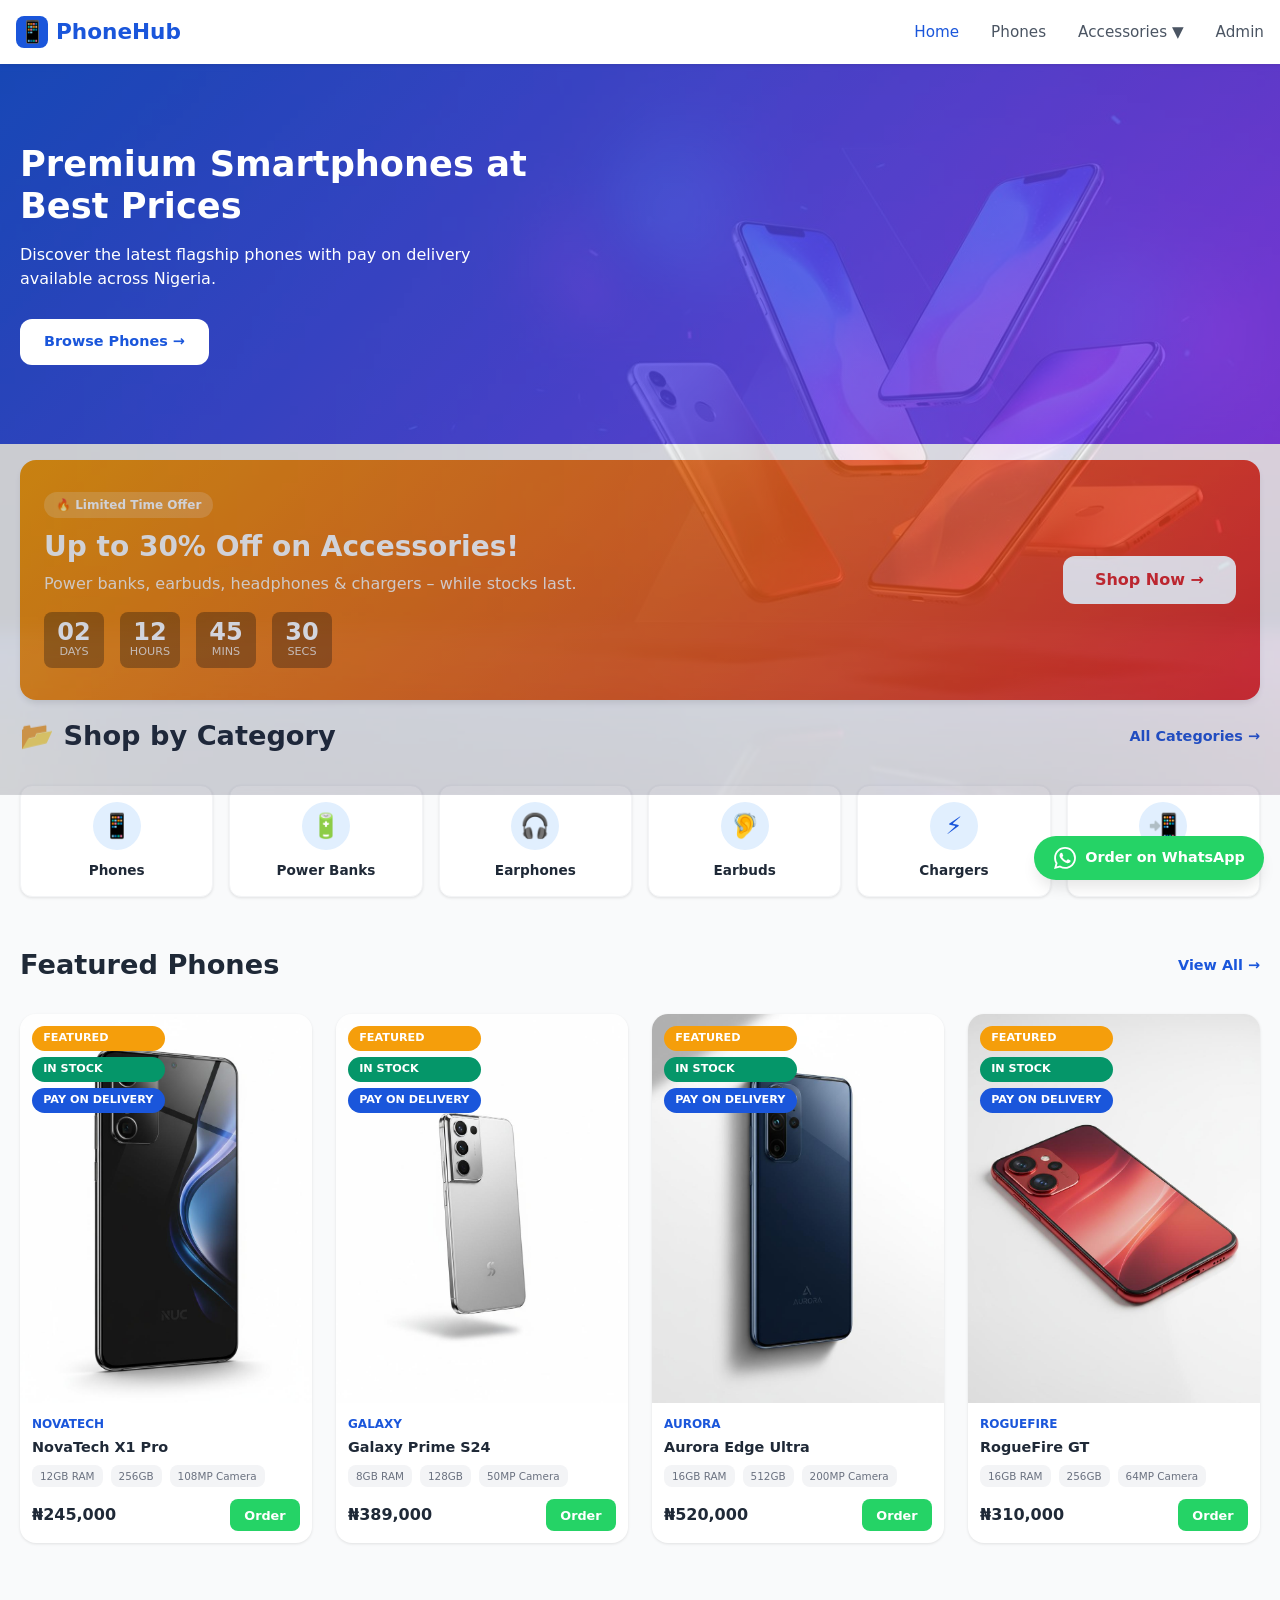
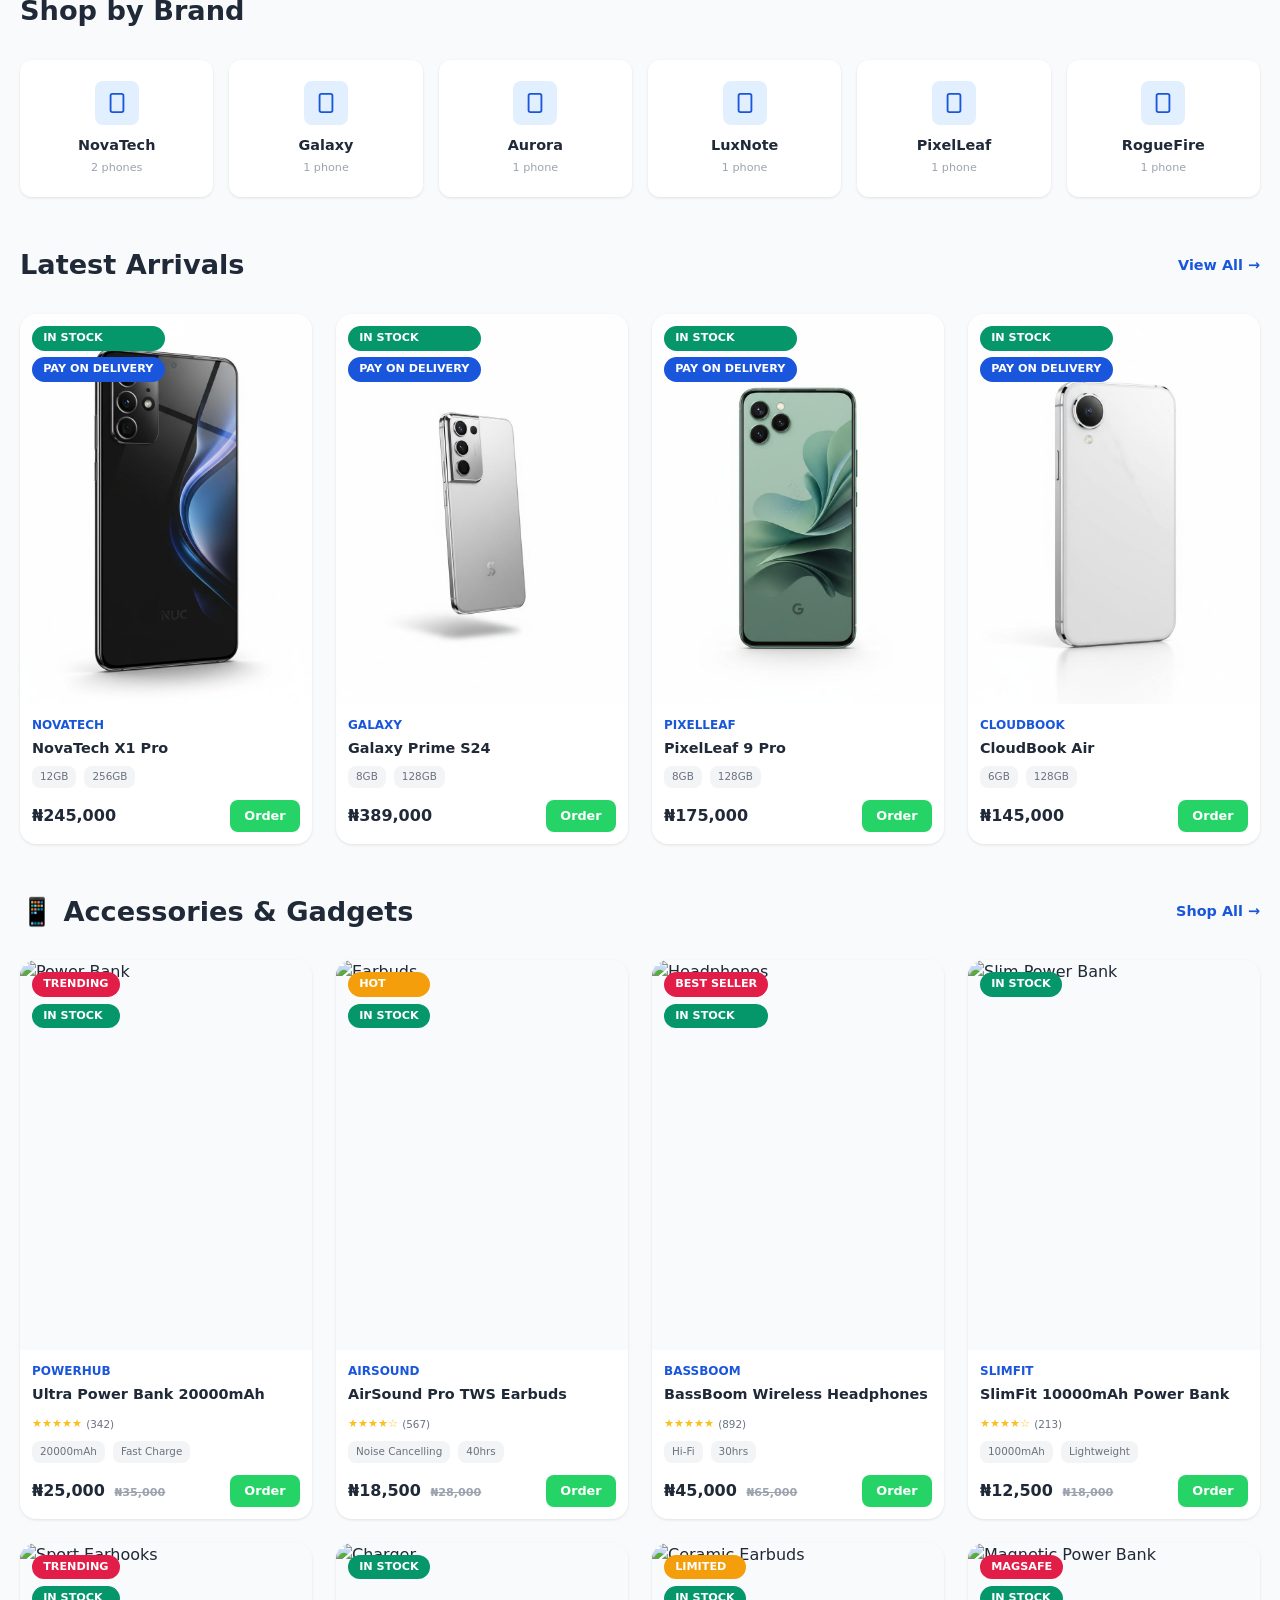
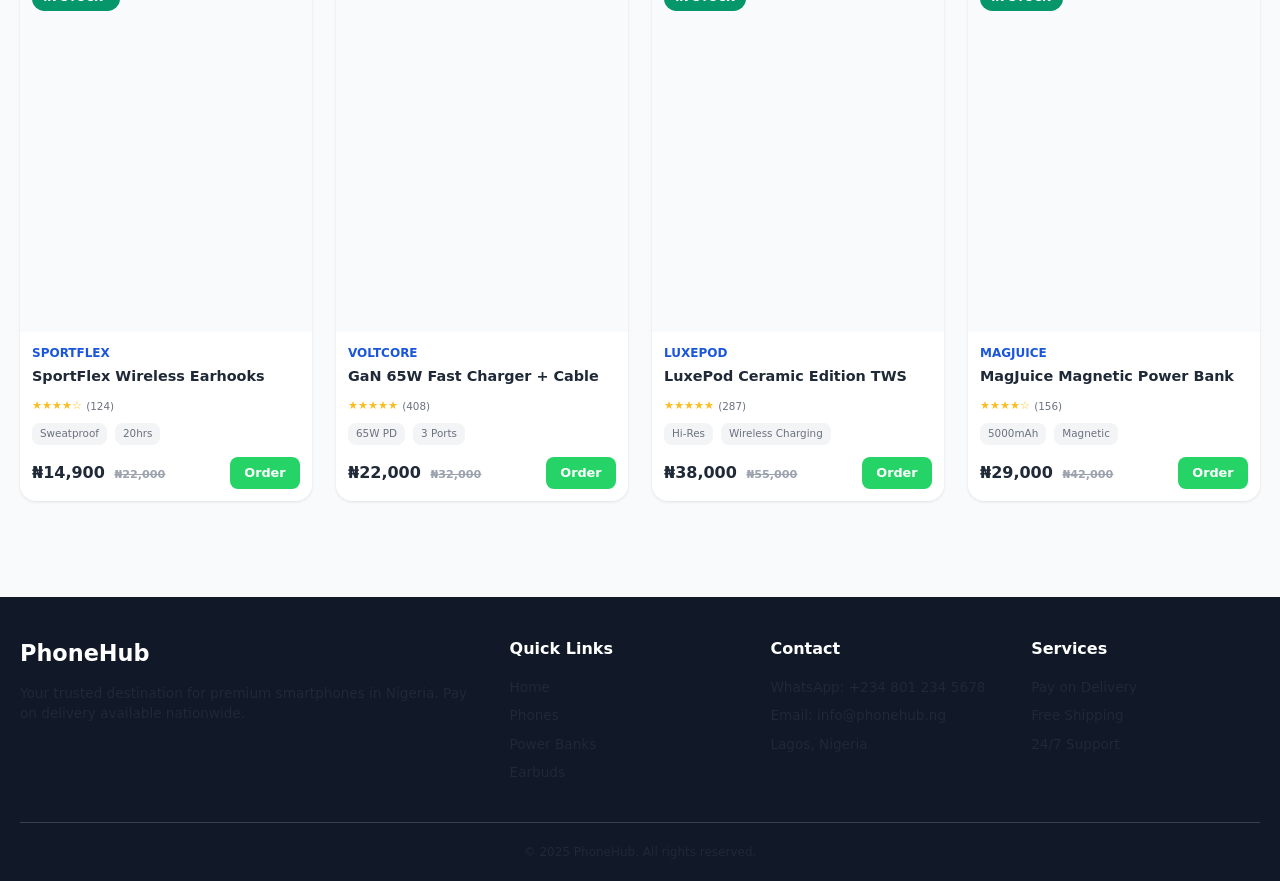
==== index.html @ 666e69ed "Updated index page" ====
<!DOCTYPE html>
<html lang="en">
<head>
  <meta charset="UTF-8">
  <meta name="viewport" content="width=device-width, initial-scale=1.0, viewport-fit=cover">
  <title>PhoneHub - Premium Phones Store</title>
  <style>
    /* ========== GLOBAL RESET & VARIABLES ========== */
    * {
      margin: 0;
      padding: 0;
      box-sizing: border-box;
    }

    :root {
      --primary: #1a56db;
      --primary-light: #e1effe;
      --secondary: #7c3aed;
      --accent: #f59e0b;
      --success: #059669;
      --danger: #dc2626;
      --dark: #111827;
      --gray-900: #1f2937;
      --gray-800: #374151;
      --gray-700: #4b5563;
      --gray-600: #6b7280;
      --gray-500: #9ca3af;
      --gray-200: #f3f4f6;
      --gray-100: #f9fafb;
      --white: #ffffff;
      --shadow: 0 1px 3px rgba(0,0,0,0.1);
      --shadow-md: 0 4px 6px -1px rgba(0,0,0,0.1);
      --shadow-lg: 0 10px 15px -3px rgba(0,0,0,0.1);
      --radius: 0.5rem;
      --radius-lg: 0.75rem;
      --radius-xl: 1rem;
      --transition: all 0.3s ease;
    }

    body {
      font-family: 'Segoe UI', system-ui, sans-serif;
      background: var(--gray-100);
      color: var(--gray-900);
      line-height: 1.5;
      overflow-x: hidden;
    }

    a {
      text-decoration: none;
      color: inherit;
      transition: var(--transition);
    }

    img {
      max-width: 100%;
      display: block;
    }

    /* ========== NAVIGATION (fully responsive) ========== */
    .navbar {
      background: var(--white);
      box-shadow: var(--shadow);
      position: sticky;
      top: 0;
      z-index: 1000;
    }

    .nav-container {
      max-width: 1280px;
      margin: 0 auto;
      padding: 0 1rem;
      display: flex;
      align-items: center;
      justify-content: space-between;
      height: 64px;
    }

    .logo {
      display: flex;
      align-items: center;
      gap: 0.5rem;
      font-size: 1.35rem;
      font-weight: 800;
      color: var(--primary);
    }

    .logo-icon {
      width: 32px;
      height: 32px;
      background: var(--primary);
      border-radius: var(--radius);
      display: flex;
      align-items: center;
      justify-content: center;
      color: white;
    }

    .nav-links {
      display: flex;
      align-items: center;
      gap: 2rem;
      list-style: none;
    }

    .nav-links li {
      position: relative;
    }

    .nav-links a {
      color: var(--gray-700);
      font-weight: 500;
      font-size: 0.95rem;
      white-space: nowrap;
    }

    .nav-links a:hover,
    .nav-links a.active {
      color: var(--primary);
    }

    /* Dropdown (desktop) */
    .dropdown-menu {
      position: absolute;
      top: 100%;
      left: 0;
      background: white;
      box-shadow: var(--shadow-lg);
      border-radius: var(--radius);
      min-width: 200px;
      opacity: 0;
      visibility: hidden;
      transform: translateY(-10px);
      transition: all 0.3s ease;
      z-index: 100;
      padding: 0.5rem 0;
    }

    .nav-links li:hover .dropdown-menu {
      opacity: 1;
      visibility: visible;
      transform: translateY(0);
    }

    .dropdown-menu a {
      display: block;
      padding: 0.5rem 1.5rem;
      white-space: nowrap;
      font-size: 0.85rem;
    }

    .dropdown-menu a:hover {
      background: var(--gray-100);
      color: var(--primary);
    }

    /* Mobile menu button */
    .mobile-menu-btn {
      display: none;
      background: none;
      border: none;
      cursor: pointer;
      padding: 0.5rem;
      color: var(--gray-700);
    }

    /* ========== HERO ========== */
    .hero {
      position: relative;
      min-height: 380px;
      background: linear-gradient(135deg, var(--primary), var(--secondary));
      display: flex;
      align-items: center;
      padding: 3rem 0;
    }

    .hero-bg {
      position: absolute;
      inset: 0;
      opacity: 0.2;
    }

    .hero-content {
      position: relative;
      max-width: 1280px;
      margin: 0 auto;
      padding: 0 1.25rem;
      width: 100%;
      color: white;
    }

    .hero h1 {
      font-size: 2.2rem;
      font-weight: 800;
      line-height: 1.2;
      margin-bottom: 1rem;
      max-width: 600px;
    }

    .hero p {
      font-size: 1rem;
      margin-bottom: 1.75rem;
      max-width: 500px;
    }

    /* Buttons */
    .btn {
      display: inline-flex;
      align-items: center;
      gap: 0.5rem;
      padding: 0.75rem 1.5rem;
      border-radius: var(--radius-lg);
      font-weight: 600;
      font-size: 0.9rem;
      cursor: pointer;
      transition: var(--transition);
    }

    .btn-primary {
      background: white;
      color: var(--primary);
    }

    .btn-whatsapp {
      background: #25d366;
      color: white;
    }

    .btn-sm {
      padding: 0.4rem 0.9rem;
      font-size: 0.8rem;
      border-radius: var(--radius);
    }

    /* ========== PROMO BANNER (mobile‑optimised) ========== */
    .promo-banner {
      background: linear-gradient(135deg, #f59e0b, #dc2626);
      margin: 1rem 1.25rem;
      border-radius: var(--radius-xl);
      box-shadow: var(--shadow-md);
    }

    .promo-banner .container {
      max-width: 1280px;
      margin: 0 auto;
      padding: 2rem 1.5rem;
      display: flex;
      align-items: center;
      justify-content: space-between;
      flex-wrap: wrap;
      gap: 1.5rem;
    }

    .promo-content {
      flex: 1;
    }

    .promo-label {
      background: rgba(255,255,255,0.2);
      display: inline-block;
      padding: 0.25rem 0.75rem;
      border-radius: 999px;
      font-size: 0.75rem;
      font-weight: 600;
      color: white;
      margin-bottom: 0.75rem;
    }

    .promo-title {
      font-size: 1.75rem;
      font-weight: 800;
      color: white;
      line-height: 1.2;
      margin-bottom: 0.5rem;
    }

    .promo-description {
      color: rgba(255,255,255,0.9);
      font-size: 1rem;
      margin-bottom: 1rem;
    }

    .promo-timer {
      display: flex;
      gap: 1rem;
      margin-top: 0.5rem;
      flex-wrap: wrap;
    }

    .timer-box {
      background: rgba(0,0,0,0.3);
      padding: 0.5rem;
      border-radius: var(--radius);
      text-align: center;
      min-width: 60px;
    }

    .timer-number {
      font-size: 1.5rem;
      font-weight: 800;
      color: white;
      line-height: 1;
    }

    .timer-label {
      font-size: 0.7rem;
      color: rgba(255,255,255,0.8);
      text-transform: uppercase;
    }

    .promo-button {
      background: white;
      color: var(--danger);
      padding: 0.75rem 2rem;
      border-radius: var(--radius-lg);
      font-weight: 700;
      transition: var(--transition);
      white-space: nowrap;
    }

    /* ========== SECTIONS & GRIDS ========== */
    .section {
      max-width: 1280px;
      margin: 0 auto;
      padding: 3rem 1.25rem;
    }

    .section-header {
      display: flex;
      align-items: center;
      justify-content: space-between;
      margin-bottom: 1.75rem;
      flex-wrap: wrap;
      gap: 0.5rem;
    }

    .section-title {
      font-size: 1.7rem;
      font-weight: 700;
      color: var(--gray-900);
    }

    .view-all {
      color: var(--primary);
      font-weight: 600;
      display: flex;
      align-items: center;
      gap: 0.25rem;
      font-size: 0.9rem;
    }

    /* Category grid */
    .category-grid {
      display: grid;
      grid-template-columns: repeat(3, 1fr);
      gap: 1rem;
    }

    @media (min-width: 480px) {
      .category-grid { grid-template-columns: repeat(4, 1fr); }
    }
    @media (min-width: 768px) {
      .category-grid { grid-template-columns: repeat(6, 1fr); }
    }

    .category-card {
      background: white;
      border-radius: var(--radius-lg);
      padding: 1rem 0.5rem;
      text-align: center;
      box-shadow: var(--shadow);
      transition: var(--transition);
      border: 1px solid var(--gray-200);
    }

    .category-card:hover {
      transform: translateY(-3px);
      box-shadow: var(--shadow-md);
    }

    .category-icon {
      width: 48px;
      height: 48px;
      background: var(--primary-light);
      border-radius: 50%;
      display: flex;
      align-items: center;
      justify-content: center;
      margin: 0 auto 0.6rem;
      color: var(--primary);
      font-size: 1.5rem;
    }

    .category-name {
      font-weight: 600;
      font-size: 0.85rem;
    }

    /* Product grid – mobile: 2 columns, tiny: 1 column */
    .product-grid {
      display: grid;
      grid-template-columns: repeat(2, 1fr);
      gap: 1rem;
    }

    @media (max-width: 360px) {
      .product-grid {
        grid-template-columns: 1fr;
        gap: 1.25rem;
      }
    }
    @media (min-width: 640px) {
      .product-grid {
        grid-template-columns: repeat(3, 1fr);
        gap: 1.5rem;
      }
    }
    @media (min-width: 1024px) {
      .product-grid {
        grid-template-columns: repeat(4, 1fr);
      }
    }

    .product-card {
      background: white;
      border-radius: var(--radius-xl);
      overflow: hidden;
      box-shadow: var(--shadow);
      transition: var(--transition);
      display: flex;
      flex-direction: column;
      height: 100%;
    }

    .product-card:hover {
      transform: translateY(-4px);
      box-shadow: var(--shadow-lg);
    }

    .product-image {
      position: relative;
      aspect-ratio: 3/4;
      overflow: hidden;
      background: var(--gray-100);
    }

    .product-image img {
      width: 100%;
      height: 100%;
      object-fit: cover;
      transition: transform 0.5s;
    }

    .product-badges {
      position: absolute;
      top: 0.75rem;
      left: 0.75rem;
      display: flex;
      flex-direction: column;
      gap: 0.4rem;
      z-index: 2;
    }

    .badge {
      padding: 0.25rem 0.7rem;
      border-radius: 999px;
      font-size: 0.7rem;
      font-weight: 700;
      text-transform: uppercase;
    }

    .badge-featured { background: var(--accent); color: white; }
    .badge-stock { background: var(--success); color: white; }
    .badge-delivery { background: var(--primary); color: white; }
    .badge-trending { background: #e11d48; color: white; }

    .product-info {
      padding: 0.75rem;
      flex: 1;
      display: flex;
      flex-direction: column;
    }

    .product-brand {
      font-size: 0.75rem;
      color: var(--primary);
      font-weight: 700;
      text-transform: uppercase;
    }

    .product-name {
      font-size: 0.9rem;
      font-weight: 700;
      margin: 0.25rem 0 0.5rem;
      line-height: 1.4;
      display: -webkit-box;
      -webkit-line-clamp: 2;
      -webkit-box-orient: vertical;
      overflow: hidden;
    }

    .product-specs {
      display: flex;
      gap: 0.5rem;
      flex-wrap: wrap;
      margin-bottom: 0.75rem;
    }

    .spec-tag {
      font-size: 0.65rem;
      background: var(--gray-200);
      padding: 0.2rem 0.5rem;
      border-radius: var(--radius);
      color: var(--gray-600);
    }

    .rating {
      display: flex;
      align-items: center;
      gap: 0.25rem;
      margin: 0.25rem 0 0.5rem;
    }
    .stars {
      display: flex;
      gap: 2px;
      color: #fbbf24;
      font-size: 0.7rem;
    }
    .rating-count {
      font-size: 0.65rem;
      color: var(--gray-600);
    }

    .product-footer {
      display: flex;
      align-items: center;
      justify-content: space-between;
      margin-top: auto;
      flex-wrap: wrap;
      gap: 0.5rem;
    }

    .product-price {
      font-size: 1rem;
      font-weight: 800;
    }

    .old-price {
      font-size: 0.7rem;
      text-decoration: line-through;
      color: var(--gray-500);
      margin-left: 0.25rem;
    }

    .brands-grid {
      display: grid;
      grid-template-columns: repeat(2, 1fr);
      gap: 1rem;
    }
    @media (min-width: 480px) { .brands-grid { grid-template-columns: repeat(3, 1fr); } }
    @media (min-width: 768px) { .brands-grid { grid-template-columns: repeat(4, 1fr); } }
    @media (min-width: 1024px) { .brands-grid { grid-template-columns: repeat(6, 1fr); } }

    .brand-card {
      background: white;
      border-radius: var(--radius-lg);
      padding: 1.25rem 0.5rem;
      text-align: center;
      box-shadow: var(--shadow);
      transition: var(--transition);
      border: 1px solid transparent;
    }
    .brand-card:hover {
      box-shadow: var(--shadow-md);
      transform: translateY(-2px);
      border-color: var(--primary-light);
    }
    .brand-icon {
      width: 44px;
      height: 44px;
      background: var(--primary-light);
      border-radius: var(--radius);
      display: flex;
      align-items: center;
      justify-content: center;
      margin: 0 auto 0.6rem;
      color: var(--primary);
    }
    .brand-name { font-weight: 700; font-size: 0.9rem; }
    .brand-count { font-size: 0.7rem; color: var(--gray-500); margin-top: 0.2rem; }

    /* WhatsApp floating */
    .whatsapp-float {
      position: fixed;
      bottom: 1.25rem;
      right: 1rem;
      z-index: 999;
    }
    .whatsapp-btn {
      display: flex;
      align-items: center;
      gap: 0.6rem;
      background: #25d366;
      color: white;
      padding: 0.7rem 1.2rem;
      border-radius: 60px;
      font-weight: 700;
      font-size: 0.9rem;
      box-shadow: var(--shadow-lg);
    }
    .whatsapp-btn svg { width: 22px; height: 22px; }

    /* Footer */
    .footer {
      background: var(--dark);
      color: var(--gray-400);
      padding: 2.5rem 1.25rem 1.25rem;
      margin-top: 3rem;
    }
    .footer-content {
      max-width: 1280px;
      margin: 0 auto;
      display: grid;
      gap: 2rem;
      grid-template-columns: 1fr;
    }
    @media (min-width: 540px) { .footer-content { grid-template-columns: repeat(2, 1fr); } }
    @media (min-width: 900px) { .footer-content { grid-template-columns: 2fr 1fr 1fr 1fr; } }
    .footer-brand { color: white; font-size: 1.4rem; font-weight: 800; margin-bottom: 0.75rem; }
    .footer-desc { font-size: 0.85rem; }
    .footer-title { color: white; font-weight: 700; margin-bottom: 1rem; font-size: 1rem; }
    .footer-links { list-style: none; }
    .footer-links li { margin-bottom: 0.5rem; font-size: 0.85rem; }
    .footer-bottom { max-width: 1280px; margin: 2rem auto 0; padding-top: 1.25rem; border-top: 1px solid var(--gray-800); text-align: center; font-size: 0.75rem; }

    /* ========== RESPONSIVE (MOBILE) ========== */
    @media (max-width: 768px) {
      .mobile-menu-btn { display: block; }
      .nav-links {
        position: fixed;
        top: 64px;
        left: 0;
        right: 0;
        background: white;
        flex-direction: column;
        padding: 1.5rem;
        gap: 1.2rem;
        box-shadow: var(--shadow-lg);
        transform: translateY(-150%);
        opacity: 0;
        visibility: hidden;
        transition: transform 0.3s ease, opacity 0.2s;
        z-index: 999;
        align-items: flex-start;
      }
      .nav-links.active {
        transform: translateY(0);
        opacity: 1;
        visibility: visible;
      }
      .nav-links a { white-space: normal; font-size: 1rem; }
      .dropdown-menu {
        position: static;
        box-shadow: none;
        opacity: 1;
        visibility: visible;
        transform: none;
        display: none;
        background: transparent;
        padding-left: 1rem;
        margin-top: 0.5rem;
        width: 100%;
      }
      .dropdown-menu.active { display: block; }
      .dropdown-menu a { padding: 0.5rem 0; white-space: normal; }
      .nav-links li.has-dropdown > a::after {
        content: " ▼";
        font-size: 0.7rem;
        margin-left: 0.3rem;
      }
      .hero { min-height: 320px; padding: 2rem 0; }
      .hero h1 { font-size: 1.8rem; }
      .hero p { font-size: 0.9rem; }
      .section { padding: 2rem 1rem; }
      .section-title { font-size: 1.5rem; }
      .product-info { padding: 0.65rem; }
      .product-price { font-size: 0.95rem; }
      .btn-sm { padding: 0.35rem 0.7rem; font-size: 0.7rem; }
      .promo-banner { margin: 1rem 0.75rem; }
      .promo-banner .container { flex-direction: column; text-align: center; padding: 1.5rem; }
      .promo-title { font-size: 1.4rem; }
      .promo-description { font-size: 0.9rem; }
      .promo-timer { justify-content: center; }
      .timer-box { min-width: 50px; padding: 0.4rem; }
      .timer-number { font-size: 1.2rem; }
      .promo-button { width: 100%; text-align: center; white-space: normal; }
    }

    @media (max-width: 480px) {
      .nav-container { padding: 0 0.8rem; }
      .logo { font-size: 1.2rem; }
      .hero h1 { font-size: 1.5rem; }
      .hero .btn { padding: 0.6rem 1.2rem; font-size: 0.85rem; }
      .section-title { font-size: 1.3rem; }
      .brand-card { padding: 1rem 0.25rem; }
      .brand-name { font-size: 0.8rem; }
      .brand-icon { width: 38px; height: 38px; }
      .product-name { font-size: 0.85rem; }
      .spec-tag { font-size: 0.6rem; }
      .whatsapp-btn span { display: inline-block; font-size: 0.8rem; }
      .whatsapp-btn { padding: 0.55rem 1rem; gap: 0.4rem; }
      .whatsapp-btn svg { width: 20px; height: 20px; }
      .promo-title { font-size: 1.2rem; }
      .timer-box { min-width: 45px; }
      .timer-number { font-size: 1rem; }
      .timer-label { font-size: 0.6rem; }
    }
  </style>
</head>
<body>
  <!-- Navigation -->
  <nav class="navbar">
    <div class="nav-container">
      <a href="index.html" class="logo">
        <div class="logo-icon">📱</div>
        PhoneHub
      </a>
      <ul class="nav-links" id="navLinks">
        <li><a href="index.html" class="active">Home</a></li>
        <li><a href="phone.html">Phones</a></li>
        <li class="has-dropdown">
          <a href="#">Accessories ▼</a>
          <div class="dropdown-menu" id="accessoriesDropdown">
            <a href="phone.html?cat=powerbanks">Power Bank</a>
            <a href="phone.html?cat=earphones">Earphones</a>
            <a href="phone.html?cat=earbuds">Earbuds</a>
            <a href="phone.html?cat=chargers">Chargers</a>
            <a href="phone.html?cat=cases">Cases & Covers</a>
          </div>
        </li>
        <li><a href="admin/index.html" class="nav-admin-link">Admin</a></li>
      </ul>
      <button class="mobile-menu-btn" id="mobileMenuBtn">☰</button>
    </div>
  </nav>

  <!-- Hero Banner -->
  <section class="hero">
    <div class="hero-bg">
      <img src="images/hero-banner.jpg" alt="Smartphones" onerror="this.style.display='none'">
    </div>
    <div class="hero-content">
      <h1>Premium Smartphones at Best Prices</h1>
      <p>Discover the latest flagship phones with pay on delivery available across Nigeria.</p>
      <a href="phone.html" class="btn btn-primary">Browse Phones →</a>
    </div>
  </section>

  <!-- Promotional Banner -->
  <div class="promo-banner">
    <div class="container">
      <div class="promo-content">
        <div class="promo-label">🔥 Limited Time Offer</div>
        <div class="promo-title">Up to 30% Off on Accessories!</div>
        <div class="promo-description">Power banks, earbuds, headphones & chargers – while stocks last.</div>
        <div class="promo-timer">
          <div class="timer-box"><div class="timer-number">02</div><div class="timer-label">Days</div></div>
          <div class="timer-box"><div class="timer-number">12</div><div class="timer-label">Hours</div></div>
          <div class="timer-box"><div class="timer-number">45</div><div class="timer-label">Mins</div></div>
          <div class="timer-box"><div class="timer-number">30</div><div class="timer-label">Secs</div></div>
        </div>
      </div>
      <a href="phone.html?cat=accessories" class="promo-button">Shop Now →</a>
    </div>
  </div>

  <!-- Category Section -->
  <section class="section" style="padding-top: 0;">
    <div class="section-header">
      <h2 class="section-title">📂 Shop by Category</h2>
      <a href="phone.html" class="view-all">All Categories →</a>
    </div>
    <div class="category-grid">
      <a href="phone.html?cat=phones" class="category-card"><div class="category-icon">📱</div><div class="category-name">Phones</div></a>
      <a href="phone.html?cat=powerbanks" class="category-card"><div class="category-icon">🔋</div><div class="category-name">Power Banks</div></a>
      <a href="phone.html?cat=earphones" class="category-card"><div class="category-icon">🎧</div><div class="category-name">Earphones</div></a>
      <a href="phone.html?cat=earbuds" class="category-card"><div class="category-icon">🦻</div><div class="category-name">Earbuds</div></a>
      <a href="phone.html?cat=chargers" class="category-card"><div class="category-icon">⚡</div><div class="category-name">Chargers</div></a>
      <a href="phone.html?cat=cases" class="category-card"><div class="category-icon">📲</div><div class="category-name">Cases & Covers</div></a>
    </div>
  </section>

  <!-- Featured Phones (all 4 original) -->
  <section class="section" style="padding-top: 0;">
    <div class="section-header">
      <h2 class="section-title">Featured Phones</h2>
      <a href="phone.html" class="view-all">View All →</a>
    </div>
    <div class="product-grid">
      <!-- Product 1 -->
      <div class="product-card">
        <a href="phone-details.html">
          <div class="product-image">
            <div class="product-badges"><span class="badge badge-featured">Featured</span><span class="badge badge-stock">In Stock</span><span class="badge badge-delivery">Pay on Delivery</span></div>
            <img src="images/phone-1.jpg" alt="NovaTech X1 Pro" onerror="this.src='https://placehold.co/400x500?text=NovaTech+X1'">
          </div>
        </a>
        <div class="product-info">
          <div class="product-brand">NovaTech</div>
          <a href="phone-details.html"><h3 class="product-name">NovaTech X1 Pro</h3></a>
          <div class="product-specs"><span class="spec-tag">12GB RAM</span><span class="spec-tag">256GB</span><span class="spec-tag">108MP Camera</span></div>
          <div class="product-footer"><div class="product-price">₦245,000</div><a href="https://wa.me/2348012345678?text=Hello%2C%20I%20want%20to%20order%20NovaTech%20X1%20Pro" target="_blank" class="btn btn-whatsapp btn-sm">Order</a></div>
        </div>
      </div>
      <!-- Product 2 -->
      <div class="product-card">
        <a href="phone-details.html?id=p2">
          <div class="product-image">
            <div class="product-badges"><span class="badge badge-featured">Featured</span><span class="badge badge-stock">In Stock</span><span class="badge badge-delivery">Pay on Delivery</span></div>
            <img src="images/phone-2.jpg" alt="Galaxy Prime S24" onerror="this.src='https://placehold.co/400x500?text=Galaxy+S24'">
          </div>
        </a>
        <div class="product-info">
          <div class="product-brand">Galaxy</div>
          <a href="phone-details.html?id=p2"><h3 class="product-name">Galaxy Prime S24</h3></a>
          <div class="product-specs"><span class="spec-tag">8GB RAM</span><span class="spec-tag">128GB</span><span class="spec-tag">50MP Camera</span></div>
          <div class="product-footer"><div class="product-price">₦389,000</div><a href="https://wa.me/2348012345678?text=Hello%2C%20I%20want%20to%20order%20Galaxy%20Prime%20S24" target="_blank" class="btn btn-whatsapp btn-sm">Order</a></div>
        </div>
      </div>
      <!-- Product 3 -->
      <div class="product-card">
        <a href="phone-details.html?id=p3">
          <div class="product-image">
            <div class="product-badges"><span class="badge badge-featured">Featured</span><span class="badge badge-stock">In Stock</span><span class="badge badge-delivery">Pay on Delivery</span></div>
            <img src="images/phone-3.jpg" alt="Aurora Edge Ultra" onerror="this.src='https://placehold.co/400x500?text=Aurora+Ultra'">
          </div>
        </a>
        <div class="product-info">
          <div class="product-brand">Aurora</div>
          <a href="phone-details.html?id=p3"><h3 class="product-name">Aurora Edge Ultra</h3></a>
          <div class="product-specs"><span class="spec-tag">16GB RAM</span><span class="spec-tag">512GB</span><span class="spec-tag">200MP Camera</span></div>
          <div class="product-footer"><div class="product-price">₦520,000</div><a href="https://wa.me/2348012345678?text=Hello%2C%20I%20want%20to%20order%20Aurora%20Edge%20Ultra" target="_blank" class="btn btn-whatsapp btn-sm">Order</a></div>
        </div>
      </div>
      <!-- Product 4 -->
      <div class="product-card">
        <a href="phone-details.html?id=p6">
          <div class="product-image">
            <div class="product-badges"><span class="badge badge-featured">Featured</span><span class="badge badge-stock">In Stock</span><span class="badge badge-delivery">Pay on Delivery</span></div>
            <img src="images/phone-6.jpg" alt="RogueFire GT" onerror="this.src='https://placehold.co/400x500?text=RogueFire+GT'">
          </div>
        </a>
        <div class="product-info">
          <div class="product-brand">RogueFire</div>
          <a href="phone-details.html?id=p6"><h3 class="product-name">RogueFire GT</h3></a>
          <div class="product-specs"><span class="spec-tag">16GB RAM</span><span class="spec-tag">256GB</span><span class="spec-tag">64MP Camera</span></div>
          <div class="product-footer"><div class="product-price">₦310,000</div><a href="https://wa.me/2348012345678?text=Hello%2C%20I%20want%20to%20order%20RogueFire%20GT" target="_blank" class="btn btn-whatsapp btn-sm">Order</a></div>
        </div>
      </div>
    </div>
  </section>

  <!-- Shop by Brand (all 6 original) -->
  <section class="section" style="padding-top: 0;">
    <div class="section-header"><h2 class="section-title">Shop by Brand</h2></div>
    <div class="brands-grid">
      <a href="phone.html?brand=NovaTech" class="brand-card"><div class="brand-icon"><svg width="22" height="22" viewBox="0 0 24 24" fill="none" stroke="currentColor" stroke-width="2"><rect x="5" y="2" width="14" height="20" rx="2" ry="2"></rect></svg></div><div class="brand-name">NovaTech</div><div class="brand-count">2 phones</div></a>
      <a href="phone.html?brand=Galaxy" class="brand-card"><div class="brand-icon"><svg width="22" height="22" viewBox="0 0 24 24" fill="none" stroke="currentColor" stroke-width="2"><rect x="5" y="2" width="14" height="20" rx="2" ry="2"></rect></svg></div><div class="brand-name">Galaxy</div><div class="brand-count">1 phone</div></a>
      <a href="phone.html?brand=Aurora" class="brand-card"><div class="brand-icon"><svg width="22" height="22" viewBox="0 0 24 24" fill="none" stroke="currentColor" stroke-width="2"><rect x="5" y="2" width="14" height="20" rx="2" ry="2"></rect></svg></div><div class="brand-name">Aurora</div><div class="brand-count">1 phone</div></a>
      <a href="phone.html?brand=LuxNote" class="brand-card"><div class="brand-icon"><svg width="22" height="22" viewBox="0 0 24 24" fill="none" stroke="currentColor" stroke-width="2"><rect x="5" y="2" width="14" height="20" rx="2" ry="2"></rect></svg></div><div class="brand-name">LuxNote</div><div class="brand-count">1 phone</div></a>
      <a href="phone.html?brand=PixelLeaf" class="brand-card"><div class="brand-icon"><svg width="22" height="22" viewBox="0 0 24 24" fill="none" stroke="currentColor" stroke-width="2"><rect x="5" y="2" width="14" height="20" rx="2" ry="2"></rect></svg></div><div class="brand-name">PixelLeaf</div><div class="brand-count">1 phone</div></a>
      <a href="phone.html?brand=RogueFire" class="brand-card"><div class="brand-icon"><svg width="22" height="22" viewBox="0 0 24 24" fill="none" stroke="currentColor" stroke-width="2"><rect x="5" y="2" width="14" height="20" rx="2" ry="2"></rect></svg></div><div class="brand-name">RogueFire</div><div class="brand-count">1 phone</div></a>
    </div>
  </section>

  <!-- Latest Arrivals (all 4 original) -->
  <section class="section" style="padding-top: 0;">
    <div class="section-header"><h2 class="section-title">Latest Arrivals</h2><a href="phone.html" class="view-all">View All →</a></div>
    <div class="product-grid">
      <div class="product-card"><a href="phone-details.html?id=p1"><div class="product-image"><div class="product-badges"><span class="badge badge-stock">In Stock</span><span class="badge badge-delivery">Pay on Delivery</span></div><img src="images/phone-1.jpg" alt="NovaTech X1 Pro" onerror="this.src='https://placehold.co/400x500?text=NovaTech'"></div></a><div class="product-info"><div class="product-brand">NovaTech</div><a href="phone-details.html?id=p1"><h3 class="product-name">NovaTech X1 Pro</h3></a><div class="product-specs"><span class="spec-tag">12GB</span><span class="spec-tag">256GB</span></div><div class="product-footer"><div class="product-price">₦245,000</div><a href="https://wa.me/2348012345678?text=Order+NovaTech+X1+Pro" target="_blank" class="btn btn-whatsapp btn-sm">Order</a></div></div></div>
      <div class="product-card"><a href="phone-details.html?id=p2"><div class="product-image"><div class="product-badges"><span class="badge badge-stock">In Stock</span><span class="badge badge-delivery">Pay on Delivery</span></div><img src="images/phone-2.jpg" alt="Galaxy Prime S24" onerror="this.src='https://placehold.co/400x500?text=Galaxy+S24'"></div></a><div class="product-info"><div class="product-brand">Galaxy</div><a href="phone-details.html?id=p2"><h3 class="product-name">Galaxy Prime S24</h3></a><div class="product-specs"><span class="spec-tag">8GB</span><span class="spec-tag">128GB</span></div><div class="product-footer"><div class="product-price">₦389,000</div><a href="https://wa.me/2348012345678?text=Order+Galaxy+S24" target="_blank" class="btn btn-whatsapp btn-sm">Order</a></div></div></div>
      <div class="product-card"><a href="phone-details.html?id=p5"><div class="product-image"><div class="product-badges"><span class="badge badge-stock">In Stock</span><span class="badge badge-delivery">Pay on Delivery</span></div><img src="images/phone-5.jpg" alt="PixelLeaf 9 Pro" onerror="this.src='https://placehold.co/400x500?text=PixelLeaf+9'"></div></a><div class="product-info"><div class="product-brand">PixelLeaf</div><a href="phone-details.html?id=p5"><h3 class="product-name">PixelLeaf 9 Pro</h3></a><div class="product-specs"><span class="spec-tag">8GB</span><span class="spec-tag">128GB</span></div><div class="product-footer"><div class="product-price">₦175,000</div><a href="https://wa.me/2348012345678?text=Order+PixelLeaf+9+Pro" target="_blank" class="btn btn-whatsapp btn-sm">Order</a></div></div></div>
      <div class="product-card"><a href="phone-details.html?id=p7"><div class="product-image"><div class="product-badges"><span class="badge badge-stock">In Stock</span><span class="badge badge-delivery">Pay on Delivery</span></div><img src="images/phone-7.jpg" alt="CloudBook Air" onerror="this.src='https://placehold.co/400x500?text=CloudBook+Air'"></div></a><div class="product-info"><div class="product-brand">CloudBook</div><a href="phone-details.html?id=p7"><h3 class="product-name">CloudBook Air</h3></a><div class="product-specs"><span class="spec-tag">6GB</span><span class="spec-tag">128GB</span></div><div class="product-footer"><div class="product-price">₦145,000</div><a href="https://wa.me/2348012345678?text=Order+CloudBook+Air" target="_blank" class="btn btn-whatsapp btn-sm">Order</a></div></div></div>
    </div>
  </section>

  <!-- Accessories & Gadgets (all 8 original) -->
  <section class="section" style="padding-top: 0;">
    <div class="section-header"><h2 class="section-title">📱 Accessories & Gadgets</h2><a href="phone.html?cat=accessories" class="view-all">Shop All →</a></div>
    <div class="product-grid">
      <div class="product-card"><div class="product-image"><div class="product-badges"><span class="badge badge-trending">Trending</span><span class="badge badge-stock">In Stock</span></div><img src="https://placehold.co/400x500?text=Power+Bank+20000mAh" alt="Power Bank"></div><div class="product-info"><div class="product-brand">PowerHub</div><h3 class="product-name">Ultra Power Bank 20000mAh</h3><div class="rating"><div class="stars">★★★★★</div><span class="rating-count">(342)</span></div><div class="product-specs"><span class="spec-tag">20000mAh</span><span class="spec-tag">Fast Charge</span></div><div class="product-footer"><div class="product-price">₦25,000 <span class="old-price">₦35,000</span></div><a href="https://wa.me/2348012345678?text=Order+Power+Bank" target="_blank" class="btn btn-whatsapp btn-sm">Order</a></div></div></div>
      <div class="product-card"><div class="product-image"><div class="product-badges"><span class="badge badge-featured">Hot</span><span class="badge badge-stock">In Stock</span></div><img src="https://placehold.co/400x500?text=TWS+Earbuds+Pro" alt="Earbuds"></div><div class="product-info"><div class="product-brand">AirSound</div><h3 class="product-name">AirSound Pro TWS Earbuds</h3><div class="rating"><div class="stars">★★★★☆</div><span class="rating-count">(567)</span></div><div class="product-specs"><span class="spec-tag">Noise Cancelling</span><span class="spec-tag">40hrs</span></div><div class="product-footer"><div class="product-price">₦18,500 <span class="old-price">₦28,000</span></div><a href="https://wa.me/2348012345678?text=Order+Earbuds" target="_blank" class="btn btn-whatsapp btn-sm">Order</a></div></div></div>
      <div class="product-card"><div class="product-image"><div class="product-badges"><span class="badge badge-trending">Best Seller</span><span class="badge badge-stock">In Stock</span></div><img src="https://placehold.co/400x500?text=Wireless+Headphones" alt="Headphones"></div><div class="product-info"><div class="product-brand">BassBoom</div><h3 class="product-name">BassBoom Wireless Headphones</h3><div class="rating"><div class="stars">★★★★★</div><span class="rating-count">(892)</span></div><div class="product-specs"><span class="spec-tag">Hi-Fi</span><span class="spec-tag">30hrs</span></div><div class="product-footer"><div class="product-price">₦45,000 <span class="old-price">₦65,000</span></div><a href="https://wa.me/2348012345678?text=Order+Headphones" target="_blank" class="btn btn-whatsapp btn-sm">Order</a></div></div></div>
      <div class="product-card"><div class="product-image"><div class="product-badges"><span class="badge badge-stock">In Stock</span></div><img src="https://placehold.co/400x500?text=Slim+Power+Bank" alt="Slim Power Bank"></div><div class="product-info"><div class="product-brand">SlimFit</div><h3 class="product-name">SlimFit 10000mAh Power Bank</h3><div class="rating"><div class="stars">★★★★☆</div><span class="rating-count">(213)</span></div><div class="product-specs"><span class="spec-tag">10000mAh</span><span class="spec-tag">Lightweight</span></div><div class="product-footer"><div class="product-price">₦12,500 <span class="old-price">₦18,000</span></div><a href="https://wa.me/2348012345678?text=Order+Slim+Power+Bank" target="_blank" class="btn btn-whatsapp btn-sm">Order</a></div></div></div>
    </div>
    <div class="product-grid" style="margin-top: 1.5rem;">
      <div class="product-card"><div class="product-image"><div class="product-badges"><span class="badge badge-trending">Trending</span><span class="badge badge-stock">In Stock</span></div><img src="https://placehold.co/400x500?text=Sport+Earhooks" alt="Sport Earhooks"></div><div class="product-info"><div class="product-brand">SportFlex</div><h3 class="product-name">SportFlex Wireless Earhooks</h3><div class="rating"><div class="stars">★★★★☆</div><span class="rating-count">(124)</span></div><div class="product-specs"><span class="spec-tag">Sweatproof</span><span class="spec-tag">20hrs</span></div><div class="product-footer"><div class="product-price">₦14,900 <span class="old-price">₦22,000</span></div><a href="https://wa.me/2348012345678?text=Order+Sport+Earhooks" target="_blank" class="btn btn-whatsapp btn-sm">Order</a></div></div></div>
      <div class="product-card"><div class="product-image"><div class="product-badges"><span class="badge badge-stock">In Stock</span></div><img src="https://placehold.co/400x500?text=65W+GaN+Charger" alt="Charger"></div><div class="product-info"><div class="product-brand">VoltCore</div><h3 class="product-name">GaN 65W Fast Charger + Cable</h3><div class="rating"><div class="stars">★★★★★</div><span class="rating-count">(408)</span></div><div class="product-specs"><span class="spec-tag">65W PD</span><span class="spec-tag">3 Ports</span></div><div class="product-footer"><div class="product-price">₦22,000 <span class="old-price">₦32,000</span></div><a href="https://wa.me/2348012345678?text=Order+Charger" target="_blank" class="btn btn-whatsapp btn-sm">Order</a></div></div></div>
      <div class="product-card"><div class="product-image"><div class="product-badges"><span class="badge badge-featured">Limited</span><span class="badge badge-stock">In Stock</span></div><img src="https://placehold.co/400x500?text=Ceramic+Earbuds" alt="Ceramic Earbuds"></div><div class="product-info"><div class="product-brand">LuxePod</div><h3 class="product-name">LuxePod Ceramic Edition TWS</h3><div class="rating"><div class="stars">★★★★★</div><span class="rating-count">(287)</span></div><div class="product-specs"><span class="spec-tag">Hi-Res</span><span class="spec-tag">Wireless Charging</span></div><div class="product-footer"><div class="product-price">₦38,000 <span class="old-price">₦55,000</span></div><a href="https://wa.me/2348012345678?text=Order+Ceramic+Earbuds" target="_blank" class="btn btn-whatsapp btn-sm">Order</a></div></div></div>
      <div class="product-card"><div class="product-image"><div class="product-badges"><span class="badge badge-trending">MagSafe</span><span class="badge badge-stock">In Stock</span></div><img src="https://placehold.co/400x500?text=Magnetic+Power+Bank" alt="Magnetic Power Bank"></div><div class="product-info"><div class="product-brand">MagJuice</div><h3 class="product-name">MagJuice Magnetic Power Bank</h3><div class="rating"><div class="stars">★★★★☆</div><span class="rating-count">(156)</span></div><div class="product-specs"><span class="spec-tag">5000mAh</span><span class="spec-tag">Magnetic</span></div><div class="product-footer"><div class="product-price">₦29,000 <span class="old-price">₦42,000</span></div><a href="https://wa.me/2348012345678?text=Order+Magnetic+Power+Bank" target="_blank" class="btn btn-whatsapp btn-sm">Order</a></div></div></div>
    </div>
  </section>

  <!-- WhatsApp Floating Button -->
  <div class="whatsapp-float">
    <a href="https://wa.me/2348012345678?text=Hello%2C%20I%20want%20to%20order%20a%20phone" target="_blank" class="whatsapp-btn">
      <svg viewBox="0 0 24 24" fill="currentColor"><path d="M17.472 14.382c-.297-.149-1.758-.867-2.03-.967-.273-.099-.471-.148-.67.15-.197.297-.767.966-.94 1.164-.173.199-.347.223-.644.075-.297-.15-1.255-.463-2.39-1.475-.883-.788-1.48-1.761-1.653-2.059-.173-.297-.018-.458.13-.606.134-.133.298-.347.446-.52.149-.174.198-.298.298-.497.099-.198.05-.371-.025-.52-.075-.149-.669-1.612-.916-2.207-.242-.579-.487-.5-.669-.51-.173-.008-.371-.01-.57-.01-.198 0-.52.074-.792.372-.272.297-1.04 1.016-1.04 2.479 0 1.462 1.065 2.875 1.213 3.074.149.198 2.096 3.2 5.077 4.487.709.306 1.262.489 1.694.625.712.227 1.36.195 1.871.118.571-.085 1.758-.719 2.006-1.413.248-.694.248-1.289.173-1.413-.074-.124-.272-.198-.57-.347m-5.421 7.403h-.004a9.87 9.87 0 01-5.031-1.378l-.361-.214-3.741.982.998-3.648-.235-.374a9.86 9.86 0 01-1.51-5.26c.001-5.45 4.436-9.884 9.888-9.884 2.64 0 5.122 1.03 6.988 2.898a9.825 9.825 0 012.893 6.994c-.003 5.45-4.437 9.884-9.885 9.884m8.413-18.297A11.815 11.815 0 0012.05 0C5.495 0 .16 5.335.157 11.892c0 2.096.547 4.142 1.588 5.945L.057 24l6.305-1.654a11.882 11.882 0 005.683 1.448h.005c6.554 0 11.89-5.335 11.893-11.893a11.821 11.821 0 00-3.48-8.413z"/></svg>
      <span>Order on WhatsApp</span>
    </a>
  </div>

  <!-- Footer -->
  <footer class="footer">
    <div class="footer-content">
      <div><div class="footer-brand">PhoneHub</div><p class="footer-desc">Your trusted destination for premium smartphones in Nigeria. Pay on delivery available nationwide.</p></div>
      <div><h4 class="footer-title">Quick Links</h4><ul class="footer-links"><li><a href="index.html">Home</a></li><li><a href="phone.html">Phones</a></li><li><a href="phone.html?cat=powerbanks">Power Banks</a></li><li><a href="phone.html?cat=earbuds">Earbuds</a></li></ul></div>
      <div><h4 class="footer-title">Contact</h4><ul class="footer-links"><li>WhatsApp: +234 801 234 5678</li><li>Email: info@phonehub.ng</li><li>Lagos, Nigeria</li></ul></div>
      <div><h4 class="footer-title">Services</h4><ul class="footer-links"><li>Pay on Delivery</li><li>Free Shipping</li><li>24/7 Support</li></ul></div>
    </div>
    <div class="footer-bottom"><p>&copy; 2025 PhoneHub. All rights reserved.</p></div>
  </footer>

  <script>
    document.addEventListener('DOMContentLoaded', function() {
      const mobileBtn = document.getElementById('mobileMenuBtn');
      const navLinks = document.getElementById('navLinks');
      const dropdownTrigger = document.querySelector('.has-dropdown > a');
      const dropdownMenu = document.getElementById('accessoriesDropdown');

      if (mobileBtn && navLinks) {
        mobileBtn.addEventListener('click', () => navLinks.classList.toggle('active'));
        navLinks.querySelectorAll('a:not(.has-dropdown > a)').forEach(link => {
          link.addEventListener('click', () => navLinks.classList.remove('active'));
        });
      }

      function handleMobileDropdown() {
        if (window.innerWidth <= 768 && dropdownTrigger && dropdownMenu) {
          dropdownTrigger.addEventListener('click', function(e) {
            e.preventDefault();
            dropdownMenu.classList.toggle('active');
          });
          dropdownMenu.querySelectorAll('a').forEach(link => {
            link.addEventListener('click', () => {
              dropdownMenu.classList.remove('active');
              if (navLinks) navLinks.classList.remove('active');
            });
          });
        } else if (dropdownMenu) {
          dropdownMenu.classList.remove('active');
        }
      }
      handleMobileDropdown();
      window.addEventListener('resize', handleMobileDropdown);
    });
  </script>
</body>
</html>
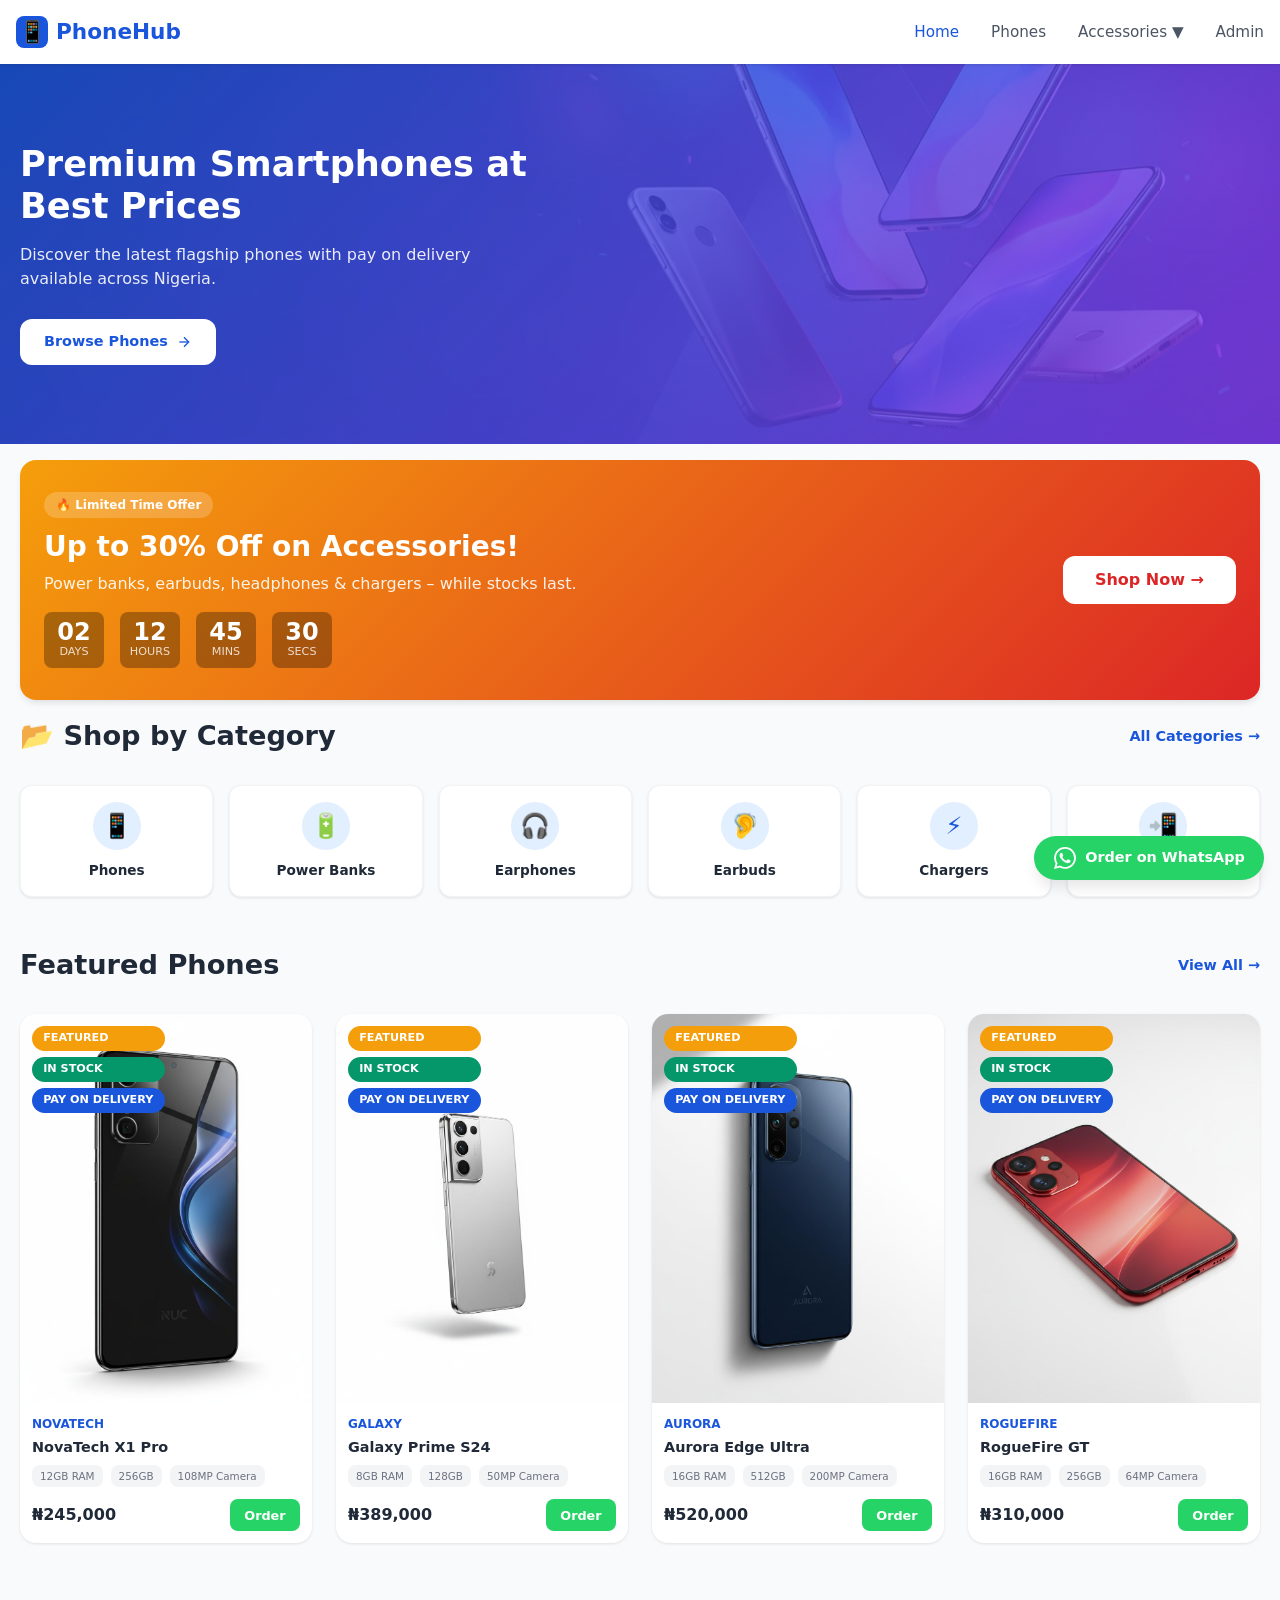
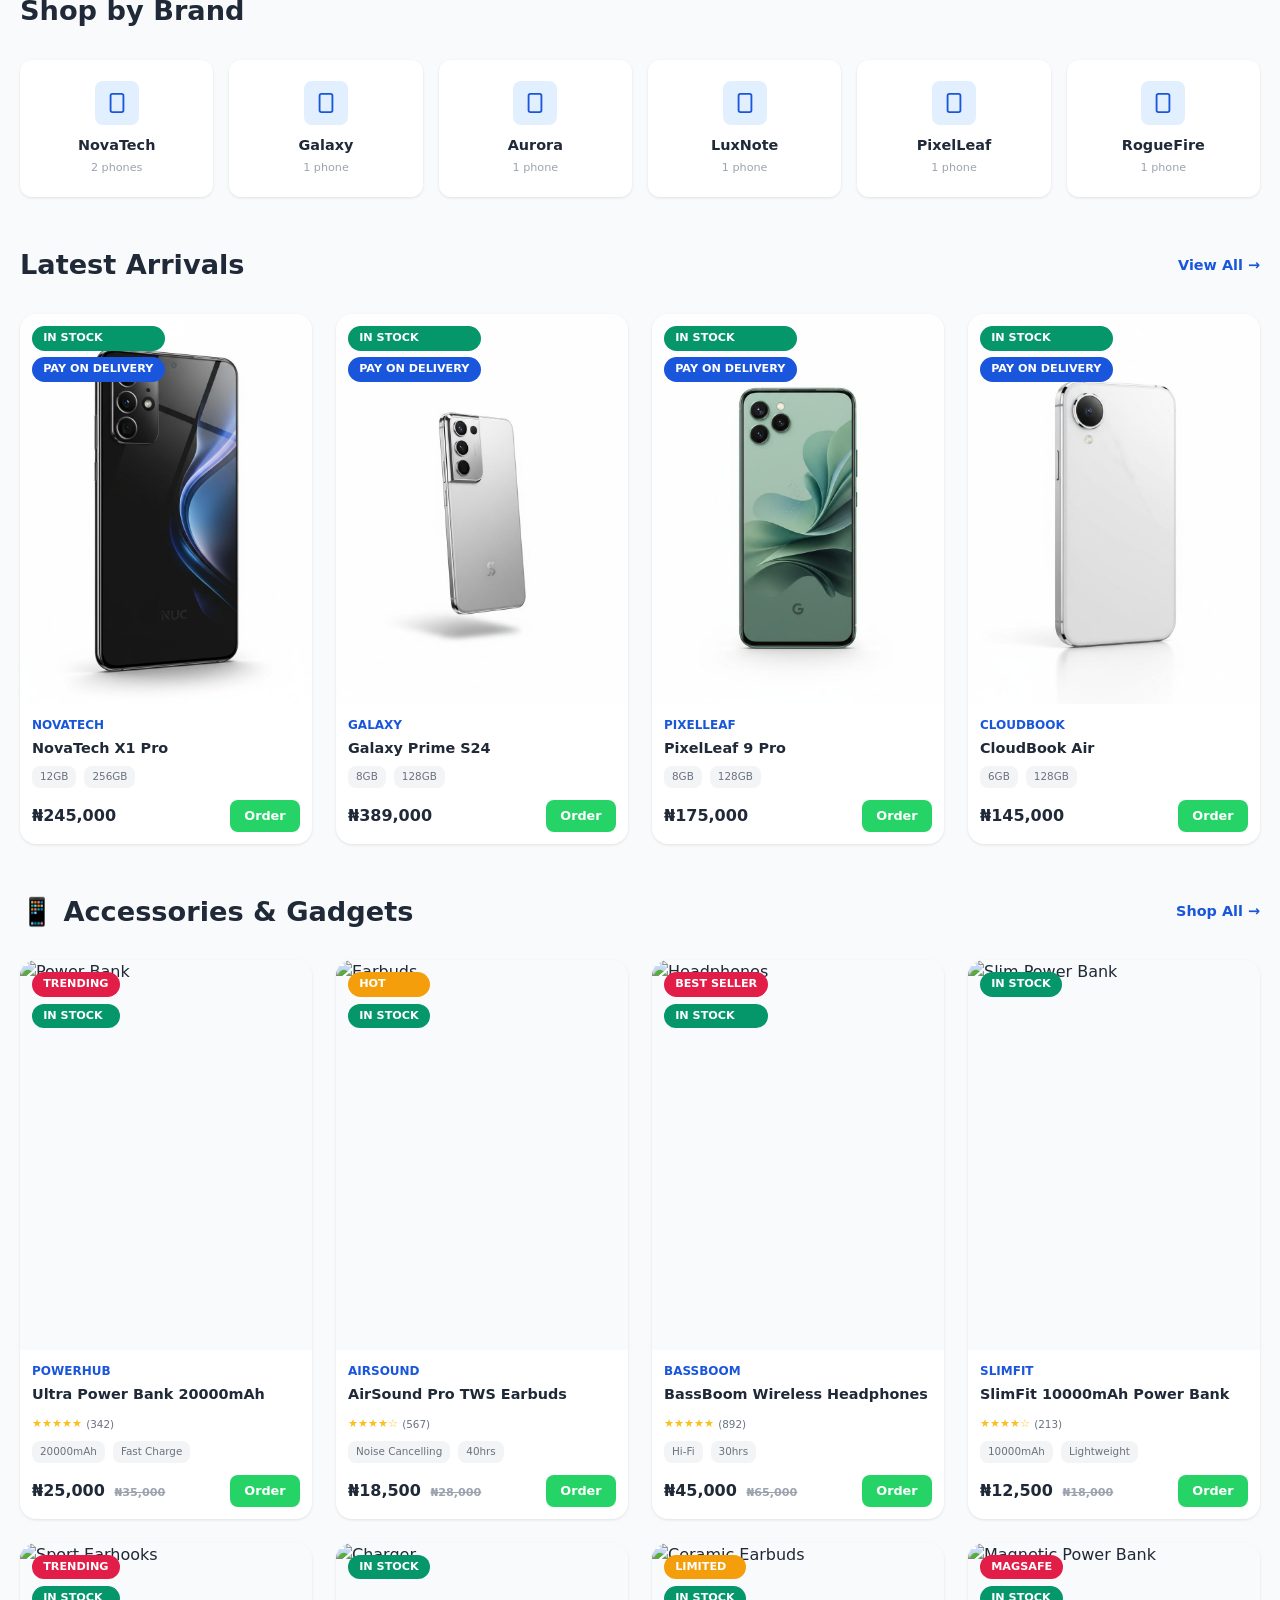
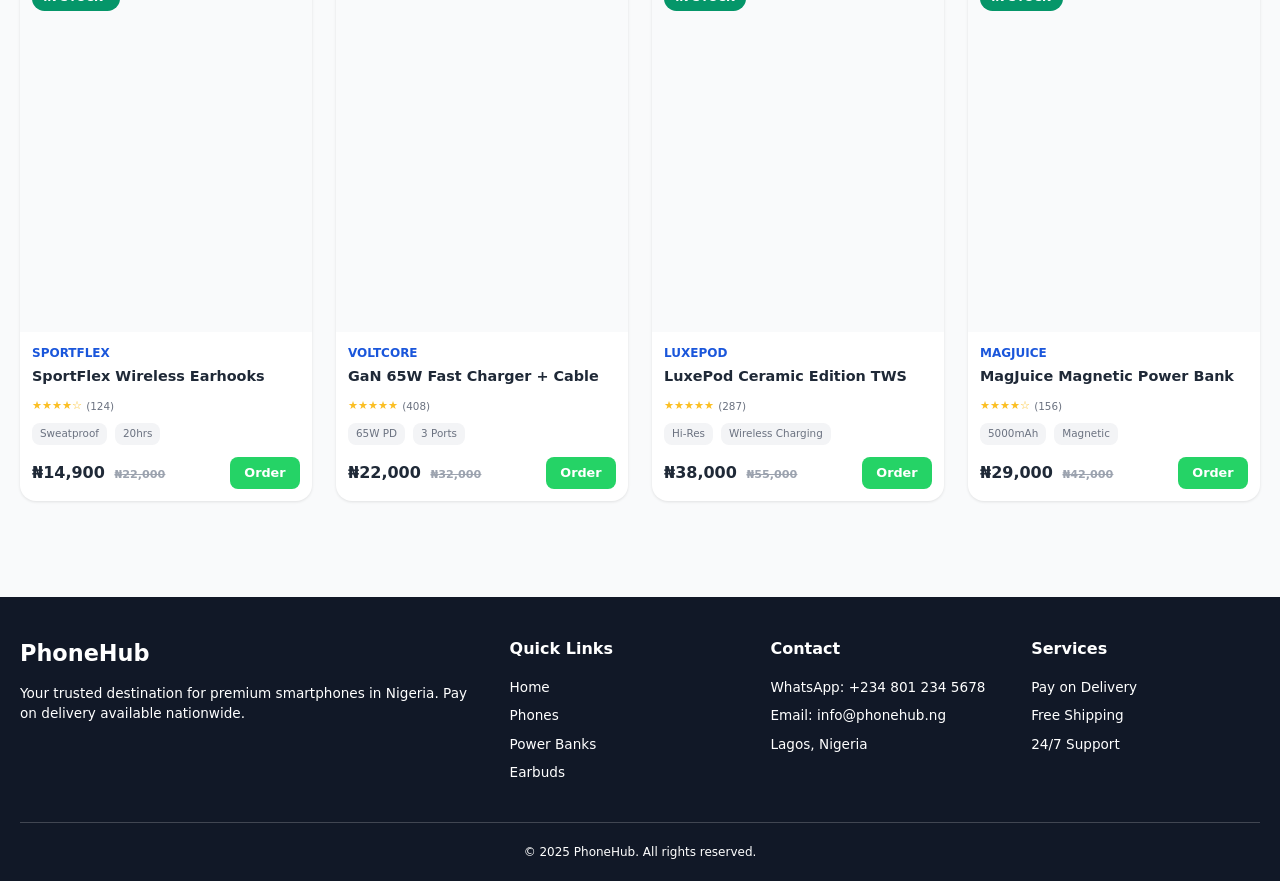
==== commit 40b512fc: "Updated index page" ====
--- a/index.html
+++ b/index.html
@@ -56,7 +56,7 @@
       display: block;
     }
 
-    /* ========== NAVIGATION (fully responsive) ========== */
+    /* ========== NAVIGATION ========== */
     .navbar {
       background: var(--white);
       box-shadow: var(--shadow);
@@ -163,13 +163,15 @@
       color: var(--gray-700);
     }
 
-    /* ========== HERO ========== */
+    /* ========== HERO (restored with original SVG) ========== */
     .hero {
       position: relative;
       min-height: 380px;
-      background: linear-gradient(135deg, var(--primary), var(--secondary));
-      display: flex;
-      align-items: center;
+      height: auto;
+      background: linear-gradient(135deg, var(--primary) 0%, var(--secondary) 100%);
+      display: flex;
+      align-items: center;
+      overflow: hidden;
       padding: 3rem 0;
     }
 
@@ -177,6 +179,12 @@
       position: absolute;
       inset: 0;
       opacity: 0.2;
+    }
+
+    .hero-bg img {
+      width: 100%;
+      height: 100%;
+      object-fit: cover;
     }
 
     .hero-content {
@@ -185,7 +193,7 @@
       margin: 0 auto;
       padding: 0 1.25rem;
       width: 100%;
-      color: white;
+      color: var(--white);
     }
 
     .hero h1 {
@@ -198,6 +206,7 @@
 
     .hero p {
       font-size: 1rem;
+      opacity: 0.9;
       margin-bottom: 1.75rem;
       max-width: 500px;
     }
@@ -211,18 +220,29 @@
       border-radius: var(--radius-lg);
       font-weight: 600;
       font-size: 0.9rem;
+      border: none;
       cursor: pointer;
       transition: var(--transition);
     }
 
     .btn-primary {
-      background: white;
+      background: var(--white);
       color: var(--primary);
+    }
+
+    .btn-primary:hover {
+      transform: translateY(-2px);
+      box-shadow: var(--shadow-lg);
     }
 
     .btn-whatsapp {
       background: #25d366;
-      color: white;
+      color: var(--white);
+    }
+
+    .btn-whatsapp:hover {
+      background: #128c7e;
+      transform: translateY(-2px);
     }
 
     .btn-sm {
@@ -231,7 +251,7 @@
       border-radius: var(--radius);
     }
 
-    /* ========== PROMO BANNER (mobile‑optimised) ========== */
+    /* ========== PROMO BANNER ========== */
     .promo-banner {
       background: linear-gradient(135deg, #f59e0b, #dc2626);
       margin: 1rem 1.25rem;
@@ -317,7 +337,12 @@
       white-space: nowrap;
     }
 
-    /* ========== SECTIONS & GRIDS ========== */
+    .promo-button:hover {
+      transform: translateY(-3px);
+      box-shadow: var(--shadow-lg);
+    }
+
+    /* ========== SECTIONS & GRIDS (unchanged) ========== */
     .section {
       max-width: 1280px;
       margin: 0 auto;
@@ -346,6 +371,10 @@
       align-items: center;
       gap: 0.25rem;
       font-size: 0.9rem;
+    }
+
+    .view-all:hover {
+      gap: 0.5rem;
     }
 
     /* Category grid */
@@ -375,6 +404,7 @@
     .category-card:hover {
       transform: translateY(-3px);
       box-shadow: var(--shadow-md);
+      border-color: var(--primary-light);
     }
 
     .category-icon {
@@ -395,7 +425,7 @@
       font-size: 0.85rem;
     }
 
-    /* Product grid – mobile: 2 columns, tiny: 1 column */
+    /* Product grid – mobile 2 columns */
     .product-grid {
       display: grid;
       grid-template-columns: repeat(2, 1fr);
@@ -448,6 +478,10 @@
       height: 100%;
       object-fit: cover;
       transition: transform 0.5s;
+    }
+
+    .product-card:hover .product-image img {
+      transform: scale(1.03);
     }
 
     .product-badges {
@@ -551,6 +585,7 @@
       margin-left: 0.25rem;
     }
 
+    /* Brand grid */
     .brands-grid {
       display: grid;
       grid-template-columns: repeat(2, 1fr);
@@ -588,7 +623,7 @@
     .brand-name { font-weight: 700; font-size: 0.9rem; }
     .brand-count { font-size: 0.7rem; color: var(--gray-500); margin-top: 0.2rem; }
 
-    /* WhatsApp floating */
+    /* WhatsApp float */
     .whatsapp-float {
       position: fixed;
       bottom: 1.25rem;
@@ -606,13 +641,18 @@
       font-weight: 700;
       font-size: 0.9rem;
       box-shadow: var(--shadow-lg);
+      transition: var(--transition);
+    }
+    .whatsapp-btn:hover {
+      background: #128c7e;
+      transform: scale(1.02);
     }
     .whatsapp-btn svg { width: 22px; height: 22px; }
 
-    /* Footer */
+    /* Footer – all text white */
     .footer {
       background: var(--dark);
-      color: var(--gray-400);
+      color: white;
       padding: 2.5rem 1.25rem 1.25rem;
       margin-top: 3rem;
     }
@@ -625,14 +665,47 @@
     }
     @media (min-width: 540px) { .footer-content { grid-template-columns: repeat(2, 1fr); } }
     @media (min-width: 900px) { .footer-content { grid-template-columns: 2fr 1fr 1fr 1fr; } }
-    .footer-brand { color: white; font-size: 1.4rem; font-weight: 800; margin-bottom: 0.75rem; }
-    .footer-desc { font-size: 0.85rem; }
-    .footer-title { color: white; font-weight: 700; margin-bottom: 1rem; font-size: 1rem; }
-    .footer-links { list-style: none; }
-    .footer-links li { margin-bottom: 0.5rem; font-size: 0.85rem; }
-    .footer-bottom { max-width: 1280px; margin: 2rem auto 0; padding-top: 1.25rem; border-top: 1px solid var(--gray-800); text-align: center; font-size: 0.75rem; }
-
-    /* ========== RESPONSIVE (MOBILE) ========== */
+    .footer-brand {
+      color: white;
+      font-size: 1.4rem;
+      font-weight: 800;
+      margin-bottom: 0.75rem;
+    }
+    .footer-desc {
+      color: white;
+      font-size: 0.85rem;
+    }
+    .footer-title {
+      color: white;
+      font-weight: 700;
+      margin-bottom: 1rem;
+      font-size: 1rem;
+    }
+    .footer-links {
+      list-style: none;
+    }
+    .footer-links li {
+      margin-bottom: 0.5rem;
+      font-size: 0.85rem;
+    }
+    .footer-links a {
+      color: white;
+    }
+    .footer-links a:hover {
+      text-decoration: underline;
+      opacity: 0.9;
+    }
+    .footer-bottom {
+      max-width: 1280px;
+      margin: 2rem auto 0;
+      padding-top: 1.25rem;
+      border-top: 1px solid rgba(255,255,255,0.2);
+      text-align: center;
+      font-size: 0.75rem;
+      color: white;
+    }
+
+    /* ========== RESPONSIVE (MOBILE) – unchanged ========== */
     @media (max-width: 768px) {
       .mobile-menu-btn { display: block; }
       .nav-links {
@@ -677,7 +750,10 @@
         font-size: 0.7rem;
         margin-left: 0.3rem;
       }
-      .hero { min-height: 320px; padding: 2rem 0; }
+      .hero {
+        min-height: 320px;
+        padding: 2rem 0;
+      }
       .hero h1 { font-size: 1.8rem; }
       .hero p { font-size: 0.9rem; }
       .section { padding: 2rem 1rem; }
@@ -743,7 +819,7 @@
     </div>
   </nav>
 
-  <!-- Hero Banner -->
+  <!-- Hero Banner (original SVG arrow restored) -->
   <section class="hero">
     <div class="hero-bg">
       <img src="images/hero-banner.jpg" alt="Smartphones" onerror="this.style.display='none'">
@@ -751,7 +827,13 @@
     <div class="hero-content">
       <h1>Premium Smartphones at Best Prices</h1>
       <p>Discover the latest flagship phones with pay on delivery available across Nigeria.</p>
-      <a href="phone.html" class="btn btn-primary">Browse Phones →</a>
+      <a href="phone.html" class="btn btn-primary">
+        Browse Phones
+        <svg width="16" height="16" viewBox="0 0 24 24" fill="none" stroke="currentColor" stroke-width="2">
+          <line x1="5" y1="12" x2="19" y2="12"></line>
+          <polyline points="12 5 19 12 12 19"></polyline>
+        </svg>
+      </a>
     </div>
   </section>
 
@@ -789,7 +871,7 @@
     </div>
   </section>
 
-  <!-- Featured Phones (all 4 original) -->
+  <!-- Featured Phones (4 items) -->
   <section class="section" style="padding-top: 0;">
     <div class="section-header">
       <h2 class="section-title">Featured Phones</h2>
@@ -859,7 +941,7 @@
     </div>
   </section>
 
-  <!-- Shop by Brand (all 6 original) -->
+  <!-- Shop by Brand -->
   <section class="section" style="padding-top: 0;">
     <div class="section-header"><h2 class="section-title">Shop by Brand</h2></div>
     <div class="brands-grid">
@@ -872,7 +954,7 @@
     </div>
   </section>
 
-  <!-- Latest Arrivals (all 4 original) -->
+  <!-- Latest Arrivals -->
   <section class="section" style="padding-top: 0;">
     <div class="section-header"><h2 class="section-title">Latest Arrivals</h2><a href="phone.html" class="view-all">View All →</a></div>
     <div class="product-grid">
@@ -883,7 +965,7 @@
     </div>
   </section>
 
-  <!-- Accessories & Gadgets (all 8 original) -->
+  <!-- Accessories & Gadgets -->
   <section class="section" style="padding-top: 0;">
     <div class="section-header"><h2 class="section-title">📱 Accessories & Gadgets</h2><a href="phone.html?cat=accessories" class="view-all">Shop All →</a></div>
     <div class="product-grid">
@@ -908,7 +990,7 @@
     </a>
   </div>
 
-  <!-- Footer -->
+  <!-- Footer (all text now white) -->
   <footer class="footer">
     <div class="footer-content">
       <div><div class="footer-brand">PhoneHub</div><p class="footer-desc">Your trusted destination for premium smartphones in Nigeria. Pay on delivery available nationwide.</p></div>
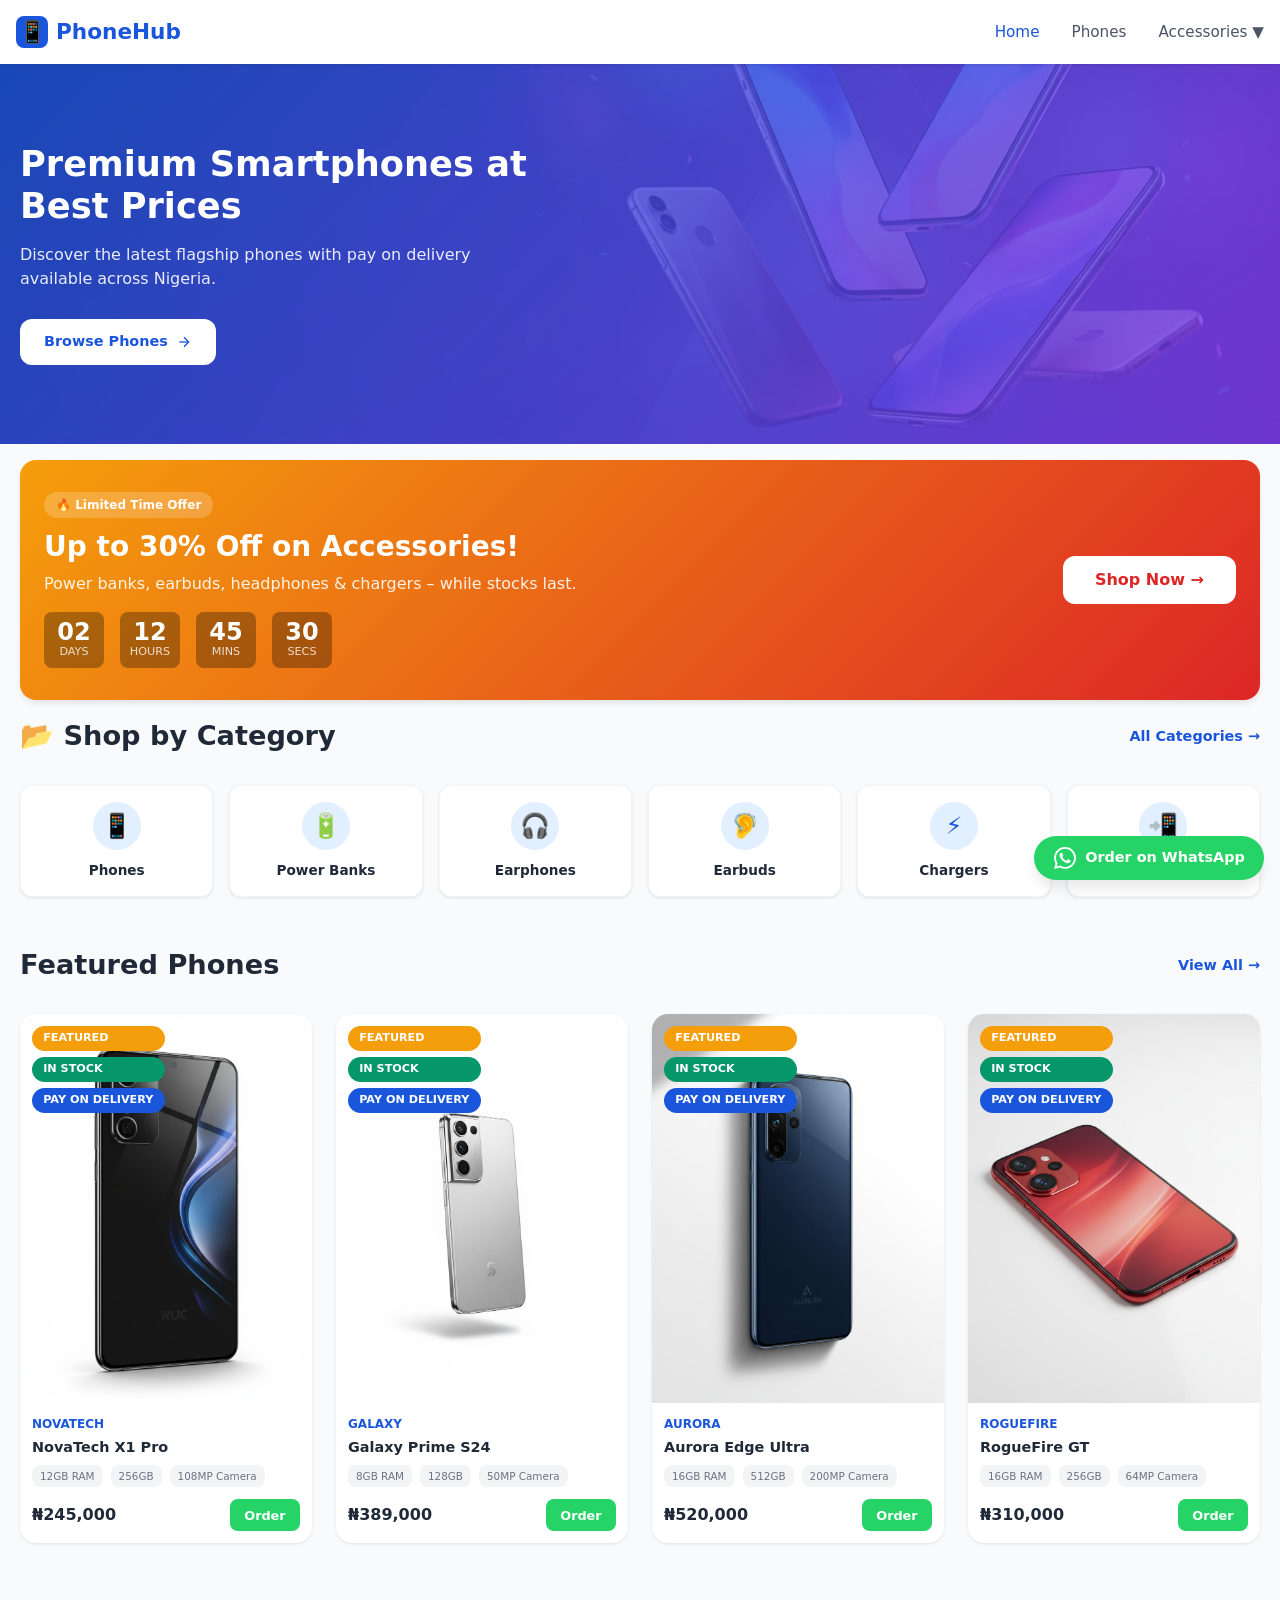
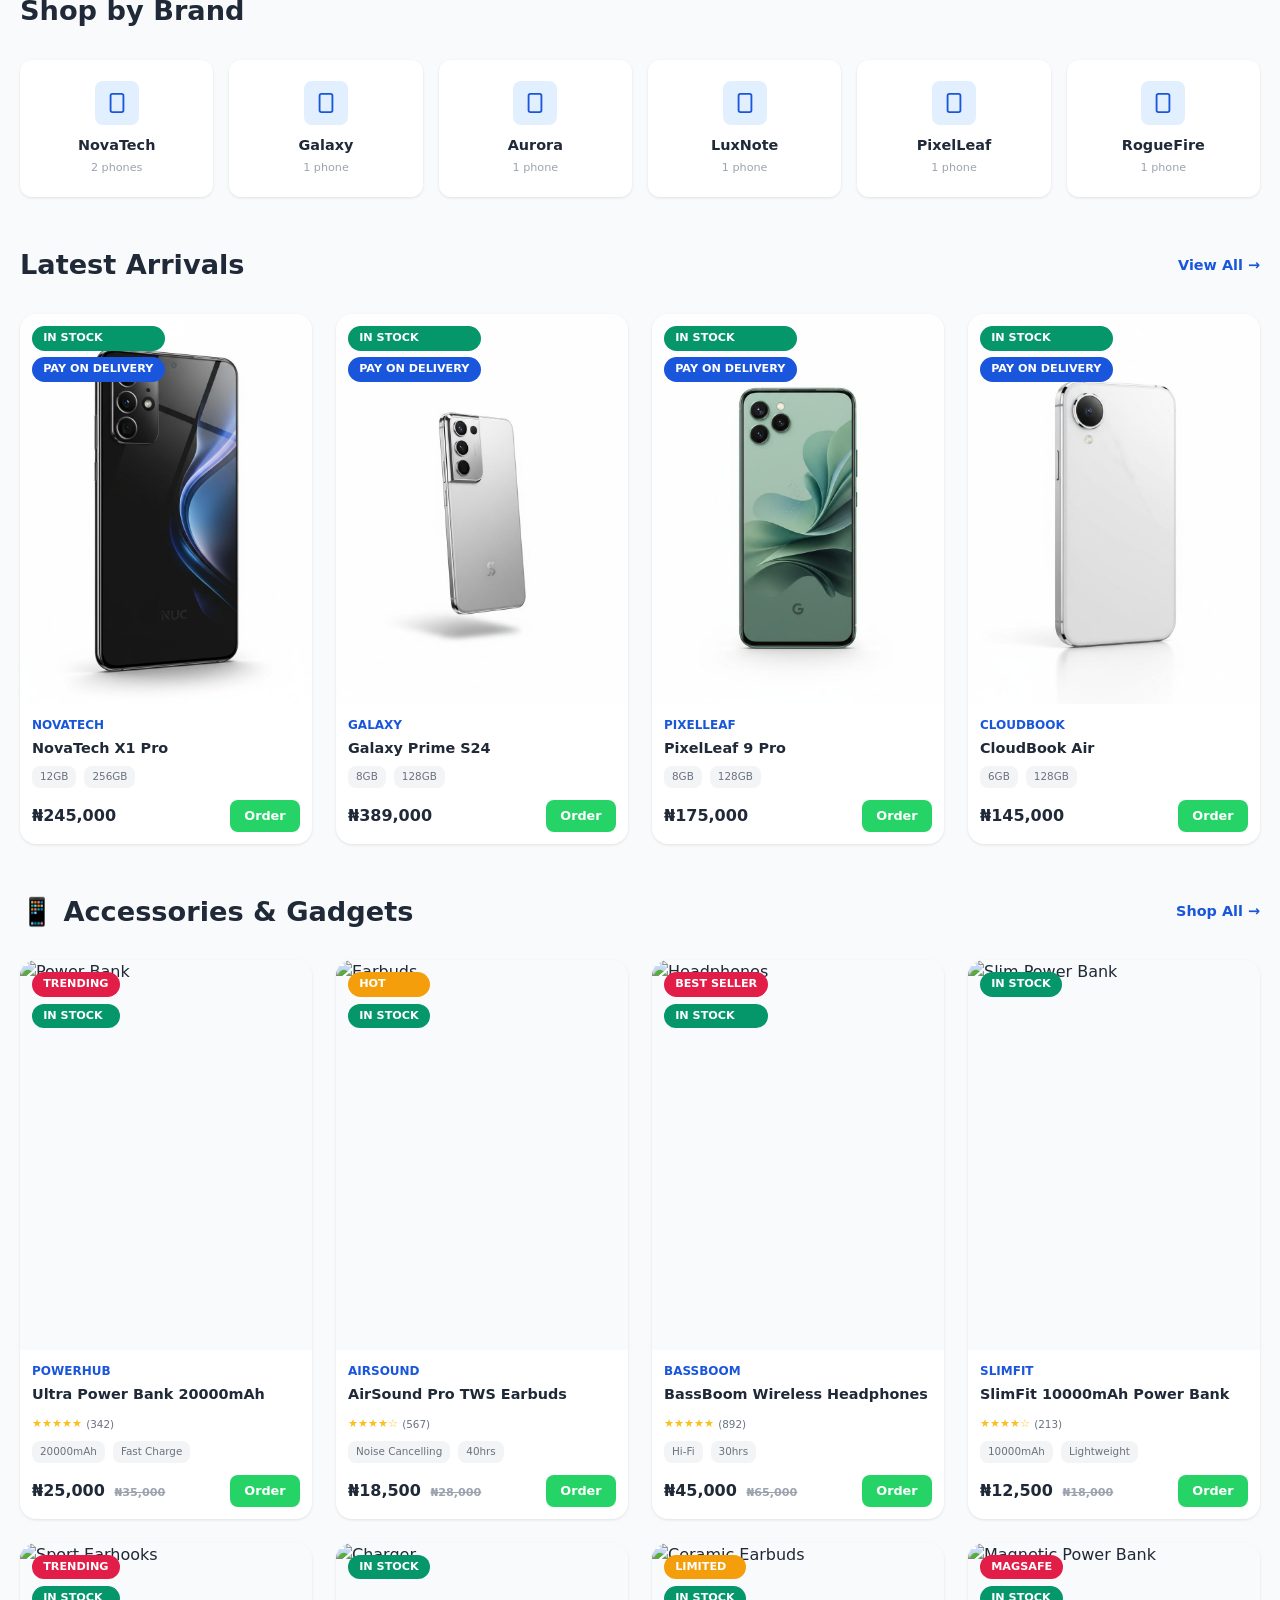
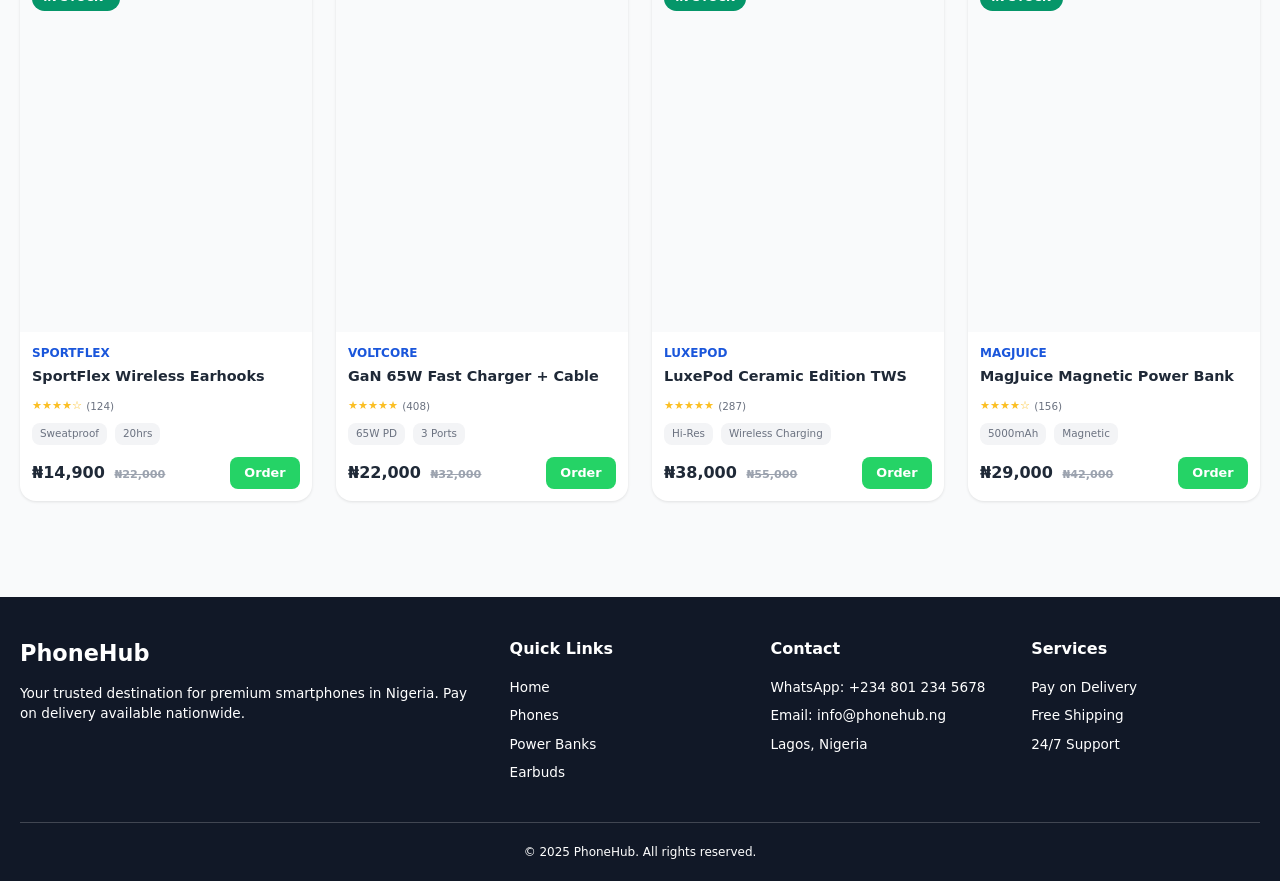
==== commit 21a26161: "Updated index page" ====
--- a/index.html
+++ b/index.html
@@ -163,7 +163,7 @@
       color: var(--gray-700);
     }
 
-    /* ========== HERO (restored with original SVG) ========== */
+    /* ========== HERO ========== */
     .hero {
       position: relative;
       min-height: 380px;
@@ -342,7 +342,7 @@
       box-shadow: var(--shadow-lg);
     }
 
-    /* ========== SECTIONS & GRIDS (unchanged) ========== */
+    /* ========== SECTIONS & GRIDS ========== */
     .section {
       max-width: 1280px;
       margin: 0 auto;
@@ -425,25 +425,22 @@
       font-size: 0.85rem;
     }
 
-    /* Product grid – mobile 2 columns */
+    /* ========== PRODUCT GRID – FIXED: always 2 columns on mobile ========== */
     .product-grid {
       display: grid;
       grid-template-columns: repeat(2, 1fr);
       gap: 1rem;
     }
 
-    @media (max-width: 360px) {
-      .product-grid {
-        grid-template-columns: 1fr;
-        gap: 1.25rem;
-      }
-    }
+    /* Tablet: 3 columns */
     @media (min-width: 640px) {
       .product-grid {
         grid-template-columns: repeat(3, 1fr);
         gap: 1.5rem;
       }
     }
+
+    /* Desktop: 4 columns */
     @media (min-width: 1024px) {
       .product-grid {
         grid-template-columns: repeat(4, 1fr);
@@ -705,7 +702,7 @@
       color: white;
     }
 
-    /* ========== RESPONSIVE (MOBILE) – unchanged ========== */
+    /* ========== RESPONSIVE MOBILE ========== */
     @media (max-width: 768px) {
       .mobile-menu-btn { display: block; }
       .nav-links {
@@ -813,13 +810,12 @@
             <a href="phone.html?cat=cases">Cases & Covers</a>
           </div>
         </li>
-        <li><a href="admin/index.html" class="nav-admin-link">Admin</a></li>
       </ul>
       <button class="mobile-menu-btn" id="mobileMenuBtn">☰</button>
     </div>
   </nav>
 
-  <!-- Hero Banner (original SVG arrow restored) -->
+  <!-- Hero Banner -->
   <section class="hero">
     <div class="hero-bg">
       <img src="images/hero-banner.jpg" alt="Smartphones" onerror="this.style.display='none'">
@@ -878,7 +874,6 @@
       <a href="phone.html" class="view-all">View All →</a>
     </div>
     <div class="product-grid">
-      <!-- Product 1 -->
       <div class="product-card">
         <a href="phone-details.html">
           <div class="product-image">
@@ -893,7 +888,6 @@
           <div class="product-footer"><div class="product-price">₦245,000</div><a href="https://wa.me/2348012345678?text=Hello%2C%20I%20want%20to%20order%20NovaTech%20X1%20Pro" target="_blank" class="btn btn-whatsapp btn-sm">Order</a></div>
         </div>
       </div>
-      <!-- Product 2 -->
       <div class="product-card">
         <a href="phone-details.html?id=p2">
           <div class="product-image">
@@ -908,7 +902,6 @@
           <div class="product-footer"><div class="product-price">₦389,000</div><a href="https://wa.me/2348012345678?text=Hello%2C%20I%20want%20to%20order%20Galaxy%20Prime%20S24" target="_blank" class="btn btn-whatsapp btn-sm">Order</a></div>
         </div>
       </div>
-      <!-- Product 3 -->
       <div class="product-card">
         <a href="phone-details.html?id=p3">
           <div class="product-image">
@@ -923,7 +916,6 @@
           <div class="product-footer"><div class="product-price">₦520,000</div><a href="https://wa.me/2348012345678?text=Hello%2C%20I%20want%20to%20order%20Aurora%20Edge%20Ultra" target="_blank" class="btn btn-whatsapp btn-sm">Order</a></div>
         </div>
       </div>
-      <!-- Product 4 -->
       <div class="product-card">
         <a href="phone-details.html?id=p6">
           <div class="product-image">
@@ -990,7 +982,7 @@
     </a>
   </div>
 
-  <!-- Footer (all text now white) -->
+  <!-- Footer -->
   <footer class="footer">
     <div class="footer-content">
       <div><div class="footer-brand">PhoneHub</div><p class="footer-desc">Your trusted destination for premium smartphones in Nigeria. Pay on delivery available nationwide.</p></div>
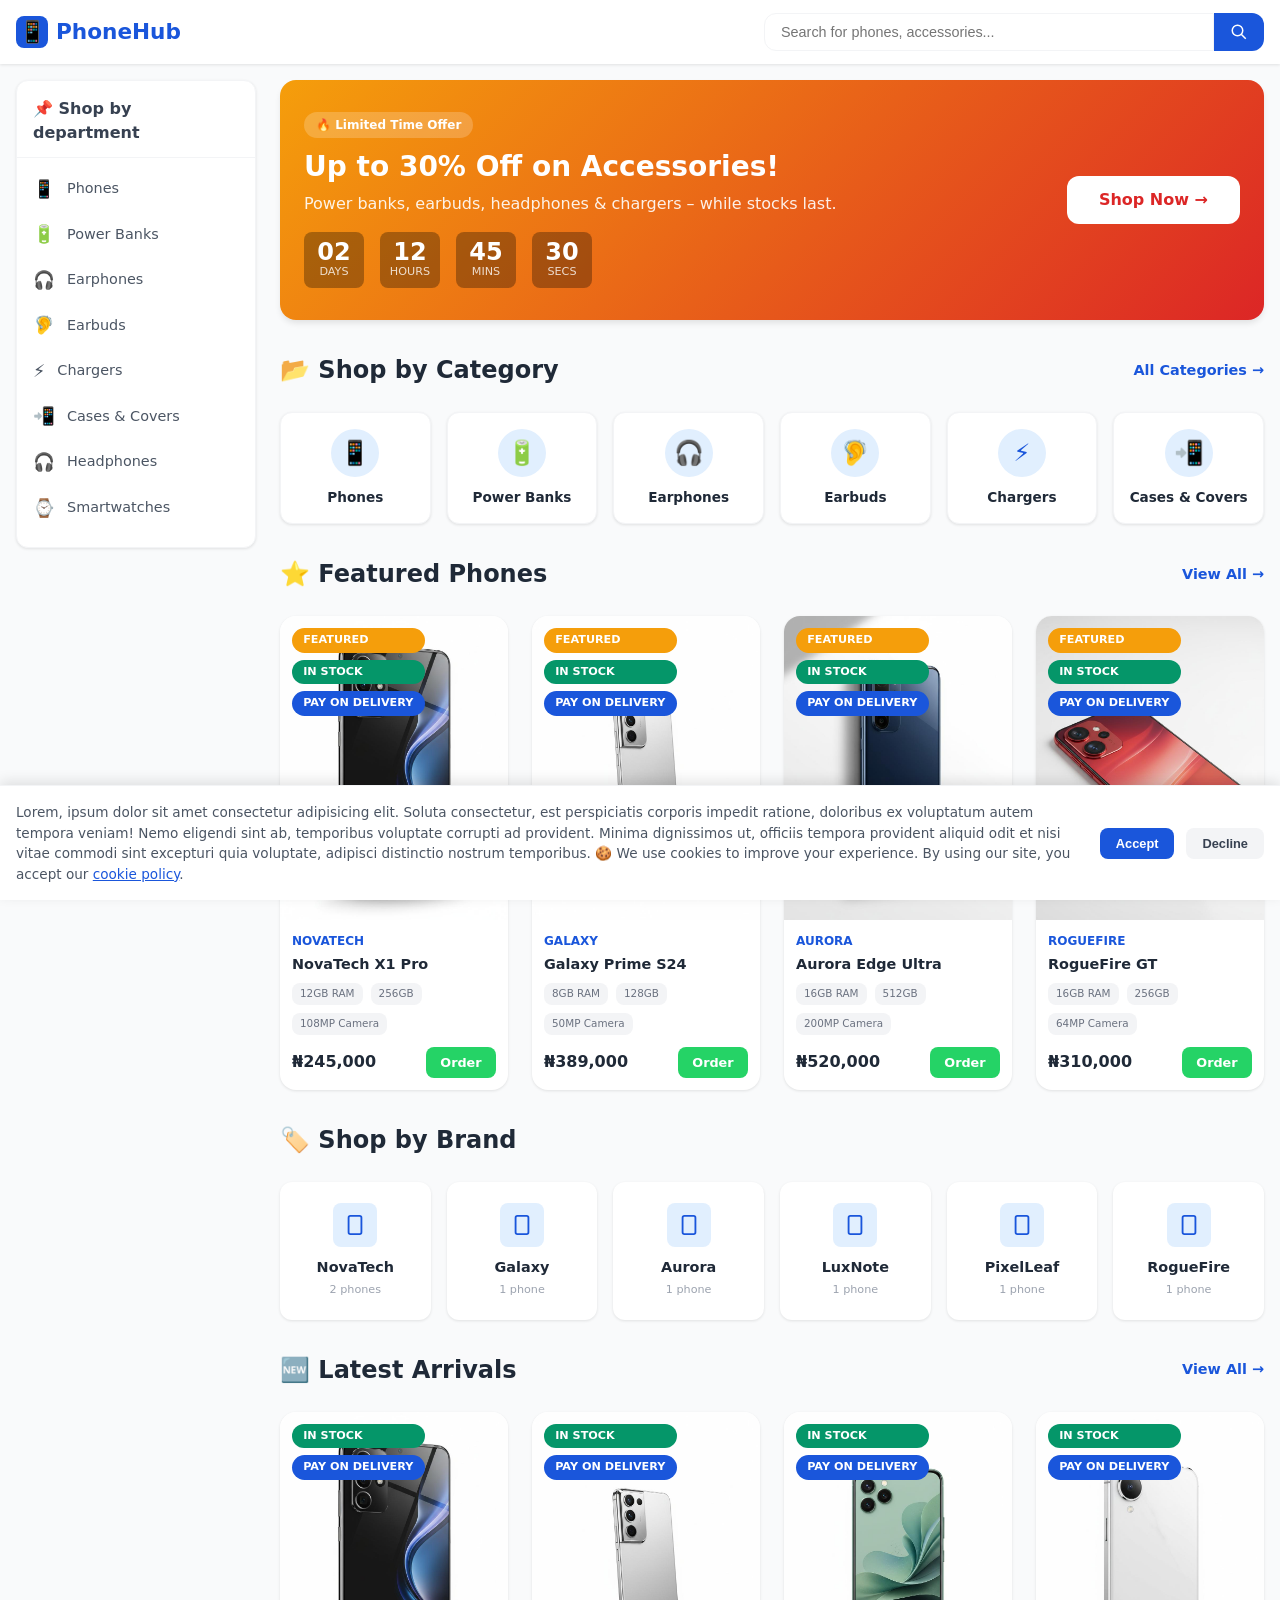
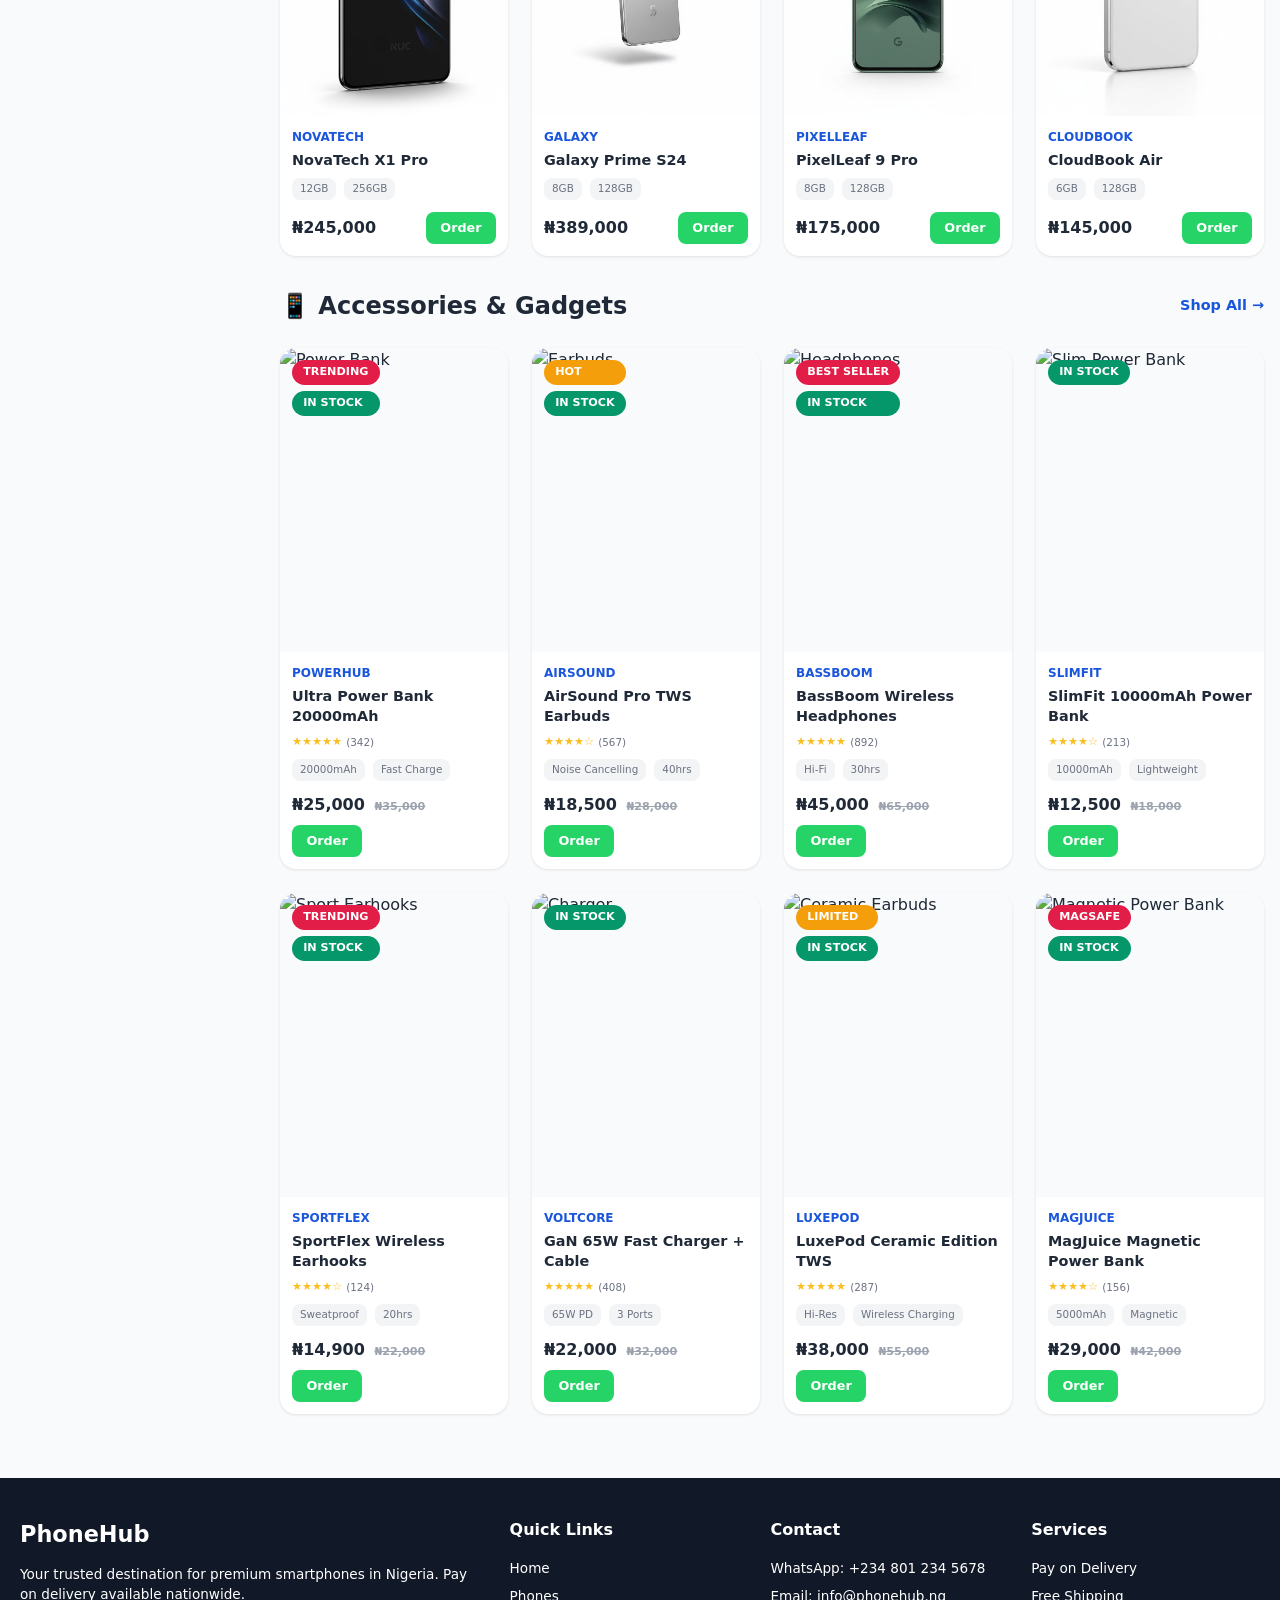
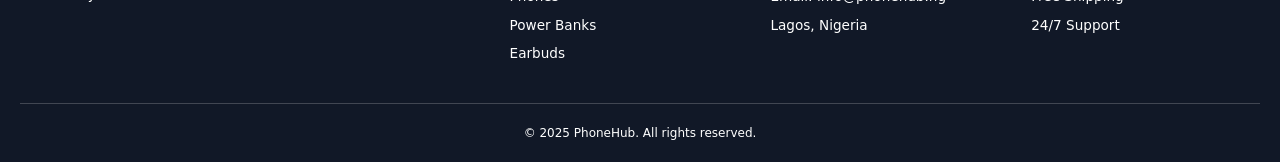
==== commit 24311eef: "Added earphones page, images, and updated phone & power bank pages" ====
--- a/index.html
+++ b/index.html
@@ -56,7 +56,7 @@
       display: block;
     }
 
-    /* ========== NAVIGATION ========== */
+    /* ========== NAVIGATION (simplified: logo + search) ========== */
     .navbar {
       background: var(--white);
       box-shadow: var(--shadow);
@@ -73,6 +73,7 @@
       align-items: center;
       justify-content: space-between;
       height: 64px;
+      gap: 1.5rem;
     }
 
     .logo {
@@ -82,6 +83,7 @@
       font-size: 1.35rem;
       font-weight: 800;
       color: var(--primary);
+      white-space: nowrap;
     }
 
     .logo-icon {
@@ -95,173 +97,183 @@
       color: white;
     }
 
-    .nav-links {
-      display: flex;
-      align-items: center;
-      gap: 2rem;
-      list-style: none;
-    }
-
-    .nav-links li {
-      position: relative;
-    }
-
-    .nav-links a {
-      color: var(--gray-700);
-      font-weight: 500;
-      font-size: 0.95rem;
-      white-space: nowrap;
-    }
-
-    .nav-links a:hover,
-    .nav-links a.active {
-      color: var(--primary);
-    }
-
-    /* Dropdown (desktop) */
-    .dropdown-menu {
-      position: absolute;
-      top: 100%;
-      left: 0;
-      background: white;
-      box-shadow: var(--shadow-lg);
-      border-radius: var(--radius);
-      min-width: 200px;
-      opacity: 0;
-      visibility: hidden;
-      transform: translateY(-10px);
-      transition: all 0.3s ease;
-      z-index: 100;
-      padding: 0.5rem 0;
-    }
-
-    .nav-links li:hover .dropdown-menu {
-      opacity: 1;
-      visibility: visible;
-      transform: translateY(0);
-    }
-
-    .dropdown-menu a {
-      display: block;
-      padding: 0.5rem 1.5rem;
-      white-space: nowrap;
-      font-size: 0.85rem;
-    }
-
-    .dropdown-menu a:hover {
-      background: var(--gray-100);
-      color: var(--primary);
-    }
-
-    /* Mobile menu button */
-    .mobile-menu-btn {
-      display: none;
-      background: none;
+    .search-container {
+      flex: 1;
+      max-width: 500px;
+      margin-left: auto;
+    }
+
+    .search-form {
+      display: flex;
+      width: 100%;
+    }
+
+    .search-input {
+      flex: 1;
+      padding: 0.6rem 1rem;
+      border: 1px solid var(--gray-200);
+      border-radius: var(--radius-lg) 0 0 var(--radius-lg);
+      font-size: 0.9rem;
+      outline: none;
+      transition: var(--transition);
+    }
+
+    .search-input:focus {
+      border-color: var(--primary);
+      box-shadow: 0 0 0 2px var(--primary-light);
+    }
+
+    .search-btn {
+      background: var(--primary);
       border: none;
-      cursor: pointer;
-      padding: 0.5rem;
-      color: var(--gray-700);
-    }
-
-    /* ========== HERO ========== */
-    .hero {
-      position: relative;
-      min-height: 380px;
-      height: auto;
-      background: linear-gradient(135deg, var(--primary) 0%, var(--secondary) 100%);
-      display: flex;
-      align-items: center;
-      overflow: hidden;
-      padding: 3rem 0;
-    }
-
-    .hero-bg {
-      position: absolute;
-      inset: 0;
-      opacity: 0.2;
-    }
-
-    .hero-bg img {
-      width: 100%;
-      height: 100%;
-      object-fit: cover;
-    }
-
-    .hero-content {
-      position: relative;
-      max-width: 1280px;
-      margin: 0 auto;
-      padding: 0 1.25rem;
-      width: 100%;
-      color: var(--white);
-    }
-
-    .hero h1 {
-      font-size: 2.2rem;
-      font-weight: 800;
-      line-height: 1.2;
-      margin-bottom: 1rem;
-      max-width: 600px;
-    }
-
-    .hero p {
-      font-size: 1rem;
-      opacity: 0.9;
-      margin-bottom: 1.75rem;
-      max-width: 500px;
-    }
-
-    /* Buttons */
-    .btn {
-      display: inline-flex;
-      align-items: center;
-      gap: 0.5rem;
-      padding: 0.75rem 1.5rem;
-      border-radius: var(--radius-lg);
-      font-weight: 600;
-      font-size: 0.9rem;
-      border: none;
+      padding: 0 1rem;
+      border-radius: 0 var(--radius-lg) var(--radius-lg) 0;
+      color: white;
       cursor: pointer;
       transition: var(--transition);
-    }
-
-    .btn-primary {
+      display: flex;
+      align-items: center;
+      justify-content: center;
+    }
+
+    .search-btn:hover {
+      background: var(--secondary);
+    }
+
+    /* ========== SIDE NAVBAR (VERTICAL ON ALL DEVICES) ========== */
+    .side-navbar {
       background: var(--white);
+      border-radius: var(--radius-lg);
+      box-shadow: var(--shadow);
+      padding: 1rem 0;
+      border: 1px solid var(--gray-200);
+      width: 100%;
+    }
+
+    .side-navbar-title {
+      font-weight: 700;
+      padding: 0 1rem 0.75rem;
+      font-size: 1rem;
+      border-bottom: 1px solid var(--gray-200);
+      color: var(--gray-800);
+    }
+
+    .side-navbar-list {
+      list-style: none;
+      margin-top: 0.5rem;
+    }
+
+    .side-navbar-list li a {
+      display: flex;
+      align-items: center;
+      gap: 0.75rem;
+      padding: 0.6rem 1rem;
+      font-size: 0.9rem;
+      color: var(--gray-700);
+      transition: var(--transition);
+    }
+
+    .side-navbar-list li a:hover {
+      background: var(--primary-light);
       color: var(--primary);
-    }
-
-    .btn-primary:hover {
-      transform: translateY(-2px);
-      box-shadow: var(--shadow-lg);
-    }
-
-    .btn-whatsapp {
-      background: #25d366;
-      color: var(--white);
-    }
-
-    .btn-whatsapp:hover {
-      background: #128c7e;
-      transform: translateY(-2px);
-    }
-
-    .btn-sm {
-      padding: 0.4rem 0.9rem;
-      font-size: 0.8rem;
-      border-radius: var(--radius);
+      padding-left: 1.25rem;
+    }
+
+    .side-navbar-list li a .emoji {
+      font-size: 1.1rem;
+    }
+
+    /* Main content wrapper (flex layout for sidebar + content) */
+    .main-wrapper {
+      max-width: 1280px;
+      margin: 1rem auto 0;
+      padding: 0 1rem;
+      display: flex;
+      gap: 1.5rem;
+    }
+
+    .content-area {
+      flex: 1;
+      min-width: 0;
+    }
+
+    /* Desktop: sidebar fixed width & sticky */
+    @media (min-width: 769px) {
+      .side-navbar {
+        position: sticky;
+        top: 80px;
+        width: 240px;
+        margin-right: 0;
+        flex-shrink: 0;
+        align-self: flex-start;
+      }
+    }
+
+    /* Mobile: side navbar stays vertical, full width, above content */
+    @media (max-width: 768px) {
+      .main-wrapper {
+        flex-direction: column;
+        gap: 1rem;
+      }
+      .side-navbar {
+        width: 100%;
+        position: static;
+        margin-bottom: 0;
+      }
+      .side-navbar-list li a {
+        padding: 0.75rem 1rem;
+      }
+      .nav-container {
+        flex-wrap: wrap;
+        height: auto;
+        padding: 0.75rem 1rem;
+        gap: 0.8rem;
+      }
+      .logo {
+        font-size: 1.2rem;
+      }
+      .search-container {
+        max-width: 100%;
+        margin-left: 0;
+        width: 100%;
+      }
+      .promo-banner .container {
+        flex-direction: column;
+        text-align: center;
+        padding: 1.5rem;
+      }
+      .promo-title {
+        font-size: 1.4rem;
+      }
+      .promo-timer {
+        justify-content: center;
+      }
+      .timer-box {
+        min-width: 50px;
+        padding: 0.4rem;
+      }
+      .timer-number {
+        font-size: 1.2rem;
+      }
+      .promo-button {
+        width: 100%;
+        text-align: center;
+        white-space: normal;
+      }
+      .section-title {
+        font-size: 1.3rem;
+      }
     }
 
     /* ========== PROMO BANNER ========== */
     .promo-banner {
       background: linear-gradient(135deg, #f59e0b, #dc2626);
-      margin: 1rem 1.25rem;
       border-radius: var(--radius-xl);
       box-shadow: var(--shadow-md);
+      margin-bottom: 2rem;
     }
 
     .promo-banner .container {
-      max-width: 1280px;
-      margin: 0 auto;
       padding: 2rem 1.5rem;
       display: flex;
       align-items: center;
@@ -344,22 +356,20 @@
 
     /* ========== SECTIONS & GRIDS ========== */
     .section {
-      max-width: 1280px;
-      margin: 0 auto;
-      padding: 3rem 1.25rem;
+      margin-bottom: 2rem;
     }
 
     .section-header {
       display: flex;
       align-items: center;
       justify-content: space-between;
-      margin-bottom: 1.75rem;
+      margin-bottom: 1.5rem;
       flex-wrap: wrap;
       gap: 0.5rem;
     }
 
     .section-title {
-      font-size: 1.7rem;
+      font-size: 1.5rem;
       font-weight: 700;
       color: var(--gray-900);
     }
@@ -425,14 +435,13 @@
       font-size: 0.85rem;
     }
 
-    /* ========== PRODUCT GRID – FIXED: always 2 columns on mobile ========== */
+    /* Product grid */
     .product-grid {
       display: grid;
       grid-template-columns: repeat(2, 1fr);
       gap: 1rem;
     }
 
-    /* Tablet: 3 columns */
     @media (min-width: 640px) {
       .product-grid {
         grid-template-columns: repeat(3, 1fr);
@@ -440,7 +449,6 @@
       }
     }
 
-    /* Desktop: 4 columns */
     @media (min-width: 1024px) {
       .product-grid {
         grid-template-columns: repeat(4, 1fr);
@@ -582,6 +590,25 @@
       margin-left: 0.25rem;
     }
 
+    .btn-whatsapp {
+      background: #25d366;
+      color: white;
+      border: none;
+      padding: 0.4rem 0.9rem;
+      border-radius: var(--radius);
+      font-size: 0.8rem;
+      font-weight: 600;
+      cursor: pointer;
+      transition: var(--transition);
+      display: inline-flex;
+      align-items: center;
+      gap: 0.25rem;
+    }
+
+    .btn-whatsapp:hover {
+      background: #128c7e;
+    }
+
     /* Brand grid */
     .brands-grid {
       display: grid;
@@ -646,12 +673,96 @@
     }
     .whatsapp-btn svg { width: 22px; height: 22px; }
 
-    /* Footer – all text white */
+    /* Cookie Consent Banner */
+    .cookie-banner {
+      position: fixed;
+      bottom: 0;
+      left: 0;
+      right: 0;
+      background: var(--white);
+      box-shadow: 0 -4px 12px rgba(0,0,0,0.1);
+      padding: 1rem;
+      z-index: 1000;
+      border-top: 1px solid var(--gray-200);
+      display: flex;
+      flex-wrap: wrap;
+      align-items: center;
+      justify-content: space-between;
+      gap: 1rem;
+      transform: translateY(100%);
+      transition: transform 0.3s ease;
+    }
+
+    .cookie-banner.show {
+      transform: translateY(0);
+    }
+
+    .cookie-text {
+      font-size: 0.85rem;
+      color: var(--gray-700);
+      flex: 1;
+    }
+
+    .cookie-text a {
+      color: var(--primary);
+      text-decoration: underline;
+    }
+
+    .cookie-buttons {
+      display: flex;
+      gap: 0.75rem;
+    }
+
+    .cookie-btn {
+      padding: 0.5rem 1rem;
+      border-radius: var(--radius);
+      font-size: 0.8rem;
+      font-weight: 600;
+      cursor: pointer;
+      border: none;
+      transition: var(--transition);
+    }
+
+    .cookie-accept {
+      background: var(--primary);
+      color: white;
+    }
+
+    .cookie-accept:hover {
+      background: var(--secondary);
+    }
+
+    .cookie-decline {
+      background: var(--gray-200);
+      color: var(--gray-800);
+    }
+
+    .cookie-decline:hover {
+      background: var(--gray-300);
+    }
+
+    @media (max-width: 640px) {
+      .cookie-banner {
+        flex-direction: column;
+        text-align: center;
+        padding: 1rem;
+      }
+      .cookie-buttons {
+        width: 100%;
+        justify-content: center;
+      }
+      .cookie-btn {
+        flex: 1;
+        text-align: center;
+      }
+    }
+
+    /* Footer */
     .footer {
       background: var(--dark);
       color: white;
       padding: 2.5rem 1.25rem 1.25rem;
-      margin-top: 3rem;
+      margin-top: 2rem;
     }
     .footer-content {
       max-width: 1280px;
@@ -702,277 +813,226 @@
       color: white;
     }
 
-    /* ========== RESPONSIVE MOBILE ========== */
-    @media (max-width: 768px) {
-      .mobile-menu-btn { display: block; }
-      .nav-links {
-        position: fixed;
-        top: 64px;
-        left: 0;
-        right: 0;
-        background: white;
-        flex-direction: column;
-        padding: 1.5rem;
-        gap: 1.2rem;
-        box-shadow: var(--shadow-lg);
-        transform: translateY(-150%);
-        opacity: 0;
-        visibility: hidden;
-        transition: transform 0.3s ease, opacity 0.2s;
-        z-index: 999;
-        align-items: flex-start;
-      }
-      .nav-links.active {
-        transform: translateY(0);
-        opacity: 1;
-        visibility: visible;
-      }
-      .nav-links a { white-space: normal; font-size: 1rem; }
-      .dropdown-menu {
-        position: static;
-        box-shadow: none;
-        opacity: 1;
-        visibility: visible;
-        transform: none;
-        display: none;
-        background: transparent;
-        padding-left: 1rem;
-        margin-top: 0.5rem;
-        width: 100%;
-      }
-      .dropdown-menu.active { display: block; }
-      .dropdown-menu a { padding: 0.5rem 0; white-space: normal; }
-      .nav-links li.has-dropdown > a::after {
-        content: " ▼";
-        font-size: 0.7rem;
-        margin-left: 0.3rem;
-      }
-      .hero {
-        min-height: 320px;
-        padding: 2rem 0;
-      }
-      .hero h1 { font-size: 1.8rem; }
-      .hero p { font-size: 0.9rem; }
-      .section { padding: 2rem 1rem; }
-      .section-title { font-size: 1.5rem; }
-      .product-info { padding: 0.65rem; }
-      .product-price { font-size: 0.95rem; }
-      .btn-sm { padding: 0.35rem 0.7rem; font-size: 0.7rem; }
-      .promo-banner { margin: 1rem 0.75rem; }
-      .promo-banner .container { flex-direction: column; text-align: center; padding: 1.5rem; }
-      .promo-title { font-size: 1.4rem; }
-      .promo-description { font-size: 0.9rem; }
-      .promo-timer { justify-content: center; }
-      .timer-box { min-width: 50px; padding: 0.4rem; }
-      .timer-number { font-size: 1.2rem; }
-      .promo-button { width: 100%; text-align: center; white-space: normal; }
-    }
-
     @media (max-width: 480px) {
-      .nav-container { padding: 0 0.8rem; }
-      .logo { font-size: 1.2rem; }
-      .hero h1 { font-size: 1.5rem; }
-      .hero .btn { padding: 0.6rem 1.2rem; font-size: 0.85rem; }
-      .section-title { font-size: 1.3rem; }
-      .brand-card { padding: 1rem 0.25rem; }
-      .brand-name { font-size: 0.8rem; }
-      .brand-icon { width: 38px; height: 38px; }
-      .product-name { font-size: 0.85rem; }
-      .spec-tag { font-size: 0.6rem; }
-      .whatsapp-btn span { display: inline-block; font-size: 0.8rem; }
-      .whatsapp-btn { padding: 0.55rem 1rem; gap: 0.4rem; }
-      .whatsapp-btn svg { width: 20px; height: 20px; }
-      .promo-title { font-size: 1.2rem; }
-      .timer-box { min-width: 45px; }
-      .timer-number { font-size: 1rem; }
-      .timer-label { font-size: 0.6rem; }
+      .product-name {
+        font-size: 0.85rem;
+      }
+      .spec-tag {
+        font-size: 0.6rem;
+      }
+      .whatsapp-btn span {
+        display: inline-block;
+        font-size: 0.8rem;
+      }
+      .whatsapp-btn {
+        padding: 0.55rem 1rem;
+        gap: 0.4rem;
+      }
+      .brand-card {
+        padding: 1rem 0.25rem;
+      }
+      .brand-name {
+        font-size: 0.8rem;
+      }
     }
   </style>
 </head>
 <body>
-  <!-- Navigation -->
+  <!-- Main Navigation -->
   <nav class="navbar">
     <div class="nav-container">
       <a href="index.html" class="logo">
         <div class="logo-icon">📱</div>
         PhoneHub
       </a>
-      <ul class="nav-links" id="navLinks">
-        <li><a href="index.html" class="active">Home</a></li>
-        <li><a href="phone.html">Phones</a></li>
-        <li class="has-dropdown">
-          <a href="#">Accessories ▼</a>
-          <div class="dropdown-menu" id="accessoriesDropdown">
-            <a href="phone.html?cat=powerbanks">Power Bank</a>
-            <a href="phone.html?cat=earphones">Earphones</a>
-            <a href="phone.html?cat=earbuds">Earbuds</a>
-            <a href="phone.html?cat=chargers">Chargers</a>
-            <a href="phone.html?cat=cases">Cases & Covers</a>
-          </div>
-        </li>
-      </ul>
-      <button class="mobile-menu-btn" id="mobileMenuBtn">☰</button>
+      <div class="search-container">
+        <form class="search-form" action="phone.html" method="get">
+          <input class="search-input" type="text" name="q" placeholder="Search for phones, accessories..." aria-label="Search">
+          <button class="search-btn" type="submit">
+            <svg width="18" height="18" viewBox="0 0 24 24" fill="none" stroke="currentColor" stroke-width="2">
+              <circle cx="10" cy="10" r="7"></circle>
+              <line x1="21" y1="21" x2="15" y2="15"></line>
+            </svg>
+          </button>
+        </form>
+      </div>
     </div>
   </nav>
 
-  <!-- Hero Banner -->
-  <section class="hero">
-    <div class="hero-bg">
-      <img src="images/hero-banner.jpg" alt="Smartphones" onerror="this.style.display='none'">
-    </div>
-    <div class="hero-content">
-      <h1>Premium Smartphones at Best Prices</h1>
-      <p>Discover the latest flagship phones with pay on delivery available across Nigeria.</p>
-      <a href="phone.html" class="btn btn-primary">
-        Browse Phones
-        <svg width="16" height="16" viewBox="0 0 24 24" fill="none" stroke="currentColor" stroke-width="2">
-          <line x1="5" y1="12" x2="19" y2="12"></line>
-          <polyline points="12 5 19 12 12 19"></polyline>
-        </svg>
-      </a>
-    </div>
-  </section>
-
-  <!-- Promotional Banner -->
-  <div class="promo-banner">
-    <div class="container">
-      <div class="promo-content">
-        <div class="promo-label">🔥 Limited Time Offer</div>
-        <div class="promo-title">Up to 30% Off on Accessories!</div>
-        <div class="promo-description">Power banks, earbuds, headphones & chargers – while stocks last.</div>
-        <div class="promo-timer">
-          <div class="timer-box"><div class="timer-number">02</div><div class="timer-label">Days</div></div>
-          <div class="timer-box"><div class="timer-number">12</div><div class="timer-label">Hours</div></div>
-          <div class="timer-box"><div class="timer-number">45</div><div class="timer-label">Mins</div></div>
-          <div class="timer-box"><div class="timer-number">30</div><div class="timer-label">Secs</div></div>
+  <!-- Main Wrapper: Sidebar + Content -->
+  <div class="main-wrapper">
+    <!-- Side Navbar (vertical on all devices) -->
+    <aside class="side-navbar">
+      <div class="side-navbar-title">📌 Shop by department</div>
+      <ul class="side-navbar-list">
+        <li><a href="phone.html?cat=phones"><span class="emoji">📱</span> Phones</a></li>
+        <li><a href="phone.html?cat=powerbanks"><span class="emoji">🔋</span> Power Banks</a></li>
+        <li><a href="phone.html?cat=earphones"><span class="emoji">🎧</span> Earphones</a></li>
+        <li><a href="phone.html?cat=earbuds"><span class="emoji">🦻</span> Earbuds</a></li>
+        <li><a href="phone.html?cat=chargers"><span class="emoji">⚡</span> Chargers</a></li>
+        <li><a href="phone.html?cat=cases"><span class="emoji">📲</span> Cases & Covers</a></li>
+        <li><a href="phone.html?cat=headphones"><span class="emoji">🎧</span> Headphones</a></li>
+        <li><a href="phone.html?cat=smartwatches"><span class="emoji">⌚</span> Smartwatches</a></li>
+      </ul>
+    </aside>
+
+    <!-- Main Content Area -->
+    <div class="content-area">
+      <!-- Promotional Banner -->
+      <div class="promo-banner">
+        <div class="container">
+          <div class="promo-content">
+            <div class="promo-label">🔥 Limited Time Offer</div>
+            <div class="promo-title">Up to 30% Off on Accessories!</div>
+            <div class="promo-description">Power banks, earbuds, headphones & chargers – while stocks last.</div>
+            <div class="promo-timer">
+              <div class="timer-box"><div class="timer-number">02</div><div class="timer-label">Days</div></div>
+              <div class="timer-box"><div class="timer-number">12</div><div class="timer-label">Hours</div></div>
+              <div class="timer-box"><div class="timer-number">45</div><div class="timer-label">Mins</div></div>
+              <div class="timer-box"><div class="timer-number">30</div><div class="timer-label">Secs</div></div>
+            </div>
+          </div>
+          <a href="phone.html?cat=accessories" class="promo-button">Shop Now →</a>
         </div>
       </div>
-      <a href="phone.html?cat=accessories" class="promo-button">Shop Now →</a>
+
+      <!-- Category Section -->
+      <section class="section">
+        <div class="section-header">
+          <h2 class="section-title">📂 Shop by Category</h2>
+          <a href="phone.html" class="view-all">All Categories →</a>
+        </div>
+        <div class="category-grid">
+          <a href="phone.html?cat=phones" class="category-card"><div class="category-icon">📱</div><div class="category-name">Phones</div></a>
+          <a href="phone.html?cat=powerbanks" class="category-card"><div class="category-icon">🔋</div><div class="category-name">Power Banks</div></a>
+          <a href="phone.html?cat=earphones" class="category-card"><div class="category-icon">🎧</div><div class="category-name">Earphones</div></a>
+          <a href="phone.html?cat=earbuds" class="category-card"><div class="category-icon">🦻</div><div class="category-name">Earbuds</div></a>
+          <a href="phone.html?cat=chargers" class="category-card"><div class="category-icon">⚡</div><div class="category-name">Chargers</div></a>
+          <a href="phone.html?cat=cases" class="category-card"><div class="category-icon">📲</div><div class="category-name">Cases & Covers</div></a>
+        </div>
+      </section>
+
+      <!-- Featured Phones -->
+      <section class="section">
+        <div class="section-header">
+          <h2 class="section-title">⭐ Featured Phones</h2>
+          <a href="phone.html" class="view-all">View All →</a>
+        </div>
+        <div class="product-grid">
+          <div class="product-card">
+            <a href="phone-details.html">
+              <div class="product-image">
+                <div class="product-badges"><span class="badge badge-featured">Featured</span><span class="badge badge-stock">In Stock</span><span class="badge badge-delivery">Pay on Delivery</span></div>
+                <img src="images/phone-1.jpg" alt="NovaTech X1 Pro" onerror="this.src='https://placehold.co/400x500?text=NovaTech+X1'">
+              </div>
+            </a>
+            <div class="product-info">
+              <div class="product-brand">NovaTech</div>
+              <a href="phone-details.html"><h3 class="product-name">NovaTech X1 Pro</h3></a>
+              <div class="product-specs"><span class="spec-tag">12GB RAM</span><span class="spec-tag">256GB</span><span class="spec-tag">108MP Camera</span></div>
+              <div class="product-footer"><div class="product-price">₦245,000</div><a href="https://wa.me/2348012345678?text=Hello%2C%20I%20want%20to%20order%20NovaTech%20X1%20Pro" target="_blank" class="btn-whatsapp">Order</a></div>
+            </div>
+          </div>
+          <div class="product-card">
+            <a href="phone-details.html?id=p2">
+              <div class="product-image">
+                <div class="product-badges"><span class="badge badge-featured">Featured</span><span class="badge badge-stock">In Stock</span><span class="badge badge-delivery">Pay on Delivery</span></div>
+                <img src="images/phone-2.jpg" alt="Galaxy Prime S24" onerror="this.src='https://placehold.co/400x500?text=Galaxy+S24'">
+              </div>
+            </a>
+            <div class="product-info">
+              <div class="product-brand">Galaxy</div>
+              <a href="phone-details.html?id=p2"><h3 class="product-name">Galaxy Prime S24</h3></a>
+              <div class="product-specs"><span class="spec-tag">8GB RAM</span><span class="spec-tag">128GB</span><span class="spec-tag">50MP Camera</span></div>
+              <div class="product-footer"><div class="product-price">₦389,000</div><a href="https://wa.me/2348012345678?text=Hello%2C%20I%20want%20to%20order%20Galaxy%20Prime%20S24" target="_blank" class="btn-whatsapp">Order</a></div>
+            </div>
+          </div>
+          <div class="product-card">
+            <a href="phone-details.html?id=p3">
+              <div class="product-image">
+                <div class="product-badges"><span class="badge badge-featured">Featured</span><span class="badge badge-stock">In Stock</span><span class="badge badge-delivery">Pay on Delivery</span></div>
+                <img src="images/phone-3.jpg" alt="Aurora Edge Ultra" onerror="this.src='https://placehold.co/400x500?text=Aurora+Ultra'">
+              </div>
+            </a>
+            <div class="product-info">
+              <div class="product-brand">Aurora</div>
+              <a href="phone-details.html?id=p3"><h3 class="product-name">Aurora Edge Ultra</h3></a>
+              <div class="product-specs"><span class="spec-tag">16GB RAM</span><span class="spec-tag">512GB</span><span class="spec-tag">200MP Camera</span></div>
+              <div class="product-footer"><div class="product-price">₦520,000</div><a href="https://wa.me/2348012345678?text=Hello%2C%20I%20want%20to%20order%20Aurora%20Edge%20Ultra" target="_blank" class="btn-whatsapp">Order</a></div>
+            </div>
+          </div>
+          <div class="product-card">
+            <a href="phone-details.html?id=p6">
+              <div class="product-image">
+                <div class="product-badges"><span class="badge badge-featured">Featured</span><span class="badge badge-stock">In Stock</span><span class="badge badge-delivery">Pay on Delivery</span></div>
+                <img src="images/phone-6.jpg" alt="RogueFire GT" onerror="this.src='https://placehold.co/400x500?text=RogueFire+GT'">
+              </div>
+            </a>
+            <div class="product-info">
+              <div class="product-brand">RogueFire</div>
+              <a href="phone-details.html?id=p6"><h3 class="product-name">RogueFire GT</h3></a>
+              <div class="product-specs"><span class="spec-tag">16GB RAM</span><span class="spec-tag">256GB</span><span class="spec-tag">64MP Camera</span></div>
+              <div class="product-footer"><div class="product-price">₦310,000</div><a href="https://wa.me/2348012345678?text=Hello%2C%20I%20want%20to%20order%20RogueFire%20GT" target="_blank" class="btn-whatsapp">Order</a></div>
+            </div>
+          </div>
+        </div>
+      </section>
+
+      <!-- Shop by Brand -->
+      <section class="section">
+        <div class="section-header"><h2 class="section-title">🏷️ Shop by Brand</h2></div>
+        <div class="brands-grid">
+          <a href="phone.html?brand=NovaTech" class="brand-card"><div class="brand-icon"><svg width="22" height="22" viewBox="0 0 24 24" fill="none" stroke="currentColor" stroke-width="2"><rect x="5" y="2" width="14" height="20" rx="2" ry="2"></rect></svg></div><div class="brand-name">NovaTech</div><div class="brand-count">2 phones</div></a>
+          <a href="phone.html?brand=Galaxy" class="brand-card"><div class="brand-icon"><svg width="22" height="22" viewBox="0 0 24 24" fill="none" stroke="currentColor" stroke-width="2"><rect x="5" y="2" width="14" height="20" rx="2" ry="2"></rect></svg></div><div class="brand-name">Galaxy</div><div class="brand-count">1 phone</div></a>
+          <a href="phone.html?brand=Aurora" class="brand-card"><div class="brand-icon"><svg width="22" height="22" viewBox="0 0 24 24" fill="none" stroke="currentColor" stroke-width="2"><rect x="5" y="2" width="14" height="20" rx="2" ry="2"></rect></svg></div><div class="brand-name">Aurora</div><div class="brand-count">1 phone</div></a>
+          <a href="phone.html?brand=LuxNote" class="brand-card"><div class="brand-icon"><svg width="22" height="22" viewBox="0 0 24 24" fill="none" stroke="currentColor" stroke-width="2"><rect x="5" y="2" width="14" height="20" rx="2" ry="2"></rect></svg></div><div class="brand-name">LuxNote</div><div class="brand-count">1 phone</div></a>
+          <a href="phone.html?brand=PixelLeaf" class="brand-card"><div class="brand-icon"><svg width="22" height="22" viewBox="0 0 24 24" fill="none" stroke="currentColor" stroke-width="2"><rect x="5" y="2" width="14" height="20" rx="2" ry="2"></rect></svg></div><div class="brand-name">PixelLeaf</div><div class="brand-count">1 phone</div></a>
+          <a href="phone.html?brand=RogueFire" class="brand-card"><div class="brand-icon"><svg width="22" height="22" viewBox="0 0 24 24" fill="none" stroke="currentColor" stroke-width="2"><rect x="5" y="2" width="14" height="20" rx="2" ry="2"></rect></svg></div><div class="brand-name">RogueFire</div><div class="brand-count">1 phone</div></a>
+        </div>
+      </section>
+
+      <!-- Latest Arrivals -->
+      <section class="section">
+        <div class="section-header"><h2 class="section-title">🆕 Latest Arrivals</h2><a href="phone.html" class="view-all">View All →</a></div>
+        <div class="product-grid">
+          <div class="product-card"><a href="phone-details.html?id=p1"><div class="product-image"><div class="product-badges"><span class="badge badge-stock">In Stock</span><span class="badge badge-delivery">Pay on Delivery</span></div><img src="images/phone-1.jpg" alt="NovaTech X1 Pro" onerror="this.src='https://placehold.co/400x500?text=NovaTech'"></div></a><div class="product-info"><div class="product-brand">NovaTech</div><a href="phone-details.html?id=p1"><h3 class="product-name">NovaTech X1 Pro</h3></a><div class="product-specs"><span class="spec-tag">12GB</span><span class="spec-tag">256GB</span></div><div class="product-footer"><div class="product-price">₦245,000</div><a href="https://wa.me/2348012345678?text=Order+NovaTech+X1+Pro" target="_blank" class="btn-whatsapp">Order</a></div></div></div>
+          <div class="product-card"><a href="phone-details.html?id=p2"><div class="product-image"><div class="product-badges"><span class="badge badge-stock">In Stock</span><span class="badge badge-delivery">Pay on Delivery</span></div><img src="images/phone-2.jpg" alt="Galaxy Prime S24" onerror="this.src='https://placehold.co/400x500?text=Galaxy+S24'"></div></a><div class="product-info"><div class="product-brand">Galaxy</div><a href="phone-details.html?id=p2"><h3 class="product-name">Galaxy Prime S24</h3></a><div class="product-specs"><span class="spec-tag">8GB</span><span class="spec-tag">128GB</span></div><div class="product-footer"><div class="product-price">₦389,000</div><a href="https://wa.me/2348012345678?text=Order+Galaxy+S24" target="_blank" class="btn-whatsapp">Order</a></div></div></div>
+          <div class="product-card"><a href="phone-details.html?id=p5"><div class="product-image"><div class="product-badges"><span class="badge badge-stock">In Stock</span><span class="badge badge-delivery">Pay on Delivery</span></div><img src="images/phone-5.jpg" alt="PixelLeaf 9 Pro" onerror="this.src='https://placehold.co/400x500?text=PixelLeaf+9'"></div></a><div class="product-info"><div class="product-brand">PixelLeaf</div><a href="phone-details.html?id=p5"><h3 class="product-name">PixelLeaf 9 Pro</h3></a><div class="product-specs"><span class="spec-tag">8GB</span><span class="spec-tag">128GB</span></div><div class="product-footer"><div class="product-price">₦175,000</div><a href="https://wa.me/2348012345678?text=Order+PixelLeaf+9+Pro" target="_blank" class="btn-whatsapp">Order</a></div></div></div>
+          <div class="product-card"><a href="phone-details.html?id=p7"><div class="product-image"><div class="product-badges"><span class="badge badge-stock">In Stock</span><span class="badge badge-delivery">Pay on Delivery</span></div><img src="images/phone-7.jpg" alt="CloudBook Air" onerror="this.src='https://placehold.co/400x500?text=CloudBook+Air'"></div></a><div class="product-info"><div class="product-brand">CloudBook</div><a href="phone-details.html?id=p7"><h3 class="product-name">CloudBook Air</h3></a><div class="product-specs"><span class="spec-tag">6GB</span><span class="spec-tag">128GB</span></div><div class="product-footer"><div class="product-price">₦145,000</div><a href="https://wa.me/2348012345678?text=Order+CloudBook+Air" target="_blank" class="btn-whatsapp">Order</a></div></div></div>
+        </div>
+      </section>
+
+      <!-- Accessories & Gadgets -->
+      <section class="section">
+        <div class="section-header"><h2 class="section-title">📱 Accessories & Gadgets</h2><a href="phone.html?cat=accessories" class="view-all">Shop All →</a></div>
+        <div class="product-grid">
+          <div class="product-card"><a href=""><div class="product-image"><div class="product-badges"><span class="badge badge-trending">Trending</span><span class="badge badge-stock">In Stock</span></div><img src="https://placehold.co/400x500?text=Power+Bank+20000mAh" alt="Power Bank"></div><div class="product-info"><div class="product-brand">PowerHub</div><h3 class="product-name">Ultra Power Bank 20000mAh</h3><div class="rating"><div class="stars">★★★★★</div><span class="rating-count">(342)</span></div><div class="product-specs"><span class="spec-tag">20000mAh</span><span class="spec-tag">Fast Charge</span></div><div class="product-footer"><div class="product-price">₦25,000 <span class="old-price">₦35,000</span></div><a href="https://wa.me/2348012345678?text=Order+Power+Bank" target="_blank" class="btn-whatsapp">Order</a></div></div></a></div>
+          <div class="product-card"><a href=""><div class="product-image"><div class="product-badges"><span class="badge badge-featured">Hot</span><span class="badge badge-stock">In Stock</span></div><img src="https://placehold.co/400x500?text=TWS+Earbuds+Pro" alt="Earbuds"></div><div class="product-info"><div class="product-brand">AirSound</div><h3 class="product-name">AirSound Pro TWS Earbuds</h3><div class="rating"><div class="stars">★★★★☆</div><span class="rating-count">(567)</span></div><div class="product-specs"><span class="spec-tag">Noise Cancelling</span><span class="spec-tag">40hrs</span></div><div class="product-footer"><div class="product-price">₦18,500 <span class="old-price">₦28,000</span></div><a href="https://wa.me/2348012345678?text=Order+Earbuds" target="_blank" class="btn-whatsapp">Order</a></div></div></a></div>
+          <div class="product-card"><a href=""><div class="product-image"><div class="product-badges"><span class="badge badge-trending">Best Seller</span><span class="badge badge-stock">In Stock</span></div><img src="https://placehold.co/400x500?text=Wireless+Headphones" alt="Headphones"></div><div class="product-info"><div class="product-brand">BassBoom</div><h3 class="product-name">BassBoom Wireless Headphones</h3><div class="rating"><div class="stars">★★★★★</div><span class="rating-count">(892)</span></div><div class="product-specs"><span class="spec-tag">Hi-Fi</span><span class="spec-tag">30hrs</span></div><div class="product-footer"><div class="product-price">₦45,000 <span class="old-price">₦65,000</span></div><a href="https://wa.me/2348012345678?text=Order+Headphones" target="_blank" class="btn-whatsapp">Order</a></div></div></a></div>
+          <div class="product-card"><a href=""><div class="product-image"><div class="product-badges"><span class="badge badge-stock">In Stock</span></div><img src="https://placehold.co/400x500?text=Slim+Power+Bank" alt="Slim Power Bank"></div><div class="product-info"><div class="product-brand">SlimFit</div><h3 class="product-name">SlimFit 10000mAh Power Bank</h3><div class="rating"><div class="stars">★★★★☆</div><span class="rating-count">(213)</span></div><div class="product-specs"><span class="spec-tag">10000mAh</span><span class="spec-tag">Lightweight</span></div><div class="product-footer"><div class="product-price">₦12,500 <span class="old-price">₦18,000</span></div><a href="https://wa.me/2348012345678?text=Order+Slim+Power+Bank" target="_blank" class="btn-whatsapp">Order</a></div></div></a></div>
+        </div>
+        <div class="product-grid" style="margin-top: 1.5rem;">
+          <div class="product-card"><a href=""><div class="product-image"><div class="product-badges"><span class="badge badge-trending">Trending</span><span class="badge badge-stock">In Stock</span></div><img src="https://placehold.co/400x500?text=Sport+Earhooks" alt="Sport Earhooks"></div><div class="product-info"><div class="product-brand">SportFlex</div><h3 class="product-name">SportFlex Wireless Earhooks</h3><div class="rating"><div class="stars">★★★★☆</div><span class="rating-count">(124)</span></div><div class="product-specs"><span class="spec-tag">Sweatproof</span><span class="spec-tag">20hrs</span></div><div class="product-footer"><div class="product-price">₦14,900 <span class="old-price">₦22,000</span></div><a href="https://wa.me/2348012345678?text=Order+Sport+Earhooks" target="_blank" class="btn-whatsapp">Order</a></div></div></a></div>
+          <div class="product-card"><a href=""><div class="product-image"><div class="product-badges"><span class="badge badge-stock">In Stock</span></div><img src="https://placehold.co/400x500?text=65W+GaN+Charger" alt="Charger"></div><div class="product-info"><div class="product-brand">VoltCore</div><h3 class="product-name">GaN 65W Fast Charger + Cable</h3><div class="rating"><div class="stars">★★★★★</div><span class="rating-count">(408)</span></div><div class="product-specs"><span class="spec-tag">65W PD</span><span class="spec-tag">3 Ports</span></div><div class="product-footer"><div class="product-price">₦22,000 <span class="old-price">₦32,000</span></div><a href="https://wa.me/2348012345678?text=Order+Charger" target="_blank" class="btn-whatsapp">Order</a></div></div></a></div>
+          <div class="product-card"><a href=""><div class="product-image"><div class="product-badges"><span class="badge badge-featured">Limited</span><span class="badge badge-stock">In Stock</span></div><img src="https://placehold.co/400x500?text=Ceramic+Earbuds" alt="Ceramic Earbuds"></div><div class="product-info"><div class="product-brand">LuxePod</div><h3 class="product-name">LuxePod Ceramic Edition TWS</h3><div class="rating"><div class="stars">★★★★★</div><span class="rating-count">(287)</span></div><div class="product-specs"><span class="spec-tag">Hi-Res</span><span class="spec-tag">Wireless Charging</span></div><div class="product-footer"><div class="product-price">₦38,000 <span class="old-price">₦55,000</span></div><a href="https://wa.me/2348012345678?text=Order+Ceramic+Earbuds" target="_blank" class="btn-whatsapp">Order</a></div></div></a></div>
+          <div class="product-card"><a href=""><div class="product-image"><div class="product-badges"><span class="badge badge-trending">MagSafe</span><span class="badge badge-stock">In Stock</span></div><img src="https://placehold.co/400x500?text=Magnetic+Power+Bank" alt="Magnetic Power Bank"></div><div class="product-info"><div class="product-brand">MagJuice</div><h3 class="product-name">MagJuice Magnetic Power Bank</h3><div class="rating"><div class="stars">★★★★☆</div><span class="rating-count">(156)</span></div><div class="product-specs"><span class="spec-tag">5000mAh</span><span class="spec-tag">Magnetic</span></div><div class="product-footer"><div class="product-price">₦29,000 <span class="old-price">₦42,000</span></div><a href="https://wa.me/2348012345678?text=Order+Magnetic+Power+Bank" target="_blank" class="btn-whatsapp">Order</a></div></div></a></div>
+        </div>
+      </section>
     </div>
   </div>
 
-  <!-- Category Section -->
-  <section class="section" style="padding-top: 0;">
-    <div class="section-header">
-      <h2 class="section-title">📂 Shop by Category</h2>
-      <a href="phone.html" class="view-all">All Categories →</a>
+  <!-- Cookie Consent Banner -->
+  <div id="cookieBanner" class="cookie-banner">
+    <div class="cookie-text">
+      Lorem, ipsum dolor sit amet consectetur adipisicing elit. Soluta consectetur, est perspiciatis corporis impedit ratione, doloribus ex voluptatum autem tempora veniam! Nemo eligendi sint ab, temporibus voluptate corrupti ad provident. Minima dignissimos ut, officiis tempora provident aliquid odit et nisi vitae commodi sint excepturi quia voluptate, adipisci distinctio nostrum temporibus.
+      🍪 We use cookies to improve your experience. By using our site, you accept our 
+      <a href="#">cookie policy</a>.
     </div>
-    <div class="category-grid">
-      <a href="phone.html?cat=phones" class="category-card"><div class="category-icon">📱</div><div class="category-name">Phones</div></a>
-      <a href="phone.html?cat=powerbanks" class="category-card"><div class="category-icon">🔋</div><div class="category-name">Power Banks</div></a>
-      <a href="phone.html?cat=earphones" class="category-card"><div class="category-icon">🎧</div><div class="category-name">Earphones</div></a>
-      <a href="phone.html?cat=earbuds" class="category-card"><div class="category-icon">🦻</div><div class="category-name">Earbuds</div></a>
-      <a href="phone.html?cat=chargers" class="category-card"><div class="category-icon">⚡</div><div class="category-name">Chargers</div></a>
-      <a href="phone.html?cat=cases" class="category-card"><div class="category-icon">📲</div><div class="category-name">Cases & Covers</div></a>
+    <div class="cookie-buttons">
+      <button id="acceptCookies" class="cookie-btn cookie-accept">Accept</button>
+      <button id="declineCookies" class="cookie-btn cookie-decline">Decline</button>
     </div>
-  </section>
-
-  <!-- Featured Phones (4 items) -->
-  <section class="section" style="padding-top: 0;">
-    <div class="section-header">
-      <h2 class="section-title">Featured Phones</h2>
-      <a href="phone.html" class="view-all">View All →</a>
-    </div>
-    <div class="product-grid">
-      <div class="product-card">
-        <a href="phone-details.html">
-          <div class="product-image">
-            <div class="product-badges"><span class="badge badge-featured">Featured</span><span class="badge badge-stock">In Stock</span><span class="badge badge-delivery">Pay on Delivery</span></div>
-            <img src="images/phone-1.jpg" alt="NovaTech X1 Pro" onerror="this.src='https://placehold.co/400x500?text=NovaTech+X1'">
-          </div>
-        </a>
-        <div class="product-info">
-          <div class="product-brand">NovaTech</div>
-          <a href="phone-details.html"><h3 class="product-name">NovaTech X1 Pro</h3></a>
-          <div class="product-specs"><span class="spec-tag">12GB RAM</span><span class="spec-tag">256GB</span><span class="spec-tag">108MP Camera</span></div>
-          <div class="product-footer"><div class="product-price">₦245,000</div><a href="https://wa.me/2348012345678?text=Hello%2C%20I%20want%20to%20order%20NovaTech%20X1%20Pro" target="_blank" class="btn btn-whatsapp btn-sm">Order</a></div>
-        </div>
-      </div>
-      <div class="product-card">
-        <a href="phone-details.html?id=p2">
-          <div class="product-image">
-            <div class="product-badges"><span class="badge badge-featured">Featured</span><span class="badge badge-stock">In Stock</span><span class="badge badge-delivery">Pay on Delivery</span></div>
-            <img src="images/phone-2.jpg" alt="Galaxy Prime S24" onerror="this.src='https://placehold.co/400x500?text=Galaxy+S24'">
-          </div>
-        </a>
-        <div class="product-info">
-          <div class="product-brand">Galaxy</div>
-          <a href="phone-details.html?id=p2"><h3 class="product-name">Galaxy Prime S24</h3></a>
-          <div class="product-specs"><span class="spec-tag">8GB RAM</span><span class="spec-tag">128GB</span><span class="spec-tag">50MP Camera</span></div>
-          <div class="product-footer"><div class="product-price">₦389,000</div><a href="https://wa.me/2348012345678?text=Hello%2C%20I%20want%20to%20order%20Galaxy%20Prime%20S24" target="_blank" class="btn btn-whatsapp btn-sm">Order</a></div>
-        </div>
-      </div>
-      <div class="product-card">
-        <a href="phone-details.html?id=p3">
-          <div class="product-image">
-            <div class="product-badges"><span class="badge badge-featured">Featured</span><span class="badge badge-stock">In Stock</span><span class="badge badge-delivery">Pay on Delivery</span></div>
-            <img src="images/phone-3.jpg" alt="Aurora Edge Ultra" onerror="this.src='https://placehold.co/400x500?text=Aurora+Ultra'">
-          </div>
-        </a>
-        <div class="product-info">
-          <div class="product-brand">Aurora</div>
-          <a href="phone-details.html?id=p3"><h3 class="product-name">Aurora Edge Ultra</h3></a>
-          <div class="product-specs"><span class="spec-tag">16GB RAM</span><span class="spec-tag">512GB</span><span class="spec-tag">200MP Camera</span></div>
-          <div class="product-footer"><div class="product-price">₦520,000</div><a href="https://wa.me/2348012345678?text=Hello%2C%20I%20want%20to%20order%20Aurora%20Edge%20Ultra" target="_blank" class="btn btn-whatsapp btn-sm">Order</a></div>
-        </div>
-      </div>
-      <div class="product-card">
-        <a href="phone-details.html?id=p6">
-          <div class="product-image">
-            <div class="product-badges"><span class="badge badge-featured">Featured</span><span class="badge badge-stock">In Stock</span><span class="badge badge-delivery">Pay on Delivery</span></div>
-            <img src="images/phone-6.jpg" alt="RogueFire GT" onerror="this.src='https://placehold.co/400x500?text=RogueFire+GT'">
-          </div>
-        </a>
-        <div class="product-info">
-          <div class="product-brand">RogueFire</div>
-          <a href="phone-details.html?id=p6"><h3 class="product-name">RogueFire GT</h3></a>
-          <div class="product-specs"><span class="spec-tag">16GB RAM</span><span class="spec-tag">256GB</span><span class="spec-tag">64MP Camera</span></div>
-          <div class="product-footer"><div class="product-price">₦310,000</div><a href="https://wa.me/2348012345678?text=Hello%2C%20I%20want%20to%20order%20RogueFire%20GT" target="_blank" class="btn btn-whatsapp btn-sm">Order</a></div>
-        </div>
-      </div>
-    </div>
-  </section>
-
-  <!-- Shop by Brand -->
-  <section class="section" style="padding-top: 0;">
-    <div class="section-header"><h2 class="section-title">Shop by Brand</h2></div>
-    <div class="brands-grid">
-      <a href="phone.html?brand=NovaTech" class="brand-card"><div class="brand-icon"><svg width="22" height="22" viewBox="0 0 24 24" fill="none" stroke="currentColor" stroke-width="2"><rect x="5" y="2" width="14" height="20" rx="2" ry="2"></rect></svg></div><div class="brand-name">NovaTech</div><div class="brand-count">2 phones</div></a>
-      <a href="phone.html?brand=Galaxy" class="brand-card"><div class="brand-icon"><svg width="22" height="22" viewBox="0 0 24 24" fill="none" stroke="currentColor" stroke-width="2"><rect x="5" y="2" width="14" height="20" rx="2" ry="2"></rect></svg></div><div class="brand-name">Galaxy</div><div class="brand-count">1 phone</div></a>
-      <a href="phone.html?brand=Aurora" class="brand-card"><div class="brand-icon"><svg width="22" height="22" viewBox="0 0 24 24" fill="none" stroke="currentColor" stroke-width="2"><rect x="5" y="2" width="14" height="20" rx="2" ry="2"></rect></svg></div><div class="brand-name">Aurora</div><div class="brand-count">1 phone</div></a>
-      <a href="phone.html?brand=LuxNote" class="brand-card"><div class="brand-icon"><svg width="22" height="22" viewBox="0 0 24 24" fill="none" stroke="currentColor" stroke-width="2"><rect x="5" y="2" width="14" height="20" rx="2" ry="2"></rect></svg></div><div class="brand-name">LuxNote</div><div class="brand-count">1 phone</div></a>
-      <a href="phone.html?brand=PixelLeaf" class="brand-card"><div class="brand-icon"><svg width="22" height="22" viewBox="0 0 24 24" fill="none" stroke="currentColor" stroke-width="2"><rect x="5" y="2" width="14" height="20" rx="2" ry="2"></rect></svg></div><div class="brand-name">PixelLeaf</div><div class="brand-count">1 phone</div></a>
-      <a href="phone.html?brand=RogueFire" class="brand-card"><div class="brand-icon"><svg width="22" height="22" viewBox="0 0 24 24" fill="none" stroke="currentColor" stroke-width="2"><rect x="5" y="2" width="14" height="20" rx="2" ry="2"></rect></svg></div><div class="brand-name">RogueFire</div><div class="brand-count">1 phone</div></a>
-    </div>
-  </section>
-
-  <!-- Latest Arrivals -->
-  <section class="section" style="padding-top: 0;">
-    <div class="section-header"><h2 class="section-title">Latest Arrivals</h2><a href="phone.html" class="view-all">View All →</a></div>
-    <div class="product-grid">
-      <div class="product-card"><a href="phone-details.html?id=p1"><div class="product-image"><div class="product-badges"><span class="badge badge-stock">In Stock</span><span class="badge badge-delivery">Pay on Delivery</span></div><img src="images/phone-1.jpg" alt="NovaTech X1 Pro" onerror="this.src='https://placehold.co/400x500?text=NovaTech'"></div></a><div class="product-info"><div class="product-brand">NovaTech</div><a href="phone-details.html?id=p1"><h3 class="product-name">NovaTech X1 Pro</h3></a><div class="product-specs"><span class="spec-tag">12GB</span><span class="spec-tag">256GB</span></div><div class="product-footer"><div class="product-price">₦245,000</div><a href="https://wa.me/2348012345678?text=Order+NovaTech+X1+Pro" target="_blank" class="btn btn-whatsapp btn-sm">Order</a></div></div></div>
-      <div class="product-card"><a href="phone-details.html?id=p2"><div class="product-image"><div class="product-badges"><span class="badge badge-stock">In Stock</span><span class="badge badge-delivery">Pay on Delivery</span></div><img src="images/phone-2.jpg" alt="Galaxy Prime S24" onerror="this.src='https://placehold.co/400x500?text=Galaxy+S24'"></div></a><div class="product-info"><div class="product-brand">Galaxy</div><a href="phone-details.html?id=p2"><h3 class="product-name">Galaxy Prime S24</h3></a><div class="product-specs"><span class="spec-tag">8GB</span><span class="spec-tag">128GB</span></div><div class="product-footer"><div class="product-price">₦389,000</div><a href="https://wa.me/2348012345678?text=Order+Galaxy+S24" target="_blank" class="btn btn-whatsapp btn-sm">Order</a></div></div></div>
-      <div class="product-card"><a href="phone-details.html?id=p5"><div class="product-image"><div class="product-badges"><span class="badge badge-stock">In Stock</span><span class="badge badge-delivery">Pay on Delivery</span></div><img src="images/phone-5.jpg" alt="PixelLeaf 9 Pro" onerror="this.src='https://placehold.co/400x500?text=PixelLeaf+9'"></div></a><div class="product-info"><div class="product-brand">PixelLeaf</div><a href="phone-details.html?id=p5"><h3 class="product-name">PixelLeaf 9 Pro</h3></a><div class="product-specs"><span class="spec-tag">8GB</span><span class="spec-tag">128GB</span></div><div class="product-footer"><div class="product-price">₦175,000</div><a href="https://wa.me/2348012345678?text=Order+PixelLeaf+9+Pro" target="_blank" class="btn btn-whatsapp btn-sm">Order</a></div></div></div>
-      <div class="product-card"><a href="phone-details.html?id=p7"><div class="product-image"><div class="product-badges"><span class="badge badge-stock">In Stock</span><span class="badge badge-delivery">Pay on Delivery</span></div><img src="images/phone-7.jpg" alt="CloudBook Air" onerror="this.src='https://placehold.co/400x500?text=CloudBook+Air'"></div></a><div class="product-info"><div class="product-brand">CloudBook</div><a href="phone-details.html?id=p7"><h3 class="product-name">CloudBook Air</h3></a><div class="product-specs"><span class="spec-tag">6GB</span><span class="spec-tag">128GB</span></div><div class="product-footer"><div class="product-price">₦145,000</div><a href="https://wa.me/2348012345678?text=Order+CloudBook+Air" target="_blank" class="btn btn-whatsapp btn-sm">Order</a></div></div></div>
-    </div>
-  </section>
-
-  <!-- Accessories & Gadgets -->
-  <section class="section" style="padding-top: 0;">
-    <div class="section-header"><h2 class="section-title">📱 Accessories & Gadgets</h2><a href="phone.html?cat=accessories" class="view-all">Shop All →</a></div>
-    <div class="product-grid">
-      <div class="product-card"><div class="product-image"><div class="product-badges"><span class="badge badge-trending">Trending</span><span class="badge badge-stock">In Stock</span></div><img src="https://placehold.co/400x500?text=Power+Bank+20000mAh" alt="Power Bank"></div><div class="product-info"><div class="product-brand">PowerHub</div><h3 class="product-name">Ultra Power Bank 20000mAh</h3><div class="rating"><div class="stars">★★★★★</div><span class="rating-count">(342)</span></div><div class="product-specs"><span class="spec-tag">20000mAh</span><span class="spec-tag">Fast Charge</span></div><div class="product-footer"><div class="product-price">₦25,000 <span class="old-price">₦35,000</span></div><a href="https://wa.me/2348012345678?text=Order+Power+Bank" target="_blank" class="btn btn-whatsapp btn-sm">Order</a></div></div></div>
-      <div class="product-card"><div class="product-image"><div class="product-badges"><span class="badge badge-featured">Hot</span><span class="badge badge-stock">In Stock</span></div><img src="https://placehold.co/400x500?text=TWS+Earbuds+Pro" alt="Earbuds"></div><div class="product-info"><div class="product-brand">AirSound</div><h3 class="product-name">AirSound Pro TWS Earbuds</h3><div class="rating"><div class="stars">★★★★☆</div><span class="rating-count">(567)</span></div><div class="product-specs"><span class="spec-tag">Noise Cancelling</span><span class="spec-tag">40hrs</span></div><div class="product-footer"><div class="product-price">₦18,500 <span class="old-price">₦28,000</span></div><a href="https://wa.me/2348012345678?text=Order+Earbuds" target="_blank" class="btn btn-whatsapp btn-sm">Order</a></div></div></div>
-      <div class="product-card"><div class="product-image"><div class="product-badges"><span class="badge badge-trending">Best Seller</span><span class="badge badge-stock">In Stock</span></div><img src="https://placehold.co/400x500?text=Wireless+Headphones" alt="Headphones"></div><div class="product-info"><div class="product-brand">BassBoom</div><h3 class="product-name">BassBoom Wireless Headphones</h3><div class="rating"><div class="stars">★★★★★</div><span class="rating-count">(892)</span></div><div class="product-specs"><span class="spec-tag">Hi-Fi</span><span class="spec-tag">30hrs</span></div><div class="product-footer"><div class="product-price">₦45,000 <span class="old-price">₦65,000</span></div><a href="https://wa.me/2348012345678?text=Order+Headphones" target="_blank" class="btn btn-whatsapp btn-sm">Order</a></div></div></div>
-      <div class="product-card"><div class="product-image"><div class="product-badges"><span class="badge badge-stock">In Stock</span></div><img src="https://placehold.co/400x500?text=Slim+Power+Bank" alt="Slim Power Bank"></div><div class="product-info"><div class="product-brand">SlimFit</div><h3 class="product-name">SlimFit 10000mAh Power Bank</h3><div class="rating"><div class="stars">★★★★☆</div><span class="rating-count">(213)</span></div><div class="product-specs"><span class="spec-tag">10000mAh</span><span class="spec-tag">Lightweight</span></div><div class="product-footer"><div class="product-price">₦12,500 <span class="old-price">₦18,000</span></div><a href="https://wa.me/2348012345678?text=Order+Slim+Power+Bank" target="_blank" class="btn btn-whatsapp btn-sm">Order</a></div></div></div>
-    </div>
-    <div class="product-grid" style="margin-top: 1.5rem;">
-      <div class="product-card"><div class="product-image"><div class="product-badges"><span class="badge badge-trending">Trending</span><span class="badge badge-stock">In Stock</span></div><img src="https://placehold.co/400x500?text=Sport+Earhooks" alt="Sport Earhooks"></div><div class="product-info"><div class="product-brand">SportFlex</div><h3 class="product-name">SportFlex Wireless Earhooks</h3><div class="rating"><div class="stars">★★★★☆</div><span class="rating-count">(124)</span></div><div class="product-specs"><span class="spec-tag">Sweatproof</span><span class="spec-tag">20hrs</span></div><div class="product-footer"><div class="product-price">₦14,900 <span class="old-price">₦22,000</span></div><a href="https://wa.me/2348012345678?text=Order+Sport+Earhooks" target="_blank" class="btn btn-whatsapp btn-sm">Order</a></div></div></div>
-      <div class="product-card"><div class="product-image"><div class="product-badges"><span class="badge badge-stock">In Stock</span></div><img src="https://placehold.co/400x500?text=65W+GaN+Charger" alt="Charger"></div><div class="product-info"><div class="product-brand">VoltCore</div><h3 class="product-name">GaN 65W Fast Charger + Cable</h3><div class="rating"><div class="stars">★★★★★</div><span class="rating-count">(408)</span></div><div class="product-specs"><span class="spec-tag">65W PD</span><span class="spec-tag">3 Ports</span></div><div class="product-footer"><div class="product-price">₦22,000 <span class="old-price">₦32,000</span></div><a href="https://wa.me/2348012345678?text=Order+Charger" target="_blank" class="btn btn-whatsapp btn-sm">Order</a></div></div></div>
-      <div class="product-card"><div class="product-image"><div class="product-badges"><span class="badge badge-featured">Limited</span><span class="badge badge-stock">In Stock</span></div><img src="https://placehold.co/400x500?text=Ceramic+Earbuds" alt="Ceramic Earbuds"></div><div class="product-info"><div class="product-brand">LuxePod</div><h3 class="product-name">LuxePod Ceramic Edition TWS</h3><div class="rating"><div class="stars">★★★★★</div><span class="rating-count">(287)</span></div><div class="product-specs"><span class="spec-tag">Hi-Res</span><span class="spec-tag">Wireless Charging</span></div><div class="product-footer"><div class="product-price">₦38,000 <span class="old-price">₦55,000</span></div><a href="https://wa.me/2348012345678?text=Order+Ceramic+Earbuds" target="_blank" class="btn btn-whatsapp btn-sm">Order</a></div></div></div>
-      <div class="product-card"><div class="product-image"><div class="product-badges"><span class="badge badge-trending">MagSafe</span><span class="badge badge-stock">In Stock</span></div><img src="https://placehold.co/400x500?text=Magnetic+Power+Bank" alt="Magnetic Power Bank"></div><div class="product-info"><div class="product-brand">MagJuice</div><h3 class="product-name">MagJuice Magnetic Power Bank</h3><div class="rating"><div class="stars">★★★★☆</div><span class="rating-count">(156)</span></div><div class="product-specs"><span class="spec-tag">5000mAh</span><span class="spec-tag">Magnetic</span></div><div class="product-footer"><div class="product-price">₦29,000 <span class="old-price">₦42,000</span></div><a href="https://wa.me/2348012345678?text=Order+Magnetic+Power+Bank" target="_blank" class="btn btn-whatsapp btn-sm">Order</a></div></div></div>
-    </div>
-  </section>
+  </div>
 
   <!-- WhatsApp Floating Button -->
   <div class="whatsapp-float">
@@ -994,37 +1054,37 @@
   </footer>
 
   <script>
+    // Cookie consent logic
     document.addEventListener('DOMContentLoaded', function() {
-      const mobileBtn = document.getElementById('mobileMenuBtn');
-      const navLinks = document.getElementById('navLinks');
-      const dropdownTrigger = document.querySelector('.has-dropdown > a');
-      const dropdownMenu = document.getElementById('accessoriesDropdown');
-
-      if (mobileBtn && navLinks) {
-        mobileBtn.addEventListener('click', () => navLinks.classList.toggle('active'));
-        navLinks.querySelectorAll('a:not(.has-dropdown > a)').forEach(link => {
-          link.addEventListener('click', () => navLinks.classList.remove('active'));
-        });
-      }
-
-      function handleMobileDropdown() {
-        if (window.innerWidth <= 768 && dropdownTrigger && dropdownMenu) {
-          dropdownTrigger.addEventListener('click', function(e) {
-            e.preventDefault();
-            dropdownMenu.classList.toggle('active');
-          });
-          dropdownMenu.querySelectorAll('a').forEach(link => {
-            link.addEventListener('click', () => {
-              dropdownMenu.classList.remove('active');
-              if (navLinks) navLinks.classList.remove('active');
-            });
-          });
-        } else if (dropdownMenu) {
-          dropdownMenu.classList.remove('active');
-        }
-      }
-      handleMobileDropdown();
-      window.addEventListener('resize', handleMobileDropdown);
+      const cookieBanner = document.getElementById('cookieBanner');
+      const acceptBtn = document.getElementById('acceptCookies');
+      const declineBtn = document.getElementById('declineCookies');
+
+      // Check if user has already chosen
+      const cookieChoice = localStorage.getItem('cookieConsent');
+      if (cookieChoice === null) {
+        // Show banner with animation
+        setTimeout(() => {
+          cookieBanner.classList.add('show');
+        }, 500);
+      }
+
+      function handleAccept() {
+        localStorage.setItem('cookieConsent', 'accepted');
+        cookieBanner.classList.remove('show');
+        // Optionally, you can enable analytics/tracking here
+        console.log('Cookies accepted');
+      }
+
+      function handleDecline() {
+        localStorage.setItem('cookieConsent', 'declined');
+        cookieBanner.classList.remove('show');
+        // Optionally, disable non-essential cookies
+        console.log('Cookies declined');
+      }
+
+      acceptBtn.addEventListener('click', handleAccept);
+      declineBtn.addEventListener('click', handleDecline);
     });
   </script>
 </body>
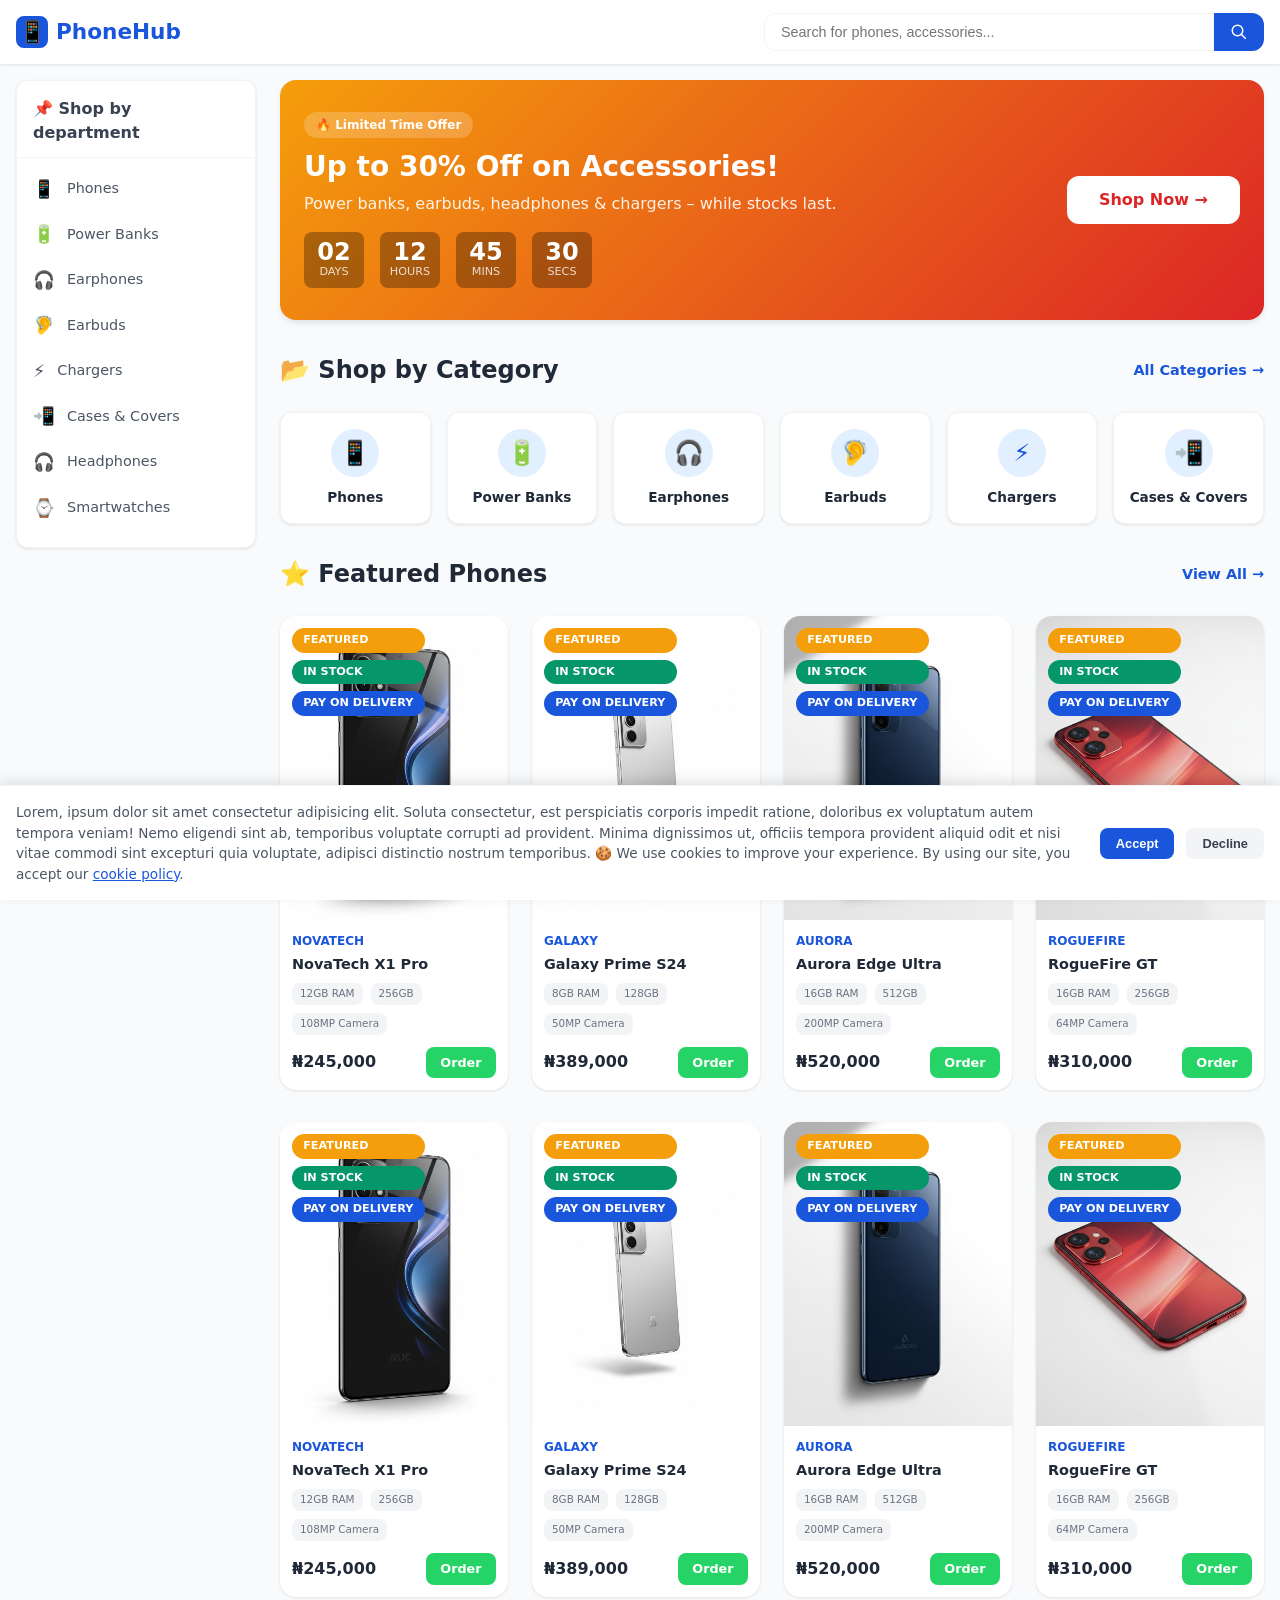
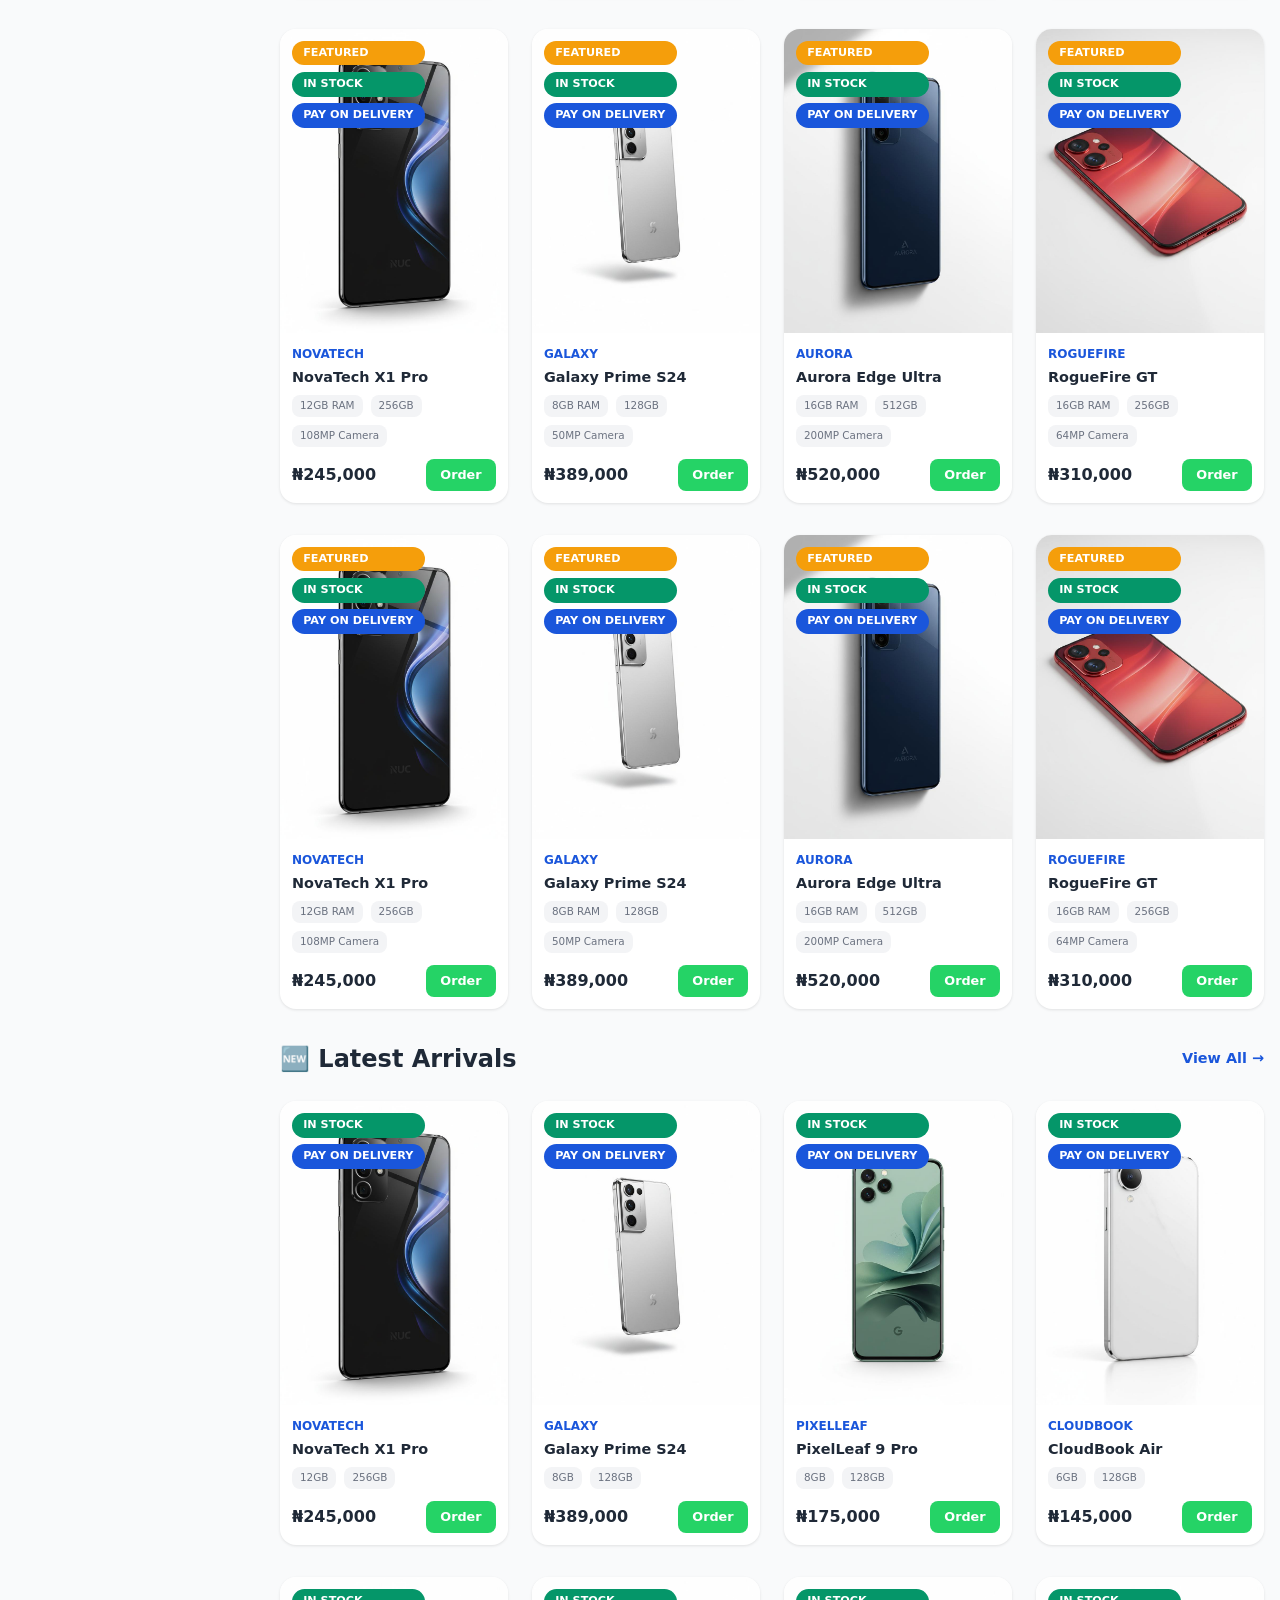
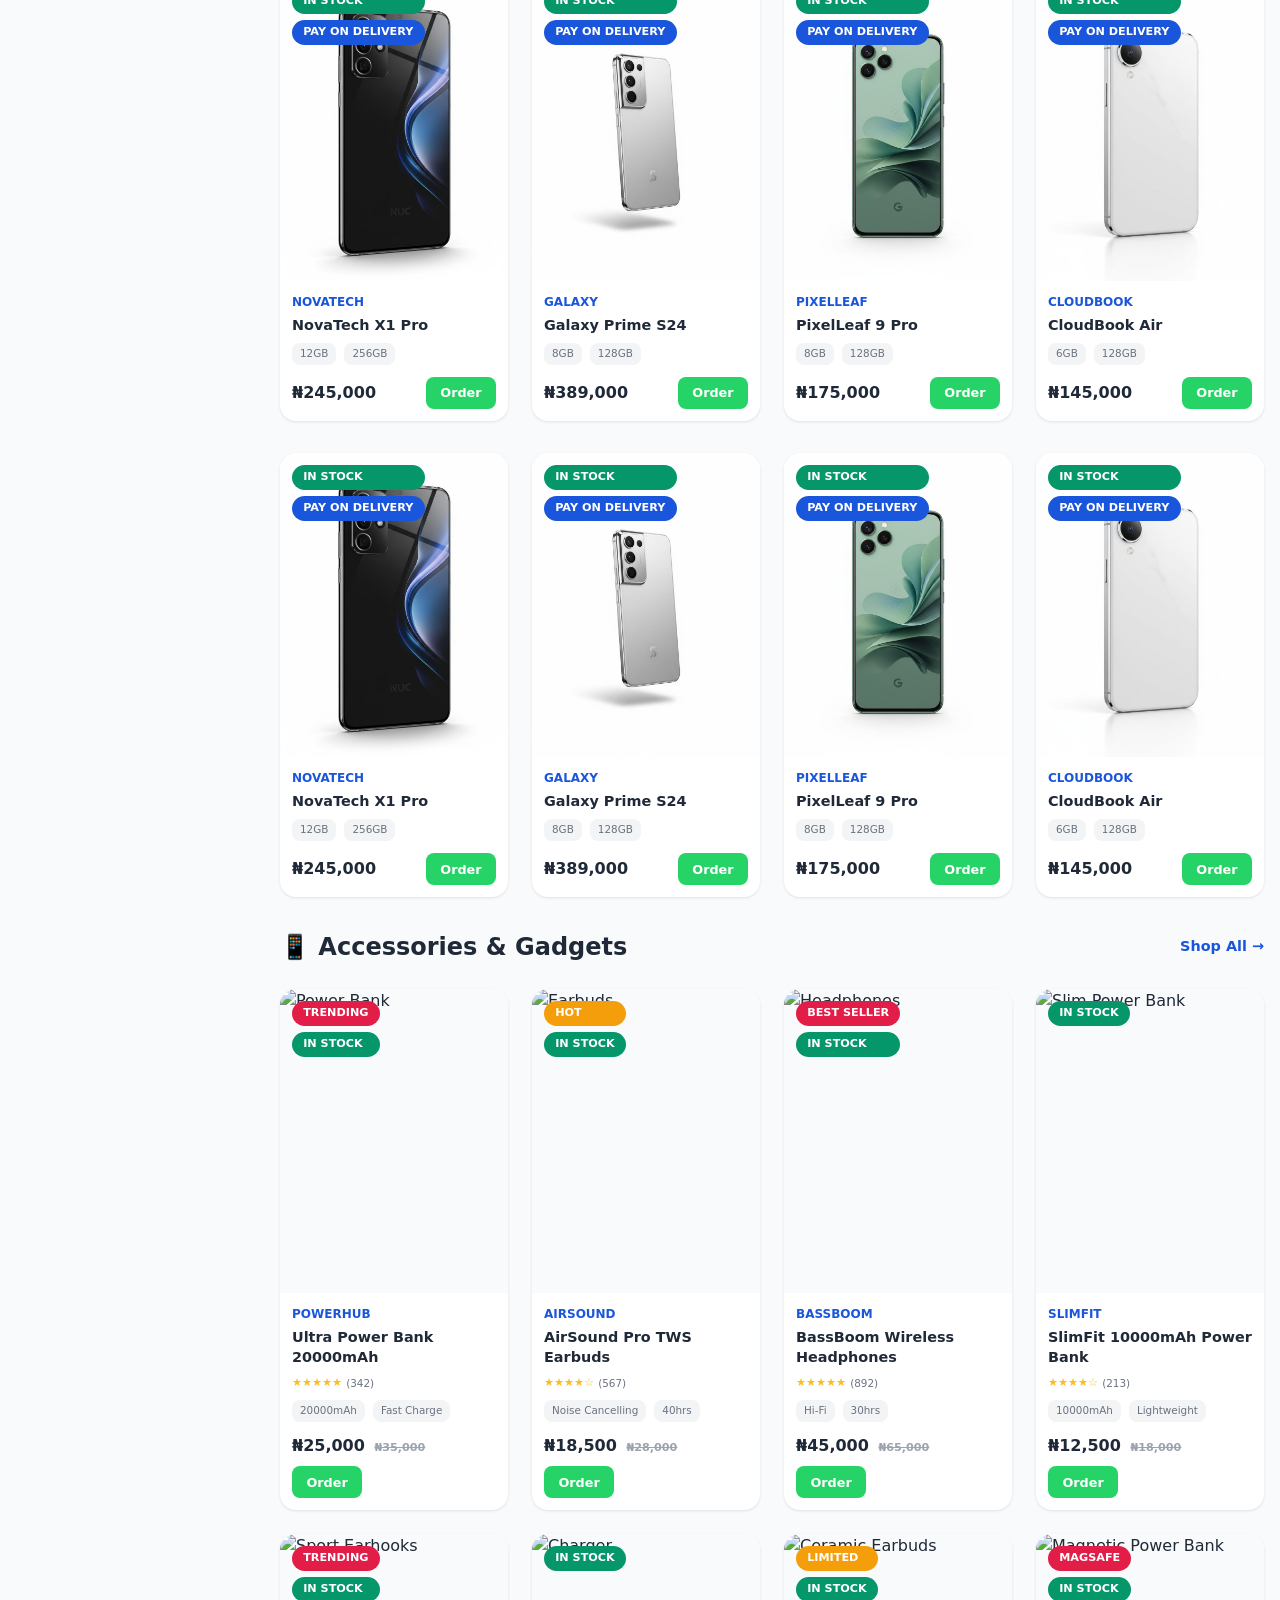
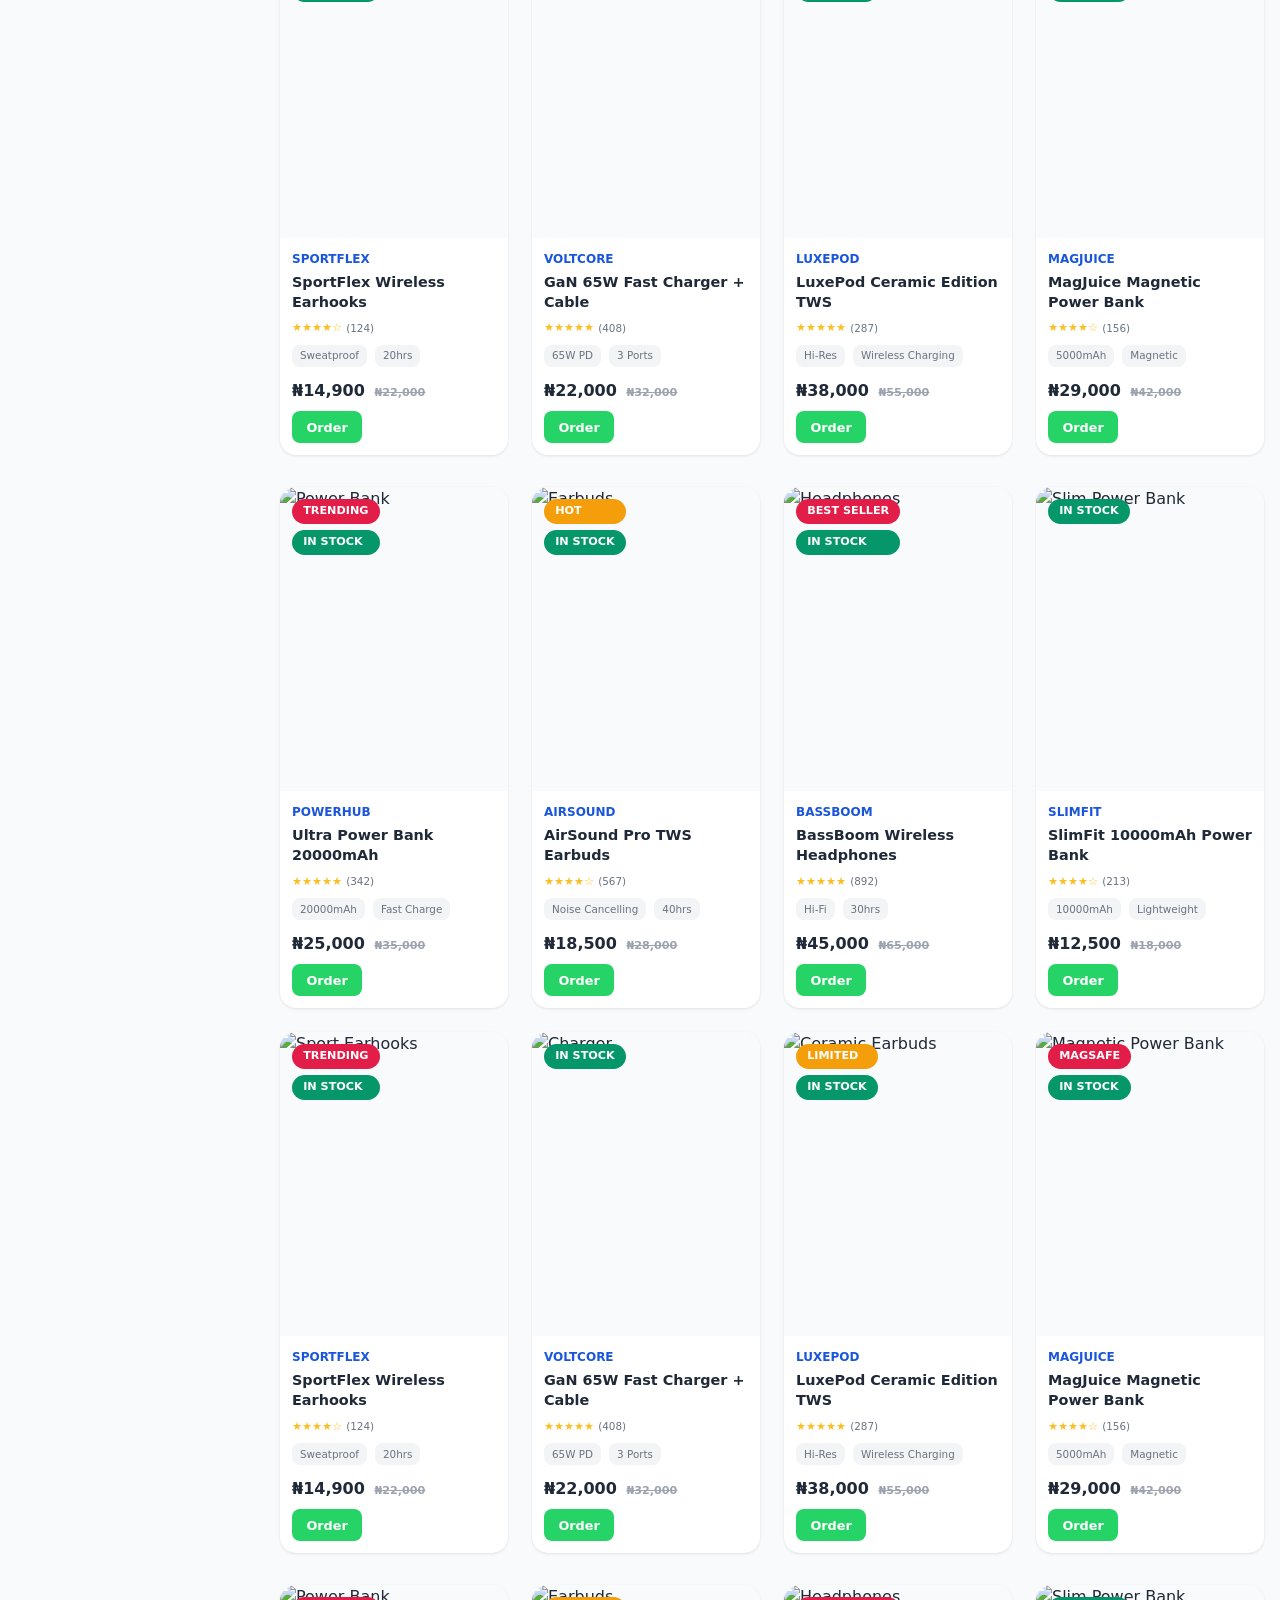
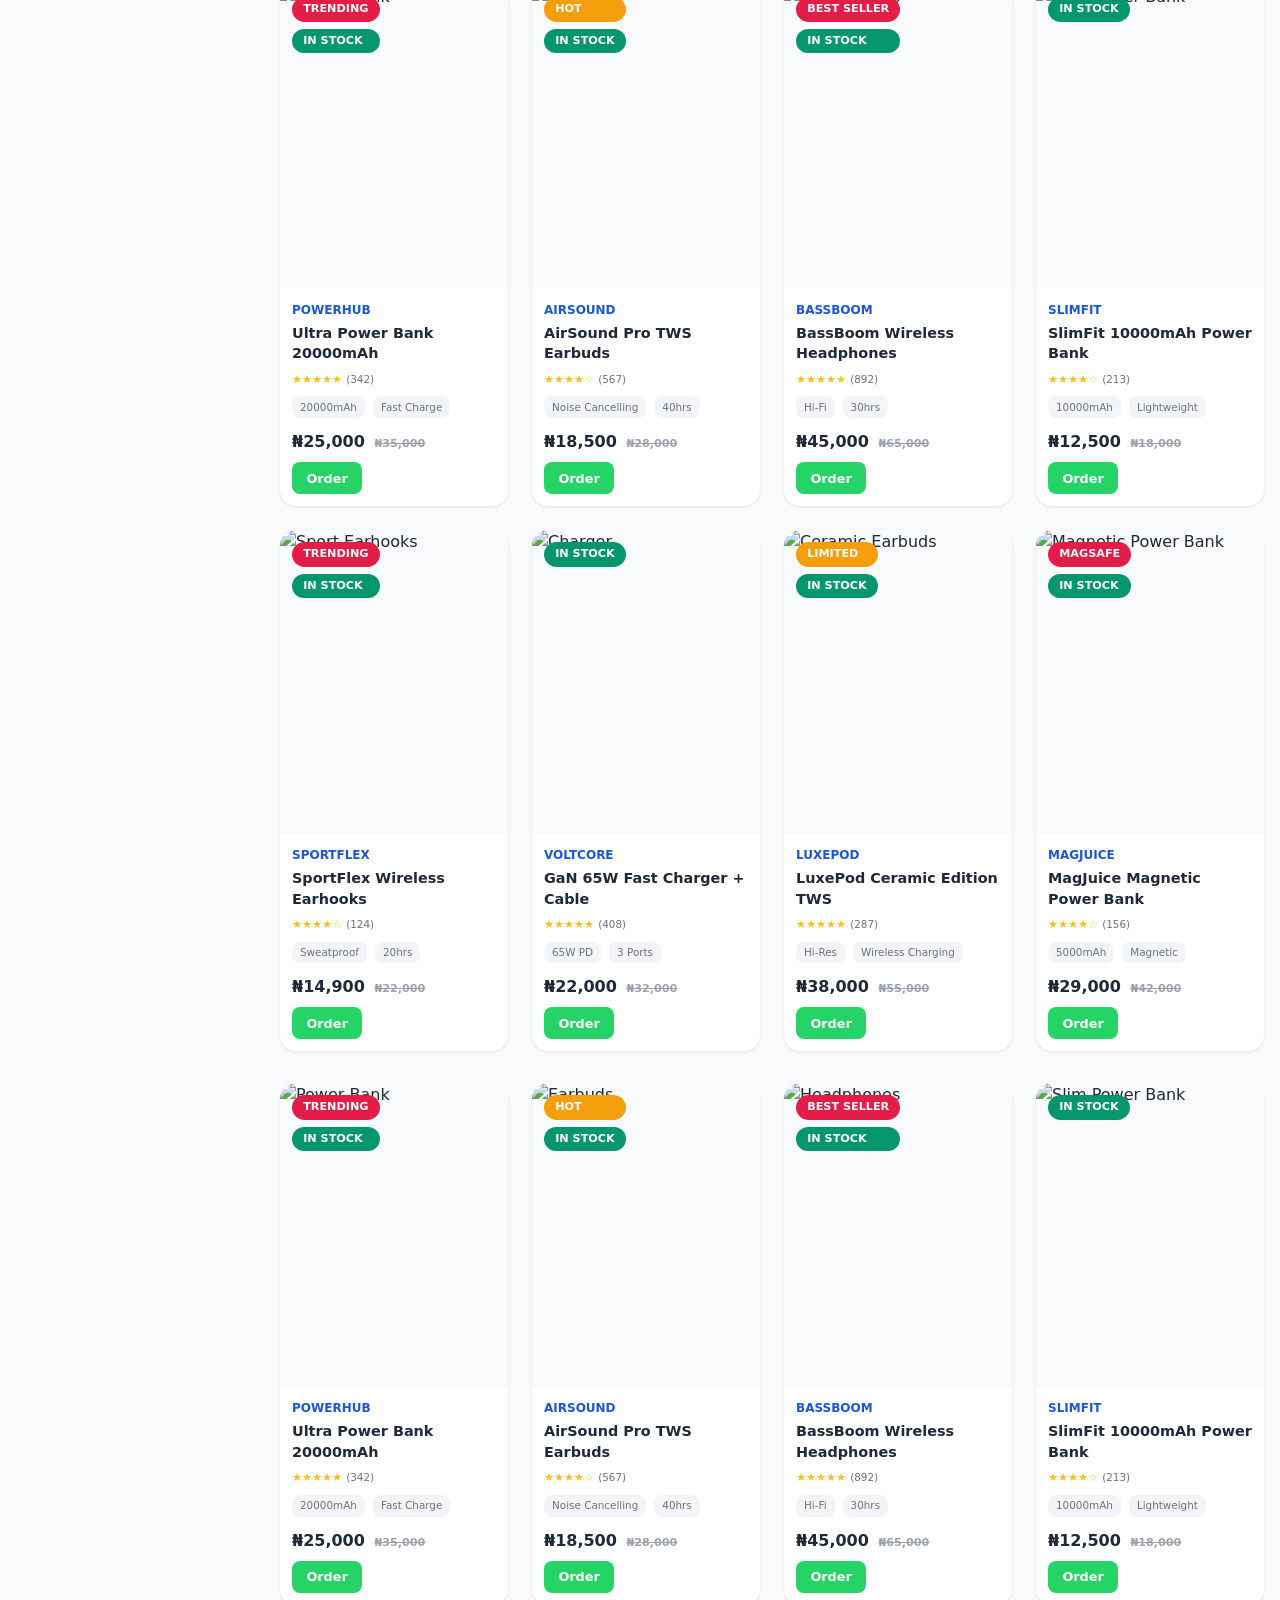
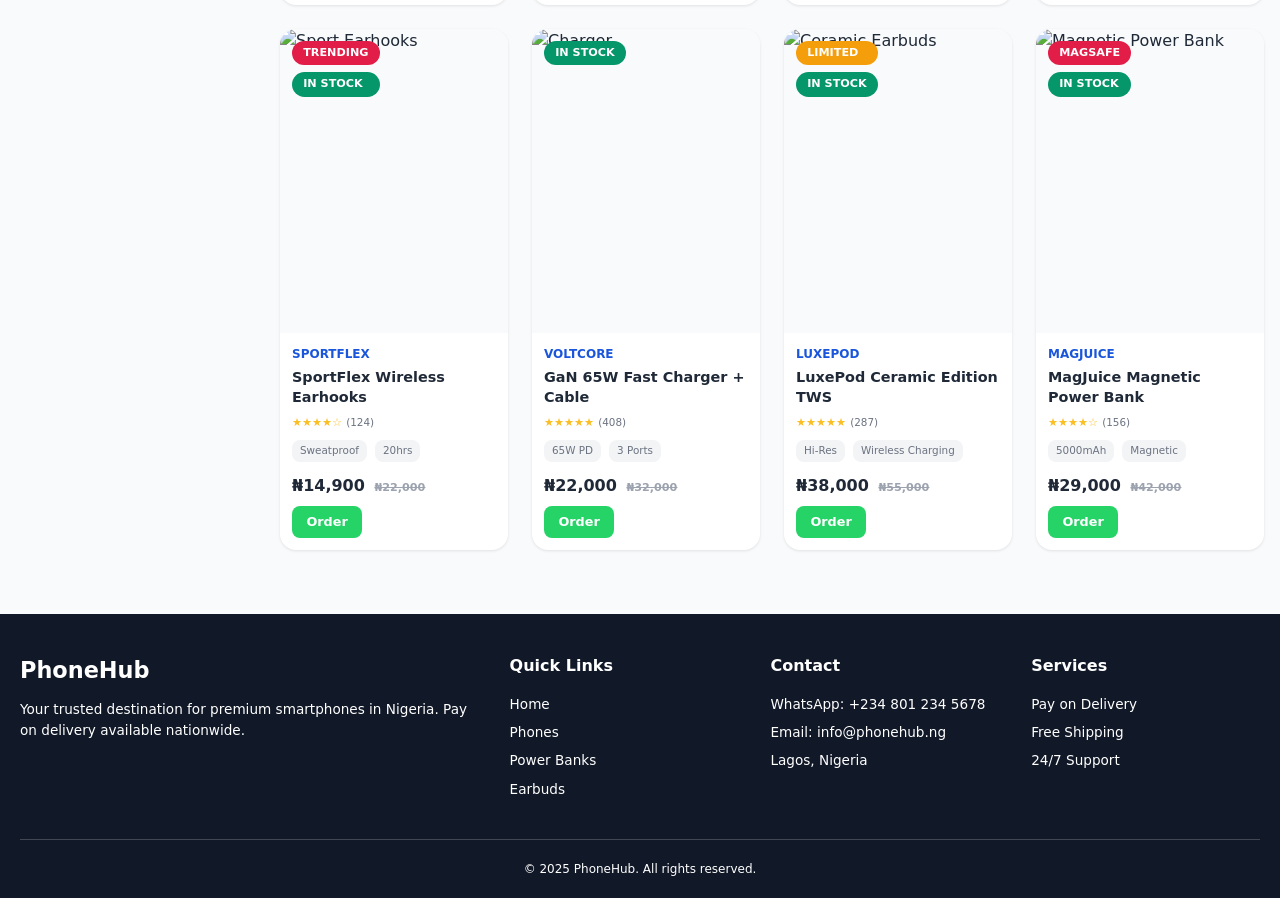
==== commit a0eb8fa6: "Updated index page" ====
--- a/index.html
+++ b/index.html
@@ -1,5 +1,6 @@
 <!DOCTYPE html>
 <html lang="en">
+
 <head>
   <meta charset="UTF-8">
   <meta name="viewport" content="width=device-width, initial-scale=1.0, viewport-fit=cover">
@@ -28,9 +29,9 @@
       --gray-200: #f3f4f6;
       --gray-100: #f9fafb;
       --white: #ffffff;
-      --shadow: 0 1px 3px rgba(0,0,0,0.1);
-      --shadow-md: 0 4px 6px -1px rgba(0,0,0,0.1);
-      --shadow-lg: 0 10px 15px -3px rgba(0,0,0,0.1);
+      --shadow: 0 1px 3px rgba(0, 0, 0, 0.1);
+      --shadow-md: 0 4px 6px -1px rgba(0, 0, 0, 0.1);
+      --shadow-lg: 0 10px 15px -3px rgba(0, 0, 0, 0.1);
       --radius: 0.5rem;
       --radius-lg: 0.75rem;
       --radius-xl: 1rem;
@@ -215,51 +216,63 @@
         flex-direction: column;
         gap: 1rem;
       }
+
       .side-navbar {
         width: 100%;
         position: static;
         margin-bottom: 0;
       }
+
       .side-navbar-list li a {
         padding: 0.75rem 1rem;
       }
+
       .nav-container {
         flex-wrap: wrap;
         height: auto;
         padding: 0.75rem 1rem;
         gap: 0.8rem;
       }
+
       .logo {
         font-size: 1.2rem;
       }
+
       .search-container {
         max-width: 100%;
         margin-left: 0;
         width: 100%;
       }
+
       .promo-banner .container {
         flex-direction: column;
         text-align: center;
         padding: 1.5rem;
       }
+
       .promo-title {
         font-size: 1.4rem;
       }
+
       .promo-timer {
         justify-content: center;
       }
+
       .timer-box {
         min-width: 50px;
         padding: 0.4rem;
       }
+
       .timer-number {
         font-size: 1.2rem;
       }
+
       .promo-button {
         width: 100%;
         text-align: center;
         white-space: normal;
       }
+
       .section-title {
         font-size: 1.3rem;
       }
@@ -287,7 +300,7 @@
     }
 
     .promo-label {
-      background: rgba(255,255,255,0.2);
+      background: rgba(255, 255, 255, 0.2);
       display: inline-block;
       padding: 0.25rem 0.75rem;
       border-radius: 999px;
@@ -306,7 +319,7 @@
     }
 
     .promo-description {
-      color: rgba(255,255,255,0.9);
+      color: rgba(255, 255, 255, 0.9);
       font-size: 1rem;
       margin-bottom: 1rem;
     }
@@ -319,7 +332,7 @@
     }
 
     .timer-box {
-      background: rgba(0,0,0,0.3);
+      background: rgba(0, 0, 0, 0.3);
       padding: 0.5rem;
       border-radius: var(--radius);
       text-align: center;
@@ -335,7 +348,7 @@
 
     .timer-label {
       font-size: 0.7rem;
-      color: rgba(255,255,255,0.8);
+      color: rgba(255, 255, 255, 0.8);
       text-transform: uppercase;
     }
 
@@ -395,10 +408,15 @@
     }
 
     @media (min-width: 480px) {
-      .category-grid { grid-template-columns: repeat(4, 1fr); }
-    }
+      .category-grid {
+        grid-template-columns: repeat(4, 1fr);
+      }
+    }
+
     @media (min-width: 768px) {
-      .category-grid { grid-template-columns: repeat(6, 1fr); }
+      .category-grid {
+        grid-template-columns: repeat(6, 1fr);
+      }
     }
 
     .category-card {
@@ -507,10 +525,25 @@
       text-transform: uppercase;
     }
 
-    .badge-featured { background: var(--accent); color: white; }
-    .badge-stock { background: var(--success); color: white; }
-    .badge-delivery { background: var(--primary); color: white; }
-    .badge-trending { background: #e11d48; color: white; }
+    .badge-featured {
+      background: var(--accent);
+      color: white;
+    }
+
+    .badge-stock {
+      background: var(--success);
+      color: white;
+    }
+
+    .badge-delivery {
+      background: var(--primary);
+      color: white;
+    }
+
+    .badge-trending {
+      background: #e11d48;
+      color: white;
+    }
 
     .product-info {
       padding: 0.75rem;
@@ -558,12 +591,14 @@
       gap: 0.25rem;
       margin: 0.25rem 0 0.5rem;
     }
+
     .stars {
       display: flex;
       gap: 2px;
       color: #fbbf24;
       font-size: 0.7rem;
     }
+
     .rating-count {
       font-size: 0.65rem;
       color: var(--gray-600);
@@ -615,9 +650,24 @@
       grid-template-columns: repeat(2, 1fr);
       gap: 1rem;
     }
-    @media (min-width: 480px) { .brands-grid { grid-template-columns: repeat(3, 1fr); } }
-    @media (min-width: 768px) { .brands-grid { grid-template-columns: repeat(4, 1fr); } }
-    @media (min-width: 1024px) { .brands-grid { grid-template-columns: repeat(6, 1fr); } }
+
+    @media (min-width: 480px) {
+      .brands-grid {
+        grid-template-columns: repeat(3, 1fr);
+      }
+    }
+
+    @media (min-width: 768px) {
+      .brands-grid {
+        grid-template-columns: repeat(4, 1fr);
+      }
+    }
+
+    @media (min-width: 1024px) {
+      .brands-grid {
+        grid-template-columns: repeat(6, 1fr);
+      }
+    }
 
     .brand-card {
       background: white;
@@ -628,11 +678,13 @@
       transition: var(--transition);
       border: 1px solid transparent;
     }
+
     .brand-card:hover {
       box-shadow: var(--shadow-md);
       transform: translateY(-2px);
       border-color: var(--primary-light);
     }
+
     .brand-icon {
       width: 44px;
       height: 44px;
@@ -644,8 +696,17 @@
       margin: 0 auto 0.6rem;
       color: var(--primary);
     }
-    .brand-name { font-weight: 700; font-size: 0.9rem; }
-    .brand-count { font-size: 0.7rem; color: var(--gray-500); margin-top: 0.2rem; }
+
+    .brand-name {
+      font-weight: 700;
+      font-size: 0.9rem;
+    }
+
+    .brand-count {
+      font-size: 0.7rem;
+      color: var(--gray-500);
+      margin-top: 0.2rem;
+    }
 
     /* WhatsApp float */
     .whatsapp-float {
@@ -654,6 +715,7 @@
       right: 1rem;
       z-index: 999;
     }
+
     .whatsapp-btn {
       display: flex;
       align-items: center;
@@ -667,11 +729,16 @@
       box-shadow: var(--shadow-lg);
       transition: var(--transition);
     }
+
     .whatsapp-btn:hover {
       background: #128c7e;
       transform: scale(1.02);
     }
-    .whatsapp-btn svg { width: 22px; height: 22px; }
+
+    .whatsapp-btn svg {
+      width: 22px;
+      height: 22px;
+    }
 
     /* Cookie Consent Banner */
     .cookie-banner {
@@ -680,7 +747,7 @@
       left: 0;
       right: 0;
       background: var(--white);
-      box-shadow: 0 -4px 12px rgba(0,0,0,0.1);
+      box-shadow: 0 -4px 12px rgba(0, 0, 0, 0.1);
       padding: 1rem;
       z-index: 1000;
       border-top: 1px solid var(--gray-200);
@@ -747,10 +814,12 @@
         text-align: center;
         padding: 1rem;
       }
+
       .cookie-buttons {
         width: 100%;
         justify-content: center;
       }
+
       .cookie-btn {
         flex: 1;
         text-align: center;
@@ -764,6 +833,7 @@
       padding: 2.5rem 1.25rem 1.25rem;
       margin-top: 2rem;
     }
+
     .footer-content {
       max-width: 1280px;
       margin: 0 auto;
@@ -771,43 +841,61 @@
       gap: 2rem;
       grid-template-columns: 1fr;
     }
-    @media (min-width: 540px) { .footer-content { grid-template-columns: repeat(2, 1fr); } }
-    @media (min-width: 900px) { .footer-content { grid-template-columns: 2fr 1fr 1fr 1fr; } }
+
+    @media (min-width: 540px) {
+      .footer-content {
+        grid-template-columns: repeat(2, 1fr);
+      }
+    }
+
+    @media (min-width: 900px) {
+      .footer-content {
+        grid-template-columns: 2fr 1fr 1fr 1fr;
+      }
+    }
+
     .footer-brand {
       color: white;
       font-size: 1.4rem;
       font-weight: 800;
       margin-bottom: 0.75rem;
     }
+
     .footer-desc {
       color: white;
       font-size: 0.85rem;
     }
+
     .footer-title {
       color: white;
       font-weight: 700;
       margin-bottom: 1rem;
       font-size: 1rem;
     }
+
     .footer-links {
       list-style: none;
     }
+
     .footer-links li {
       margin-bottom: 0.5rem;
       font-size: 0.85rem;
     }
+
     .footer-links a {
       color: white;
     }
+
     .footer-links a:hover {
       text-decoration: underline;
       opacity: 0.9;
     }
+
     .footer-bottom {
       max-width: 1280px;
       margin: 2rem auto 0;
       padding-top: 1.25rem;
-      border-top: 1px solid rgba(255,255,255,0.2);
+      border-top: 1px solid rgba(255, 255, 255, 0.2);
       text-align: center;
       font-size: 0.75rem;
       color: white;
@@ -817,26 +905,32 @@
       .product-name {
         font-size: 0.85rem;
       }
+
       .spec-tag {
         font-size: 0.6rem;
       }
+
       .whatsapp-btn span {
         display: inline-block;
         font-size: 0.8rem;
       }
+
       .whatsapp-btn {
         padding: 0.55rem 1rem;
         gap: 0.4rem;
       }
+
       .brand-card {
         padding: 1rem 0.25rem;
       }
+
       .brand-name {
         font-size: 0.8rem;
       }
     }
   </style>
 </head>
+
 <body>
   <!-- Main Navigation -->
   <nav class="navbar">
@@ -847,7 +941,8 @@
       </a>
       <div class="search-container">
         <form class="search-form" action="phone.html" method="get">
-          <input class="search-input" type="text" name="q" placeholder="Search for phones, accessories..." aria-label="Search">
+          <input class="search-input" type="text" name="q" placeholder="Search for phones, accessories..."
+            aria-label="Search">
           <button class="search-btn" type="submit">
             <svg width="18" height="18" viewBox="0 0 24 24" fill="none" stroke="currentColor" stroke-width="2">
               <circle cx="10" cy="10" r="7"></circle>
@@ -886,10 +981,22 @@
             <div class="promo-title">Up to 30% Off on Accessories!</div>
             <div class="promo-description">Power banks, earbuds, headphones & chargers – while stocks last.</div>
             <div class="promo-timer">
-              <div class="timer-box"><div class="timer-number">02</div><div class="timer-label">Days</div></div>
-              <div class="timer-box"><div class="timer-number">12</div><div class="timer-label">Hours</div></div>
-              <div class="timer-box"><div class="timer-number">45</div><div class="timer-label">Mins</div></div>
-              <div class="timer-box"><div class="timer-number">30</div><div class="timer-label">Secs</div></div>
+              <div class="timer-box">
+                <div class="timer-number">02</div>
+                <div class="timer-label">Days</div>
+              </div>
+              <div class="timer-box">
+                <div class="timer-number">12</div>
+                <div class="timer-label">Hours</div>
+              </div>
+              <div class="timer-box">
+                <div class="timer-number">45</div>
+                <div class="timer-label">Mins</div>
+              </div>
+              <div class="timer-box">
+                <div class="timer-number">30</div>
+                <div class="timer-label">Secs</div>
+              </div>
             </div>
           </div>
           <a href="phone.html?cat=accessories" class="promo-button">Shop Now →</a>
@@ -903,12 +1010,30 @@
           <a href="phone.html" class="view-all">All Categories →</a>
         </div>
         <div class="category-grid">
-          <a href="phone.html?cat=phones" class="category-card"><div class="category-icon">📱</div><div class="category-name">Phones</div></a>
-          <a href="phone.html?cat=powerbanks" class="category-card"><div class="category-icon">🔋</div><div class="category-name">Power Banks</div></a>
-          <a href="phone.html?cat=earphones" class="category-card"><div class="category-icon">🎧</div><div class="category-name">Earphones</div></a>
-          <a href="phone.html?cat=earbuds" class="category-card"><div class="category-icon">🦻</div><div class="category-name">Earbuds</div></a>
-          <a href="phone.html?cat=chargers" class="category-card"><div class="category-icon">⚡</div><div class="category-name">Chargers</div></a>
-          <a href="phone.html?cat=cases" class="category-card"><div class="category-icon">📲</div><div class="category-name">Cases & Covers</div></a>
+          <a href="phone.html?cat=phones" class="category-card">
+            <div class="category-icon">📱</div>
+            <div class="category-name">Phones</div>
+          </a>
+          <a href="phone.html?cat=powerbanks" class="category-card">
+            <div class="category-icon">🔋</div>
+            <div class="category-name">Power Banks</div>
+          </a>
+          <a href="phone.html?cat=earphones" class="category-card">
+            <div class="category-icon">🎧</div>
+            <div class="category-name">Earphones</div>
+          </a>
+          <a href="phone.html?cat=earbuds" class="category-card">
+            <div class="category-icon">🦻</div>
+            <div class="category-name">Earbuds</div>
+          </a>
+          <a href="phone.html?cat=chargers" class="category-card">
+            <div class="category-icon">⚡</div>
+            <div class="category-name">Chargers</div>
+          </a>
+          <a href="phone.html?cat=cases" class="category-card">
+            <div class="category-icon">📲</div>
+            <div class="category-name">Cases & Covers</div>
+          </a>
         </div>
       </section>
 
@@ -922,64 +1047,405 @@
           <div class="product-card">
             <a href="phone-details.html">
               <div class="product-image">
-                <div class="product-badges"><span class="badge badge-featured">Featured</span><span class="badge badge-stock">In Stock</span><span class="badge badge-delivery">Pay on Delivery</span></div>
-                <img src="images/phone-1.jpg" alt="NovaTech X1 Pro" onerror="this.src='https://placehold.co/400x500?text=NovaTech+X1'">
+                <div class="product-badges"><span class="badge badge-featured">Featured</span><span
+                    class="badge badge-stock">In Stock</span><span class="badge badge-delivery">Pay on Delivery</span>
+                </div>
+                <img src="images/phone-1.jpg" alt="NovaTech X1 Pro"
+                  onerror="this.src='https://placehold.co/400x500?text=NovaTech+X1'">
               </div>
             </a>
             <div class="product-info">
               <div class="product-brand">NovaTech</div>
-              <a href="phone-details.html"><h3 class="product-name">NovaTech X1 Pro</h3></a>
-              <div class="product-specs"><span class="spec-tag">12GB RAM</span><span class="spec-tag">256GB</span><span class="spec-tag">108MP Camera</span></div>
-              <div class="product-footer"><div class="product-price">₦245,000</div><a href="https://wa.me/2348012345678?text=Hello%2C%20I%20want%20to%20order%20NovaTech%20X1%20Pro" target="_blank" class="btn-whatsapp">Order</a></div>
+              <a href="phone-details.html">
+                <h3 class="product-name">NovaTech X1 Pro</h3>
+              </a>
+              <div class="product-specs"><span class="spec-tag">12GB RAM</span><span class="spec-tag">256GB</span><span
+                  class="spec-tag">108MP Camera</span></div>
+              <div class="product-footer">
+                <div class="product-price">₦245,000</div><a
+                  href="https://wa.me/2348012345678?text=Hello%2C%20I%20want%20to%20order%20NovaTech%20X1%20Pro"
+                  target="_blank" class="btn-whatsapp">Order</a>
+              </div>
             </div>
           </div>
           <div class="product-card">
             <a href="phone-details.html?id=p2">
               <div class="product-image">
-                <div class="product-badges"><span class="badge badge-featured">Featured</span><span class="badge badge-stock">In Stock</span><span class="badge badge-delivery">Pay on Delivery</span></div>
-                <img src="images/phone-2.jpg" alt="Galaxy Prime S24" onerror="this.src='https://placehold.co/400x500?text=Galaxy+S24'">
+                <div class="product-badges"><span class="badge badge-featured">Featured</span><span
+                    class="badge badge-stock">In Stock</span><span class="badge badge-delivery">Pay on Delivery</span>
+                </div>
+                <img src="images/phone-2.jpg" alt="Galaxy Prime S24"
+                  onerror="this.src='https://placehold.co/400x500?text=Galaxy+S24'">
               </div>
             </a>
             <div class="product-info">
               <div class="product-brand">Galaxy</div>
-              <a href="phone-details.html?id=p2"><h3 class="product-name">Galaxy Prime S24</h3></a>
-              <div class="product-specs"><span class="spec-tag">8GB RAM</span><span class="spec-tag">128GB</span><span class="spec-tag">50MP Camera</span></div>
-              <div class="product-footer"><div class="product-price">₦389,000</div><a href="https://wa.me/2348012345678?text=Hello%2C%20I%20want%20to%20order%20Galaxy%20Prime%20S24" target="_blank" class="btn-whatsapp">Order</a></div>
+              <a href="phone-details.html?id=p2">
+                <h3 class="product-name">Galaxy Prime S24</h3>
+              </a>
+              <div class="product-specs"><span class="spec-tag">8GB RAM</span><span class="spec-tag">128GB</span><span
+                  class="spec-tag">50MP Camera</span></div>
+              <div class="product-footer">
+                <div class="product-price">₦389,000</div><a
+                  href="https://wa.me/2348012345678?text=Hello%2C%20I%20want%20to%20order%20Galaxy%20Prime%20S24"
+                  target="_blank" class="btn-whatsapp">Order</a>
+              </div>
             </div>
           </div>
           <div class="product-card">
             <a href="phone-details.html?id=p3">
               <div class="product-image">
-                <div class="product-badges"><span class="badge badge-featured">Featured</span><span class="badge badge-stock">In Stock</span><span class="badge badge-delivery">Pay on Delivery</span></div>
-                <img src="images/phone-3.jpg" alt="Aurora Edge Ultra" onerror="this.src='https://placehold.co/400x500?text=Aurora+Ultra'">
+                <div class="product-badges"><span class="badge badge-featured">Featured</span><span
+                    class="badge badge-stock">In Stock</span><span class="badge badge-delivery">Pay on Delivery</span>
+                </div>
+                <img src="images/phone-3.jpg" alt="Aurora Edge Ultra"
+                  onerror="this.src='https://placehold.co/400x500?text=Aurora+Ultra'">
               </div>
             </a>
             <div class="product-info">
               <div class="product-brand">Aurora</div>
-              <a href="phone-details.html?id=p3"><h3 class="product-name">Aurora Edge Ultra</h3></a>
-              <div class="product-specs"><span class="spec-tag">16GB RAM</span><span class="spec-tag">512GB</span><span class="spec-tag">200MP Camera</span></div>
-              <div class="product-footer"><div class="product-price">₦520,000</div><a href="https://wa.me/2348012345678?text=Hello%2C%20I%20want%20to%20order%20Aurora%20Edge%20Ultra" target="_blank" class="btn-whatsapp">Order</a></div>
+              <a href="phone-details.html?id=p3">
+                <h3 class="product-name">Aurora Edge Ultra</h3>
+              </a>
+              <div class="product-specs"><span class="spec-tag">16GB RAM</span><span class="spec-tag">512GB</span><span
+                  class="spec-tag">200MP Camera</span></div>
+              <div class="product-footer">
+                <div class="product-price">₦520,000</div><a
+                  href="https://wa.me/2348012345678?text=Hello%2C%20I%20want%20to%20order%20Aurora%20Edge%20Ultra"
+                  target="_blank" class="btn-whatsapp">Order</a>
+              </div>
             </div>
           </div>
           <div class="product-card">
             <a href="phone-details.html?id=p6">
               <div class="product-image">
-                <div class="product-badges"><span class="badge badge-featured">Featured</span><span class="badge badge-stock">In Stock</span><span class="badge badge-delivery">Pay on Delivery</span></div>
-                <img src="images/phone-6.jpg" alt="RogueFire GT" onerror="this.src='https://placehold.co/400x500?text=RogueFire+GT'">
+                <div class="product-badges"><span class="badge badge-featured">Featured</span><span
+                    class="badge badge-stock">In Stock</span><span class="badge badge-delivery">Pay on Delivery</span>
+                </div>
+                <img src="images/phone-6.jpg" alt="RogueFire GT"
+                  onerror="this.src='https://placehold.co/400x500?text=RogueFire+GT'">
               </div>
             </a>
             <div class="product-info">
               <div class="product-brand">RogueFire</div>
-              <a href="phone-details.html?id=p6"><h3 class="product-name">RogueFire GT</h3></a>
-              <div class="product-specs"><span class="spec-tag">16GB RAM</span><span class="spec-tag">256GB</span><span class="spec-tag">64MP Camera</span></div>
-              <div class="product-footer"><div class="product-price">₦310,000</div><a href="https://wa.me/2348012345678?text=Hello%2C%20I%20want%20to%20order%20RogueFire%20GT" target="_blank" class="btn-whatsapp">Order</a></div>
+              <a href="phone-details.html?id=p6">
+                <h3 class="product-name">RogueFire GT</h3>
+              </a>
+              <div class="product-specs"><span class="spec-tag">16GB RAM</span><span class="spec-tag">256GB</span><span
+                  class="spec-tag">64MP Camera</span></div>
+              <div class="product-footer">
+                <div class="product-price">₦310,000</div><a
+                  href="https://wa.me/2348012345678?text=Hello%2C%20I%20want%20to%20order%20RogueFire%20GT"
+                  target="_blank" class="btn-whatsapp">Order</a>
+              </div>
             </div>
           </div>
         </div>
       </section>
+      <section class="section">
+        <div class="product-grid">
+          <div class="product-card">
+            <a href="phone-details.html">
+              <div class="product-image">
+                <div class="product-badges"><span class="badge badge-featured">Featured</span><span
+                    class="badge badge-stock">In Stock</span><span class="badge badge-delivery">Pay on Delivery</span>
+                </div>
+                <img src="images/phone-1.jpg" alt="NovaTech X1 Pro"
+                  onerror="this.src='https://placehold.co/400x500?text=NovaTech+X1'">
+              </div>
+            </a>
+            <div class="product-info">
+              <div class="product-brand">NovaTech</div>
+              <a href="phone-details.html">
+                <h3 class="product-name">NovaTech X1 Pro</h3>
+              </a>
+              <div class="product-specs"><span class="spec-tag">12GB RAM</span><span class="spec-tag">256GB</span><span
+                  class="spec-tag">108MP Camera</span></div>
+              <div class="product-footer">
+                <div class="product-price">₦245,000</div><a
+                  href="https://wa.me/2348012345678?text=Hello%2C%20I%20want%20to%20order%20NovaTech%20X1%20Pro"
+                  target="_blank" class="btn-whatsapp">Order</a>
+              </div>
+            </div>
+          </div>
+          <div class="product-card">
+            <a href="phone-details.html?id=p2">
+              <div class="product-image">
+                <div class="product-badges"><span class="badge badge-featured">Featured</span><span
+                    class="badge badge-stock">In Stock</span><span class="badge badge-delivery">Pay on Delivery</span>
+                </div>
+                <img src="images/phone-2.jpg" alt="Galaxy Prime S24"
+                  onerror="this.src='https://placehold.co/400x500?text=Galaxy+S24'">
+              </div>
+            </a>
+            <div class="product-info">
+              <div class="product-brand">Galaxy</div>
+              <a href="phone-details.html?id=p2">
+                <h3 class="product-name">Galaxy Prime S24</h3>
+              </a>
+              <div class="product-specs"><span class="spec-tag">8GB RAM</span><span class="spec-tag">128GB</span><span
+                  class="spec-tag">50MP Camera</span></div>
+              <div class="product-footer">
+                <div class="product-price">₦389,000</div><a
+                  href="https://wa.me/2348012345678?text=Hello%2C%20I%20want%20to%20order%20Galaxy%20Prime%20S24"
+                  target="_blank" class="btn-whatsapp">Order</a>
+              </div>
+            </div>
+          </div>
+          <div class="product-card">
+            <a href="phone-details.html?id=p3">
+              <div class="product-image">
+                <div class="product-badges"><span class="badge badge-featured">Featured</span><span
+                    class="badge badge-stock">In Stock</span><span class="badge badge-delivery">Pay on Delivery</span>
+                </div>
+                <img src="images/phone-3.jpg" alt="Aurora Edge Ultra"
+                  onerror="this.src='https://placehold.co/400x500?text=Aurora+Ultra'">
+              </div>
+            </a>
+            <div class="product-info">
+              <div class="product-brand">Aurora</div>
+              <a href="phone-details.html?id=p3">
+                <h3 class="product-name">Aurora Edge Ultra</h3>
+              </a>
+              <div class="product-specs"><span class="spec-tag">16GB RAM</span><span class="spec-tag">512GB</span><span
+                  class="spec-tag">200MP Camera</span></div>
+              <div class="product-footer">
+                <div class="product-price">₦520,000</div><a
+                  href="https://wa.me/2348012345678?text=Hello%2C%20I%20want%20to%20order%20Aurora%20Edge%20Ultra"
+                  target="_blank" class="btn-whatsapp">Order</a>
+              </div>
+            </div>
+          </div>
+          <div class="product-card">
+            <a href="phone-details.html?id=p6">
+              <div class="product-image">
+                <div class="product-badges"><span class="badge badge-featured">Featured</span><span
+                    class="badge badge-stock">In Stock</span><span class="badge badge-delivery">Pay on Delivery</span>
+                </div>
+                <img src="images/phone-6.jpg" alt="RogueFire GT"
+                  onerror="this.src='https://placehold.co/400x500?text=RogueFire+GT'">
+              </div>
+            </a>
+            <div class="product-info">
+              <div class="product-brand">RogueFire</div>
+              <a href="phone-details.html?id=p6">
+                <h3 class="product-name">RogueFire GT</h3>
+              </a>
+              <div class="product-specs"><span class="spec-tag">16GB RAM</span><span class="spec-tag">256GB</span><span
+                  class="spec-tag">64MP Camera</span></div>
+              <div class="product-footer">
+                <div class="product-price">₦310,000</div><a
+                  href="https://wa.me/2348012345678?text=Hello%2C%20I%20want%20to%20order%20RogueFire%20GT"
+                  target="_blank" class="btn-whatsapp">Order</a>
+              </div>
+            </div>
+          </div>
+        </div>
+      </section>
+      <section class="section">
+        <div class="product-grid">
+          <div class="product-card">
+            <a href="phone-details.html">
+              <div class="product-image">
+                <div class="product-badges"><span class="badge badge-featured">Featured</span><span
+                    class="badge badge-stock">In Stock</span><span class="badge badge-delivery">Pay on Delivery</span>
+                </div>
+                <img src="images/phone-1.jpg" alt="NovaTech X1 Pro"
+                  onerror="this.src='https://placehold.co/400x500?text=NovaTech+X1'">
+              </div>
+            </a>
+            <div class="product-info">
+              <div class="product-brand">NovaTech</div>
+              <a href="phone-details.html">
+                <h3 class="product-name">NovaTech X1 Pro</h3>
+              </a>
+              <div class="product-specs"><span class="spec-tag">12GB RAM</span><span class="spec-tag">256GB</span><span
+                  class="spec-tag">108MP Camera</span></div>
+              <div class="product-footer">
+                <div class="product-price">₦245,000</div><a
+                  href="https://wa.me/2348012345678?text=Hello%2C%20I%20want%20to%20order%20NovaTech%20X1%20Pro"
+                  target="_blank" class="btn-whatsapp">Order</a>
+              </div>
+            </div>
+          </div>
+          <div class="product-card">
+            <a href="phone-details.html?id=p2">
+              <div class="product-image">
+                <div class="product-badges"><span class="badge badge-featured">Featured</span><span
+                    class="badge badge-stock">In Stock</span><span class="badge badge-delivery">Pay on Delivery</span>
+                </div>
+                <img src="images/phone-2.jpg" alt="Galaxy Prime S24"
+                  onerror="this.src='https://placehold.co/400x500?text=Galaxy+S24'">
+              </div>
+            </a>
+            <div class="product-info">
+              <div class="product-brand">Galaxy</div>
+              <a href="phone-details.html?id=p2">
+                <h3 class="product-name">Galaxy Prime S24</h3>
+              </a>
+              <div class="product-specs"><span class="spec-tag">8GB RAM</span><span class="spec-tag">128GB</span><span
+                  class="spec-tag">50MP Camera</span></div>
+              <div class="product-footer">
+                <div class="product-price">₦389,000</div><a
+                  href="https://wa.me/2348012345678?text=Hello%2C%20I%20want%20to%20order%20Galaxy%20Prime%20S24"
+                  target="_blank" class="btn-whatsapp">Order</a>
+              </div>
+            </div>
+          </div>
+          <div class="product-card">
+            <a href="phone-details.html?id=p3">
+              <div class="product-image">
+                <div class="product-badges"><span class="badge badge-featured">Featured</span><span
+                    class="badge badge-stock">In Stock</span><span class="badge badge-delivery">Pay on Delivery</span>
+                </div>
+                <img src="images/phone-3.jpg" alt="Aurora Edge Ultra"
+                  onerror="this.src='https://placehold.co/400x500?text=Aurora+Ultra'">
+              </div>
+            </a>
+            <div class="product-info">
+              <div class="product-brand">Aurora</div>
+              <a href="phone-details.html?id=p3">
+                <h3 class="product-name">Aurora Edge Ultra</h3>
+              </a>
+              <div class="product-specs"><span class="spec-tag">16GB RAM</span><span class="spec-tag">512GB</span><span
+                  class="spec-tag">200MP Camera</span></div>
+              <div class="product-footer">
+                <div class="product-price">₦520,000</div><a
+                  href="https://wa.me/2348012345678?text=Hello%2C%20I%20want%20to%20order%20Aurora%20Edge%20Ultra"
+                  target="_blank" class="btn-whatsapp">Order</a>
+              </div>
+            </div>
+          </div>
+          <div class="product-card">
+            <a href="phone-details.html?id=p6">
+              <div class="product-image">
+                <div class="product-badges"><span class="badge badge-featured">Featured</span><span
+                    class="badge badge-stock">In Stock</span><span class="badge badge-delivery">Pay on Delivery</span>
+                </div>
+                <img src="images/phone-6.jpg" alt="RogueFire GT"
+                  onerror="this.src='https://placehold.co/400x500?text=RogueFire+GT'">
+              </div>
+            </a>
+            <div class="product-info">
+              <div class="product-brand">RogueFire</div>
+              <a href="phone-details.html?id=p6">
+                <h3 class="product-name">RogueFire GT</h3>
+              </a>
+              <div class="product-specs"><span class="spec-tag">16GB RAM</span><span class="spec-tag">256GB</span><span
+                  class="spec-tag">64MP Camera</span></div>
+              <div class="product-footer">
+                <div class="product-price">₦310,000</div><a
+                  href="https://wa.me/2348012345678?text=Hello%2C%20I%20want%20to%20order%20RogueFire%20GT"
+                  target="_blank" class="btn-whatsapp">Order</a>
+              </div>
+            </div>
+          </div>
+        </div>
+      </section>
+      <section class="section">
+        <div class="product-grid">
+          <div class="product-card">
+            <a href="phone-details.html">
+              <div class="product-image">
+                <div class="product-badges"><span class="badge badge-featured">Featured</span><span
+                    class="badge badge-stock">In Stock</span><span class="badge badge-delivery">Pay on Delivery</span>
+                </div>
+                <img src="images/phone-1.jpg" alt="NovaTech X1 Pro"
+                  onerror="this.src='https://placehold.co/400x500?text=NovaTech+X1'">
+              </div>
+            </a>
+            <div class="product-info">
+              <div class="product-brand">NovaTech</div>
+              <a href="phone-details.html">
+                <h3 class="product-name">NovaTech X1 Pro</h3>
+              </a>
+              <div class="product-specs"><span class="spec-tag">12GB RAM</span><span class="spec-tag">256GB</span><span
+                  class="spec-tag">108MP Camera</span></div>
+              <div class="product-footer">
+                <div class="product-price">₦245,000</div><a
+                  href="https://wa.me/2348012345678?text=Hello%2C%20I%20want%20to%20order%20NovaTech%20X1%20Pro"
+                  target="_blank" class="btn-whatsapp">Order</a>
+              </div>
+            </div>
+          </div>
+          <div class="product-card">
+            <a href="phone-details.html?id=p2">
+              <div class="product-image">
+                <div class="product-badges"><span class="badge badge-featured">Featured</span><span
+                    class="badge badge-stock">In Stock</span><span class="badge badge-delivery">Pay on Delivery</span>
+                </div>
+                <img src="images/phone-2.jpg" alt="Galaxy Prime S24"
+                  onerror="this.src='https://placehold.co/400x500?text=Galaxy+S24'">
+              </div>
+            </a>
+            <div class="product-info">
+              <div class="product-brand">Galaxy</div>
+              <a href="phone-details.html?id=p2">
+                <h3 class="product-name">Galaxy Prime S24</h3>
+              </a>
+              <div class="product-specs"><span class="spec-tag">8GB RAM</span><span class="spec-tag">128GB</span><span
+                  class="spec-tag">50MP Camera</span></div>
+              <div class="product-footer">
+                <div class="product-price">₦389,000</div><a
+                  href="https://wa.me/2348012345678?text=Hello%2C%20I%20want%20to%20order%20Galaxy%20Prime%20S24"
+                  target="_blank" class="btn-whatsapp">Order</a>
+              </div>
+            </div>
+          </div>
+          <div class="product-card">
+            <a href="phone-details.html?id=p3">
+              <div class="product-image">
+                <div class="product-badges"><span class="badge badge-featured">Featured</span><span
+                    class="badge badge-stock">In Stock</span><span class="badge badge-delivery">Pay on Delivery</span>
+                </div>
+                <img src="images/phone-3.jpg" alt="Aurora Edge Ultra"
+                  onerror="this.src='https://placehold.co/400x500?text=Aurora+Ultra'">
+              </div>
+            </a>
+            <div class="product-info">
+              <div class="product-brand">Aurora</div>
+              <a href="phone-details.html?id=p3">
+                <h3 class="product-name">Aurora Edge Ultra</h3>
+              </a>
+              <div class="product-specs"><span class="spec-tag">16GB RAM</span><span class="spec-tag">512GB</span><span
+                  class="spec-tag">200MP Camera</span></div>
+              <div class="product-footer">
+                <div class="product-price">₦520,000</div><a
+                  href="https://wa.me/2348012345678?text=Hello%2C%20I%20want%20to%20order%20Aurora%20Edge%20Ultra"
+                  target="_blank" class="btn-whatsapp">Order</a>
+              </div>
+            </div>
+          </div>
+          <div class="product-card">
+            <a href="phone-details.html?id=p6">
+              <div class="product-image">
+                <div class="product-badges"><span class="badge badge-featured">Featured</span><span
+                    class="badge badge-stock">In Stock</span><span class="badge badge-delivery">Pay on Delivery</span>
+                </div>
+                <img src="images/phone-6.jpg" alt="RogueFire GT"
+                  onerror="this.src='https://placehold.co/400x500?text=RogueFire+GT'">
+              </div>
+            </a>
+            <div class="product-info">
+              <div class="product-brand">RogueFire</div>
+              <a href="phone-details.html?id=p6">
+                <h3 class="product-name">RogueFire GT</h3>
+              </a>
+              <div class="product-specs"><span class="spec-tag">16GB RAM</span><span class="spec-tag">256GB</span><span
+                  class="spec-tag">64MP Camera</span></div>
+              <div class="product-footer">
+                <div class="product-price">₦310,000</div><a
+                  href="https://wa.me/2348012345678?text=Hello%2C%20I%20want%20to%20order%20RogueFire%20GT"
+                  target="_blank" class="btn-whatsapp">Order</a>
+              </div>
+            </div>
+          </div>
+        </div>
+      </section>
+
 
       <!-- Shop by Brand -->
-      <section class="section">
+      <!-- <section class="section">
         <div class="section-header"><h2 class="section-title">🏷️ Shop by Brand</h2></div>
         <div class="brands-grid">
           <a href="phone.html?brand=NovaTech" class="brand-card"><div class="brand-icon"><svg width="22" height="22" viewBox="0 0 24 24" fill="none" stroke="currentColor" stroke-width="2"><rect x="5" y="2" width="14" height="20" rx="2" ry="2"></rect></svg></div><div class="brand-name">NovaTech</div><div class="brand-count">2 phones</div></a>
@@ -989,33 +1455,926 @@
           <a href="phone.html?brand=PixelLeaf" class="brand-card"><div class="brand-icon"><svg width="22" height="22" viewBox="0 0 24 24" fill="none" stroke="currentColor" stroke-width="2"><rect x="5" y="2" width="14" height="20" rx="2" ry="2"></rect></svg></div><div class="brand-name">PixelLeaf</div><div class="brand-count">1 phone</div></a>
           <a href="phone.html?brand=RogueFire" class="brand-card"><div class="brand-icon"><svg width="22" height="22" viewBox="0 0 24 24" fill="none" stroke="currentColor" stroke-width="2"><rect x="5" y="2" width="14" height="20" rx="2" ry="2"></rect></svg></div><div class="brand-name">RogueFire</div><div class="brand-count">1 phone</div></a>
         </div>
-      </section>
+      </section> -->
 
       <!-- Latest Arrivals -->
       <section class="section">
-        <div class="section-header"><h2 class="section-title">🆕 Latest Arrivals</h2><a href="phone.html" class="view-all">View All →</a></div>
+        <div class="section-header">
+          <h2 class="section-title">🆕 Latest Arrivals</h2><a href="phone.html" class="view-all">View All →</a>
+        </div>
         <div class="product-grid">
-          <div class="product-card"><a href="phone-details.html?id=p1"><div class="product-image"><div class="product-badges"><span class="badge badge-stock">In Stock</span><span class="badge badge-delivery">Pay on Delivery</span></div><img src="images/phone-1.jpg" alt="NovaTech X1 Pro" onerror="this.src='https://placehold.co/400x500?text=NovaTech'"></div></a><div class="product-info"><div class="product-brand">NovaTech</div><a href="phone-details.html?id=p1"><h3 class="product-name">NovaTech X1 Pro</h3></a><div class="product-specs"><span class="spec-tag">12GB</span><span class="spec-tag">256GB</span></div><div class="product-footer"><div class="product-price">₦245,000</div><a href="https://wa.me/2348012345678?text=Order+NovaTech+X1+Pro" target="_blank" class="btn-whatsapp">Order</a></div></div></div>
-          <div class="product-card"><a href="phone-details.html?id=p2"><div class="product-image"><div class="product-badges"><span class="badge badge-stock">In Stock</span><span class="badge badge-delivery">Pay on Delivery</span></div><img src="images/phone-2.jpg" alt="Galaxy Prime S24" onerror="this.src='https://placehold.co/400x500?text=Galaxy+S24'"></div></a><div class="product-info"><div class="product-brand">Galaxy</div><a href="phone-details.html?id=p2"><h3 class="product-name">Galaxy Prime S24</h3></a><div class="product-specs"><span class="spec-tag">8GB</span><span class="spec-tag">128GB</span></div><div class="product-footer"><div class="product-price">₦389,000</div><a href="https://wa.me/2348012345678?text=Order+Galaxy+S24" target="_blank" class="btn-whatsapp">Order</a></div></div></div>
-          <div class="product-card"><a href="phone-details.html?id=p5"><div class="product-image"><div class="product-badges"><span class="badge badge-stock">In Stock</span><span class="badge badge-delivery">Pay on Delivery</span></div><img src="images/phone-5.jpg" alt="PixelLeaf 9 Pro" onerror="this.src='https://placehold.co/400x500?text=PixelLeaf+9'"></div></a><div class="product-info"><div class="product-brand">PixelLeaf</div><a href="phone-details.html?id=p5"><h3 class="product-name">PixelLeaf 9 Pro</h3></a><div class="product-specs"><span class="spec-tag">8GB</span><span class="spec-tag">128GB</span></div><div class="product-footer"><div class="product-price">₦175,000</div><a href="https://wa.me/2348012345678?text=Order+PixelLeaf+9+Pro" target="_blank" class="btn-whatsapp">Order</a></div></div></div>
-          <div class="product-card"><a href="phone-details.html?id=p7"><div class="product-image"><div class="product-badges"><span class="badge badge-stock">In Stock</span><span class="badge badge-delivery">Pay on Delivery</span></div><img src="images/phone-7.jpg" alt="CloudBook Air" onerror="this.src='https://placehold.co/400x500?text=CloudBook+Air'"></div></a><div class="product-info"><div class="product-brand">CloudBook</div><a href="phone-details.html?id=p7"><h3 class="product-name">CloudBook Air</h3></a><div class="product-specs"><span class="spec-tag">6GB</span><span class="spec-tag">128GB</span></div><div class="product-footer"><div class="product-price">₦145,000</div><a href="https://wa.me/2348012345678?text=Order+CloudBook+Air" target="_blank" class="btn-whatsapp">Order</a></div></div></div>
+          <div class="product-card"><a href="phone-details.html?id=p1">
+              <div class="product-image">
+                <div class="product-badges"><span class="badge badge-stock">In Stock</span><span
+                    class="badge badge-delivery">Pay on Delivery</span></div><img src="images/phone-1.jpg"
+                  alt="NovaTech X1 Pro" onerror="this.src='https://placehold.co/400x500?text=NovaTech'">
+              </div>
+            </a>
+            <div class="product-info">
+              <div class="product-brand">NovaTech</div><a href="phone-details.html?id=p1">
+                <h3 class="product-name">NovaTech X1 Pro</h3>
+              </a>
+              <div class="product-specs"><span class="spec-tag">12GB</span><span class="spec-tag">256GB</span></div>
+              <div class="product-footer">
+                <div class="product-price">₦245,000</div><a
+                  href="https://wa.me/2348012345678?text=Order+NovaTech+X1+Pro" target="_blank"
+                  class="btn-whatsapp">Order</a>
+              </div>
+            </div>
+          </div>
+          <div class="product-card"><a href="phone-details.html?id=p2">
+              <div class="product-image">
+                <div class="product-badges"><span class="badge badge-stock">In Stock</span><span
+                    class="badge badge-delivery">Pay on Delivery</span></div><img src="images/phone-2.jpg"
+                  alt="Galaxy Prime S24" onerror="this.src='https://placehold.co/400x500?text=Galaxy+S24'">
+              </div>
+            </a>
+            <div class="product-info">
+              <div class="product-brand">Galaxy</div><a href="phone-details.html?id=p2">
+                <h3 class="product-name">Galaxy Prime S24</h3>
+              </a>
+              <div class="product-specs"><span class="spec-tag">8GB</span><span class="spec-tag">128GB</span></div>
+              <div class="product-footer">
+                <div class="product-price">₦389,000</div><a href="https://wa.me/2348012345678?text=Order+Galaxy+S24"
+                  target="_blank" class="btn-whatsapp">Order</a>
+              </div>
+            </div>
+          </div>
+          <div class="product-card"><a href="phone-details.html?id=p5">
+              <div class="product-image">
+                <div class="product-badges"><span class="badge badge-stock">In Stock</span><span
+                    class="badge badge-delivery">Pay on Delivery</span></div><img src="images/phone-5.jpg"
+                  alt="PixelLeaf 9 Pro" onerror="this.src='https://placehold.co/400x500?text=PixelLeaf+9'">
+              </div>
+            </a>
+            <div class="product-info">
+              <div class="product-brand">PixelLeaf</div><a href="phone-details.html?id=p5">
+                <h3 class="product-name">PixelLeaf 9 Pro</h3>
+              </a>
+              <div class="product-specs"><span class="spec-tag">8GB</span><span class="spec-tag">128GB</span></div>
+              <div class="product-footer">
+                <div class="product-price">₦175,000</div><a
+                  href="https://wa.me/2348012345678?text=Order+PixelLeaf+9+Pro" target="_blank"
+                  class="btn-whatsapp">Order</a>
+              </div>
+            </div>
+          </div>
+          <div class="product-card"><a href="phone-details.html?id=p7">
+              <div class="product-image">
+                <div class="product-badges"><span class="badge badge-stock">In Stock</span><span
+                    class="badge badge-delivery">Pay on Delivery</span></div><img src="images/phone-7.jpg"
+                  alt="CloudBook Air" onerror="this.src='https://placehold.co/400x500?text=CloudBook+Air'">
+              </div>
+            </a>
+            <div class="product-info">
+              <div class="product-brand">CloudBook</div><a href="phone-details.html?id=p7">
+                <h3 class="product-name">CloudBook Air</h3>
+              </a>
+              <div class="product-specs"><span class="spec-tag">6GB</span><span class="spec-tag">128GB</span></div>
+              <div class="product-footer">
+                <div class="product-price">₦145,000</div><a href="https://wa.me/2348012345678?text=Order+CloudBook+Air"
+                  target="_blank" class="btn-whatsapp">Order</a>
+              </div>
+            </div>
+          </div>
         </div>
       </section>
+      <section class="section">
+        <div class="product-grid">
+          <div class="product-card"><a href="phone-details.html?id=p1">
+              <div class="product-image">
+                <div class="product-badges"><span class="badge badge-stock">In Stock</span><span
+                    class="badge badge-delivery">Pay on Delivery</span></div><img src="images/phone-1.jpg"
+                  alt="NovaTech X1 Pro" onerror="this.src='https://placehold.co/400x500?text=NovaTech'">
+              </div>
+            </a>
+            <div class="product-info">
+              <div class="product-brand">NovaTech</div><a href="phone-details.html?id=p1">
+                <h3 class="product-name">NovaTech X1 Pro</h3>
+              </a>
+              <div class="product-specs"><span class="spec-tag">12GB</span><span class="spec-tag">256GB</span></div>
+              <div class="product-footer">
+                <div class="product-price">₦245,000</div><a
+                  href="https://wa.me/2348012345678?text=Order+NovaTech+X1+Pro" target="_blank"
+                  class="btn-whatsapp">Order</a>
+              </div>
+            </div>
+          </div>
+          <div class="product-card"><a href="phone-details.html?id=p2">
+              <div class="product-image">
+                <div class="product-badges"><span class="badge badge-stock">In Stock</span><span
+                    class="badge badge-delivery">Pay on Delivery</span></div><img src="images/phone-2.jpg"
+                  alt="Galaxy Prime S24" onerror="this.src='https://placehold.co/400x500?text=Galaxy+S24'">
+              </div>
+            </a>
+            <div class="product-info">
+              <div class="product-brand">Galaxy</div><a href="phone-details.html?id=p2">
+                <h3 class="product-name">Galaxy Prime S24</h3>
+              </a>
+              <div class="product-specs"><span class="spec-tag">8GB</span><span class="spec-tag">128GB</span></div>
+              <div class="product-footer">
+                <div class="product-price">₦389,000</div><a href="https://wa.me/2348012345678?text=Order+Galaxy+S24"
+                  target="_blank" class="btn-whatsapp">Order</a>
+              </div>
+            </div>
+          </div>
+          <div class="product-card"><a href="phone-details.html?id=p5">
+              <div class="product-image">
+                <div class="product-badges"><span class="badge badge-stock">In Stock</span><span
+                    class="badge badge-delivery">Pay on Delivery</span></div><img src="images/phone-5.jpg"
+                  alt="PixelLeaf 9 Pro" onerror="this.src='https://placehold.co/400x500?text=PixelLeaf+9'">
+              </div>
+            </a>
+            <div class="product-info">
+              <div class="product-brand">PixelLeaf</div><a href="phone-details.html?id=p5">
+                <h3 class="product-name">PixelLeaf 9 Pro</h3>
+              </a>
+              <div class="product-specs"><span class="spec-tag">8GB</span><span class="spec-tag">128GB</span></div>
+              <div class="product-footer">
+                <div class="product-price">₦175,000</div><a
+                  href="https://wa.me/2348012345678?text=Order+PixelLeaf+9+Pro" target="_blank"
+                  class="btn-whatsapp">Order</a>
+              </div>
+            </div>
+          </div>
+          <div class="product-card"><a href="phone-details.html?id=p7">
+              <div class="product-image">
+                <div class="product-badges"><span class="badge badge-stock">In Stock</span><span
+                    class="badge badge-delivery">Pay on Delivery</span></div><img src="images/phone-7.jpg"
+                  alt="CloudBook Air" onerror="this.src='https://placehold.co/400x500?text=CloudBook+Air'">
+              </div>
+            </a>
+            <div class="product-info">
+              <div class="product-brand">CloudBook</div><a href="phone-details.html?id=p7">
+                <h3 class="product-name">CloudBook Air</h3>
+              </a>
+              <div class="product-specs"><span class="spec-tag">6GB</span><span class="spec-tag">128GB</span></div>
+              <div class="product-footer">
+                <div class="product-price">₦145,000</div><a href="https://wa.me/2348012345678?text=Order+CloudBook+Air"
+                  target="_blank" class="btn-whatsapp">Order</a>
+              </div>
+            </div>
+          </div>
+        </div>
+      </section>
+      <section class="section">
+        <div class="product-grid">
+          <div class="product-card"><a href="phone-details.html?id=p1">
+              <div class="product-image">
+                <div class="product-badges"><span class="badge badge-stock">In Stock</span><span
+                    class="badge badge-delivery">Pay on Delivery</span></div><img src="images/phone-1.jpg"
+                  alt="NovaTech X1 Pro" onerror="this.src='https://placehold.co/400x500?text=NovaTech'">
+              </div>
+            </a>
+            <div class="product-info">
+              <div class="product-brand">NovaTech</div><a href="phone-details.html?id=p1">
+                <h3 class="product-name">NovaTech X1 Pro</h3>
+              </a>
+              <div class="product-specs"><span class="spec-tag">12GB</span><span class="spec-tag">256GB</span></div>
+              <div class="product-footer">
+                <div class="product-price">₦245,000</div><a
+                  href="https://wa.me/2348012345678?text=Order+NovaTech+X1+Pro" target="_blank"
+                  class="btn-whatsapp">Order</a>
+              </div>
+            </div>
+          </div>
+          <div class="product-card"><a href="phone-details.html?id=p2">
+              <div class="product-image">
+                <div class="product-badges"><span class="badge badge-stock">In Stock</span><span
+                    class="badge badge-delivery">Pay on Delivery</span></div><img src="images/phone-2.jpg"
+                  alt="Galaxy Prime S24" onerror="this.src='https://placehold.co/400x500?text=Galaxy+S24'">
+              </div>
+            </a>
+            <div class="product-info">
+              <div class="product-brand">Galaxy</div><a href="phone-details.html?id=p2">
+                <h3 class="product-name">Galaxy Prime S24</h3>
+              </a>
+              <div class="product-specs"><span class="spec-tag">8GB</span><span class="spec-tag">128GB</span></div>
+              <div class="product-footer">
+                <div class="product-price">₦389,000</div><a href="https://wa.me/2348012345678?text=Order+Galaxy+S24"
+                  target="_blank" class="btn-whatsapp">Order</a>
+              </div>
+            </div>
+          </div>
+          <div class="product-card"><a href="phone-details.html?id=p5">
+              <div class="product-image">
+                <div class="product-badges"><span class="badge badge-stock">In Stock</span><span
+                    class="badge badge-delivery">Pay on Delivery</span></div><img src="images/phone-5.jpg"
+                  alt="PixelLeaf 9 Pro" onerror="this.src='https://placehold.co/400x500?text=PixelLeaf+9'">
+              </div>
+            </a>
+            <div class="product-info">
+              <div class="product-brand">PixelLeaf</div><a href="phone-details.html?id=p5">
+                <h3 class="product-name">PixelLeaf 9 Pro</h3>
+              </a>
+              <div class="product-specs"><span class="spec-tag">8GB</span><span class="spec-tag">128GB</span></div>
+              <div class="product-footer">
+                <div class="product-price">₦175,000</div><a
+                  href="https://wa.me/2348012345678?text=Order+PixelLeaf+9+Pro" target="_blank"
+                  class="btn-whatsapp">Order</a>
+              </div>
+            </div>
+          </div>
+          <div class="product-card"><a href="phone-details.html?id=p7">
+              <div class="product-image">
+                <div class="product-badges"><span class="badge badge-stock">In Stock</span><span
+                    class="badge badge-delivery">Pay on Delivery</span></div><img src="images/phone-7.jpg"
+                  alt="CloudBook Air" onerror="this.src='https://placehold.co/400x500?text=CloudBook+Air'">
+              </div>
+            </a>
+            <div class="product-info">
+              <div class="product-brand">CloudBook</div><a href="phone-details.html?id=p7">
+                <h3 class="product-name">CloudBook Air</h3>
+              </a>
+              <div class="product-specs"><span class="spec-tag">6GB</span><span class="spec-tag">128GB</span></div>
+              <div class="product-footer">
+                <div class="product-price">₦145,000</div><a href="https://wa.me/2348012345678?text=Order+CloudBook+Air"
+                  target="_blank" class="btn-whatsapp">Order</a>
+              </div>
+            </div>
+          </div>
+        </div>
+      </section>
 
       <!-- Accessories & Gadgets -->
       <section class="section">
-        <div class="section-header"><h2 class="section-title">📱 Accessories & Gadgets</h2><a href="phone.html?cat=accessories" class="view-all">Shop All →</a></div>
+        <div class="section-header">
+          <h2 class="section-title">📱 Accessories & Gadgets</h2><a href="phone.html?cat=accessories"
+            class="view-all">Shop All →</a>
+        </div>
         <div class="product-grid">
-          <div class="product-card"><a href=""><div class="product-image"><div class="product-badges"><span class="badge badge-trending">Trending</span><span class="badge badge-stock">In Stock</span></div><img src="https://placehold.co/400x500?text=Power+Bank+20000mAh" alt="Power Bank"></div><div class="product-info"><div class="product-brand">PowerHub</div><h3 class="product-name">Ultra Power Bank 20000mAh</h3><div class="rating"><div class="stars">★★★★★</div><span class="rating-count">(342)</span></div><div class="product-specs"><span class="spec-tag">20000mAh</span><span class="spec-tag">Fast Charge</span></div><div class="product-footer"><div class="product-price">₦25,000 <span class="old-price">₦35,000</span></div><a href="https://wa.me/2348012345678?text=Order+Power+Bank" target="_blank" class="btn-whatsapp">Order</a></div></div></a></div>
-          <div class="product-card"><a href=""><div class="product-image"><div class="product-badges"><span class="badge badge-featured">Hot</span><span class="badge badge-stock">In Stock</span></div><img src="https://placehold.co/400x500?text=TWS+Earbuds+Pro" alt="Earbuds"></div><div class="product-info"><div class="product-brand">AirSound</div><h3 class="product-name">AirSound Pro TWS Earbuds</h3><div class="rating"><div class="stars">★★★★☆</div><span class="rating-count">(567)</span></div><div class="product-specs"><span class="spec-tag">Noise Cancelling</span><span class="spec-tag">40hrs</span></div><div class="product-footer"><div class="product-price">₦18,500 <span class="old-price">₦28,000</span></div><a href="https://wa.me/2348012345678?text=Order+Earbuds" target="_blank" class="btn-whatsapp">Order</a></div></div></a></div>
-          <div class="product-card"><a href=""><div class="product-image"><div class="product-badges"><span class="badge badge-trending">Best Seller</span><span class="badge badge-stock">In Stock</span></div><img src="https://placehold.co/400x500?text=Wireless+Headphones" alt="Headphones"></div><div class="product-info"><div class="product-brand">BassBoom</div><h3 class="product-name">BassBoom Wireless Headphones</h3><div class="rating"><div class="stars">★★★★★</div><span class="rating-count">(892)</span></div><div class="product-specs"><span class="spec-tag">Hi-Fi</span><span class="spec-tag">30hrs</span></div><div class="product-footer"><div class="product-price">₦45,000 <span class="old-price">₦65,000</span></div><a href="https://wa.me/2348012345678?text=Order+Headphones" target="_blank" class="btn-whatsapp">Order</a></div></div></a></div>
-          <div class="product-card"><a href=""><div class="product-image"><div class="product-badges"><span class="badge badge-stock">In Stock</span></div><img src="https://placehold.co/400x500?text=Slim+Power+Bank" alt="Slim Power Bank"></div><div class="product-info"><div class="product-brand">SlimFit</div><h3 class="product-name">SlimFit 10000mAh Power Bank</h3><div class="rating"><div class="stars">★★★★☆</div><span class="rating-count">(213)</span></div><div class="product-specs"><span class="spec-tag">10000mAh</span><span class="spec-tag">Lightweight</span></div><div class="product-footer"><div class="product-price">₦12,500 <span class="old-price">₦18,000</span></div><a href="https://wa.me/2348012345678?text=Order+Slim+Power+Bank" target="_blank" class="btn-whatsapp">Order</a></div></div></a></div>
+          <div class="product-card"><a href="">
+              <div class="product-image">
+                <div class="product-badges"><span class="badge badge-trending">Trending</span><span
+                    class="badge badge-stock">In Stock</span></div><img
+                  src="https://placehold.co/400x500?text=Power+Bank+20000mAh" alt="Power Bank">
+              </div>
+              <div class="product-info">
+                <div class="product-brand">PowerHub</div>
+                <h3 class="product-name">Ultra Power Bank 20000mAh</h3>
+                <div class="rating">
+                  <div class="stars">★★★★★</div><span class="rating-count">(342)</span>
+                </div>
+                <div class="product-specs"><span class="spec-tag">20000mAh</span><span class="spec-tag">Fast
+                    Charge</span></div>
+                <div class="product-footer">
+                  <div class="product-price">₦25,000 <span class="old-price">₦35,000</span></div><a
+                    href="https://wa.me/2348012345678?text=Order+Power+Bank" target="_blank"
+                    class="btn-whatsapp">Order</a>
+                </div>
+              </div>
+            </a></div>
+          <div class="product-card"><a href="">
+              <div class="product-image">
+                <div class="product-badges"><span class="badge badge-featured">Hot</span><span
+                    class="badge badge-stock">In Stock</span></div><img
+                  src="https://placehold.co/400x500?text=TWS+Earbuds+Pro" alt="Earbuds">
+              </div>
+              <div class="product-info">
+                <div class="product-brand">AirSound</div>
+                <h3 class="product-name">AirSound Pro TWS Earbuds</h3>
+                <div class="rating">
+                  <div class="stars">★★★★☆</div><span class="rating-count">(567)</span>
+                </div>
+                <div class="product-specs"><span class="spec-tag">Noise Cancelling</span><span
+                    class="spec-tag">40hrs</span></div>
+                <div class="product-footer">
+                  <div class="product-price">₦18,500 <span class="old-price">₦28,000</span></div><a
+                    href="https://wa.me/2348012345678?text=Order+Earbuds" target="_blank" class="btn-whatsapp">Order</a>
+                </div>
+              </div>
+            </a></div>
+          <div class="product-card"><a href="">
+              <div class="product-image">
+                <div class="product-badges"><span class="badge badge-trending">Best Seller</span><span
+                    class="badge badge-stock">In Stock</span></div><img
+                  src="https://placehold.co/400x500?text=Wireless+Headphones" alt="Headphones">
+              </div>
+              <div class="product-info">
+                <div class="product-brand">BassBoom</div>
+                <h3 class="product-name">BassBoom Wireless Headphones</h3>
+                <div class="rating">
+                  <div class="stars">★★★★★</div><span class="rating-count">(892)</span>
+                </div>
+                <div class="product-specs"><span class="spec-tag">Hi-Fi</span><span class="spec-tag">30hrs</span></div>
+                <div class="product-footer">
+                  <div class="product-price">₦45,000 <span class="old-price">₦65,000</span></div><a
+                    href="https://wa.me/2348012345678?text=Order+Headphones" target="_blank"
+                    class="btn-whatsapp">Order</a>
+                </div>
+              </div>
+            </a></div>
+          <div class="product-card"><a href="">
+              <div class="product-image">
+                <div class="product-badges"><span class="badge badge-stock">In Stock</span></div><img
+                  src="https://placehold.co/400x500?text=Slim+Power+Bank" alt="Slim Power Bank">
+              </div>
+              <div class="product-info">
+                <div class="product-brand">SlimFit</div>
+                <h3 class="product-name">SlimFit 10000mAh Power Bank</h3>
+                <div class="rating">
+                  <div class="stars">★★★★☆</div><span class="rating-count">(213)</span>
+                </div>
+                <div class="product-specs"><span class="spec-tag">10000mAh</span><span
+                    class="spec-tag">Lightweight</span></div>
+                <div class="product-footer">
+                  <div class="product-price">₦12,500 <span class="old-price">₦18,000</span></div><a
+                    href="https://wa.me/2348012345678?text=Order+Slim+Power+Bank" target="_blank"
+                    class="btn-whatsapp">Order</a>
+                </div>
+              </div>
+            </a></div>
         </div>
         <div class="product-grid" style="margin-top: 1.5rem;">
-          <div class="product-card"><a href=""><div class="product-image"><div class="product-badges"><span class="badge badge-trending">Trending</span><span class="badge badge-stock">In Stock</span></div><img src="https://placehold.co/400x500?text=Sport+Earhooks" alt="Sport Earhooks"></div><div class="product-info"><div class="product-brand">SportFlex</div><h3 class="product-name">SportFlex Wireless Earhooks</h3><div class="rating"><div class="stars">★★★★☆</div><span class="rating-count">(124)</span></div><div class="product-specs"><span class="spec-tag">Sweatproof</span><span class="spec-tag">20hrs</span></div><div class="product-footer"><div class="product-price">₦14,900 <span class="old-price">₦22,000</span></div><a href="https://wa.me/2348012345678?text=Order+Sport+Earhooks" target="_blank" class="btn-whatsapp">Order</a></div></div></a></div>
-          <div class="product-card"><a href=""><div class="product-image"><div class="product-badges"><span class="badge badge-stock">In Stock</span></div><img src="https://placehold.co/400x500?text=65W+GaN+Charger" alt="Charger"></div><div class="product-info"><div class="product-brand">VoltCore</div><h3 class="product-name">GaN 65W Fast Charger + Cable</h3><div class="rating"><div class="stars">★★★★★</div><span class="rating-count">(408)</span></div><div class="product-specs"><span class="spec-tag">65W PD</span><span class="spec-tag">3 Ports</span></div><div class="product-footer"><div class="product-price">₦22,000 <span class="old-price">₦32,000</span></div><a href="https://wa.me/2348012345678?text=Order+Charger" target="_blank" class="btn-whatsapp">Order</a></div></div></a></div>
-          <div class="product-card"><a href=""><div class="product-image"><div class="product-badges"><span class="badge badge-featured">Limited</span><span class="badge badge-stock">In Stock</span></div><img src="https://placehold.co/400x500?text=Ceramic+Earbuds" alt="Ceramic Earbuds"></div><div class="product-info"><div class="product-brand">LuxePod</div><h3 class="product-name">LuxePod Ceramic Edition TWS</h3><div class="rating"><div class="stars">★★★★★</div><span class="rating-count">(287)</span></div><div class="product-specs"><span class="spec-tag">Hi-Res</span><span class="spec-tag">Wireless Charging</span></div><div class="product-footer"><div class="product-price">₦38,000 <span class="old-price">₦55,000</span></div><a href="https://wa.me/2348012345678?text=Order+Ceramic+Earbuds" target="_blank" class="btn-whatsapp">Order</a></div></div></a></div>
-          <div class="product-card"><a href=""><div class="product-image"><div class="product-badges"><span class="badge badge-trending">MagSafe</span><span class="badge badge-stock">In Stock</span></div><img src="https://placehold.co/400x500?text=Magnetic+Power+Bank" alt="Magnetic Power Bank"></div><div class="product-info"><div class="product-brand">MagJuice</div><h3 class="product-name">MagJuice Magnetic Power Bank</h3><div class="rating"><div class="stars">★★★★☆</div><span class="rating-count">(156)</span></div><div class="product-specs"><span class="spec-tag">5000mAh</span><span class="spec-tag">Magnetic</span></div><div class="product-footer"><div class="product-price">₦29,000 <span class="old-price">₦42,000</span></div><a href="https://wa.me/2348012345678?text=Order+Magnetic+Power+Bank" target="_blank" class="btn-whatsapp">Order</a></div></div></a></div>
+          <div class="product-card"><a href="">
+              <div class="product-image">
+                <div class="product-badges"><span class="badge badge-trending">Trending</span><span
+                    class="badge badge-stock">In Stock</span></div><img
+                  src="https://placehold.co/400x500?text=Sport+Earhooks" alt="Sport Earhooks">
+              </div>
+              <div class="product-info">
+                <div class="product-brand">SportFlex</div>
+                <h3 class="product-name">SportFlex Wireless Earhooks</h3>
+                <div class="rating">
+                  <div class="stars">★★★★☆</div><span class="rating-count">(124)</span>
+                </div>
+                <div class="product-specs"><span class="spec-tag">Sweatproof</span><span class="spec-tag">20hrs</span>
+                </div>
+                <div class="product-footer">
+                  <div class="product-price">₦14,900 <span class="old-price">₦22,000</span></div><a
+                    href="https://wa.me/2348012345678?text=Order+Sport+Earhooks" target="_blank"
+                    class="btn-whatsapp">Order</a>
+                </div>
+              </div>
+            </a></div>
+          <div class="product-card"><a href="">
+              <div class="product-image">
+                <div class="product-badges"><span class="badge badge-stock">In Stock</span></div><img
+                  src="https://placehold.co/400x500?text=65W+GaN+Charger" alt="Charger">
+              </div>
+              <div class="product-info">
+                <div class="product-brand">VoltCore</div>
+                <h3 class="product-name">GaN 65W Fast Charger + Cable</h3>
+                <div class="rating">
+                  <div class="stars">★★★★★</div><span class="rating-count">(408)</span>
+                </div>
+                <div class="product-specs"><span class="spec-tag">65W PD</span><span class="spec-tag">3 Ports</span>
+                </div>
+                <div class="product-footer">
+                  <div class="product-price">₦22,000 <span class="old-price">₦32,000</span></div><a
+                    href="https://wa.me/2348012345678?text=Order+Charger" target="_blank" class="btn-whatsapp">Order</a>
+                </div>
+              </div>
+            </a></div>
+          <div class="product-card"><a href="">
+              <div class="product-image">
+                <div class="product-badges"><span class="badge badge-featured">Limited</span><span
+                    class="badge badge-stock">In Stock</span></div><img
+                  src="https://placehold.co/400x500?text=Ceramic+Earbuds" alt="Ceramic Earbuds">
+              </div>
+              <div class="product-info">
+                <div class="product-brand">LuxePod</div>
+                <h3 class="product-name">LuxePod Ceramic Edition TWS</h3>
+                <div class="rating">
+                  <div class="stars">★★★★★</div><span class="rating-count">(287)</span>
+                </div>
+                <div class="product-specs"><span class="spec-tag">Hi-Res</span><span class="spec-tag">Wireless
+                    Charging</span></div>
+                <div class="product-footer">
+                  <div class="product-price">₦38,000 <span class="old-price">₦55,000</span></div><a
+                    href="https://wa.me/2348012345678?text=Order+Ceramic+Earbuds" target="_blank"
+                    class="btn-whatsapp">Order</a>
+                </div>
+              </div>
+            </a></div>
+          <div class="product-card"><a href="">
+              <div class="product-image">
+                <div class="product-badges"><span class="badge badge-trending">MagSafe</span><span
+                    class="badge badge-stock">In Stock</span></div><img
+                  src="https://placehold.co/400x500?text=Magnetic+Power+Bank" alt="Magnetic Power Bank">
+              </div>
+              <div class="product-info">
+                <div class="product-brand">MagJuice</div>
+                <h3 class="product-name">MagJuice Magnetic Power Bank</h3>
+                <div class="rating">
+                  <div class="stars">★★★★☆</div><span class="rating-count">(156)</span>
+                </div>
+                <div class="product-specs"><span class="spec-tag">5000mAh</span><span class="spec-tag">Magnetic</span>
+                </div>
+                <div class="product-footer">
+                  <div class="product-price">₦29,000 <span class="old-price">₦42,000</span></div><a
+                    href="https://wa.me/2348012345678?text=Order+Magnetic+Power+Bank" target="_blank"
+                    class="btn-whatsapp">Order</a>
+                </div>
+              </div>
+            </a></div>
+        </div>
+      </section>
+      <section class="section">
+        <div class="product-grid">
+          <div class="product-card"><a href="">
+              <div class="product-image">
+                <div class="product-badges"><span class="badge badge-trending">Trending</span><span
+                    class="badge badge-stock">In Stock</span></div><img
+                  src="https://placehold.co/400x500?text=Power+Bank+20000mAh" alt="Power Bank">
+              </div>
+              <div class="product-info">
+                <div class="product-brand">PowerHub</div>
+                <h3 class="product-name">Ultra Power Bank 20000mAh</h3>
+                <div class="rating">
+                  <div class="stars">★★★★★</div><span class="rating-count">(342)</span>
+                </div>
+                <div class="product-specs"><span class="spec-tag">20000mAh</span><span class="spec-tag">Fast
+                    Charge</span></div>
+                <div class="product-footer">
+                  <div class="product-price">₦25,000 <span class="old-price">₦35,000</span></div><a
+                    href="https://wa.me/2348012345678?text=Order+Power+Bank" target="_blank"
+                    class="btn-whatsapp">Order</a>
+                </div>
+              </div>
+            </a></div>
+          <div class="product-card"><a href="">
+              <div class="product-image">
+                <div class="product-badges"><span class="badge badge-featured">Hot</span><span
+                    class="badge badge-stock">In Stock</span></div><img
+                  src="https://placehold.co/400x500?text=TWS+Earbuds+Pro" alt="Earbuds">
+              </div>
+              <div class="product-info">
+                <div class="product-brand">AirSound</div>
+                <h3 class="product-name">AirSound Pro TWS Earbuds</h3>
+                <div class="rating">
+                  <div class="stars">★★★★☆</div><span class="rating-count">(567)</span>
+                </div>
+                <div class="product-specs"><span class="spec-tag">Noise Cancelling</span><span
+                    class="spec-tag">40hrs</span></div>
+                <div class="product-footer">
+                  <div class="product-price">₦18,500 <span class="old-price">₦28,000</span></div><a
+                    href="https://wa.me/2348012345678?text=Order+Earbuds" target="_blank" class="btn-whatsapp">Order</a>
+                </div>
+              </div>
+            </a></div>
+          <div class="product-card"><a href="">
+              <div class="product-image">
+                <div class="product-badges"><span class="badge badge-trending">Best Seller</span><span
+                    class="badge badge-stock">In Stock</span></div><img
+                  src="https://placehold.co/400x500?text=Wireless+Headphones" alt="Headphones">
+              </div>
+              <div class="product-info">
+                <div class="product-brand">BassBoom</div>
+                <h3 class="product-name">BassBoom Wireless Headphones</h3>
+                <div class="rating">
+                  <div class="stars">★★★★★</div><span class="rating-count">(892)</span>
+                </div>
+                <div class="product-specs"><span class="spec-tag">Hi-Fi</span><span class="spec-tag">30hrs</span></div>
+                <div class="product-footer">
+                  <div class="product-price">₦45,000 <span class="old-price">₦65,000</span></div><a
+                    href="https://wa.me/2348012345678?text=Order+Headphones" target="_blank"
+                    class="btn-whatsapp">Order</a>
+                </div>
+              </div>
+            </a></div>
+          <div class="product-card"><a href="">
+              <div class="product-image">
+                <div class="product-badges"><span class="badge badge-stock">In Stock</span></div><img
+                  src="https://placehold.co/400x500?text=Slim+Power+Bank" alt="Slim Power Bank">
+              </div>
+              <div class="product-info">
+                <div class="product-brand">SlimFit</div>
+                <h3 class="product-name">SlimFit 10000mAh Power Bank</h3>
+                <div class="rating">
+                  <div class="stars">★★★★☆</div><span class="rating-count">(213)</span>
+                </div>
+                <div class="product-specs"><span class="spec-tag">10000mAh</span><span
+                    class="spec-tag">Lightweight</span></div>
+                <div class="product-footer">
+                  <div class="product-price">₦12,500 <span class="old-price">₦18,000</span></div><a
+                    href="https://wa.me/2348012345678?text=Order+Slim+Power+Bank" target="_blank"
+                    class="btn-whatsapp">Order</a>
+                </div>
+              </div>
+            </a></div>
+        </div>
+        <div class="product-grid" style="margin-top: 1.5rem;">
+          <div class="product-card"><a href="">
+              <div class="product-image">
+                <div class="product-badges"><span class="badge badge-trending">Trending</span><span
+                    class="badge badge-stock">In Stock</span></div><img
+                  src="https://placehold.co/400x500?text=Sport+Earhooks" alt="Sport Earhooks">
+              </div>
+              <div class="product-info">
+                <div class="product-brand">SportFlex</div>
+                <h3 class="product-name">SportFlex Wireless Earhooks</h3>
+                <div class="rating">
+                  <div class="stars">★★★★☆</div><span class="rating-count">(124)</span>
+                </div>
+                <div class="product-specs"><span class="spec-tag">Sweatproof</span><span class="spec-tag">20hrs</span>
+                </div>
+                <div class="product-footer">
+                  <div class="product-price">₦14,900 <span class="old-price">₦22,000</span></div><a
+                    href="https://wa.me/2348012345678?text=Order+Sport+Earhooks" target="_blank"
+                    class="btn-whatsapp">Order</a>
+                </div>
+              </div>
+            </a></div>
+          <div class="product-card"><a href="">
+              <div class="product-image">
+                <div class="product-badges"><span class="badge badge-stock">In Stock</span></div><img
+                  src="https://placehold.co/400x500?text=65W+GaN+Charger" alt="Charger">
+              </div>
+              <div class="product-info">
+                <div class="product-brand">VoltCore</div>
+                <h3 class="product-name">GaN 65W Fast Charger + Cable</h3>
+                <div class="rating">
+                  <div class="stars">★★★★★</div><span class="rating-count">(408)</span>
+                </div>
+                <div class="product-specs"><span class="spec-tag">65W PD</span><span class="spec-tag">3 Ports</span>
+                </div>
+                <div class="product-footer">
+                  <div class="product-price">₦22,000 <span class="old-price">₦32,000</span></div><a
+                    href="https://wa.me/2348012345678?text=Order+Charger" target="_blank" class="btn-whatsapp">Order</a>
+                </div>
+              </div>
+            </a></div>
+          <div class="product-card"><a href="">
+              <div class="product-image">
+                <div class="product-badges"><span class="badge badge-featured">Limited</span><span
+                    class="badge badge-stock">In Stock</span></div><img
+                  src="https://placehold.co/400x500?text=Ceramic+Earbuds" alt="Ceramic Earbuds">
+              </div>
+              <div class="product-info">
+                <div class="product-brand">LuxePod</div>
+                <h3 class="product-name">LuxePod Ceramic Edition TWS</h3>
+                <div class="rating">
+                  <div class="stars">★★★★★</div><span class="rating-count">(287)</span>
+                </div>
+                <div class="product-specs"><span class="spec-tag">Hi-Res</span><span class="spec-tag">Wireless
+                    Charging</span></div>
+                <div class="product-footer">
+                  <div class="product-price">₦38,000 <span class="old-price">₦55,000</span></div><a
+                    href="https://wa.me/2348012345678?text=Order+Ceramic+Earbuds" target="_blank"
+                    class="btn-whatsapp">Order</a>
+                </div>
+              </div>
+            </a></div>
+          <div class="product-card"><a href="">
+              <div class="product-image">
+                <div class="product-badges"><span class="badge badge-trending">MagSafe</span><span
+                    class="badge badge-stock">In Stock</span></div><img
+                  src="https://placehold.co/400x500?text=Magnetic+Power+Bank" alt="Magnetic Power Bank">
+              </div>
+              <div class="product-info">
+                <div class="product-brand">MagJuice</div>
+                <h3 class="product-name">MagJuice Magnetic Power Bank</h3>
+                <div class="rating">
+                  <div class="stars">★★★★☆</div><span class="rating-count">(156)</span>
+                </div>
+                <div class="product-specs"><span class="spec-tag">5000mAh</span><span class="spec-tag">Magnetic</span>
+                </div>
+                <div class="product-footer">
+                  <div class="product-price">₦29,000 <span class="old-price">₦42,000</span></div><a
+                    href="https://wa.me/2348012345678?text=Order+Magnetic+Power+Bank" target="_blank"
+                    class="btn-whatsapp">Order</a>
+                </div>
+              </div>
+            </a></div>
+        </div>
+      </section>
+      <section class="section">
+        <div class="product-grid">
+          <div class="product-card"><a href="">
+              <div class="product-image">
+                <div class="product-badges"><span class="badge badge-trending">Trending</span><span
+                    class="badge badge-stock">In Stock</span></div><img
+                  src="https://placehold.co/400x500?text=Power+Bank+20000mAh" alt="Power Bank">
+              </div>
+              <div class="product-info">
+                <div class="product-brand">PowerHub</div>
+                <h3 class="product-name">Ultra Power Bank 20000mAh</h3>
+                <div class="rating">
+                  <div class="stars">★★★★★</div><span class="rating-count">(342)</span>
+                </div>
+                <div class="product-specs"><span class="spec-tag">20000mAh</span><span class="spec-tag">Fast
+                    Charge</span></div>
+                <div class="product-footer">
+                  <div class="product-price">₦25,000 <span class="old-price">₦35,000</span></div><a
+                    href="https://wa.me/2348012345678?text=Order+Power+Bank" target="_blank"
+                    class="btn-whatsapp">Order</a>
+                </div>
+              </div>
+            </a></div>
+          <div class="product-card"><a href="">
+              <div class="product-image">
+                <div class="product-badges"><span class="badge badge-featured">Hot</span><span
+                    class="badge badge-stock">In Stock</span></div><img
+                  src="https://placehold.co/400x500?text=TWS+Earbuds+Pro" alt="Earbuds">
+              </div>
+              <div class="product-info">
+                <div class="product-brand">AirSound</div>
+                <h3 class="product-name">AirSound Pro TWS Earbuds</h3>
+                <div class="rating">
+                  <div class="stars">★★★★☆</div><span class="rating-count">(567)</span>
+                </div>
+                <div class="product-specs"><span class="spec-tag">Noise Cancelling</span><span
+                    class="spec-tag">40hrs</span></div>
+                <div class="product-footer">
+                  <div class="product-price">₦18,500 <span class="old-price">₦28,000</span></div><a
+                    href="https://wa.me/2348012345678?text=Order+Earbuds" target="_blank" class="btn-whatsapp">Order</a>
+                </div>
+              </div>
+            </a></div>
+          <div class="product-card"><a href="">
+              <div class="product-image">
+                <div class="product-badges"><span class="badge badge-trending">Best Seller</span><span
+                    class="badge badge-stock">In Stock</span></div><img
+                  src="https://placehold.co/400x500?text=Wireless+Headphones" alt="Headphones">
+              </div>
+              <div class="product-info">
+                <div class="product-brand">BassBoom</div>
+                <h3 class="product-name">BassBoom Wireless Headphones</h3>
+                <div class="rating">
+                  <div class="stars">★★★★★</div><span class="rating-count">(892)</span>
+                </div>
+                <div class="product-specs"><span class="spec-tag">Hi-Fi</span><span class="spec-tag">30hrs</span></div>
+                <div class="product-footer">
+                  <div class="product-price">₦45,000 <span class="old-price">₦65,000</span></div><a
+                    href="https://wa.me/2348012345678?text=Order+Headphones" target="_blank"
+                    class="btn-whatsapp">Order</a>
+                </div>
+              </div>
+            </a></div>
+          <div class="product-card"><a href="">
+              <div class="product-image">
+                <div class="product-badges"><span class="badge badge-stock">In Stock</span></div><img
+                  src="https://placehold.co/400x500?text=Slim+Power+Bank" alt="Slim Power Bank">
+              </div>
+              <div class="product-info">
+                <div class="product-brand">SlimFit</div>
+                <h3 class="product-name">SlimFit 10000mAh Power Bank</h3>
+                <div class="rating">
+                  <div class="stars">★★★★☆</div><span class="rating-count">(213)</span>
+                </div>
+                <div class="product-specs"><span class="spec-tag">10000mAh</span><span
+                    class="spec-tag">Lightweight</span></div>
+                <div class="product-footer">
+                  <div class="product-price">₦12,500 <span class="old-price">₦18,000</span></div><a
+                    href="https://wa.me/2348012345678?text=Order+Slim+Power+Bank" target="_blank"
+                    class="btn-whatsapp">Order</a>
+                </div>
+              </div>
+            </a></div>
+        </div>
+        <div class="product-grid" style="margin-top: 1.5rem;">
+          <div class="product-card"><a href="">
+              <div class="product-image">
+                <div class="product-badges"><span class="badge badge-trending">Trending</span><span
+                    class="badge badge-stock">In Stock</span></div><img
+                  src="https://placehold.co/400x500?text=Sport+Earhooks" alt="Sport Earhooks">
+              </div>
+              <div class="product-info">
+                <div class="product-brand">SportFlex</div>
+                <h3 class="product-name">SportFlex Wireless Earhooks</h3>
+                <div class="rating">
+                  <div class="stars">★★★★☆</div><span class="rating-count">(124)</span>
+                </div>
+                <div class="product-specs"><span class="spec-tag">Sweatproof</span><span class="spec-tag">20hrs</span>
+                </div>
+                <div class="product-footer">
+                  <div class="product-price">₦14,900 <span class="old-price">₦22,000</span></div><a
+                    href="https://wa.me/2348012345678?text=Order+Sport+Earhooks" target="_blank"
+                    class="btn-whatsapp">Order</a>
+                </div>
+              </div>
+            </a></div>
+          <div class="product-card"><a href="">
+              <div class="product-image">
+                <div class="product-badges"><span class="badge badge-stock">In Stock</span></div><img
+                  src="https://placehold.co/400x500?text=65W+GaN+Charger" alt="Charger">
+              </div>
+              <div class="product-info">
+                <div class="product-brand">VoltCore</div>
+                <h3 class="product-name">GaN 65W Fast Charger + Cable</h3>
+                <div class="rating">
+                  <div class="stars">★★★★★</div><span class="rating-count">(408)</span>
+                </div>
+                <div class="product-specs"><span class="spec-tag">65W PD</span><span class="spec-tag">3 Ports</span>
+                </div>
+                <div class="product-footer">
+                  <div class="product-price">₦22,000 <span class="old-price">₦32,000</span></div><a
+                    href="https://wa.me/2348012345678?text=Order+Charger" target="_blank" class="btn-whatsapp">Order</a>
+                </div>
+              </div>
+            </a></div>
+          <div class="product-card"><a href="">
+              <div class="product-image">
+                <div class="product-badges"><span class="badge badge-featured">Limited</span><span
+                    class="badge badge-stock">In Stock</span></div><img
+                  src="https://placehold.co/400x500?text=Ceramic+Earbuds" alt="Ceramic Earbuds">
+              </div>
+              <div class="product-info">
+                <div class="product-brand">LuxePod</div>
+                <h3 class="product-name">LuxePod Ceramic Edition TWS</h3>
+                <div class="rating">
+                  <div class="stars">★★★★★</div><span class="rating-count">(287)</span>
+                </div>
+                <div class="product-specs"><span class="spec-tag">Hi-Res</span><span class="spec-tag">Wireless
+                    Charging</span></div>
+                <div class="product-footer">
+                  <div class="product-price">₦38,000 <span class="old-price">₦55,000</span></div><a
+                    href="https://wa.me/2348012345678?text=Order+Ceramic+Earbuds" target="_blank"
+                    class="btn-whatsapp">Order</a>
+                </div>
+              </div>
+            </a></div>
+          <div class="product-card"><a href="">
+              <div class="product-image">
+                <div class="product-badges"><span class="badge badge-trending">MagSafe</span><span
+                    class="badge badge-stock">In Stock</span></div><img
+                  src="https://placehold.co/400x500?text=Magnetic+Power+Bank" alt="Magnetic Power Bank">
+              </div>
+              <div class="product-info">
+                <div class="product-brand">MagJuice</div>
+                <h3 class="product-name">MagJuice Magnetic Power Bank</h3>
+                <div class="rating">
+                  <div class="stars">★★★★☆</div><span class="rating-count">(156)</span>
+                </div>
+                <div class="product-specs"><span class="spec-tag">5000mAh</span><span class="spec-tag">Magnetic</span>
+                </div>
+                <div class="product-footer">
+                  <div class="product-price">₦29,000 <span class="old-price">₦42,000</span></div><a
+                    href="https://wa.me/2348012345678?text=Order+Magnetic+Power+Bank" target="_blank"
+                    class="btn-whatsapp">Order</a>
+                </div>
+              </div>
+            </a></div>
+        </div>
+      </section>
+      <section class="section">
+        <div class="product-grid">
+          <div class="product-card"><a href="">
+              <div class="product-image">
+                <div class="product-badges"><span class="badge badge-trending">Trending</span><span
+                    class="badge badge-stock">In Stock</span></div><img
+                  src="https://placehold.co/400x500?text=Power+Bank+20000mAh" alt="Power Bank">
+              </div>
+              <div class="product-info">
+                <div class="product-brand">PowerHub</div>
+                <h3 class="product-name">Ultra Power Bank 20000mAh</h3>
+                <div class="rating">
+                  <div class="stars">★★★★★</div><span class="rating-count">(342)</span>
+                </div>
+                <div class="product-specs"><span class="spec-tag">20000mAh</span><span class="spec-tag">Fast
+                    Charge</span></div>
+                <div class="product-footer">
+                  <div class="product-price">₦25,000 <span class="old-price">₦35,000</span></div><a
+                    href="https://wa.me/2348012345678?text=Order+Power+Bank" target="_blank"
+                    class="btn-whatsapp">Order</a>
+                </div>
+              </div>
+            </a></div>
+          <div class="product-card"><a href="">
+              <div class="product-image">
+                <div class="product-badges"><span class="badge badge-featured">Hot</span><span
+                    class="badge badge-stock">In Stock</span></div><img
+                  src="https://placehold.co/400x500?text=TWS+Earbuds+Pro" alt="Earbuds">
+              </div>
+              <div class="product-info">
+                <div class="product-brand">AirSound</div>
+                <h3 class="product-name">AirSound Pro TWS Earbuds</h3>
+                <div class="rating">
+                  <div class="stars">★★★★☆</div><span class="rating-count">(567)</span>
+                </div>
+                <div class="product-specs"><span class="spec-tag">Noise Cancelling</span><span
+                    class="spec-tag">40hrs</span></div>
+                <div class="product-footer">
+                  <div class="product-price">₦18,500 <span class="old-price">₦28,000</span></div><a
+                    href="https://wa.me/2348012345678?text=Order+Earbuds" target="_blank" class="btn-whatsapp">Order</a>
+                </div>
+              </div>
+            </a></div>
+          <div class="product-card"><a href="">
+              <div class="product-image">
+                <div class="product-badges"><span class="badge badge-trending">Best Seller</span><span
+                    class="badge badge-stock">In Stock</span></div><img
+                  src="https://placehold.co/400x500?text=Wireless+Headphones" alt="Headphones">
+              </div>
+              <div class="product-info">
+                <div class="product-brand">BassBoom</div>
+                <h3 class="product-name">BassBoom Wireless Headphones</h3>
+                <div class="rating">
+                  <div class="stars">★★★★★</div><span class="rating-count">(892)</span>
+                </div>
+                <div class="product-specs"><span class="spec-tag">Hi-Fi</span><span class="spec-tag">30hrs</span></div>
+                <div class="product-footer">
+                  <div class="product-price">₦45,000 <span class="old-price">₦65,000</span></div><a
+                    href="https://wa.me/2348012345678?text=Order+Headphones" target="_blank"
+                    class="btn-whatsapp">Order</a>
+                </div>
+              </div>
+            </a></div>
+          <div class="product-card"><a href="">
+              <div class="product-image">
+                <div class="product-badges"><span class="badge badge-stock">In Stock</span></div><img
+                  src="https://placehold.co/400x500?text=Slim+Power+Bank" alt="Slim Power Bank">
+              </div>
+              <div class="product-info">
+                <div class="product-brand">SlimFit</div>
+                <h3 class="product-name">SlimFit 10000mAh Power Bank</h3>
+                <div class="rating">
+                  <div class="stars">★★★★☆</div><span class="rating-count">(213)</span>
+                </div>
+                <div class="product-specs"><span class="spec-tag">10000mAh</span><span
+                    class="spec-tag">Lightweight</span></div>
+                <div class="product-footer">
+                  <div class="product-price">₦12,500 <span class="old-price">₦18,000</span></div><a
+                    href="https://wa.me/2348012345678?text=Order+Slim+Power+Bank" target="_blank"
+                    class="btn-whatsapp">Order</a>
+                </div>
+              </div>
+            </a></div>
+        </div>
+        <div class="product-grid" style="margin-top: 1.5rem;">
+          <div class="product-card"><a href="">
+              <div class="product-image">
+                <div class="product-badges"><span class="badge badge-trending">Trending</span><span
+                    class="badge badge-stock">In Stock</span></div><img
+                  src="https://placehold.co/400x500?text=Sport+Earhooks" alt="Sport Earhooks">
+              </div>
+              <div class="product-info">
+                <div class="product-brand">SportFlex</div>
+                <h3 class="product-name">SportFlex Wireless Earhooks</h3>
+                <div class="rating">
+                  <div class="stars">★★★★☆</div><span class="rating-count">(124)</span>
+                </div>
+                <div class="product-specs"><span class="spec-tag">Sweatproof</span><span class="spec-tag">20hrs</span>
+                </div>
+                <div class="product-footer">
+                  <div class="product-price">₦14,900 <span class="old-price">₦22,000</span></div><a
+                    href="https://wa.me/2348012345678?text=Order+Sport+Earhooks" target="_blank"
+                    class="btn-whatsapp">Order</a>
+                </div>
+              </div>
+            </a></div>
+          <div class="product-card"><a href="">
+              <div class="product-image">
+                <div class="product-badges"><span class="badge badge-stock">In Stock</span></div><img
+                  src="https://placehold.co/400x500?text=65W+GaN+Charger" alt="Charger">
+              </div>
+              <div class="product-info">
+                <div class="product-brand">VoltCore</div>
+                <h3 class="product-name">GaN 65W Fast Charger + Cable</h3>
+                <div class="rating">
+                  <div class="stars">★★★★★</div><span class="rating-count">(408)</span>
+                </div>
+                <div class="product-specs"><span class="spec-tag">65W PD</span><span class="spec-tag">3 Ports</span>
+                </div>
+                <div class="product-footer">
+                  <div class="product-price">₦22,000 <span class="old-price">₦32,000</span></div><a
+                    href="https://wa.me/2348012345678?text=Order+Charger" target="_blank" class="btn-whatsapp">Order</a>
+                </div>
+              </div>
+            </a></div>
+          <div class="product-card"><a href="">
+              <div class="product-image">
+                <div class="product-badges"><span class="badge badge-featured">Limited</span><span
+                    class="badge badge-stock">In Stock</span></div><img
+                  src="https://placehold.co/400x500?text=Ceramic+Earbuds" alt="Ceramic Earbuds">
+              </div>
+              <div class="product-info">
+                <div class="product-brand">LuxePod</div>
+                <h3 class="product-name">LuxePod Ceramic Edition TWS</h3>
+                <div class="rating">
+                  <div class="stars">★★★★★</div><span class="rating-count">(287)</span>
+                </div>
+                <div class="product-specs"><span class="spec-tag">Hi-Res</span><span class="spec-tag">Wireless
+                    Charging</span></div>
+                <div class="product-footer">
+                  <div class="product-price">₦38,000 <span class="old-price">₦55,000</span></div><a
+                    href="https://wa.me/2348012345678?text=Order+Ceramic+Earbuds" target="_blank"
+                    class="btn-whatsapp">Order</a>
+                </div>
+              </div>
+            </a></div>
+          <div class="product-card"><a href="">
+              <div class="product-image">
+                <div class="product-badges"><span class="badge badge-trending">MagSafe</span><span
+                    class="badge badge-stock">In Stock</span></div><img
+                  src="https://placehold.co/400x500?text=Magnetic+Power+Bank" alt="Magnetic Power Bank">
+              </div>
+              <div class="product-info">
+                <div class="product-brand">MagJuice</div>
+                <h3 class="product-name">MagJuice Magnetic Power Bank</h3>
+                <div class="rating">
+                  <div class="stars">★★★★☆</div><span class="rating-count">(156)</span>
+                </div>
+                <div class="product-specs"><span class="spec-tag">5000mAh</span><span class="spec-tag">Magnetic</span>
+                </div>
+                <div class="product-footer">
+                  <div class="product-price">₦29,000 <span class="old-price">₦42,000</span></div><a
+                    href="https://wa.me/2348012345678?text=Order+Magnetic+Power+Bank" target="_blank"
+                    class="btn-whatsapp">Order</a>
+                </div>
+              </div>
+            </a></div>
         </div>
       </section>
     </div>
@@ -1024,8 +2383,11 @@
   <!-- Cookie Consent Banner -->
   <div id="cookieBanner" class="cookie-banner">
     <div class="cookie-text">
-      Lorem, ipsum dolor sit amet consectetur adipisicing elit. Soluta consectetur, est perspiciatis corporis impedit ratione, doloribus ex voluptatum autem tempora veniam! Nemo eligendi sint ab, temporibus voluptate corrupti ad provident. Minima dignissimos ut, officiis tempora provident aliquid odit et nisi vitae commodi sint excepturi quia voluptate, adipisci distinctio nostrum temporibus.
-      🍪 We use cookies to improve your experience. By using our site, you accept our 
+      Lorem, ipsum dolor sit amet consectetur adipisicing elit. Soluta consectetur, est perspiciatis corporis impedit
+      ratione, doloribus ex voluptatum autem tempora veniam! Nemo eligendi sint ab, temporibus voluptate corrupti ad
+      provident. Minima dignissimos ut, officiis tempora provident aliquid odit et nisi vitae commodi sint excepturi
+      quia voluptate, adipisci distinctio nostrum temporibus.
+      🍪 We use cookies to improve your experience. By using our site, you accept our
       <a href="#">cookie policy</a>.
     </div>
     <div class="cookie-buttons">
@@ -1036,8 +2398,12 @@
 
   <!-- WhatsApp Floating Button -->
   <div class="whatsapp-float">
-    <a href="https://wa.me/2348012345678?text=Hello%2C%20I%20want%20to%20order%20a%20phone" target="_blank" class="whatsapp-btn">
-      <svg viewBox="0 0 24 24" fill="currentColor"><path d="M17.472 14.382c-.297-.149-1.758-.867-2.03-.967-.273-.099-.471-.148-.67.15-.197.297-.767.966-.94 1.164-.173.199-.347.223-.644.075-.297-.15-1.255-.463-2.39-1.475-.883-.788-1.48-1.761-1.653-2.059-.173-.297-.018-.458.13-.606.134-.133.298-.347.446-.52.149-.174.198-.298.298-.497.099-.198.05-.371-.025-.52-.075-.149-.669-1.612-.916-2.207-.242-.579-.487-.5-.669-.51-.173-.008-.371-.01-.57-.01-.198 0-.52.074-.792.372-.272.297-1.04 1.016-1.04 2.479 0 1.462 1.065 2.875 1.213 3.074.149.198 2.096 3.2 5.077 4.487.709.306 1.262.489 1.694.625.712.227 1.36.195 1.871.118.571-.085 1.758-.719 2.006-1.413.248-.694.248-1.289.173-1.413-.074-.124-.272-.198-.57-.347m-5.421 7.403h-.004a9.87 9.87 0 01-5.031-1.378l-.361-.214-3.741.982.998-3.648-.235-.374a9.86 9.86 0 01-1.51-5.26c.001-5.45 4.436-9.884 9.888-9.884 2.64 0 5.122 1.03 6.988 2.898a9.825 9.825 0 012.893 6.994c-.003 5.45-4.437 9.884-9.885 9.884m8.413-18.297A11.815 11.815 0 0012.05 0C5.495 0 .16 5.335.157 11.892c0 2.096.547 4.142 1.588 5.945L.057 24l6.305-1.654a11.882 11.882 0 005.683 1.448h.005c6.554 0 11.89-5.335 11.893-11.893a11.821 11.821 0 00-3.48-8.413z"/></svg>
+    <a href="https://wa.me/2348012345678?text=Hello%2C%20I%20want%20to%20order%20a%20phone" target="_blank"
+      class="whatsapp-btn">
+      <svg viewBox="0 0 24 24" fill="currentColor">
+        <path
+          d="M17.472 14.382c-.297-.149-1.758-.867-2.03-.967-.273-.099-.471-.148-.67.15-.197.297-.767.966-.94 1.164-.173.199-.347.223-.644.075-.297-.15-1.255-.463-2.39-1.475-.883-.788-1.48-1.761-1.653-2.059-.173-.297-.018-.458.13-.606.134-.133.298-.347.446-.52.149-.174.198-.298.298-.497.099-.198.05-.371-.025-.52-.075-.149-.669-1.612-.916-2.207-.242-.579-.487-.5-.669-.51-.173-.008-.371-.01-.57-.01-.198 0-.52.074-.792.372-.272.297-1.04 1.016-1.04 2.479 0 1.462 1.065 2.875 1.213 3.074.149.198 2.096 3.2 5.077 4.487.709.306 1.262.489 1.694.625.712.227 1.36.195 1.871.118.571-.085 1.758-.719 2.006-1.413.248-.694.248-1.289.173-1.413-.074-.124-.272-.198-.57-.347m-5.421 7.403h-.004a9.87 9.87 0 01-5.031-1.378l-.361-.214-3.741.982.998-3.648-.235-.374a9.86 9.86 0 01-1.51-5.26c.001-5.45 4.436-9.884 9.888-9.884 2.64 0 5.122 1.03 6.988 2.898a9.825 9.825 0 012.893 6.994c-.003 5.45-4.437 9.884-9.885 9.884m8.413-18.297A11.815 11.815 0 0012.05 0C5.495 0 .16 5.335.157 11.892c0 2.096.547 4.142 1.588 5.945L.057 24l6.305-1.654a11.882 11.882 0 005.683 1.448h.005c6.554 0 11.89-5.335 11.893-11.893a11.821 11.821 0 00-3.48-8.413z" />
+      </svg>
       <span>Order on WhatsApp</span>
     </a>
   </div>
@@ -1045,17 +2411,45 @@
   <!-- Footer -->
   <footer class="footer">
     <div class="footer-content">
-      <div><div class="footer-brand">PhoneHub</div><p class="footer-desc">Your trusted destination for premium smartphones in Nigeria. Pay on delivery available nationwide.</p></div>
-      <div><h4 class="footer-title">Quick Links</h4><ul class="footer-links"><li><a href="index.html">Home</a></li><li><a href="phone.html">Phones</a></li><li><a href="phone.html?cat=powerbanks">Power Banks</a></li><li><a href="phone.html?cat=earbuds">Earbuds</a></li></ul></div>
-      <div><h4 class="footer-title">Contact</h4><ul class="footer-links"><li>WhatsApp: +234 801 234 5678</li><li>Email: info@phonehub.ng</li><li>Lagos, Nigeria</li></ul></div>
-      <div><h4 class="footer-title">Services</h4><ul class="footer-links"><li>Pay on Delivery</li><li>Free Shipping</li><li>24/7 Support</li></ul></div>
+      <div>
+        <div class="footer-brand">PhoneHub</div>
+        <p class="footer-desc">Your trusted destination for premium smartphones in Nigeria. Pay on delivery available
+          nationwide.</p>
+      </div>
+      <div>
+        <h4 class="footer-title">Quick Links</h4>
+        <ul class="footer-links">
+          <li><a href="index.html">Home</a></li>
+          <li><a href="phone.html">Phones</a></li>
+          <li><a href="phone.html?cat=powerbanks">Power Banks</a></li>
+          <li><a href="phone.html?cat=earbuds">Earbuds</a></li>
+        </ul>
+      </div>
+      <div>
+        <h4 class="footer-title">Contact</h4>
+        <ul class="footer-links">
+          <li>WhatsApp: +234 801 234 5678</li>
+          <li>Email: info@phonehub.ng</li>
+          <li>Lagos, Nigeria</li>
+        </ul>
+      </div>
+      <div>
+        <h4 class="footer-title">Services</h4>
+        <ul class="footer-links">
+          <li>Pay on Delivery</li>
+          <li>Free Shipping</li>
+          <li>24/7 Support</li>
+        </ul>
+      </div>
     </div>
-    <div class="footer-bottom"><p>&copy; 2025 PhoneHub. All rights reserved.</p></div>
+    <div class="footer-bottom">
+      <p>&copy; 2025 PhoneHub. All rights reserved.</p>
+    </div>
   </footer>
 
   <script>
     // Cookie consent logic
-    document.addEventListener('DOMContentLoaded', function() {
+    document.addEventListener('DOMContentLoaded', function () {
       const cookieBanner = document.getElementById('cookieBanner');
       const acceptBtn = document.getElementById('acceptCookies');
       const declineBtn = document.getElementById('declineCookies');
@@ -1088,4 +2482,5 @@
     });
   </script>
 </body>
+
 </html>
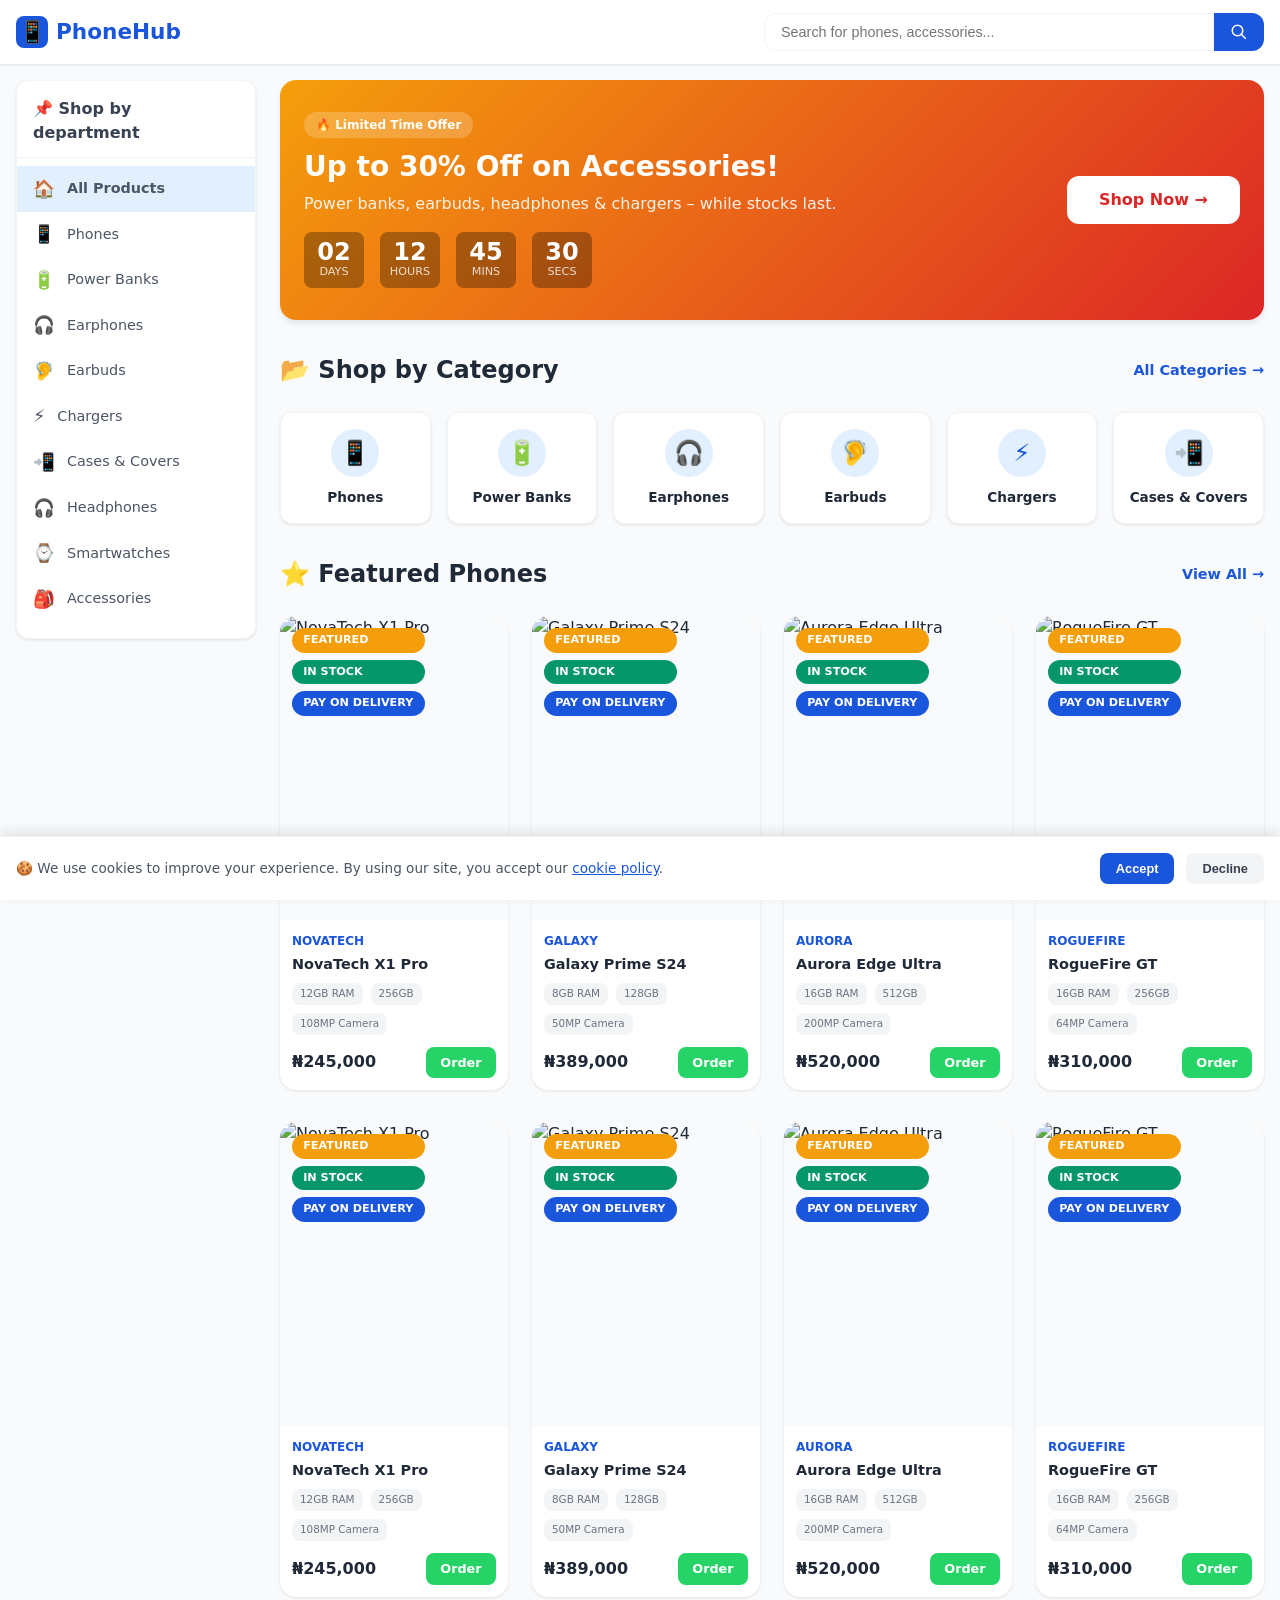
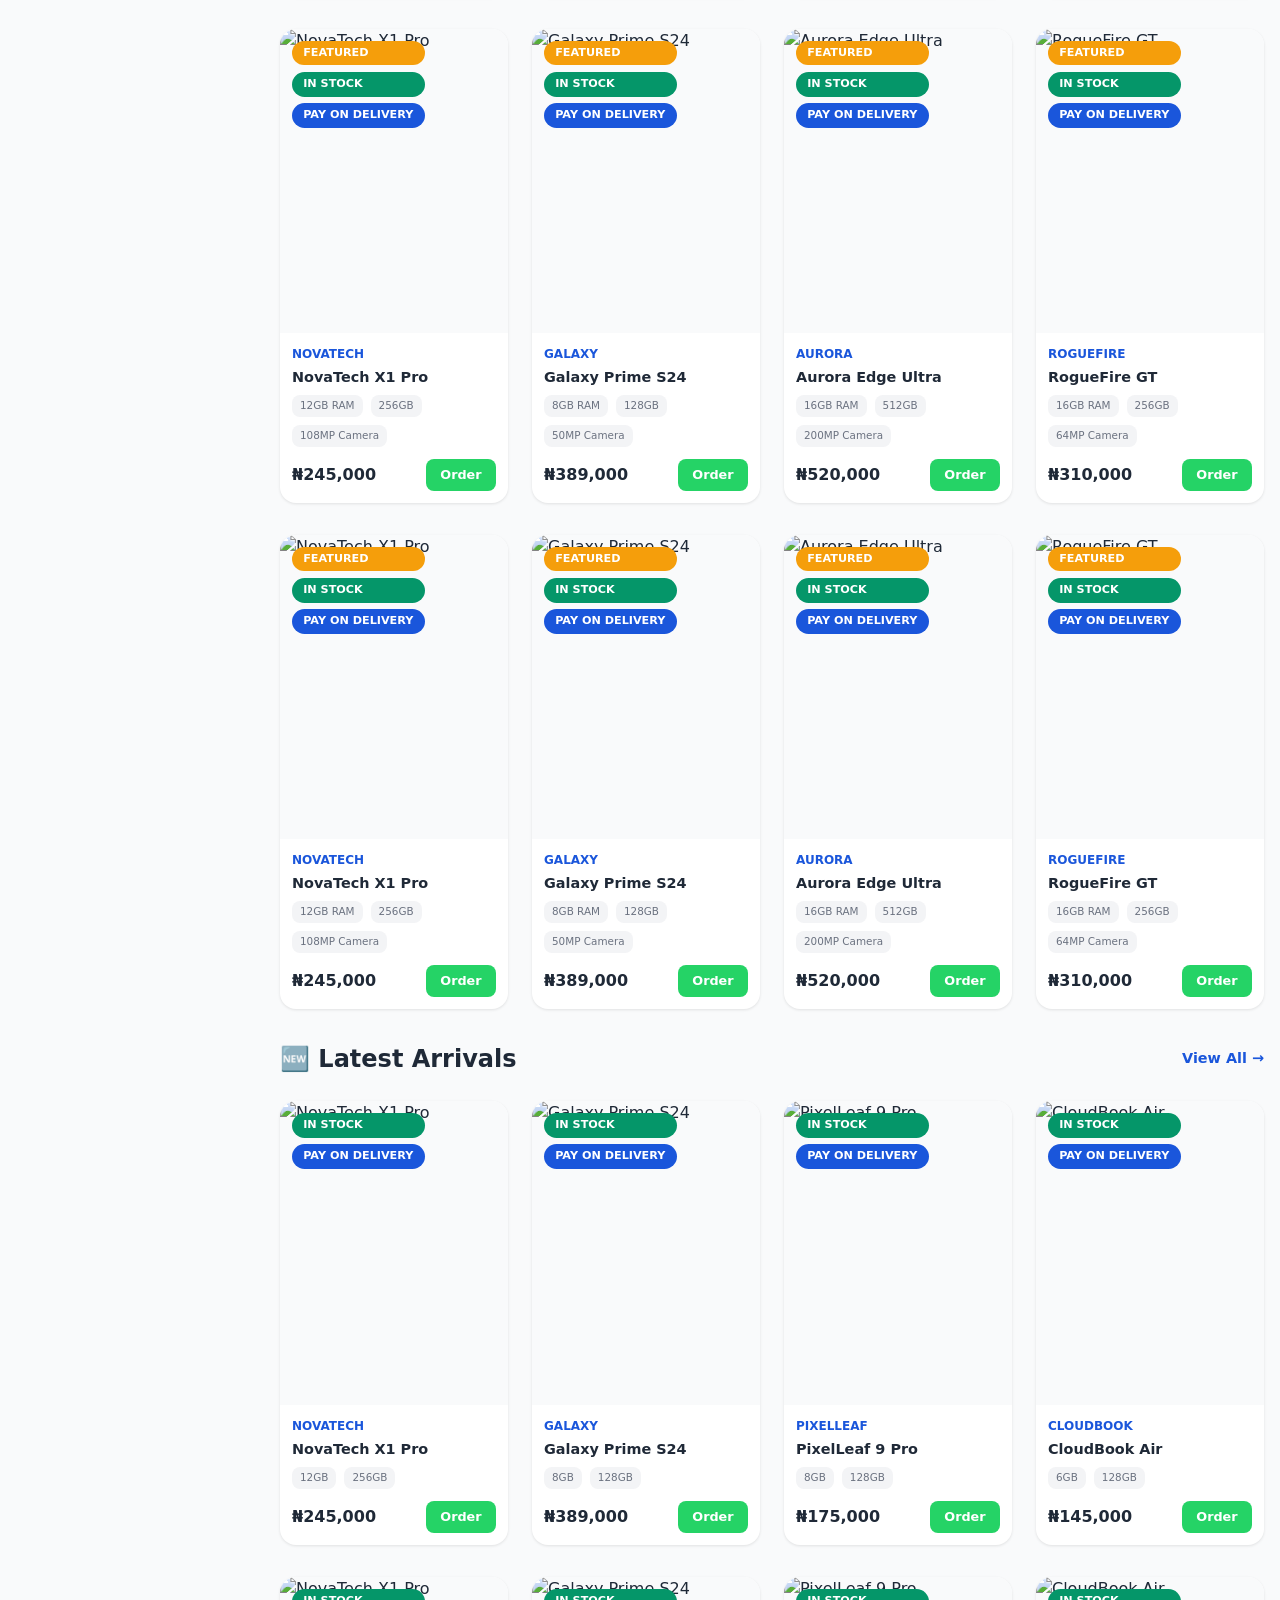
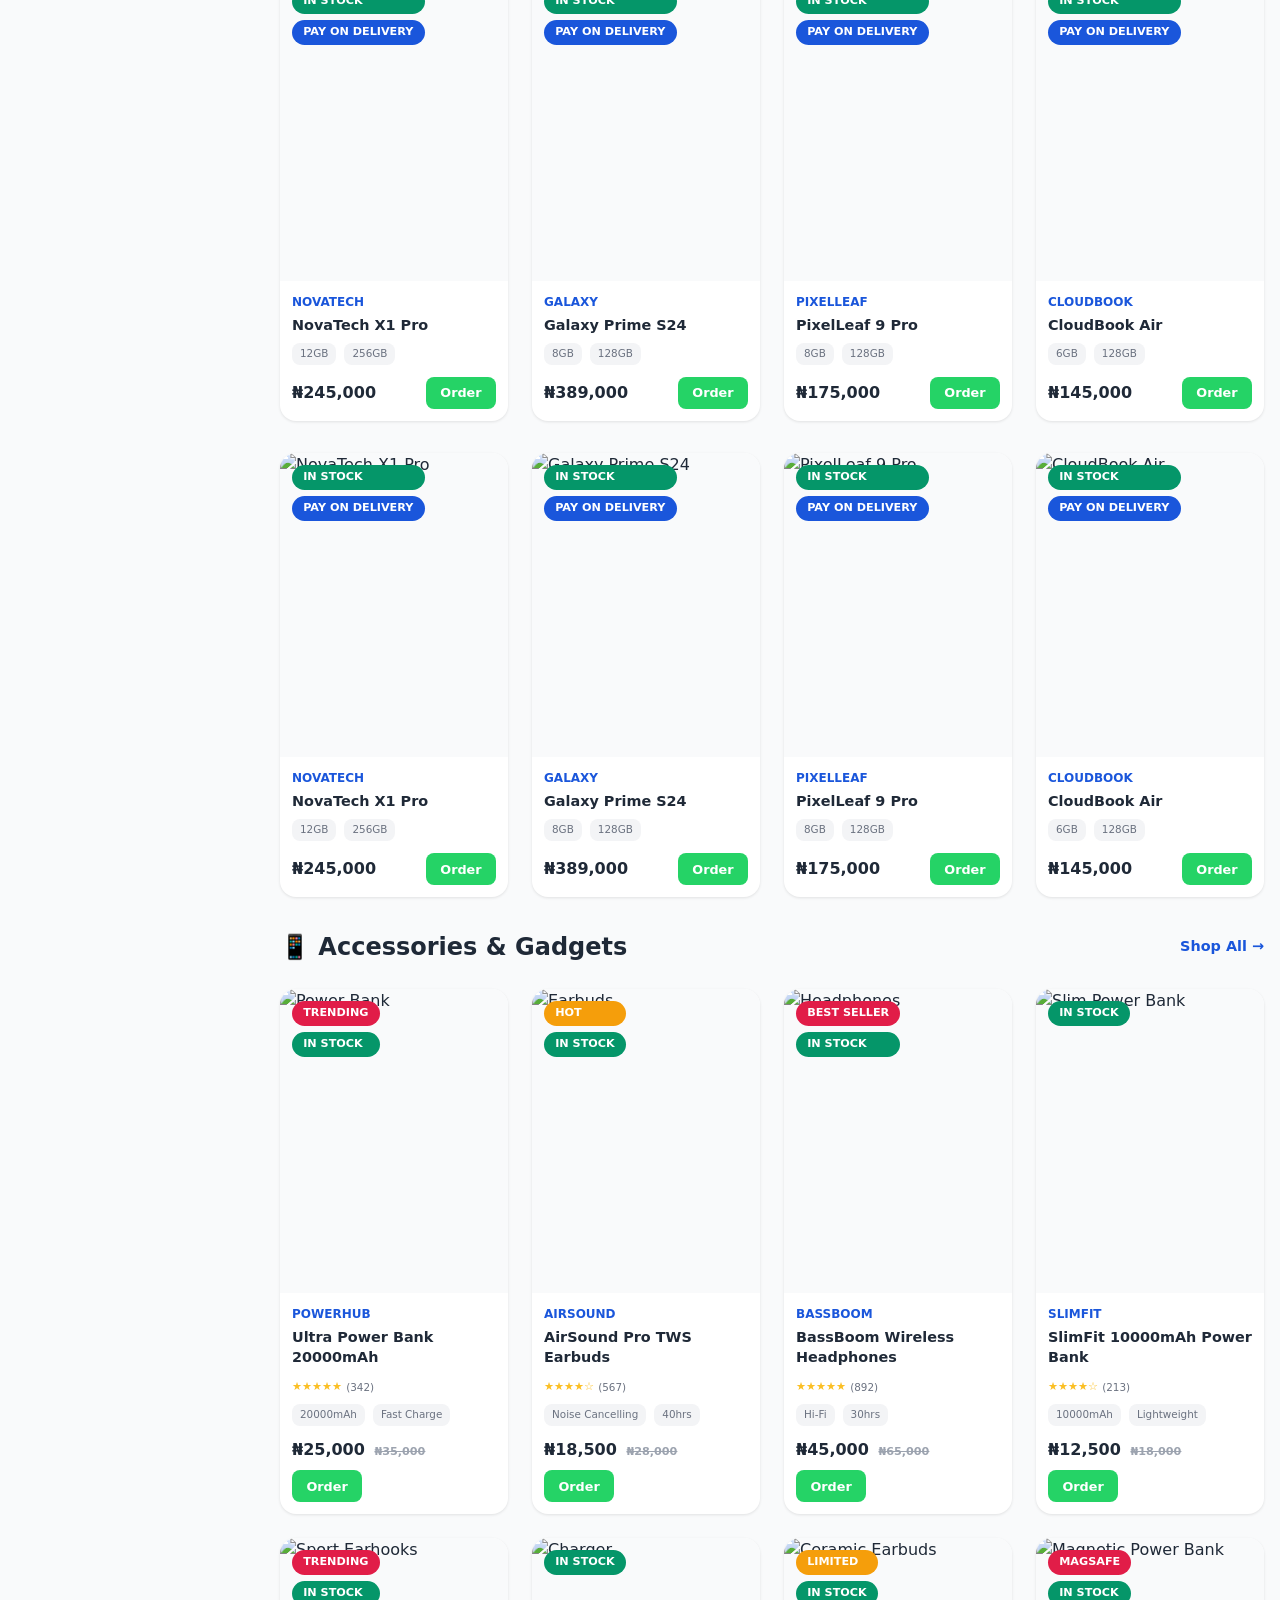
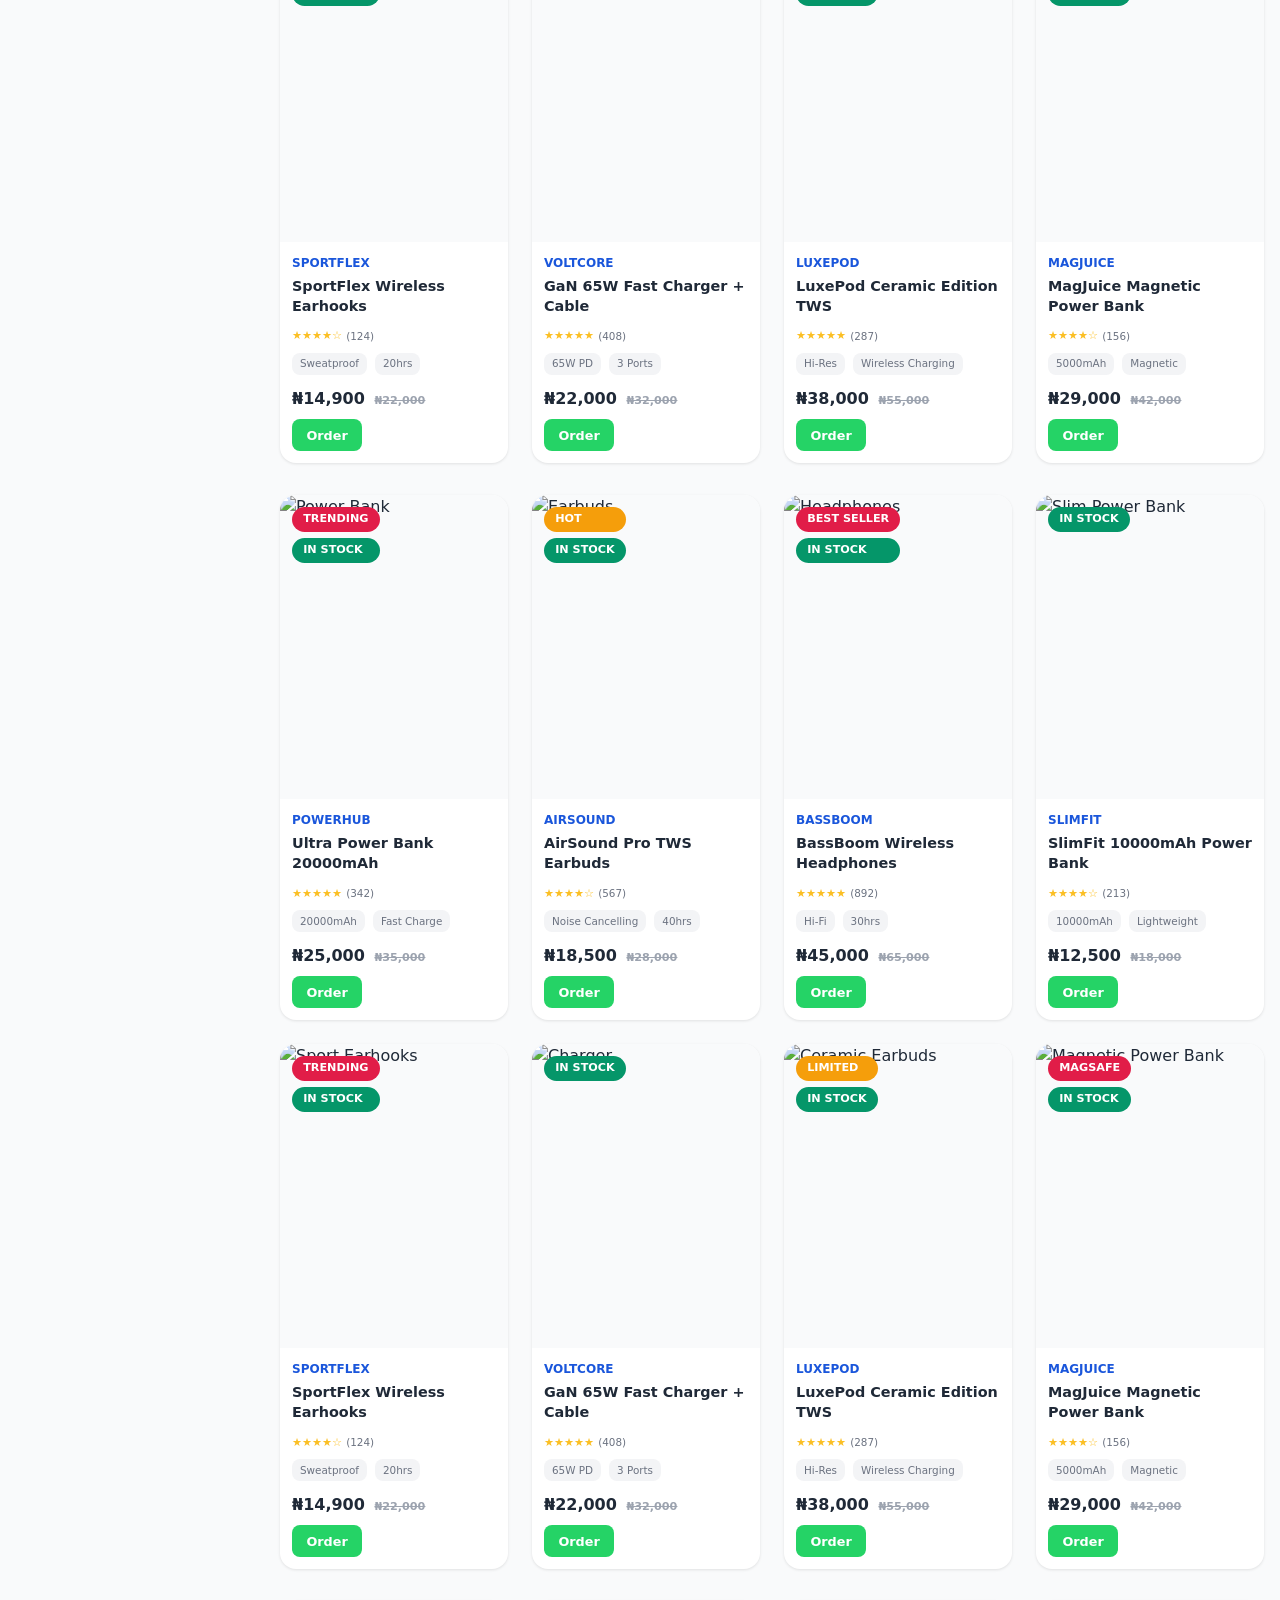
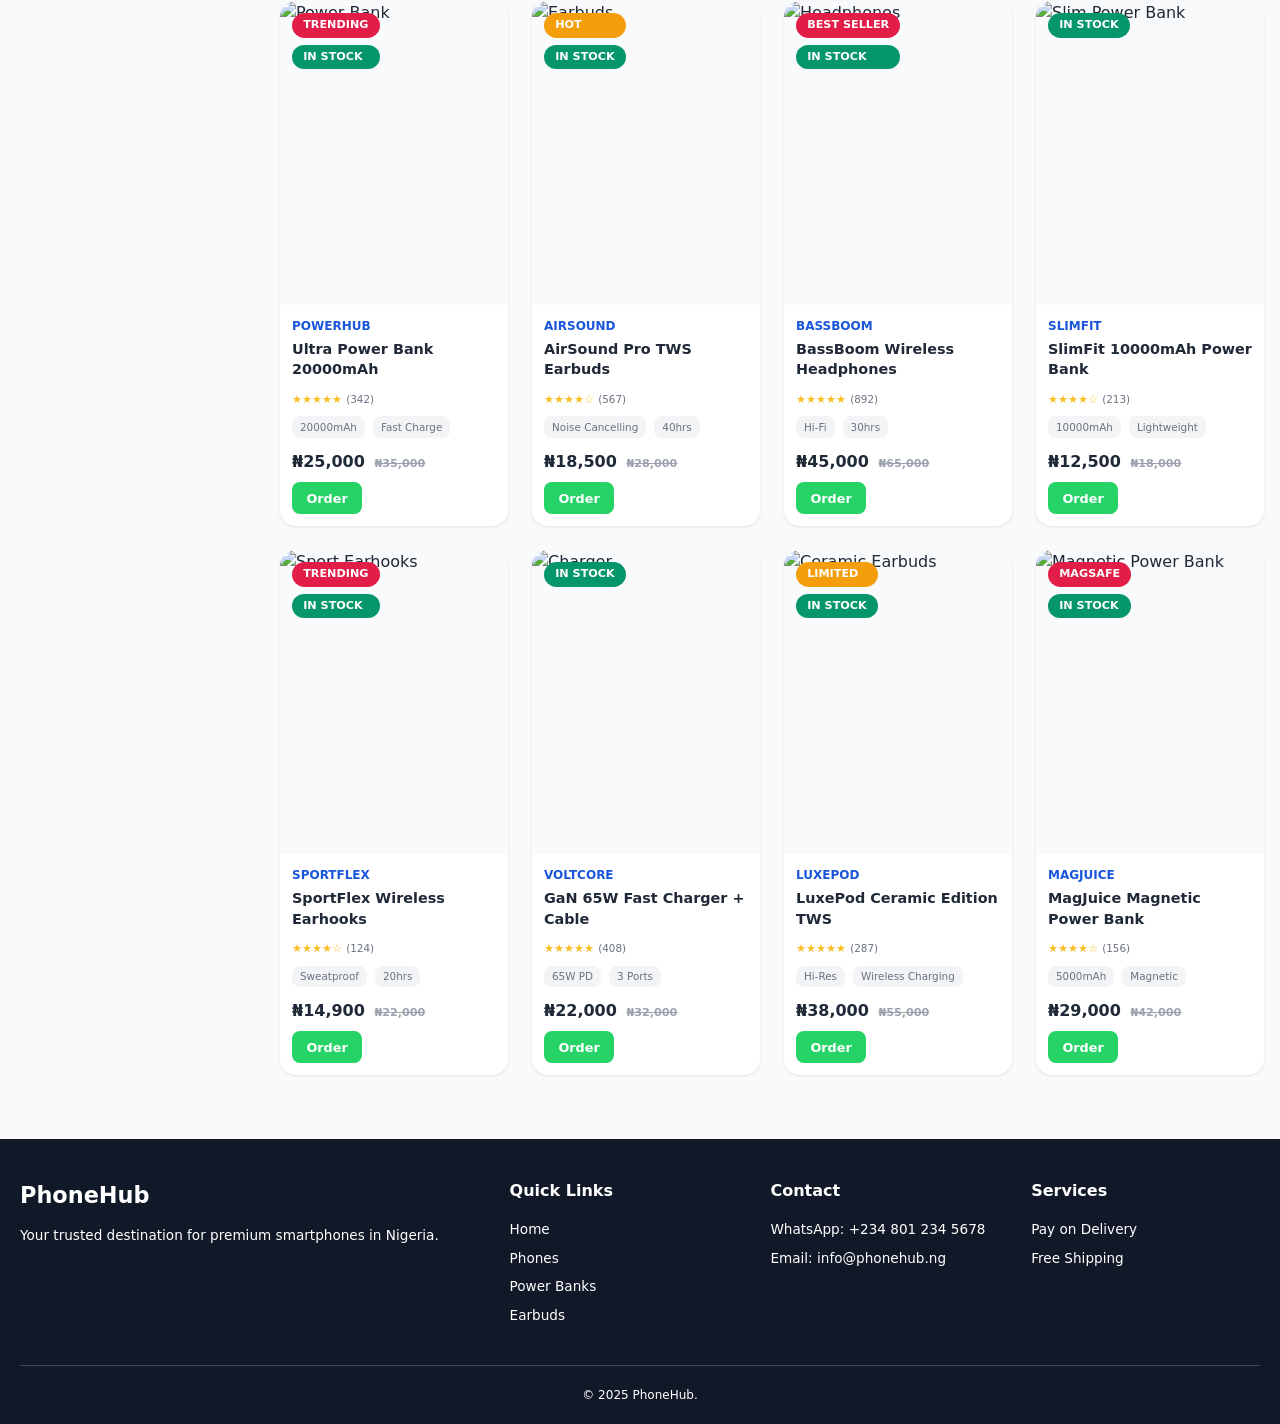
==== commit 393c0693: "Updated index page" ====
--- a/index.html
+++ b/index.html
@@ -57,7 +57,7 @@
       display: block;
     }
 
-    /* ========== NAVIGATION (simplified: logo + search) ========== */
+    /* ========== NAVIGATION ========== */
     .navbar {
       background: var(--white);
       box-shadow: var(--shadow);
@@ -85,6 +85,7 @@
       font-weight: 800;
       color: var(--primary);
       white-space: nowrap;
+      cursor: pointer;
     }
 
     .logo-icon {
@@ -141,7 +142,7 @@
       background: var(--secondary);
     }
 
-    /* ========== SIDE NAVBAR (VERTICAL ON ALL DEVICES) ========== */
+    /* ========== SIDE NAVBAR ========== */
     .side-navbar {
       background: var(--white);
       border-radius: var(--radius-lg);
@@ -172,6 +173,7 @@
       font-size: 0.9rem;
       color: var(--gray-700);
       transition: var(--transition);
+      cursor: pointer;
     }
 
     .side-navbar-list li a:hover {
@@ -184,7 +186,7 @@
       font-size: 1.1rem;
     }
 
-    /* Main content wrapper (flex layout for sidebar + content) */
+    /* Main content wrapper */
     .main-wrapper {
       max-width: 1280px;
       margin: 1rem auto 0;
@@ -198,7 +200,6 @@
       min-width: 0;
     }
 
-    /* Desktop: sidebar fixed width & sticky */
     @media (min-width: 769px) {
       .side-navbar {
         position: sticky;
@@ -210,82 +211,49 @@
       }
     }
 
-    /* Mobile: side navbar stays vertical, full width, above content */
     @media (max-width: 768px) {
       .main-wrapper {
         flex-direction: column;
         gap: 1rem;
       }
-
       .side-navbar {
         width: 100%;
         position: static;
-        margin-bottom: 0;
       }
-
       .side-navbar-list li a {
         padding: 0.75rem 1rem;
       }
-
       .nav-container {
         flex-wrap: wrap;
         height: auto;
         padding: 0.75rem 1rem;
         gap: 0.8rem;
       }
-
-      .logo {
-        font-size: 1.2rem;
-      }
-
       .search-container {
         max-width: 100%;
-        margin-left: 0;
         width: 100%;
       }
-
       .promo-banner .container {
         flex-direction: column;
         text-align: center;
         padding: 1.5rem;
       }
-
-      .promo-title {
-        font-size: 1.4rem;
-      }
-
       .promo-timer {
         justify-content: center;
       }
-
       .timer-box {
         min-width: 50px;
         padding: 0.4rem;
       }
-
-      .timer-number {
-        font-size: 1.2rem;
-      }
-
-      .promo-button {
-        width: 100%;
-        text-align: center;
-        white-space: normal;
-      }
-
-      .section-title {
-        font-size: 1.3rem;
-      }
-    }
-
-    /* ========== PROMO BANNER ========== */
+    }
+
+    /* Promo banner, category grid, product grid same as before */
     .promo-banner {
       background: linear-gradient(135deg, #f59e0b, #dc2626);
       border-radius: var(--radius-xl);
       box-shadow: var(--shadow-md);
       margin-bottom: 2rem;
     }
-
     .promo-banner .container {
       padding: 2rem 1.5rem;
       display: flex;
@@ -294,11 +262,9 @@
       flex-wrap: wrap;
       gap: 1.5rem;
     }
-
     .promo-content {
       flex: 1;
     }
-
     .promo-label {
       background: rgba(255, 255, 255, 0.2);
       display: inline-block;
@@ -309,7 +275,6 @@
       color: white;
       margin-bottom: 0.75rem;
     }
-
     .promo-title {
       font-size: 1.75rem;
       font-weight: 800;
@@ -317,20 +282,17 @@
       line-height: 1.2;
       margin-bottom: 0.5rem;
     }
-
     .promo-description {
       color: rgba(255, 255, 255, 0.9);
       font-size: 1rem;
       margin-bottom: 1rem;
     }
-
     .promo-timer {
       display: flex;
       gap: 1rem;
       margin-top: 0.5rem;
       flex-wrap: wrap;
     }
-
     .timer-box {
       background: rgba(0, 0, 0, 0.3);
       padding: 0.5rem;
@@ -338,20 +300,17 @@
       text-align: center;
       min-width: 60px;
     }
-
     .timer-number {
       font-size: 1.5rem;
       font-weight: 800;
       color: white;
       line-height: 1;
     }
-
     .timer-label {
       font-size: 0.7rem;
       color: rgba(255, 255, 255, 0.8);
       text-transform: uppercase;
     }
-
     .promo-button {
       background: white;
       color: var(--danger);
@@ -361,17 +320,13 @@
       transition: var(--transition);
       white-space: nowrap;
     }
-
     .promo-button:hover {
       transform: translateY(-3px);
       box-shadow: var(--shadow-lg);
     }
-
-    /* ========== SECTIONS & GRIDS ========== */
     .section {
       margin-bottom: 2rem;
     }
-
     .section-header {
       display: flex;
       align-items: center;
@@ -380,13 +335,11 @@
       flex-wrap: wrap;
       gap: 0.5rem;
     }
-
     .section-title {
       font-size: 1.5rem;
       font-weight: 700;
       color: var(--gray-900);
     }
-
     .view-all {
       color: var(--primary);
       font-weight: 600;
@@ -394,31 +347,19 @@
       align-items: center;
       gap: 0.25rem;
       font-size: 0.9rem;
-    }
-
-    .view-all:hover {
-      gap: 0.5rem;
-    }
-
-    /* Category grid */
+      cursor: pointer;
+    }
     .category-grid {
       display: grid;
       grid-template-columns: repeat(3, 1fr);
       gap: 1rem;
     }
-
     @media (min-width: 480px) {
-      .category-grid {
-        grid-template-columns: repeat(4, 1fr);
-      }
-    }
-
+      .category-grid { grid-template-columns: repeat(4, 1fr); }
+    }
     @media (min-width: 768px) {
-      .category-grid {
-        grid-template-columns: repeat(6, 1fr);
-      }
-    }
-
+      .category-grid { grid-template-columns: repeat(6, 1fr); }
+    }
     .category-card {
       background: white;
       border-radius: var(--radius-lg);
@@ -427,14 +368,13 @@
       box-shadow: var(--shadow);
       transition: var(--transition);
       border: 1px solid var(--gray-200);
-    }
-
+      cursor: pointer;
+    }
     .category-card:hover {
       transform: translateY(-3px);
       box-shadow: var(--shadow-md);
       border-color: var(--primary-light);
     }
-
     .category-icon {
       width: 48px;
       height: 48px;
@@ -447,32 +387,25 @@
       color: var(--primary);
       font-size: 1.5rem;
     }
-
     .category-name {
       font-weight: 600;
       font-size: 0.85rem;
     }
-
-    /* Product grid */
+    /* ========== RESPONSIVE PRODUCT GRID ========== */
     .product-grid {
       display: grid;
-      grid-template-columns: repeat(2, 1fr);
+      grid-template-columns: repeat(2, 1fr);  /* 2 on mobile */
       gap: 1rem;
     }
-
     @media (min-width: 640px) {
-      .product-grid {
-        grid-template-columns: repeat(3, 1fr);
-        gap: 1.5rem;
-      }
-    }
-
+      .product-grid { gap: 1.5rem; }
+    }
+    @media (min-width: 768px) {
+      .product-grid { grid-template-columns: repeat(3, 1fr); } /* 3 on tablet */
+    }
     @media (min-width: 1024px) {
-      .product-grid {
-        grid-template-columns: repeat(4, 1fr);
-      }
-    }
-
+      .product-grid { grid-template-columns: repeat(4, 1fr); } /* 4 on laptop/desktop */
+    }
     .product-card {
       background: white;
       border-radius: var(--radius-xl);
@@ -483,30 +416,25 @@
       flex-direction: column;
       height: 100%;
     }
-
     .product-card:hover {
       transform: translateY(-4px);
       box-shadow: var(--shadow-lg);
     }
-
     .product-image {
       position: relative;
       aspect-ratio: 3/4;
       overflow: hidden;
       background: var(--gray-100);
     }
-
     .product-image img {
       width: 100%;
       height: 100%;
       object-fit: cover;
       transition: transform 0.5s;
     }
-
     .product-card:hover .product-image img {
       transform: scale(1.03);
     }
-
     .product-badges {
       position: absolute;
       top: 0.75rem;
@@ -516,7 +444,6 @@
       gap: 0.4rem;
       z-index: 2;
     }
-
     .badge {
       padding: 0.25rem 0.7rem;
       border-radius: 999px;
@@ -524,41 +451,22 @@
       font-weight: 700;
       text-transform: uppercase;
     }
-
-    .badge-featured {
-      background: var(--accent);
-      color: white;
-    }
-
-    .badge-stock {
-      background: var(--success);
-      color: white;
-    }
-
-    .badge-delivery {
-      background: var(--primary);
-      color: white;
-    }
-
-    .badge-trending {
-      background: #e11d48;
-      color: white;
-    }
-
+    .badge-featured { background: var(--accent); color: white; }
+    .badge-stock { background: var(--success); color: white; }
+    .badge-delivery { background: var(--primary); color: white; }
+    .badge-trending { background: #e11d48; color: white; }
     .product-info {
       padding: 0.75rem;
       flex: 1;
       display: flex;
       flex-direction: column;
     }
-
     .product-brand {
       font-size: 0.75rem;
       color: var(--primary);
       font-weight: 700;
       text-transform: uppercase;
     }
-
     .product-name {
       font-size: 0.9rem;
       font-weight: 700;
@@ -569,14 +477,12 @@
       -webkit-box-orient: vertical;
       overflow: hidden;
     }
-
     .product-specs {
       display: flex;
       gap: 0.5rem;
       flex-wrap: wrap;
       margin-bottom: 0.75rem;
     }
-
     .spec-tag {
       font-size: 0.65rem;
       background: var(--gray-200);
@@ -584,26 +490,22 @@
       border-radius: var(--radius);
       color: var(--gray-600);
     }
-
     .rating {
       display: flex;
       align-items: center;
       gap: 0.25rem;
       margin: 0.25rem 0 0.5rem;
     }
-
     .stars {
       display: flex;
       gap: 2px;
       color: #fbbf24;
       font-size: 0.7rem;
     }
-
     .rating-count {
       font-size: 0.65rem;
       color: var(--gray-600);
     }
-
     .product-footer {
       display: flex;
       align-items: center;
@@ -612,19 +514,16 @@
       flex-wrap: wrap;
       gap: 0.5rem;
     }
-
     .product-price {
       font-size: 1rem;
       font-weight: 800;
     }
-
     .old-price {
       font-size: 0.7rem;
       text-decoration: line-through;
       color: var(--gray-500);
       margin-left: 0.25rem;
     }
-
     .btn-whatsapp {
       background: #25d366;
       color: white;
@@ -639,83 +538,15 @@
       align-items: center;
       gap: 0.25rem;
     }
-
     .btn-whatsapp:hover {
       background: #128c7e;
     }
-
-    /* Brand grid */
-    .brands-grid {
-      display: grid;
-      grid-template-columns: repeat(2, 1fr);
-      gap: 1rem;
-    }
-
-    @media (min-width: 480px) {
-      .brands-grid {
-        grid-template-columns: repeat(3, 1fr);
-      }
-    }
-
-    @media (min-width: 768px) {
-      .brands-grid {
-        grid-template-columns: repeat(4, 1fr);
-      }
-    }
-
-    @media (min-width: 1024px) {
-      .brands-grid {
-        grid-template-columns: repeat(6, 1fr);
-      }
-    }
-
-    .brand-card {
-      background: white;
-      border-radius: var(--radius-lg);
-      padding: 1.25rem 0.5rem;
-      text-align: center;
-      box-shadow: var(--shadow);
-      transition: var(--transition);
-      border: 1px solid transparent;
-    }
-
-    .brand-card:hover {
-      box-shadow: var(--shadow-md);
-      transform: translateY(-2px);
-      border-color: var(--primary-light);
-    }
-
-    .brand-icon {
-      width: 44px;
-      height: 44px;
-      background: var(--primary-light);
-      border-radius: var(--radius);
-      display: flex;
-      align-items: center;
-      justify-content: center;
-      margin: 0 auto 0.6rem;
-      color: var(--primary);
-    }
-
-    .brand-name {
-      font-weight: 700;
-      font-size: 0.9rem;
-    }
-
-    .brand-count {
-      font-size: 0.7rem;
-      color: var(--gray-500);
-      margin-top: 0.2rem;
-    }
-
-    /* WhatsApp float */
     .whatsapp-float {
       position: fixed;
       bottom: 1.25rem;
       right: 1rem;
       z-index: 999;
     }
-
     .whatsapp-btn {
       display: flex;
       align-items: center;
@@ -729,18 +560,14 @@
       box-shadow: var(--shadow-lg);
       transition: var(--transition);
     }
-
     .whatsapp-btn:hover {
       background: #128c7e;
       transform: scale(1.02);
     }
-
     .whatsapp-btn svg {
       width: 22px;
       height: 22px;
     }
-
-    /* Cookie Consent Banner */
     .cookie-banner {
       position: fixed;
       bottom: 0;
@@ -759,27 +586,22 @@
       transform: translateY(100%);
       transition: transform 0.3s ease;
     }
-
     .cookie-banner.show {
       transform: translateY(0);
     }
-
     .cookie-text {
       font-size: 0.85rem;
       color: var(--gray-700);
       flex: 1;
     }
-
     .cookie-text a {
       color: var(--primary);
       text-decoration: underline;
     }
-
     .cookie-buttons {
       display: flex;
       gap: 0.75rem;
     }
-
     .cookie-btn {
       padding: 0.5rem 1rem;
       border-radius: var(--radius);
@@ -789,51 +611,14 @@
       border: none;
       transition: var(--transition);
     }
-
-    .cookie-accept {
-      background: var(--primary);
-      color: white;
-    }
-
-    .cookie-accept:hover {
-      background: var(--secondary);
-    }
-
-    .cookie-decline {
-      background: var(--gray-200);
-      color: var(--gray-800);
-    }
-
-    .cookie-decline:hover {
-      background: var(--gray-300);
-    }
-
-    @media (max-width: 640px) {
-      .cookie-banner {
-        flex-direction: column;
-        text-align: center;
-        padding: 1rem;
-      }
-
-      .cookie-buttons {
-        width: 100%;
-        justify-content: center;
-      }
-
-      .cookie-btn {
-        flex: 1;
-        text-align: center;
-      }
-    }
-
-    /* Footer */
+    .cookie-accept { background: var(--primary); color: white; }
+    .cookie-decline { background: var(--gray-200); color: var(--gray-800); }
     .footer {
       background: var(--dark);
       color: white;
       padding: 2.5rem 1.25rem 1.25rem;
       margin-top: 2rem;
     }
-
     .footer-content {
       max-width: 1280px;
       margin: 0 auto;
@@ -841,56 +626,19 @@
       gap: 2rem;
       grid-template-columns: 1fr;
     }
-
     @media (min-width: 540px) {
-      .footer-content {
-        grid-template-columns: repeat(2, 1fr);
-      }
-    }
-
+      .footer-content { grid-template-columns: repeat(2, 1fr); }
+    }
     @media (min-width: 900px) {
-      .footer-content {
-        grid-template-columns: 2fr 1fr 1fr 1fr;
-      }
-    }
-
-    .footer-brand {
-      color: white;
-      font-size: 1.4rem;
-      font-weight: 800;
-      margin-bottom: 0.75rem;
-    }
-
-    .footer-desc {
-      color: white;
-      font-size: 0.85rem;
-    }
-
-    .footer-title {
-      color: white;
-      font-weight: 700;
-      margin-bottom: 1rem;
-      font-size: 1rem;
-    }
-
-    .footer-links {
-      list-style: none;
-    }
-
-    .footer-links li {
-      margin-bottom: 0.5rem;
-      font-size: 0.85rem;
-    }
-
-    .footer-links a {
-      color: white;
-    }
-
-    .footer-links a:hover {
-      text-decoration: underline;
-      opacity: 0.9;
-    }
-
+      .footer-content { grid-template-columns: 2fr 1fr 1fr 1fr; }
+    }
+    .footer-brand { font-size: 1.4rem; font-weight: 800; margin-bottom: 0.75rem; }
+    .footer-desc { font-size: 0.85rem; }
+    .footer-title { font-weight: 700; margin-bottom: 1rem; font-size: 1rem; }
+    .footer-links { list-style: none; }
+    .footer-links li { margin-bottom: 0.5rem; font-size: 0.85rem; }
+    .footer-links a { color: white; cursor: pointer; }
+    .footer-links a:hover { text-decoration: underline; }
     .footer-bottom {
       max-width: 1280px;
       margin: 2rem auto 0;
@@ -898,51 +646,32 @@
       border-top: 1px solid rgba(255, 255, 255, 0.2);
       text-align: center;
       font-size: 0.75rem;
-      color: white;
-    }
-
-    @media (max-width: 480px) {
-      .product-name {
-        font-size: 0.85rem;
-      }
-
-      .spec-tag {
-        font-size: 0.6rem;
-      }
-
-      .whatsapp-btn span {
-        display: inline-block;
-        font-size: 0.8rem;
-      }
-
-      .whatsapp-btn {
-        padding: 0.55rem 1rem;
-        gap: 0.4rem;
-      }
-
-      .brand-card {
-        padding: 1rem 0.25rem;
-      }
-
-      .brand-name {
-        font-size: 0.8rem;
-      }
+    }
+    .no-results {
+      text-align: center;
+      padding: 2rem;
+      background: white;
+      border-radius: var(--radius-lg);
+      color: var(--gray-600);
+    }
+    .filter-active {
+      background: var(--primary-light);
+      color: var(--primary);
+      font-weight: bold;
     }
   </style>
 </head>
 
 <body>
-  <!-- Main Navigation -->
   <nav class="navbar">
     <div class="nav-container">
-      <a href="index.html" class="logo">
+      <div class="logo" id="resetFilterLink">
         <div class="logo-icon">📱</div>
         PhoneHub
-      </a>
+      </div>
       <div class="search-container">
-        <form class="search-form" action="phone.html" method="get">
-          <input class="search-input" type="text" name="q" placeholder="Search for phones, accessories..."
-            aria-label="Search">
+        <form class="search-form" id="searchForm">
+          <input class="search-input" type="text" id="searchInput" placeholder="Search for phones, accessories..." aria-label="Search">
           <button class="search-btn" type="submit">
             <svg width="18" height="18" viewBox="0 0 24 24" fill="none" stroke="currentColor" stroke-width="2">
               <circle cx="10" cy="10" r="7"></circle>
@@ -954,1531 +683,277 @@
     </div>
   </nav>
 
-  <!-- Main Wrapper: Sidebar + Content -->
   <div class="main-wrapper">
-    <!-- Side Navbar (vertical on all devices) -->
     <aside class="side-navbar">
       <div class="side-navbar-title">📌 Shop by department</div>
       <ul class="side-navbar-list">
-        <li><a href="phone.html?cat=phones"><span class="emoji">📱</span> Phones</a></li>
-        <li><a href="phone.html?cat=powerbanks"><span class="emoji">🔋</span> Power Banks</a></li>
-        <li><a href="phone.html?cat=earphones"><span class="emoji">🎧</span> Earphones</a></li>
-        <li><a href="phone.html?cat=earbuds"><span class="emoji">🦻</span> Earbuds</a></li>
-        <li><a href="phone.html?cat=chargers"><span class="emoji">⚡</span> Chargers</a></li>
-        <li><a href="phone.html?cat=cases"><span class="emoji">📲</span> Cases & Covers</a></li>
-        <li><a href="phone.html?cat=headphones"><span class="emoji">🎧</span> Headphones</a></li>
-        <li><a href="phone.html?cat=smartwatches"><span class="emoji">⌚</span> Smartwatches</a></li>
+        <li><a data-category="all"><span class="emoji">🏠</span> All Products</a></li>
+        <li><a data-category="phones"><span class="emoji">📱</span> Phones</a></li>
+        <li><a data-category="powerbanks"><span class="emoji">🔋</span> Power Banks</a></li>
+        <li><a data-category="earphones"><span class="emoji">🎧</span> Earphones</a></li>
+        <li><a data-category="earbuds"><span class="emoji">🦻</span> Earbuds</a></li>
+        <li><a data-category="chargers"><span class="emoji">⚡</span> Chargers</a></li>
+        <li><a data-category="cases"><span class="emoji">📲</span> Cases & Covers</a></li>
+        <li><a data-category="headphones"><span class="emoji">🎧</span> Headphones</a></li>
+        <li><a data-category="smartwatches"><span class="emoji">⌚</span> Smartwatches</a></li>
+        <li><a data-category="accessories"><span class="emoji">🎒</span> Accessories</a></li>
       </ul>
     </aside>
 
-    <!-- Main Content Area -->
     <div class="content-area">
-      <!-- Promotional Banner -->
       <div class="promo-banner">
         <div class="container">
           <div class="promo-content">
             <div class="promo-label">🔥 Limited Time Offer</div>
             <div class="promo-title">Up to 30% Off on Accessories!</div>
             <div class="promo-description">Power banks, earbuds, headphones & chargers – while stocks last.</div>
-            <div class="promo-timer">
-              <div class="timer-box">
-                <div class="timer-number">02</div>
-                <div class="timer-label">Days</div>
-              </div>
-              <div class="timer-box">
-                <div class="timer-number">12</div>
-                <div class="timer-label">Hours</div>
-              </div>
-              <div class="timer-box">
-                <div class="timer-number">45</div>
-                <div class="timer-label">Mins</div>
-              </div>
-              <div class="timer-box">
-                <div class="timer-number">30</div>
-                <div class="timer-label">Secs</div>
-              </div>
-            </div>
+            <div class="promo-timer"><div class="timer-box"><div class="timer-number">02</div><div class="timer-label">Days</div></div><div class="timer-box"><div class="timer-number">12</div><div class="timer-label">Hours</div></div><div class="timer-box"><div class="timer-number">45</div><div class="timer-label">Mins</div></div><div class="timer-box"><div class="timer-number">30</div><div class="timer-label">Secs</div></div></div>
           </div>
-          <a href="phone.html?cat=accessories" class="promo-button">Shop Now →</a>
+          <a href="#" class="promo-button">Shop Now →</a>
         </div>
       </div>
 
-      <!-- Category Section -->
       <section class="section">
         <div class="section-header">
           <h2 class="section-title">📂 Shop by Category</h2>
-          <a href="phone.html" class="view-all">All Categories →</a>
+          <a class="view-all" id="viewAllCategories">All Categories →</a>
         </div>
         <div class="category-grid">
-          <a href="phone.html?cat=phones" class="category-card">
-            <div class="category-icon">📱</div>
-            <div class="category-name">Phones</div>
-          </a>
-          <a href="phone.html?cat=powerbanks" class="category-card">
-            <div class="category-icon">🔋</div>
-            <div class="category-name">Power Banks</div>
-          </a>
-          <a href="phone.html?cat=earphones" class="category-card">
-            <div class="category-icon">🎧</div>
-            <div class="category-name">Earphones</div>
-          </a>
-          <a href="phone.html?cat=earbuds" class="category-card">
-            <div class="category-icon">🦻</div>
-            <div class="category-name">Earbuds</div>
-          </a>
-          <a href="phone.html?cat=chargers" class="category-card">
-            <div class="category-icon">⚡</div>
-            <div class="category-name">Chargers</div>
-          </a>
-          <a href="phone.html?cat=cases" class="category-card">
-            <div class="category-icon">📲</div>
-            <div class="category-name">Cases & Covers</div>
-          </a>
+          <div class="category-card" data-category="phones"><div class="category-icon">📱</div><div class="category-name">Phones</div></div>
+          <div class="category-card" data-category="powerbanks"><div class="category-icon">🔋</div><div class="category-name">Power Banks</div></div>
+          <div class="category-card" data-category="earphones"><div class="category-icon">🎧</div><div class="category-name">Earphones</div></div>
+          <div class="category-card" data-category="earbuds"><div class="category-icon">🦻</div><div class="category-name">Earbuds</div></div>
+          <div class="category-card" data-category="chargers"><div class="category-icon">⚡</div><div class="category-name">Chargers</div></div>
+          <div class="category-card" data-category="cases"><div class="category-icon">📲</div><div class="category-name">Cases & Covers</div></div>
         </div>
       </section>
 
-      <!-- Featured Phones -->
-      <section class="section">
-        <div class="section-header">
-          <h2 class="section-title">⭐ Featured Phones</h2>
-          <a href="phone.html" class="view-all">View All →</a>
-        </div>
-        <div class="product-grid">
-          <div class="product-card">
-            <a href="phone-details.html">
-              <div class="product-image">
-                <div class="product-badges"><span class="badge badge-featured">Featured</span><span
-                    class="badge badge-stock">In Stock</span><span class="badge badge-delivery">Pay on Delivery</span>
-                </div>
-                <img src="images/phone-1.jpg" alt="NovaTech X1 Pro"
-                  onerror="this.src='https://placehold.co/400x500?text=NovaTech+X1'">
-              </div>
-            </a>
-            <div class="product-info">
-              <div class="product-brand">NovaTech</div>
-              <a href="phone-details.html">
-                <h3 class="product-name">NovaTech X1 Pro</h3>
-              </a>
-              <div class="product-specs"><span class="spec-tag">12GB RAM</span><span class="spec-tag">256GB</span><span
-                  class="spec-tag">108MP Camera</span></div>
-              <div class="product-footer">
-                <div class="product-price">₦245,000</div><a
-                  href="https://wa.me/2348012345678?text=Hello%2C%20I%20want%20to%20order%20NovaTech%20X1%20Pro"
-                  target="_blank" class="btn-whatsapp">Order</a>
-              </div>
-            </div>
+      <!-- All product sections with all original products restored -->
+      <div id="productsContainer">
+        <!-- Featured Phones (4 products) -->
+        <section class="section">
+          <div class="section-header"><h2 class="section-title">⭐ Featured Phones</h2><a class="view-all" data-category="phones">View All →</a></div>
+          <div class="product-grid">
+            <div class="product-card" data-category="phones" data-name="NovaTech X1 Pro" data-brand="NovaTech"><a href="#"><div class="product-image"><div class="product-badges"><span class="badge badge-featured">Featured</span><span class="badge badge-stock">In Stock</span><span class="badge badge-delivery">Pay on Delivery</span></div><img src="https://placehold.co/400x500?text=NovaTech+X1" alt="NovaTech X1 Pro"></div></a><div class="product-info"><div class="product-brand">NovaTech</div><h3 class="product-name">NovaTech X1 Pro</h3><div class="product-specs"><span class="spec-tag">12GB RAM</span><span class="spec-tag">256GB</span><span class="spec-tag">108MP Camera</span></div><div class="product-footer"><div class="product-price">₦245,000</div><a href="https://wa.me/2348012345678?text=Hello%2C%20I%20want%20to%20order%20NovaTech%20X1%20Pro" target="_blank" class="btn-whatsapp">Order</a></div></div></div>
+            <div class="product-card" data-category="phones" data-name="Galaxy Prime S24" data-brand="Galaxy"><a href="#"><div class="product-image"><div class="product-badges"><span class="badge badge-featured">Featured</span><span class="badge badge-stock">In Stock</span><span class="badge badge-delivery">Pay on Delivery</span></div><img src="https://placehold.co/400x500?text=Galaxy+S24" alt="Galaxy Prime S24"></div></a><div class="product-info"><div class="product-brand">Galaxy</div><h3 class="product-name">Galaxy Prime S24</h3><div class="product-specs"><span class="spec-tag">8GB RAM</span><span class="spec-tag">128GB</span><span class="spec-tag">50MP Camera</span></div><div class="product-footer"><div class="product-price">₦389,000</div><a href="https://wa.me/2348012345678?text=Order+Galaxy+S24" target="_blank" class="btn-whatsapp">Order</a></div></div></div>
+            <div class="product-card" data-category="phones" data-name="Aurora Edge Ultra" data-brand="Aurora"><a href="#"><div class="product-image"><div class="product-badges"><span class="badge badge-featured">Featured</span><span class="badge badge-stock">In Stock</span><span class="badge badge-delivery">Pay on Delivery</span></div><img src="https://placehold.co/400x500?text=Aurora+Ultra" alt="Aurora Edge Ultra"></div></a><div class="product-info"><div class="product-brand">Aurora</div><h3 class="product-name">Aurora Edge Ultra</h3><div class="product-specs"><span class="spec-tag">16GB RAM</span><span class="spec-tag">512GB</span><span class="spec-tag">200MP Camera</span></div><div class="product-footer"><div class="product-price">₦520,000</div><a href="https://wa.me/2348012345678?text=Order+Aurora+Edge+Ultra" target="_blank" class="btn-whatsapp">Order</a></div></div></div>
+            <div class="product-card" data-category="phones" data-name="RogueFire GT" data-brand="RogueFire"><a href="#"><div class="product-image"><div class="product-badges"><span class="badge badge-featured">Featured</span><span class="badge badge-stock">In Stock</span><span class="badge badge-delivery">Pay on Delivery</span></div><img src="https://placehold.co/400x500?text=RogueFire+GT" alt="RogueFire GT"></div></a><div class="product-info"><div class="product-brand">RogueFire</div><h3 class="product-name">RogueFire GT</h3><div class="product-specs"><span class="spec-tag">16GB RAM</span><span class="spec-tag">256GB</span><span class="spec-tag">64MP Camera</span></div><div class="product-footer"><div class="product-price">₦310,000</div><a href="https://wa.me/2348012345678?text=Order+RogueFire+GT" target="_blank" class="btn-whatsapp">Order</a></div></div></div>
           </div>
-          <div class="product-card">
-            <a href="phone-details.html?id=p2">
-              <div class="product-image">
-                <div class="product-badges"><span class="badge badge-featured">Featured</span><span
-                    class="badge badge-stock">In Stock</span><span class="badge badge-delivery">Pay on Delivery</span>
-                </div>
-                <img src="images/phone-2.jpg" alt="Galaxy Prime S24"
-                  onerror="this.src='https://placehold.co/400x500?text=Galaxy+S24'">
-              </div>
-            </a>
-            <div class="product-info">
-              <div class="product-brand">Galaxy</div>
-              <a href="phone-details.html?id=p2">
-                <h3 class="product-name">Galaxy Prime S24</h3>
-              </a>
-              <div class="product-specs"><span class="spec-tag">8GB RAM</span><span class="spec-tag">128GB</span><span
-                  class="spec-tag">50MP Camera</span></div>
-              <div class="product-footer">
-                <div class="product-price">₦389,000</div><a
-                  href="https://wa.me/2348012345678?text=Hello%2C%20I%20want%20to%20order%20Galaxy%20Prime%20S24"
-                  target="_blank" class="btn-whatsapp">Order</a>
-              </div>
-            </div>
+        </section>
+
+        <!-- Duplicate featured section (original had repeated grids) -->
+        <section class="section">
+          <div class="product-grid">
+            <div class="product-card" data-category="phones" data-name="NovaTech X1 Pro" data-brand="NovaTech"><a href="#"><div class="product-image"><div class="product-badges"><span class="badge badge-featured">Featured</span><span class="badge badge-stock">In Stock</span><span class="badge badge-delivery">Pay on Delivery</span></div><img src="https://placehold.co/400x500?text=NovaTech+X1" alt="NovaTech X1 Pro"></div></a><div class="product-info"><div class="product-brand">NovaTech</div><h3 class="product-name">NovaTech X1 Pro</h3><div class="product-specs"><span class="spec-tag">12GB RAM</span><span class="spec-tag">256GB</span><span class="spec-tag">108MP Camera</span></div><div class="product-footer"><div class="product-price">₦245,000</div><a href="https://wa.me/2348012345678?text=Hello%2C%20I%20want%20to%20order%20NovaTech%20X1%20Pro" target="_blank" class="btn-whatsapp">Order</a></div></div></div>
+            <div class="product-card" data-category="phones" data-name="Galaxy Prime S24" data-brand="Galaxy"><a href="#"><div class="product-image"><div class="product-badges"><span class="badge badge-featured">Featured</span><span class="badge badge-stock">In Stock</span><span class="badge badge-delivery">Pay on Delivery</span></div><img src="https://placehold.co/400x500?text=Galaxy+S24" alt="Galaxy Prime S24"></div></a><div class="product-info"><div class="product-brand">Galaxy</div><h3 class="product-name">Galaxy Prime S24</h3><div class="product-specs"><span class="spec-tag">8GB RAM</span><span class="spec-tag">128GB</span><span class="spec-tag">50MP Camera</span></div><div class="product-footer"><div class="product-price">₦389,000</div><a href="https://wa.me/2348012345678?text=Order+Galaxy+S24" target="_blank" class="btn-whatsapp">Order</a></div></div></div>
+            <div class="product-card" data-category="phones" data-name="Aurora Edge Ultra" data-brand="Aurora"><a href="#"><div class="product-image"><div class="product-badges"><span class="badge badge-featured">Featured</span><span class="badge badge-stock">In Stock</span><span class="badge badge-delivery">Pay on Delivery</span></div><img src="https://placehold.co/400x500?text=Aurora+Ultra" alt="Aurora Edge Ultra"></div></a><div class="product-info"><div class="product-brand">Aurora</div><h3 class="product-name">Aurora Edge Ultra</h3><div class="product-specs"><span class="spec-tag">16GB RAM</span><span class="spec-tag">512GB</span><span class="spec-tag">200MP Camera</span></div><div class="product-footer"><div class="product-price">₦520,000</div><a href="https://wa.me/2348012345678?text=Order+Aurora+Edge+Ultra" target="_blank" class="btn-whatsapp">Order</a></div></div></div>
+            <div class="product-card" data-category="phones" data-name="RogueFire GT" data-brand="RogueFire"><a href="#"><div class="product-image"><div class="product-badges"><span class="badge badge-featured">Featured</span><span class="badge badge-stock">In Stock</span><span class="badge badge-delivery">Pay on Delivery</span></div><img src="https://placehold.co/400x500?text=RogueFire+GT" alt="RogueFire GT"></div></a><div class="product-info"><div class="product-brand">RogueFire</div><h3 class="product-name">RogueFire GT</h3><div class="product-specs"><span class="spec-tag">16GB RAM</span><span class="spec-tag">256GB</span><span class="spec-tag">64MP Camera</span></div><div class="product-footer"><div class="product-price">₦310,000</div><a href="https://wa.me/2348012345678?text=Order+RogueFire+GT" target="_blank" class="btn-whatsapp">Order</a></div></div></div>
           </div>
-          <div class="product-card">
-            <a href="phone-details.html?id=p3">
-              <div class="product-image">
-                <div class="product-badges"><span class="badge badge-featured">Featured</span><span
-                    class="badge badge-stock">In Stock</span><span class="badge badge-delivery">Pay on Delivery</span>
-                </div>
-                <img src="images/phone-3.jpg" alt="Aurora Edge Ultra"
-                  onerror="this.src='https://placehold.co/400x500?text=Aurora+Ultra'">
-              </div>
-            </a>
-            <div class="product-info">
-              <div class="product-brand">Aurora</div>
-              <a href="phone-details.html?id=p3">
-                <h3 class="product-name">Aurora Edge Ultra</h3>
-              </a>
-              <div class="product-specs"><span class="spec-tag">16GB RAM</span><span class="spec-tag">512GB</span><span
-                  class="spec-tag">200MP Camera</span></div>
-              <div class="product-footer">
-                <div class="product-price">₦520,000</div><a
-                  href="https://wa.me/2348012345678?text=Hello%2C%20I%20want%20to%20order%20Aurora%20Edge%20Ultra"
-                  target="_blank" class="btn-whatsapp">Order</a>
-              </div>
-            </div>
+        </section>
+
+        <!-- Third duplicate (original had 4 duplicate sections) -->
+        <section class="section">
+          <div class="product-grid">
+            <div class="product-card" data-category="phones" data-name="NovaTech X1 Pro" data-brand="NovaTech"><a href="#"><div class="product-image"><div class="product-badges"><span class="badge badge-featured">Featured</span><span class="badge badge-stock">In Stock</span><span class="badge badge-delivery">Pay on Delivery</span></div><img src="https://placehold.co/400x500?text=NovaTech+X1" alt="NovaTech X1 Pro"></div></a><div class="product-info"><div class="product-brand">NovaTech</div><h3 class="product-name">NovaTech X1 Pro</h3><div class="product-specs"><span class="spec-tag">12GB RAM</span><span class="spec-tag">256GB</span><span class="spec-tag">108MP Camera</span></div><div class="product-footer"><div class="product-price">₦245,000</div><a href="https://wa.me/2348012345678?text=Hello%2C%20I%20want%20to%20order%20NovaTech%20X1%20Pro" target="_blank" class="btn-whatsapp">Order</a></div></div></div>
+            <div class="product-card" data-category="phones" data-name="Galaxy Prime S24" data-brand="Galaxy"><a href="#"><div class="product-image"><div class="product-badges"><span class="badge badge-featured">Featured</span><span class="badge badge-stock">In Stock</span><span class="badge badge-delivery">Pay on Delivery</span></div><img src="https://placehold.co/400x500?text=Galaxy+S24" alt="Galaxy Prime S24"></div></a><div class="product-info"><div class="product-brand">Galaxy</div><h3 class="product-name">Galaxy Prime S24</h3><div class="product-specs"><span class="spec-tag">8GB RAM</span><span class="spec-tag">128GB</span><span class="spec-tag">50MP Camera</span></div><div class="product-footer"><div class="product-price">₦389,000</div><a href="https://wa.me/2348012345678?text=Order+Galaxy+S24" target="_blank" class="btn-whatsapp">Order</a></div></div></div>
+            <div class="product-card" data-category="phones" data-name="Aurora Edge Ultra" data-brand="Aurora"><a href="#"><div class="product-image"><div class="product-badges"><span class="badge badge-featured">Featured</span><span class="badge badge-stock">In Stock</span><span class="badge badge-delivery">Pay on Delivery</span></div><img src="https://placehold.co/400x500?text=Aurora+Ultra" alt="Aurora Edge Ultra"></div></a><div class="product-info"><div class="product-brand">Aurora</div><h3 class="product-name">Aurora Edge Ultra</h3><div class="product-specs"><span class="spec-tag">16GB RAM</span><span class="spec-tag">512GB</span><span class="spec-tag">200MP Camera</span></div><div class="product-footer"><div class="product-price">₦520,000</div><a href="https://wa.me/2348012345678?text=Order+Aurora+Edge+Ultra" target="_blank" class="btn-whatsapp">Order</a></div></div></div>
+            <div class="product-card" data-category="phones" data-name="RogueFire GT" data-brand="RogueFire"><a href="#"><div class="product-image"><div class="product-badges"><span class="badge badge-featured">Featured</span><span class="badge badge-stock">In Stock</span><span class="badge badge-delivery">Pay on Delivery</span></div><img src="https://placehold.co/400x500?text=RogueFire+GT" alt="RogueFire GT"></div></a><div class="product-info"><div class="product-brand">RogueFire</div><h3 class="product-name">RogueFire GT</h3><div class="product-specs"><span class="spec-tag">16GB RAM</span><span class="spec-tag">256GB</span><span class="spec-tag">64MP Camera</span></div><div class="product-footer"><div class="product-price">₦310,000</div><a href="https://wa.me/2348012345678?text=Order+RogueFire+GT" target="_blank" class="btn-whatsapp">Order</a></div></div></div>
           </div>
-          <div class="product-card">
-            <a href="phone-details.html?id=p6">
-              <div class="product-image">
-                <div class="product-badges"><span class="badge badge-featured">Featured</span><span
-                    class="badge badge-stock">In Stock</span><span class="badge badge-delivery">Pay on Delivery</span>
-                </div>
-                <img src="images/phone-6.jpg" alt="RogueFire GT"
-                  onerror="this.src='https://placehold.co/400x500?text=RogueFire+GT'">
-              </div>
-            </a>
-            <div class="product-info">
-              <div class="product-brand">RogueFire</div>
-              <a href="phone-details.html?id=p6">
-                <h3 class="product-name">RogueFire GT</h3>
-              </a>
-              <div class="product-specs"><span class="spec-tag">16GB RAM</span><span class="spec-tag">256GB</span><span
-                  class="spec-tag">64MP Camera</span></div>
-              <div class="product-footer">
-                <div class="product-price">₦310,000</div><a
-                  href="https://wa.me/2348012345678?text=Hello%2C%20I%20want%20to%20order%20RogueFire%20GT"
-                  target="_blank" class="btn-whatsapp">Order</a>
-              </div>
-            </div>
+        </section>
+
+        <!-- Fourth duplicate -->
+        <section class="section">
+          <div class="product-grid">
+            <div class="product-card" data-category="phones" data-name="NovaTech X1 Pro" data-brand="NovaTech"><a href="#"><div class="product-image"><div class="product-badges"><span class="badge badge-featured">Featured</span><span class="badge badge-stock">In Stock</span><span class="badge badge-delivery">Pay on Delivery</span></div><img src="https://placehold.co/400x500?text=NovaTech+X1" alt="NovaTech X1 Pro"></div></a><div class="product-info"><div class="product-brand">NovaTech</div><h3 class="product-name">NovaTech X1 Pro</h3><div class="product-specs"><span class="spec-tag">12GB RAM</span><span class="spec-tag">256GB</span><span class="spec-tag">108MP Camera</span></div><div class="product-footer"><div class="product-price">₦245,000</div><a href="https://wa.me/2348012345678?text=Hello%2C%20I%20want%20to%20order%20NovaTech%20X1%20Pro" target="_blank" class="btn-whatsapp">Order</a></div></div></div>
+            <div class="product-card" data-category="phones" data-name="Galaxy Prime S24" data-brand="Galaxy"><a href="#"><div class="product-image"><div class="product-badges"><span class="badge badge-featured">Featured</span><span class="badge badge-stock">In Stock</span><span class="badge badge-delivery">Pay on Delivery</span></div><img src="https://placehold.co/400x500?text=Galaxy+S24" alt="Galaxy Prime S24"></div></a><div class="product-info"><div class="product-brand">Galaxy</div><h3 class="product-name">Galaxy Prime S24</h3><div class="product-specs"><span class="spec-tag">8GB RAM</span><span class="spec-tag">128GB</span><span class="spec-tag">50MP Camera</span></div><div class="product-footer"><div class="product-price">₦389,000</div><a href="https://wa.me/2348012345678?text=Order+Galaxy+S24" target="_blank" class="btn-whatsapp">Order</a></div></div></div>
+            <div class="product-card" data-category="phones" data-name="Aurora Edge Ultra" data-brand="Aurora"><a href="#"><div class="product-image"><div class="product-badges"><span class="badge badge-featured">Featured</span><span class="badge badge-stock">In Stock</span><span class="badge badge-delivery">Pay on Delivery</span></div><img src="https://placehold.co/400x500?text=Aurora+Ultra" alt="Aurora Edge Ultra"></div></a><div class="product-info"><div class="product-brand">Aurora</div><h3 class="product-name">Aurora Edge Ultra</h3><div class="product-specs"><span class="spec-tag">16GB RAM</span><span class="spec-tag">512GB</span><span class="spec-tag">200MP Camera</span></div><div class="product-footer"><div class="product-price">₦520,000</div><a href="https://wa.me/2348012345678?text=Order+Aurora+Edge+Ultra" target="_blank" class="btn-whatsapp">Order</a></div></div></div>
+            <div class="product-card" data-category="phones" data-name="RogueFire GT" data-brand="RogueFire"><a href="#"><div class="product-image"><div class="product-badges"><span class="badge badge-featured">Featured</span><span class="badge badge-stock">In Stock</span><span class="badge badge-delivery">Pay on Delivery</span></div><img src="https://placehold.co/400x500?text=RogueFire+GT" alt="RogueFire GT"></div></a><div class="product-info"><div class="product-brand">RogueFire</div><h3 class="product-name">RogueFire GT</h3><div class="product-specs"><span class="spec-tag">16GB RAM</span><span class="spec-tag">256GB</span><span class="spec-tag">64MP Camera</span></div><div class="product-footer"><div class="product-price">₦310,000</div><a href="https://wa.me/2348012345678?text=Order+RogueFire+GT" target="_blank" class="btn-whatsapp">Order</a></div></div></div>
           </div>
-        </div>
-      </section>
-      <section class="section">
-        <div class="product-grid">
-          <div class="product-card">
-            <a href="phone-details.html">
-              <div class="product-image">
-                <div class="product-badges"><span class="badge badge-featured">Featured</span><span
-                    class="badge badge-stock">In Stock</span><span class="badge badge-delivery">Pay on Delivery</span>
-                </div>
-                <img src="images/phone-1.jpg" alt="NovaTech X1 Pro"
-                  onerror="this.src='https://placehold.co/400x500?text=NovaTech+X1'">
-              </div>
-            </a>
-            <div class="product-info">
-              <div class="product-brand">NovaTech</div>
-              <a href="phone-details.html">
-                <h3 class="product-name">NovaTech X1 Pro</h3>
-              </a>
-              <div class="product-specs"><span class="spec-tag">12GB RAM</span><span class="spec-tag">256GB</span><span
-                  class="spec-tag">108MP Camera</span></div>
-              <div class="product-footer">
-                <div class="product-price">₦245,000</div><a
-                  href="https://wa.me/2348012345678?text=Hello%2C%20I%20want%20to%20order%20NovaTech%20X1%20Pro"
-                  target="_blank" class="btn-whatsapp">Order</a>
-              </div>
-            </div>
+        </section>
+
+        <!-- Latest Arrivals (phones) original -->
+        <section class="section">
+          <div class="section-header"><h2 class="section-title">🆕 Latest Arrivals</h2><a class="view-all" data-category="phones">View All →</a></div>
+          <div class="product-grid">
+            <div class="product-card" data-category="phones" data-name="NovaTech X1 Pro" data-brand="NovaTech"><a href="#"><div class="product-image"><div class="product-badges"><span class="badge badge-stock">In Stock</span><span class="badge badge-delivery">Pay on Delivery</span></div><img src="https://placehold.co/400x500?text=NovaTech" alt="NovaTech X1 Pro"></div></a><div class="product-info"><div class="product-brand">NovaTech</div><h3 class="product-name">NovaTech X1 Pro</h3><div class="product-specs"><span class="spec-tag">12GB</span><span class="spec-tag">256GB</span></div><div class="product-footer"><div class="product-price">₦245,000</div><a href="https://wa.me/2348012345678?text=Order+NovaTech+X1+Pro" target="_blank" class="btn-whatsapp">Order</a></div></div></div>
+            <div class="product-card" data-category="phones" data-name="Galaxy Prime S24" data-brand="Galaxy"><a href="#"><div class="product-image"><div class="product-badges"><span class="badge badge-stock">In Stock</span><span class="badge badge-delivery">Pay on Delivery</span></div><img src="https://placehold.co/400x500?text=Galaxy+S24" alt="Galaxy Prime S24"></div></a><div class="product-info"><div class="product-brand">Galaxy</div><h3 class="product-name">Galaxy Prime S24</h3><div class="product-specs"><span class="spec-tag">8GB</span><span class="spec-tag">128GB</span></div><div class="product-footer"><div class="product-price">₦389,000</div><a href="https://wa.me/2348012345678?text=Order+Galaxy+S24" target="_blank" class="btn-whatsapp">Order</a></div></div></div>
+            <div class="product-card" data-category="phones" data-name="PixelLeaf 9 Pro" data-brand="PixelLeaf"><a href="#"><div class="product-image"><div class="product-badges"><span class="badge badge-stock">In Stock</span><span class="badge badge-delivery">Pay on Delivery</span></div><img src="https://placehold.co/400x500?text=PixelLeaf+9" alt="PixelLeaf 9 Pro"></div></a><div class="product-info"><div class="product-brand">PixelLeaf</div><h3 class="product-name">PixelLeaf 9 Pro</h3><div class="product-specs"><span class="spec-tag">8GB</span><span class="spec-tag">128GB</span></div><div class="product-footer"><div class="product-price">₦175,000</div><a href="https://wa.me/2348012345678?text=Order+PixelLeaf+9+Pro" target="_blank" class="btn-whatsapp">Order</a></div></div></div>
+            <div class="product-card" data-category="phones" data-name="CloudBook Air" data-brand="CloudBook"><a href="#"><div class="product-image"><div class="product-badges"><span class="badge badge-stock">In Stock</span><span class="badge badge-delivery">Pay on Delivery</span></div><img src="https://placehold.co/400x500?text=CloudBook+Air" alt="CloudBook Air"></div></a><div class="product-info"><div class="product-brand">CloudBook</div><h3 class="product-name">CloudBook Air</h3><div class="product-specs"><span class="spec-tag">6GB</span><span class="spec-tag">128GB</span></div><div class="product-footer"><div class="product-price">₦145,000</div><a href="https://wa.me/2348012345678?text=Order+CloudBook+Air" target="_blank" class="btn-whatsapp">Order</a></div></div></div>
           </div>
-          <div class="product-card">
-            <a href="phone-details.html?id=p2">
-              <div class="product-image">
-                <div class="product-badges"><span class="badge badge-featured">Featured</span><span
-                    class="badge badge-stock">In Stock</span><span class="badge badge-delivery">Pay on Delivery</span>
-                </div>
-                <img src="images/phone-2.jpg" alt="Galaxy Prime S24"
-                  onerror="this.src='https://placehold.co/400x500?text=Galaxy+S24'">
-              </div>
-            </a>
-            <div class="product-info">
-              <div class="product-brand">Galaxy</div>
-              <a href="phone-details.html?id=p2">
-                <h3 class="product-name">Galaxy Prime S24</h3>
-              </a>
-              <div class="product-specs"><span class="spec-tag">8GB RAM</span><span class="spec-tag">128GB</span><span
-                  class="spec-tag">50MP Camera</span></div>
-              <div class="product-footer">
-                <div class="product-price">₦389,000</div><a
-                  href="https://wa.me/2348012345678?text=Hello%2C%20I%20want%20to%20order%20Galaxy%20Prime%20S24"
-                  target="_blank" class="btn-whatsapp">Order</a>
-              </div>
-            </div>
+        </section>
+
+        <!-- Duplicate Latest Arrivals sections (original had 3 duplicates) -->
+        <section class="section">
+          <div class="product-grid">
+            <div class="product-card" data-category="phones" data-name="NovaTech X1 Pro" data-brand="NovaTech"><a href="#"><div class="product-image"><div class="product-badges"><span class="badge badge-stock">In Stock</span><span class="badge badge-delivery">Pay on Delivery</span></div><img src="https://placehold.co/400x500?text=NovaTech" alt="NovaTech X1 Pro"></div></a><div class="product-info"><div class="product-brand">NovaTech</div><h3 class="product-name">NovaTech X1 Pro</h3><div class="product-specs"><span class="spec-tag">12GB</span><span class="spec-tag">256GB</span></div><div class="product-footer"><div class="product-price">₦245,000</div><a href="https://wa.me/2348012345678?text=Order+NovaTech+X1+Pro" target="_blank" class="btn-whatsapp">Order</a></div></div></div>
+            <div class="product-card" data-category="phones" data-name="Galaxy Prime S24" data-brand="Galaxy"><a href="#"><div class="product-image"><div class="product-badges"><span class="badge badge-stock">In Stock</span><span class="badge badge-delivery">Pay on Delivery</span></div><img src="https://placehold.co/400x500?text=Galaxy+S24" alt="Galaxy Prime S24"></div></a><div class="product-info"><div class="product-brand">Galaxy</div><h3 class="product-name">Galaxy Prime S24</h3><div class="product-specs"><span class="spec-tag">8GB</span><span class="spec-tag">128GB</span></div><div class="product-footer"><div class="product-price">₦389,000</div><a href="https://wa.me/2348012345678?text=Order+Galaxy+S24" target="_blank" class="btn-whatsapp">Order</a></div></div></div>
+            <div class="product-card" data-category="phones" data-name="PixelLeaf 9 Pro" data-brand="PixelLeaf"><a href="#"><div class="product-image"><div class="product-badges"><span class="badge badge-stock">In Stock</span><span class="badge badge-delivery">Pay on Delivery</span></div><img src="https://placehold.co/400x500?text=PixelLeaf+9" alt="PixelLeaf 9 Pro"></div></a><div class="product-info"><div class="product-brand">PixelLeaf</div><h3 class="product-name">PixelLeaf 9 Pro</h3><div class="product-specs"><span class="spec-tag">8GB</span><span class="spec-tag">128GB</span></div><div class="product-footer"><div class="product-price">₦175,000</div><a href="https://wa.me/2348012345678?text=Order+PixelLeaf+9+Pro" target="_blank" class="btn-whatsapp">Order</a></div></div></div>
+            <div class="product-card" data-category="phones" data-name="CloudBook Air" data-brand="CloudBook"><a href="#"><div class="product-image"><div class="product-badges"><span class="badge badge-stock">In Stock</span><span class="badge badge-delivery">Pay on Delivery</span></div><img src="https://placehold.co/400x500?text=CloudBook+Air" alt="CloudBook Air"></div></a><div class="product-info"><div class="product-brand">CloudBook</div><h3 class="product-name">CloudBook Air</h3><div class="product-specs"><span class="spec-tag">6GB</span><span class="spec-tag">128GB</span></div><div class="product-footer"><div class="product-price">₦145,000</div><a href="https://wa.me/2348012345678?text=Order+CloudBook+Air" target="_blank" class="btn-whatsapp">Order</a></div></div></div>
           </div>
-          <div class="product-card">
-            <a href="phone-details.html?id=p3">
-              <div class="product-image">
-                <div class="product-badges"><span class="badge badge-featured">Featured</span><span
-                    class="badge badge-stock">In Stock</span><span class="badge badge-delivery">Pay on Delivery</span>
-                </div>
-                <img src="images/phone-3.jpg" alt="Aurora Edge Ultra"
-                  onerror="this.src='https://placehold.co/400x500?text=Aurora+Ultra'">
-              </div>
-            </a>
-            <div class="product-info">
-              <div class="product-brand">Aurora</div>
-              <a href="phone-details.html?id=p3">
-                <h3 class="product-name">Aurora Edge Ultra</h3>
-              </a>
-              <div class="product-specs"><span class="spec-tag">16GB RAM</span><span class="spec-tag">512GB</span><span
-                  class="spec-tag">200MP Camera</span></div>
-              <div class="product-footer">
-                <div class="product-price">₦520,000</div><a
-                  href="https://wa.me/2348012345678?text=Hello%2C%20I%20want%20to%20order%20Aurora%20Edge%20Ultra"
-                  target="_blank" class="btn-whatsapp">Order</a>
-              </div>
-            </div>
+        </section>
+
+        <section class="section">
+          <div class="product-grid">
+            <div class="product-card" data-category="phones" data-name="NovaTech X1 Pro" data-brand="NovaTech"><a href="#"><div class="product-image"><div class="product-badges"><span class="badge badge-stock">In Stock</span><span class="badge badge-delivery">Pay on Delivery</span></div><img src="https://placehold.co/400x500?text=NovaTech" alt="NovaTech X1 Pro"></div></a><div class="product-info"><div class="product-brand">NovaTech</div><h3 class="product-name">NovaTech X1 Pro</h3><div class="product-specs"><span class="spec-tag">12GB</span><span class="spec-tag">256GB</span></div><div class="product-footer"><div class="product-price">₦245,000</div><a href="https://wa.me/2348012345678?text=Order+NovaTech+X1+Pro" target="_blank" class="btn-whatsapp">Order</a></div></div></div>
+            <div class="product-card" data-category="phones" data-name="Galaxy Prime S24" data-brand="Galaxy"><a href="#"><div class="product-image"><div class="product-badges"><span class="badge badge-stock">In Stock</span><span class="badge badge-delivery">Pay on Delivery</span></div><img src="https://placehold.co/400x500?text=Galaxy+S24" alt="Galaxy Prime S24"></div></a><div class="product-info"><div class="product-brand">Galaxy</div><h3 class="product-name">Galaxy Prime S24</h3><div class="product-specs"><span class="spec-tag">8GB</span><span class="spec-tag">128GB</span></div><div class="product-footer"><div class="product-price">₦389,000</div><a href="https://wa.me/2348012345678?text=Order+Galaxy+S24" target="_blank" class="btn-whatsapp">Order</a></div></div></div>
+            <div class="product-card" data-category="phones" data-name="PixelLeaf 9 Pro" data-brand="PixelLeaf"><a href="#"><div class="product-image"><div class="product-badges"><span class="badge badge-stock">In Stock</span><span class="badge badge-delivery">Pay on Delivery</span></div><img src="https://placehold.co/400x500?text=PixelLeaf+9" alt="PixelLeaf 9 Pro"></div></a><div class="product-info"><div class="product-brand">PixelLeaf</div><h3 class="product-name">PixelLeaf 9 Pro</h3><div class="product-specs"><span class="spec-tag">8GB</span><span class="spec-tag">128GB</span></div><div class="product-footer"><div class="product-price">₦175,000</div><a href="https://wa.me/2348012345678?text=Order+PixelLeaf+9+Pro" target="_blank" class="btn-whatsapp">Order</a></div></div></div>
+            <div class="product-card" data-category="phones" data-name="CloudBook Air" data-brand="CloudBook"><a href="#"><div class="product-image"><div class="product-badges"><span class="badge badge-stock">In Stock</span><span class="badge badge-delivery">Pay on Delivery</span></div><img src="https://placehold.co/400x500?text=CloudBook+Air" alt="CloudBook Air"></div></a><div class="product-info"><div class="product-brand">CloudBook</div><h3 class="product-name">CloudBook Air</h3><div class="product-specs"><span class="spec-tag">6GB</span><span class="spec-tag">128GB</span></div><div class="product-footer"><div class="product-price">₦145,000</div><a href="https://wa.me/2348012345678?text=Order+CloudBook+Air" target="_blank" class="btn-whatsapp">Order</a></div></div></div>
           </div>
-          <div class="product-card">
-            <a href="phone-details.html?id=p6">
-              <div class="product-image">
-                <div class="product-badges"><span class="badge badge-featured">Featured</span><span
-                    class="badge badge-stock">In Stock</span><span class="badge badge-delivery">Pay on Delivery</span>
-                </div>
-                <img src="images/phone-6.jpg" alt="RogueFire GT"
-                  onerror="this.src='https://placehold.co/400x500?text=RogueFire+GT'">
-              </div>
-            </a>
-            <div class="product-info">
-              <div class="product-brand">RogueFire</div>
-              <a href="phone-details.html?id=p6">
-                <h3 class="product-name">RogueFire GT</h3>
-              </a>
-              <div class="product-specs"><span class="spec-tag">16GB RAM</span><span class="spec-tag">256GB</span><span
-                  class="spec-tag">64MP Camera</span></div>
-              <div class="product-footer">
-                <div class="product-price">₦310,000</div><a
-                  href="https://wa.me/2348012345678?text=Hello%2C%20I%20want%20to%20order%20RogueFire%20GT"
-                  target="_blank" class="btn-whatsapp">Order</a>
-              </div>
-            </div>
+        </section>
+
+        <!-- Accessories & Gadgets (original had 3 duplicate sections, each with 8 products) -->
+        <!-- Accessories block 1 -->
+        <section class="section">
+          <div class="section-header"><h2 class="section-title">📱 Accessories & Gadgets</h2><a class="view-all" data-category="accessories">Shop All →</a></div>
+          <div class="product-grid">
+            <div class="product-card" data-category="powerbanks" data-name="Ultra Power Bank 20000mAh" data-brand="PowerHub"><div class="product-image"><div class="product-badges"><span class="badge badge-trending">Trending</span><span class="badge badge-stock">In Stock</span></div><img src="https://placehold.co/400x500?text=Power+Bank+20000mAh" alt="Power Bank"></div><div class="product-info"><div class="product-brand">PowerHub</div><h3 class="product-name">Ultra Power Bank 20000mAh</h3><div class="rating"><div class="stars">★★★★★</div><span class="rating-count">(342)</span></div><div class="product-specs"><span class="spec-tag">20000mAh</span><span class="spec-tag">Fast Charge</span></div><div class="product-footer"><div class="product-price">₦25,000 <span class="old-price">₦35,000</span></div><a href="https://wa.me/2348012345678?text=Order+Power+Bank" target="_blank" class="btn-whatsapp">Order</a></div></div></div>
+            <div class="product-card" data-category="earbuds" data-name="AirSound Pro TWS Earbuds" data-brand="AirSound"><div class="product-image"><div class="product-badges"><span class="badge badge-featured">Hot</span><span class="badge badge-stock">In Stock</span></div><img src="https://placehold.co/400x500?text=TWS+Earbuds+Pro" alt="Earbuds"></div><div class="product-info"><div class="product-brand">AirSound</div><h3 class="product-name">AirSound Pro TWS Earbuds</h3><div class="rating"><div class="stars">★★★★☆</div><span class="rating-count">(567)</span></div><div class="product-specs"><span class="spec-tag">Noise Cancelling</span><span class="spec-tag">40hrs</span></div><div class="product-footer"><div class="product-price">₦18,500 <span class="old-price">₦28,000</span></div><a href="https://wa.me/2348012345678?text=Order+Earbuds" target="_blank" class="btn-whatsapp">Order</a></div></div></div>
+            <div class="product-card" data-category="headphones" data-name="BassBoom Wireless Headphones" data-brand="BassBoom"><div class="product-image"><div class="product-badges"><span class="badge badge-trending">Best Seller</span><span class="badge badge-stock">In Stock</span></div><img src="https://placehold.co/400x500?text=Wireless+Headphones" alt="Headphones"></div><div class="product-info"><div class="product-brand">BassBoom</div><h3 class="product-name">BassBoom Wireless Headphones</h3><div class="rating"><div class="stars">★★★★★</div><span class="rating-count">(892)</span></div><div class="product-specs"><span class="spec-tag">Hi-Fi</span><span class="spec-tag">30hrs</span></div><div class="product-footer"><div class="product-price">₦45,000 <span class="old-price">₦65,000</span></div><a href="https://wa.me/2348012345678?text=Order+Headphones" target="_blank" class="btn-whatsapp">Order</a></div></div></div>
+            <div class="product-card" data-category="powerbanks" data-name="SlimFit 10000mAh Power Bank" data-brand="SlimFit"><div class="product-image"><div class="product-badges"><span class="badge badge-stock">In Stock</span></div><img src="https://placehold.co/400x500?text=Slim+Power+Bank" alt="Slim Power Bank"></div><div class="product-info"><div class="product-brand">SlimFit</div><h3 class="product-name">SlimFit 10000mAh Power Bank</h3><div class="rating"><div class="stars">★★★★☆</div><span class="rating-count">(213)</span></div><div class="product-specs"><span class="spec-tag">10000mAh</span><span class="spec-tag">Lightweight</span></div><div class="product-footer"><div class="product-price">₦12,500 <span class="old-price">₦18,000</span></div><a href="https://wa.me/2348012345678?text=Order+Slim+Power+Bank" target="_blank" class="btn-whatsapp">Order</a></div></div></div>
           </div>
-        </div>
-      </section>
-      <section class="section">
-        <div class="product-grid">
-          <div class="product-card">
-            <a href="phone-details.html">
-              <div class="product-image">
-                <div class="product-badges"><span class="badge badge-featured">Featured</span><span
-                    class="badge badge-stock">In Stock</span><span class="badge badge-delivery">Pay on Delivery</span>
-                </div>
-                <img src="images/phone-1.jpg" alt="NovaTech X1 Pro"
-                  onerror="this.src='https://placehold.co/400x500?text=NovaTech+X1'">
-              </div>
-            </a>
-            <div class="product-info">
-              <div class="product-brand">NovaTech</div>
-              <a href="phone-details.html">
-                <h3 class="product-name">NovaTech X1 Pro</h3>
-              </a>
-              <div class="product-specs"><span class="spec-tag">12GB RAM</span><span class="spec-tag">256GB</span><span
-                  class="spec-tag">108MP Camera</span></div>
-              <div class="product-footer">
-                <div class="product-price">₦245,000</div><a
-                  href="https://wa.me/2348012345678?text=Hello%2C%20I%20want%20to%20order%20NovaTech%20X1%20Pro"
-                  target="_blank" class="btn-whatsapp">Order</a>
-              </div>
-            </div>
+          <div class="product-grid" style="margin-top: 1.5rem;">
+            <div class="product-card" data-category="earphones" data-name="SportFlex Wireless Earhooks" data-brand="SportFlex"><div class="product-image"><div class="product-badges"><span class="badge badge-trending">Trending</span><span class="badge badge-stock">In Stock</span></div><img src="https://placehold.co/400x500?text=Sport+Earhooks" alt="Sport Earhooks"></div><div class="product-info"><div class="product-brand">SportFlex</div><h3 class="product-name">SportFlex Wireless Earhooks</h3><div class="rating"><div class="stars">★★★★☆</div><span class="rating-count">(124)</span></div><div class="product-specs"><span class="spec-tag">Sweatproof</span><span class="spec-tag">20hrs</span></div><div class="product-footer"><div class="product-price">₦14,900 <span class="old-price">₦22,000</span></div><a href="https://wa.me/2348012345678?text=Order+Sport+Earhooks" target="_blank" class="btn-whatsapp">Order</a></div></div></div>
+            <div class="product-card" data-category="chargers" data-name="GaN 65W Fast Charger + Cable" data-brand="VoltCore"><div class="product-image"><div class="product-badges"><span class="badge badge-stock">In Stock</span></div><img src="https://placehold.co/400x500?text=65W+GaN+Charger" alt="Charger"></div><div class="product-info"><div class="product-brand">VoltCore</div><h3 class="product-name">GaN 65W Fast Charger + Cable</h3><div class="rating"><div class="stars">★★★★★</div><span class="rating-count">(408)</span></div><div class="product-specs"><span class="spec-tag">65W PD</span><span class="spec-tag">3 Ports</span></div><div class="product-footer"><div class="product-price">₦22,000 <span class="old-price">₦32,000</span></div><a href="https://wa.me/2348012345678?text=Order+Charger" target="_blank" class="btn-whatsapp">Order</a></div></div></div>
+            <div class="product-card" data-category="earbuds" data-name="LuxePod Ceramic Edition TWS" data-brand="LuxePod"><div class="product-image"><div class="product-badges"><span class="badge badge-featured">Limited</span><span class="badge badge-stock">In Stock</span></div><img src="https://placehold.co/400x500?text=Ceramic+Earbuds" alt="Ceramic Earbuds"></div><div class="product-info"><div class="product-brand">LuxePod</div><h3 class="product-name">LuxePod Ceramic Edition TWS</h3><div class="rating"><div class="stars">★★★★★</div><span class="rating-count">(287)</span></div><div class="product-specs"><span class="spec-tag">Hi-Res</span><span class="spec-tag">Wireless Charging</span></div><div class="product-footer"><div class="product-price">₦38,000 <span class="old-price">₦55,000</span></div><a href="https://wa.me/2348012345678?text=Order+Ceramic+Earbuds" target="_blank" class="btn-whatsapp">Order</a></div></div></div>
+            <div class="product-card" data-category="powerbanks" data-name="MagJuice Magnetic Power Bank" data-brand="MagJuice"><div class="product-image"><div class="product-badges"><span class="badge badge-trending">MagSafe</span><span class="badge badge-stock">In Stock</span></div><img src="https://placehold.co/400x500?text=Magnetic+Power+Bank" alt="Magnetic Power Bank"></div><div class="product-info"><div class="product-brand">MagJuice</div><h3 class="product-name">MagJuice Magnetic Power Bank</h3><div class="rating"><div class="stars">★★★★☆</div><span class="rating-count">(156)</span></div><div class="product-specs"><span class="spec-tag">5000mAh</span><span class="spec-tag">Magnetic</span></div><div class="product-footer"><div class="product-price">₦29,000 <span class="old-price">₦42,000</span></div><a href="https://wa.me/2348012345678?text=Order+Magnetic+Power+Bank" target="_blank" class="btn-whatsapp">Order</a></div></div></div>
           </div>
-          <div class="product-card">
-            <a href="phone-details.html?id=p2">
-              <div class="product-image">
-                <div class="product-badges"><span class="badge badge-featured">Featured</span><span
-                    class="badge badge-stock">In Stock</span><span class="badge badge-delivery">Pay on Delivery</span>
-                </div>
-                <img src="images/phone-2.jpg" alt="Galaxy Prime S24"
-                  onerror="this.src='https://placehold.co/400x500?text=Galaxy+S24'">
-              </div>
-            </a>
-            <div class="product-info">
-              <div class="product-brand">Galaxy</div>
-              <a href="phone-details.html?id=p2">
-                <h3 class="product-name">Galaxy Prime S24</h3>
-              </a>
-              <div class="product-specs"><span class="spec-tag">8GB RAM</span><span class="spec-tag">128GB</span><span
-                  class="spec-tag">50MP Camera</span></div>
-              <div class="product-footer">
-                <div class="product-price">₦389,000</div><a
-                  href="https://wa.me/2348012345678?text=Hello%2C%20I%20want%20to%20order%20Galaxy%20Prime%20S24"
-                  target="_blank" class="btn-whatsapp">Order</a>
-              </div>
-            </div>
-          </div>
-          <div class="product-card">
-            <a href="phone-details.html?id=p3">
-              <div class="product-image">
-                <div class="product-badges"><span class="badge badge-featured">Featured</span><span
-                    class="badge badge-stock">In Stock</span><span class="badge badge-delivery">Pay on Delivery</span>
-                </div>
-                <img src="images/phone-3.jpg" alt="Aurora Edge Ultra"
-                  onerror="this.src='https://placehold.co/400x500?text=Aurora+Ultra'">
-              </div>
-            </a>
-            <div class="product-info">
-              <div class="product-brand">Aurora</div>
-              <a href="phone-details.html?id=p3">
-                <h3 class="product-name">Aurora Edge Ultra</h3>
-              </a>
-              <div class="product-specs"><span class="spec-tag">16GB RAM</span><span class="spec-tag">512GB</span><span
-                  class="spec-tag">200MP Camera</span></div>
-              <div class="product-footer">
-                <div class="product-price">₦520,000</div><a
-                  href="https://wa.me/2348012345678?text=Hello%2C%20I%20want%20to%20order%20Aurora%20Edge%20Ultra"
-                  target="_blank" class="btn-whatsapp">Order</a>
-              </div>
-            </div>
-          </div>
-          <div class="product-card">
-            <a href="phone-details.html?id=p6">
-              <div class="product-image">
-                <div class="product-badges"><span class="badge badge-featured">Featured</span><span
-                    class="badge badge-stock">In Stock</span><span class="badge badge-delivery">Pay on Delivery</span>
-                </div>
-                <img src="images/phone-6.jpg" alt="RogueFire GT"
-                  onerror="this.src='https://placehold.co/400x500?text=RogueFire+GT'">
-              </div>
-            </a>
-            <div class="product-info">
-              <div class="product-brand">RogueFire</div>
-              <a href="phone-details.html?id=p6">
-                <h3 class="product-name">RogueFire GT</h3>
-              </a>
-              <div class="product-specs"><span class="spec-tag">16GB RAM</span><span class="spec-tag">256GB</span><span
-                  class="spec-tag">64MP Camera</span></div>
-              <div class="product-footer">
-                <div class="product-price">₦310,000</div><a
-                  href="https://wa.me/2348012345678?text=Hello%2C%20I%20want%20to%20order%20RogueFire%20GT"
-                  target="_blank" class="btn-whatsapp">Order</a>
-              </div>
-            </div>
-          </div>
-        </div>
-      </section>
-      <section class="section">
-        <div class="product-grid">
-          <div class="product-card">
-            <a href="phone-details.html">
-              <div class="product-image">
-                <div class="product-badges"><span class="badge badge-featured">Featured</span><span
-                    class="badge badge-stock">In Stock</span><span class="badge badge-delivery">Pay on Delivery</span>
-                </div>
-                <img src="images/phone-1.jpg" alt="NovaTech X1 Pro"
-                  onerror="this.src='https://placehold.co/400x500?text=NovaTech+X1'">
-              </div>
-            </a>
-            <div class="product-info">
-              <div class="product-brand">NovaTech</div>
-              <a href="phone-details.html">
-                <h3 class="product-name">NovaTech X1 Pro</h3>
-              </a>
-              <div class="product-specs"><span class="spec-tag">12GB RAM</span><span class="spec-tag">256GB</span><span
-                  class="spec-tag">108MP Camera</span></div>
-              <div class="product-footer">
-                <div class="product-price">₦245,000</div><a
-                  href="https://wa.me/2348012345678?text=Hello%2C%20I%20want%20to%20order%20NovaTech%20X1%20Pro"
-                  target="_blank" class="btn-whatsapp">Order</a>
-              </div>
-            </div>
-          </div>
-          <div class="product-card">
-            <a href="phone-details.html?id=p2">
-              <div class="product-image">
-                <div class="product-badges"><span class="badge badge-featured">Featured</span><span
-                    class="badge badge-stock">In Stock</span><span class="badge badge-delivery">Pay on Delivery</span>
-                </div>
-                <img src="images/phone-2.jpg" alt="Galaxy Prime S24"
-                  onerror="this.src='https://placehold.co/400x500?text=Galaxy+S24'">
-              </div>
-            </a>
-            <div class="product-info">
-              <div class="product-brand">Galaxy</div>
-              <a href="phone-details.html?id=p2">
-                <h3 class="product-name">Galaxy Prime S24</h3>
-              </a>
-              <div class="product-specs"><span class="spec-tag">8GB RAM</span><span class="spec-tag">128GB</span><span
-                  class="spec-tag">50MP Camera</span></div>
-              <div class="product-footer">
-                <div class="product-price">₦389,000</div><a
-                  href="https://wa.me/2348012345678?text=Hello%2C%20I%20want%20to%20order%20Galaxy%20Prime%20S24"
-                  target="_blank" class="btn-whatsapp">Order</a>
-              </div>
-            </div>
-          </div>
-          <div class="product-card">
-            <a href="phone-details.html?id=p3">
-              <div class="product-image">
-                <div class="product-badges"><span class="badge badge-featured">Featured</span><span
-                    class="badge badge-stock">In Stock</span><span class="badge badge-delivery">Pay on Delivery</span>
-                </div>
-                <img src="images/phone-3.jpg" alt="Aurora Edge Ultra"
-                  onerror="this.src='https://placehold.co/400x500?text=Aurora+Ultra'">
-              </div>
-            </a>
-            <div class="product-info">
-              <div class="product-brand">Aurora</div>
-              <a href="phone-details.html?id=p3">
-                <h3 class="product-name">Aurora Edge Ultra</h3>
-              </a>
-              <div class="product-specs"><span class="spec-tag">16GB RAM</span><span class="spec-tag">512GB</span><span
-                  class="spec-tag">200MP Camera</span></div>
-              <div class="product-footer">
-                <div class="product-price">₦520,000</div><a
-                  href="https://wa.me/2348012345678?text=Hello%2C%20I%20want%20to%20order%20Aurora%20Edge%20Ultra"
-                  target="_blank" class="btn-whatsapp">Order</a>
-              </div>
-            </div>
-          </div>
-          <div class="product-card">
-            <a href="phone-details.html?id=p6">
-              <div class="product-image">
-                <div class="product-badges"><span class="badge badge-featured">Featured</span><span
-                    class="badge badge-stock">In Stock</span><span class="badge badge-delivery">Pay on Delivery</span>
-                </div>
-                <img src="images/phone-6.jpg" alt="RogueFire GT"
-                  onerror="this.src='https://placehold.co/400x500?text=RogueFire+GT'">
-              </div>
-            </a>
-            <div class="product-info">
-              <div class="product-brand">RogueFire</div>
-              <a href="phone-details.html?id=p6">
-                <h3 class="product-name">RogueFire GT</h3>
-              </a>
-              <div class="product-specs"><span class="spec-tag">16GB RAM</span><span class="spec-tag">256GB</span><span
-                  class="spec-tag">64MP Camera</span></div>
-              <div class="product-footer">
-                <div class="product-price">₦310,000</div><a
-                  href="https://wa.me/2348012345678?text=Hello%2C%20I%20want%20to%20order%20RogueFire%20GT"
-                  target="_blank" class="btn-whatsapp">Order</a>
-              </div>
-            </div>
-          </div>
-        </div>
-      </section>
-
-
-      <!-- Shop by Brand -->
-      <!-- <section class="section">
-        <div class="section-header"><h2 class="section-title">🏷️ Shop by Brand</h2></div>
-        <div class="brands-grid">
-          <a href="phone.html?brand=NovaTech" class="brand-card"><div class="brand-icon"><svg width="22" height="22" viewBox="0 0 24 24" fill="none" stroke="currentColor" stroke-width="2"><rect x="5" y="2" width="14" height="20" rx="2" ry="2"></rect></svg></div><div class="brand-name">NovaTech</div><div class="brand-count">2 phones</div></a>
-          <a href="phone.html?brand=Galaxy" class="brand-card"><div class="brand-icon"><svg width="22" height="22" viewBox="0 0 24 24" fill="none" stroke="currentColor" stroke-width="2"><rect x="5" y="2" width="14" height="20" rx="2" ry="2"></rect></svg></div><div class="brand-name">Galaxy</div><div class="brand-count">1 phone</div></a>
-          <a href="phone.html?brand=Aurora" class="brand-card"><div class="brand-icon"><svg width="22" height="22" viewBox="0 0 24 24" fill="none" stroke="currentColor" stroke-width="2"><rect x="5" y="2" width="14" height="20" rx="2" ry="2"></rect></svg></div><div class="brand-name">Aurora</div><div class="brand-count">1 phone</div></a>
-          <a href="phone.html?brand=LuxNote" class="brand-card"><div class="brand-icon"><svg width="22" height="22" viewBox="0 0 24 24" fill="none" stroke="currentColor" stroke-width="2"><rect x="5" y="2" width="14" height="20" rx="2" ry="2"></rect></svg></div><div class="brand-name">LuxNote</div><div class="brand-count">1 phone</div></a>
-          <a href="phone.html?brand=PixelLeaf" class="brand-card"><div class="brand-icon"><svg width="22" height="22" viewBox="0 0 24 24" fill="none" stroke="currentColor" stroke-width="2"><rect x="5" y="2" width="14" height="20" rx="2" ry="2"></rect></svg></div><div class="brand-name">PixelLeaf</div><div class="brand-count">1 phone</div></a>
-          <a href="phone.html?brand=RogueFire" class="brand-card"><div class="brand-icon"><svg width="22" height="22" viewBox="0 0 24 24" fill="none" stroke="currentColor" stroke-width="2"><rect x="5" y="2" width="14" height="20" rx="2" ry="2"></rect></svg></div><div class="brand-name">RogueFire</div><div class="brand-count">1 phone</div></a>
-        </div>
-      </section> -->
-
-      <!-- Latest Arrivals -->
-      <section class="section">
-        <div class="section-header">
-          <h2 class="section-title">🆕 Latest Arrivals</h2><a href="phone.html" class="view-all">View All →</a>
-        </div>
-        <div class="product-grid">
-          <div class="product-card"><a href="phone-details.html?id=p1">
-              <div class="product-image">
-                <div class="product-badges"><span class="badge badge-stock">In Stock</span><span
-                    class="badge badge-delivery">Pay on Delivery</span></div><img src="images/phone-1.jpg"
-                  alt="NovaTech X1 Pro" onerror="this.src='https://placehold.co/400x500?text=NovaTech'">
-              </div>
-            </a>
-            <div class="product-info">
-              <div class="product-brand">NovaTech</div><a href="phone-details.html?id=p1">
-                <h3 class="product-name">NovaTech X1 Pro</h3>
-              </a>
-              <div class="product-specs"><span class="spec-tag">12GB</span><span class="spec-tag">256GB</span></div>
-              <div class="product-footer">
-                <div class="product-price">₦245,000</div><a
-                  href="https://wa.me/2348012345678?text=Order+NovaTech+X1+Pro" target="_blank"
-                  class="btn-whatsapp">Order</a>
-              </div>
-            </div>
-          </div>
-          <div class="product-card"><a href="phone-details.html?id=p2">
-              <div class="product-image">
-                <div class="product-badges"><span class="badge badge-stock">In Stock</span><span
-                    class="badge badge-delivery">Pay on Delivery</span></div><img src="images/phone-2.jpg"
-                  alt="Galaxy Prime S24" onerror="this.src='https://placehold.co/400x500?text=Galaxy+S24'">
-              </div>
-            </a>
-            <div class="product-info">
-              <div class="product-brand">Galaxy</div><a href="phone-details.html?id=p2">
-                <h3 class="product-name">Galaxy Prime S24</h3>
-              </a>
-              <div class="product-specs"><span class="spec-tag">8GB</span><span class="spec-tag">128GB</span></div>
-              <div class="product-footer">
-                <div class="product-price">₦389,000</div><a href="https://wa.me/2348012345678?text=Order+Galaxy+S24"
-                  target="_blank" class="btn-whatsapp">Order</a>
-              </div>
-            </div>
-          </div>
-          <div class="product-card"><a href="phone-details.html?id=p5">
-              <div class="product-image">
-                <div class="product-badges"><span class="badge badge-stock">In Stock</span><span
-                    class="badge badge-delivery">Pay on Delivery</span></div><img src="images/phone-5.jpg"
-                  alt="PixelLeaf 9 Pro" onerror="this.src='https://placehold.co/400x500?text=PixelLeaf+9'">
-              </div>
-            </a>
-            <div class="product-info">
-              <div class="product-brand">PixelLeaf</div><a href="phone-details.html?id=p5">
-                <h3 class="product-name">PixelLeaf 9 Pro</h3>
-              </a>
-              <div class="product-specs"><span class="spec-tag">8GB</span><span class="spec-tag">128GB</span></div>
-              <div class="product-footer">
-                <div class="product-price">₦175,000</div><a
-                  href="https://wa.me/2348012345678?text=Order+PixelLeaf+9+Pro" target="_blank"
-                  class="btn-whatsapp">Order</a>
-              </div>
-            </div>
-          </div>
-          <div class="product-card"><a href="phone-details.html?id=p7">
-              <div class="product-image">
-                <div class="product-badges"><span class="badge badge-stock">In Stock</span><span
-                    class="badge badge-delivery">Pay on Delivery</span></div><img src="images/phone-7.jpg"
-                  alt="CloudBook Air" onerror="this.src='https://placehold.co/400x500?text=CloudBook+Air'">
-              </div>
-            </a>
-            <div class="product-info">
-              <div class="product-brand">CloudBook</div><a href="phone-details.html?id=p7">
-                <h3 class="product-name">CloudBook Air</h3>
-              </a>
-              <div class="product-specs"><span class="spec-tag">6GB</span><span class="spec-tag">128GB</span></div>
-              <div class="product-footer">
-                <div class="product-price">₦145,000</div><a href="https://wa.me/2348012345678?text=Order+CloudBook+Air"
-                  target="_blank" class="btn-whatsapp">Order</a>
-              </div>
-            </div>
-          </div>
-        </div>
-      </section>
-      <section class="section">
-        <div class="product-grid">
-          <div class="product-card"><a href="phone-details.html?id=p1">
-              <div class="product-image">
-                <div class="product-badges"><span class="badge badge-stock">In Stock</span><span
-                    class="badge badge-delivery">Pay on Delivery</span></div><img src="images/phone-1.jpg"
-                  alt="NovaTech X1 Pro" onerror="this.src='https://placehold.co/400x500?text=NovaTech'">
-              </div>
-            </a>
-            <div class="product-info">
-              <div class="product-brand">NovaTech</div><a href="phone-details.html?id=p1">
-                <h3 class="product-name">NovaTech X1 Pro</h3>
-              </a>
-              <div class="product-specs"><span class="spec-tag">12GB</span><span class="spec-tag">256GB</span></div>
-              <div class="product-footer">
-                <div class="product-price">₦245,000</div><a
-                  href="https://wa.me/2348012345678?text=Order+NovaTech+X1+Pro" target="_blank"
-                  class="btn-whatsapp">Order</a>
-              </div>
-            </div>
-          </div>
-          <div class="product-card"><a href="phone-details.html?id=p2">
-              <div class="product-image">
-                <div class="product-badges"><span class="badge badge-stock">In Stock</span><span
-                    class="badge badge-delivery">Pay on Delivery</span></div><img src="images/phone-2.jpg"
-                  alt="Galaxy Prime S24" onerror="this.src='https://placehold.co/400x500?text=Galaxy+S24'">
-              </div>
-            </a>
-            <div class="product-info">
-              <div class="product-brand">Galaxy</div><a href="phone-details.html?id=p2">
-                <h3 class="product-name">Galaxy Prime S24</h3>
-              </a>
-              <div class="product-specs"><span class="spec-tag">8GB</span><span class="spec-tag">128GB</span></div>
-              <div class="product-footer">
-                <div class="product-price">₦389,000</div><a href="https://wa.me/2348012345678?text=Order+Galaxy+S24"
-                  target="_blank" class="btn-whatsapp">Order</a>
-              </div>
-            </div>
-          </div>
-          <div class="product-card"><a href="phone-details.html?id=p5">
-              <div class="product-image">
-                <div class="product-badges"><span class="badge badge-stock">In Stock</span><span
-                    class="badge badge-delivery">Pay on Delivery</span></div><img src="images/phone-5.jpg"
-                  alt="PixelLeaf 9 Pro" onerror="this.src='https://placehold.co/400x500?text=PixelLeaf+9'">
-              </div>
-            </a>
-            <div class="product-info">
-              <div class="product-brand">PixelLeaf</div><a href="phone-details.html?id=p5">
-                <h3 class="product-name">PixelLeaf 9 Pro</h3>
-              </a>
-              <div class="product-specs"><span class="spec-tag">8GB</span><span class="spec-tag">128GB</span></div>
-              <div class="product-footer">
-                <div class="product-price">₦175,000</div><a
-                  href="https://wa.me/2348012345678?text=Order+PixelLeaf+9+Pro" target="_blank"
-                  class="btn-whatsapp">Order</a>
-              </div>
-            </div>
-          </div>
-          <div class="product-card"><a href="phone-details.html?id=p7">
-              <div class="product-image">
-                <div class="product-badges"><span class="badge badge-stock">In Stock</span><span
-                    class="badge badge-delivery">Pay on Delivery</span></div><img src="images/phone-7.jpg"
-                  alt="CloudBook Air" onerror="this.src='https://placehold.co/400x500?text=CloudBook+Air'">
-              </div>
-            </a>
-            <div class="product-info">
-              <div class="product-brand">CloudBook</div><a href="phone-details.html?id=p7">
-                <h3 class="product-name">CloudBook Air</h3>
-              </a>
-              <div class="product-specs"><span class="spec-tag">6GB</span><span class="spec-tag">128GB</span></div>
-              <div class="product-footer">
-                <div class="product-price">₦145,000</div><a href="https://wa.me/2348012345678?text=Order+CloudBook+Air"
-                  target="_blank" class="btn-whatsapp">Order</a>
-              </div>
-            </div>
-          </div>
-        </div>
-      </section>
-      <section class="section">
-        <div class="product-grid">
-          <div class="product-card"><a href="phone-details.html?id=p1">
-              <div class="product-image">
-                <div class="product-badges"><span class="badge badge-stock">In Stock</span><span
-                    class="badge badge-delivery">Pay on Delivery</span></div><img src="images/phone-1.jpg"
-                  alt="NovaTech X1 Pro" onerror="this.src='https://placehold.co/400x500?text=NovaTech'">
-              </div>
-            </a>
-            <div class="product-info">
-              <div class="product-brand">NovaTech</div><a href="phone-details.html?id=p1">
-                <h3 class="product-name">NovaTech X1 Pro</h3>
-              </a>
-              <div class="product-specs"><span class="spec-tag">12GB</span><span class="spec-tag">256GB</span></div>
-              <div class="product-footer">
-                <div class="product-price">₦245,000</div><a
-                  href="https://wa.me/2348012345678?text=Order+NovaTech+X1+Pro" target="_blank"
-                  class="btn-whatsapp">Order</a>
-              </div>
-            </div>
-          </div>
-          <div class="product-card"><a href="phone-details.html?id=p2">
-              <div class="product-image">
-                <div class="product-badges"><span class="badge badge-stock">In Stock</span><span
-                    class="badge badge-delivery">Pay on Delivery</span></div><img src="images/phone-2.jpg"
-                  alt="Galaxy Prime S24" onerror="this.src='https://placehold.co/400x500?text=Galaxy+S24'">
-              </div>
-            </a>
-            <div class="product-info">
-              <div class="product-brand">Galaxy</div><a href="phone-details.html?id=p2">
-                <h3 class="product-name">Galaxy Prime S24</h3>
-              </a>
-              <div class="product-specs"><span class="spec-tag">8GB</span><span class="spec-tag">128GB</span></div>
-              <div class="product-footer">
-                <div class="product-price">₦389,000</div><a href="https://wa.me/2348012345678?text=Order+Galaxy+S24"
-                  target="_blank" class="btn-whatsapp">Order</a>
-              </div>
-            </div>
-          </div>
-          <div class="product-card"><a href="phone-details.html?id=p5">
-              <div class="product-image">
-                <div class="product-badges"><span class="badge badge-stock">In Stock</span><span
-                    class="badge badge-delivery">Pay on Delivery</span></div><img src="images/phone-5.jpg"
-                  alt="PixelLeaf 9 Pro" onerror="this.src='https://placehold.co/400x500?text=PixelLeaf+9'">
-              </div>
-            </a>
-            <div class="product-info">
-              <div class="product-brand">PixelLeaf</div><a href="phone-details.html?id=p5">
-                <h3 class="product-name">PixelLeaf 9 Pro</h3>
-              </a>
-              <div class="product-specs"><span class="spec-tag">8GB</span><span class="spec-tag">128GB</span></div>
-              <div class="product-footer">
-                <div class="product-price">₦175,000</div><a
-                  href="https://wa.me/2348012345678?text=Order+PixelLeaf+9+Pro" target="_blank"
-                  class="btn-whatsapp">Order</a>
-              </div>
-            </div>
-          </div>
-          <div class="product-card"><a href="phone-details.html?id=p7">
-              <div class="product-image">
-                <div class="product-badges"><span class="badge badge-stock">In Stock</span><span
-                    class="badge badge-delivery">Pay on Delivery</span></div><img src="images/phone-7.jpg"
-                  alt="CloudBook Air" onerror="this.src='https://placehold.co/400x500?text=CloudBook+Air'">
-              </div>
-            </a>
-            <div class="product-info">
-              <div class="product-brand">CloudBook</div><a href="phone-details.html?id=p7">
-                <h3 class="product-name">CloudBook Air</h3>
-              </a>
-              <div class="product-specs"><span class="spec-tag">6GB</span><span class="spec-tag">128GB</span></div>
-              <div class="product-footer">
-                <div class="product-price">₦145,000</div><a href="https://wa.me/2348012345678?text=Order+CloudBook+Air"
-                  target="_blank" class="btn-whatsapp">Order</a>
-              </div>
-            </div>
-          </div>
-        </div>
-      </section>
-
-      <!-- Accessories & Gadgets -->
-      <section class="section">
-        <div class="section-header">
-          <h2 class="section-title">📱 Accessories & Gadgets</h2><a href="phone.html?cat=accessories"
-            class="view-all">Shop All →</a>
-        </div>
-        <div class="product-grid">
-          <div class="product-card"><a href="">
-              <div class="product-image">
-                <div class="product-badges"><span class="badge badge-trending">Trending</span><span
-                    class="badge badge-stock">In Stock</span></div><img
-                  src="https://placehold.co/400x500?text=Power+Bank+20000mAh" alt="Power Bank">
-              </div>
-              <div class="product-info">
-                <div class="product-brand">PowerHub</div>
-                <h3 class="product-name">Ultra Power Bank 20000mAh</h3>
-                <div class="rating">
-                  <div class="stars">★★★★★</div><span class="rating-count">(342)</span>
-                </div>
-                <div class="product-specs"><span class="spec-tag">20000mAh</span><span class="spec-tag">Fast
-                    Charge</span></div>
-                <div class="product-footer">
-                  <div class="product-price">₦25,000 <span class="old-price">₦35,000</span></div><a
-                    href="https://wa.me/2348012345678?text=Order+Power+Bank" target="_blank"
-                    class="btn-whatsapp">Order</a>
-                </div>
-              </div>
-            </a></div>
-          <div class="product-card"><a href="">
-              <div class="product-image">
-                <div class="product-badges"><span class="badge badge-featured">Hot</span><span
-                    class="badge badge-stock">In Stock</span></div><img
-                  src="https://placehold.co/400x500?text=TWS+Earbuds+Pro" alt="Earbuds">
-              </div>
-              <div class="product-info">
-                <div class="product-brand">AirSound</div>
-                <h3 class="product-name">AirSound Pro TWS Earbuds</h3>
-                <div class="rating">
-                  <div class="stars">★★★★☆</div><span class="rating-count">(567)</span>
-                </div>
-                <div class="product-specs"><span class="spec-tag">Noise Cancelling</span><span
-                    class="spec-tag">40hrs</span></div>
-                <div class="product-footer">
-                  <div class="product-price">₦18,500 <span class="old-price">₦28,000</span></div><a
-                    href="https://wa.me/2348012345678?text=Order+Earbuds" target="_blank" class="btn-whatsapp">Order</a>
-                </div>
-              </div>
-            </a></div>
-          <div class="product-card"><a href="">
-              <div class="product-image">
-                <div class="product-badges"><span class="badge badge-trending">Best Seller</span><span
-                    class="badge badge-stock">In Stock</span></div><img
-                  src="https://placehold.co/400x500?text=Wireless+Headphones" alt="Headphones">
-              </div>
-              <div class="product-info">
-                <div class="product-brand">BassBoom</div>
-                <h3 class="product-name">BassBoom Wireless Headphones</h3>
-                <div class="rating">
-                  <div class="stars">★★★★★</div><span class="rating-count">(892)</span>
-                </div>
-                <div class="product-specs"><span class="spec-tag">Hi-Fi</span><span class="spec-tag">30hrs</span></div>
-                <div class="product-footer">
-                  <div class="product-price">₦45,000 <span class="old-price">₦65,000</span></div><a
-                    href="https://wa.me/2348012345678?text=Order+Headphones" target="_blank"
-                    class="btn-whatsapp">Order</a>
-                </div>
-              </div>
-            </a></div>
-          <div class="product-card"><a href="">
-              <div class="product-image">
-                <div class="product-badges"><span class="badge badge-stock">In Stock</span></div><img
-                  src="https://placehold.co/400x500?text=Slim+Power+Bank" alt="Slim Power Bank">
-              </div>
-              <div class="product-info">
-                <div class="product-brand">SlimFit</div>
-                <h3 class="product-name">SlimFit 10000mAh Power Bank</h3>
-                <div class="rating">
-                  <div class="stars">★★★★☆</div><span class="rating-count">(213)</span>
-                </div>
-                <div class="product-specs"><span class="spec-tag">10000mAh</span><span
-                    class="spec-tag">Lightweight</span></div>
-                <div class="product-footer">
-                  <div class="product-price">₦12,500 <span class="old-price">₦18,000</span></div><a
-                    href="https://wa.me/2348012345678?text=Order+Slim+Power+Bank" target="_blank"
-                    class="btn-whatsapp">Order</a>
-                </div>
-              </div>
-            </a></div>
-        </div>
-        <div class="product-grid" style="margin-top: 1.5rem;">
-          <div class="product-card"><a href="">
-              <div class="product-image">
-                <div class="product-badges"><span class="badge badge-trending">Trending</span><span
-                    class="badge badge-stock">In Stock</span></div><img
-                  src="https://placehold.co/400x500?text=Sport+Earhooks" alt="Sport Earhooks">
-              </div>
-              <div class="product-info">
-                <div class="product-brand">SportFlex</div>
-                <h3 class="product-name">SportFlex Wireless Earhooks</h3>
-                <div class="rating">
-                  <div class="stars">★★★★☆</div><span class="rating-count">(124)</span>
-                </div>
-                <div class="product-specs"><span class="spec-tag">Sweatproof</span><span class="spec-tag">20hrs</span>
-                </div>
-                <div class="product-footer">
-                  <div class="product-price">₦14,900 <span class="old-price">₦22,000</span></div><a
-                    href="https://wa.me/2348012345678?text=Order+Sport+Earhooks" target="_blank"
-                    class="btn-whatsapp">Order</a>
-                </div>
-              </div>
-            </a></div>
-          <div class="product-card"><a href="">
-              <div class="product-image">
-                <div class="product-badges"><span class="badge badge-stock">In Stock</span></div><img
-                  src="https://placehold.co/400x500?text=65W+GaN+Charger" alt="Charger">
-              </div>
-              <div class="product-info">
-                <div class="product-brand">VoltCore</div>
-                <h3 class="product-name">GaN 65W Fast Charger + Cable</h3>
-                <div class="rating">
-                  <div class="stars">★★★★★</div><span class="rating-count">(408)</span>
-                </div>
-                <div class="product-specs"><span class="spec-tag">65W PD</span><span class="spec-tag">3 Ports</span>
-                </div>
-                <div class="product-footer">
-                  <div class="product-price">₦22,000 <span class="old-price">₦32,000</span></div><a
-                    href="https://wa.me/2348012345678?text=Order+Charger" target="_blank" class="btn-whatsapp">Order</a>
-                </div>
-              </div>
-            </a></div>
-          <div class="product-card"><a href="">
-              <div class="product-image">
-                <div class="product-badges"><span class="badge badge-featured">Limited</span><span
-                    class="badge badge-stock">In Stock</span></div><img
-                  src="https://placehold.co/400x500?text=Ceramic+Earbuds" alt="Ceramic Earbuds">
-              </div>
-              <div class="product-info">
-                <div class="product-brand">LuxePod</div>
-                <h3 class="product-name">LuxePod Ceramic Edition TWS</h3>
-                <div class="rating">
-                  <div class="stars">★★★★★</div><span class="rating-count">(287)</span>
-                </div>
-                <div class="product-specs"><span class="spec-tag">Hi-Res</span><span class="spec-tag">Wireless
-                    Charging</span></div>
-                <div class="product-footer">
-                  <div class="product-price">₦38,000 <span class="old-price">₦55,000</span></div><a
-                    href="https://wa.me/2348012345678?text=Order+Ceramic+Earbuds" target="_blank"
-                    class="btn-whatsapp">Order</a>
-                </div>
-              </div>
-            </a></div>
-          <div class="product-card"><a href="">
-              <div class="product-image">
-                <div class="product-badges"><span class="badge badge-trending">MagSafe</span><span
-                    class="badge badge-stock">In Stock</span></div><img
-                  src="https://placehold.co/400x500?text=Magnetic+Power+Bank" alt="Magnetic Power Bank">
-              </div>
-              <div class="product-info">
-                <div class="product-brand">MagJuice</div>
-                <h3 class="product-name">MagJuice Magnetic Power Bank</h3>
-                <div class="rating">
-                  <div class="stars">★★★★☆</div><span class="rating-count">(156)</span>
-                </div>
-                <div class="product-specs"><span class="spec-tag">5000mAh</span><span class="spec-tag">Magnetic</span>
-                </div>
-                <div class="product-footer">
-                  <div class="product-price">₦29,000 <span class="old-price">₦42,000</span></div><a
-                    href="https://wa.me/2348012345678?text=Order+Magnetic+Power+Bank" target="_blank"
-                    class="btn-whatsapp">Order</a>
-                </div>
-              </div>
-            </a></div>
-        </div>
-      </section>
-      <section class="section">
-        <div class="product-grid">
-          <div class="product-card"><a href="">
-              <div class="product-image">
-                <div class="product-badges"><span class="badge badge-trending">Trending</span><span
-                    class="badge badge-stock">In Stock</span></div><img
-                  src="https://placehold.co/400x500?text=Power+Bank+20000mAh" alt="Power Bank">
-              </div>
-              <div class="product-info">
-                <div class="product-brand">PowerHub</div>
-                <h3 class="product-name">Ultra Power Bank 20000mAh</h3>
-                <div class="rating">
-                  <div class="stars">★★★★★</div><span class="rating-count">(342)</span>
-                </div>
-                <div class="product-specs"><span class="spec-tag">20000mAh</span><span class="spec-tag">Fast
-                    Charge</span></div>
-                <div class="product-footer">
-                  <div class="product-price">₦25,000 <span class="old-price">₦35,000</span></div><a
-                    href="https://wa.me/2348012345678?text=Order+Power+Bank" target="_blank"
-                    class="btn-whatsapp">Order</a>
-                </div>
-              </div>
-            </a></div>
-          <div class="product-card"><a href="">
-              <div class="product-image">
-                <div class="product-badges"><span class="badge badge-featured">Hot</span><span
-                    class="badge badge-stock">In Stock</span></div><img
-                  src="https://placehold.co/400x500?text=TWS+Earbuds+Pro" alt="Earbuds">
-              </div>
-              <div class="product-info">
-                <div class="product-brand">AirSound</div>
-                <h3 class="product-name">AirSound Pro TWS Earbuds</h3>
-                <div class="rating">
-                  <div class="stars">★★★★☆</div><span class="rating-count">(567)</span>
-                </div>
-                <div class="product-specs"><span class="spec-tag">Noise Cancelling</span><span
-                    class="spec-tag">40hrs</span></div>
-                <div class="product-footer">
-                  <div class="product-price">₦18,500 <span class="old-price">₦28,000</span></div><a
-                    href="https://wa.me/2348012345678?text=Order+Earbuds" target="_blank" class="btn-whatsapp">Order</a>
-                </div>
-              </div>
-            </a></div>
-          <div class="product-card"><a href="">
-              <div class="product-image">
-                <div class="product-badges"><span class="badge badge-trending">Best Seller</span><span
-                    class="badge badge-stock">In Stock</span></div><img
-                  src="https://placehold.co/400x500?text=Wireless+Headphones" alt="Headphones">
-              </div>
-              <div class="product-info">
-                <div class="product-brand">BassBoom</div>
-                <h3 class="product-name">BassBoom Wireless Headphones</h3>
-                <div class="rating">
-                  <div class="stars">★★★★★</div><span class="rating-count">(892)</span>
-                </div>
-                <div class="product-specs"><span class="spec-tag">Hi-Fi</span><span class="spec-tag">30hrs</span></div>
-                <div class="product-footer">
-                  <div class="product-price">₦45,000 <span class="old-price">₦65,000</span></div><a
-                    href="https://wa.me/2348012345678?text=Order+Headphones" target="_blank"
-                    class="btn-whatsapp">Order</a>
-                </div>
-              </div>
-            </a></div>
-          <div class="product-card"><a href="">
-              <div class="product-image">
-                <div class="product-badges"><span class="badge badge-stock">In Stock</span></div><img
-                  src="https://placehold.co/400x500?text=Slim+Power+Bank" alt="Slim Power Bank">
-              </div>
-              <div class="product-info">
-                <div class="product-brand">SlimFit</div>
-                <h3 class="product-name">SlimFit 10000mAh Power Bank</h3>
-                <div class="rating">
-                  <div class="stars">★★★★☆</div><span class="rating-count">(213)</span>
-                </div>
-                <div class="product-specs"><span class="spec-tag">10000mAh</span><span
-                    class="spec-tag">Lightweight</span></div>
-                <div class="product-footer">
-                  <div class="product-price">₦12,500 <span class="old-price">₦18,000</span></div><a
-                    href="https://wa.me/2348012345678?text=Order+Slim+Power+Bank" target="_blank"
-                    class="btn-whatsapp">Order</a>
-                </div>
-              </div>
-            </a></div>
-        </div>
-        <div class="product-grid" style="margin-top: 1.5rem;">
-          <div class="product-card"><a href="">
-              <div class="product-image">
-                <div class="product-badges"><span class="badge badge-trending">Trending</span><span
-                    class="badge badge-stock">In Stock</span></div><img
-                  src="https://placehold.co/400x500?text=Sport+Earhooks" alt="Sport Earhooks">
-              </div>
-              <div class="product-info">
-                <div class="product-brand">SportFlex</div>
-                <h3 class="product-name">SportFlex Wireless Earhooks</h3>
-                <div class="rating">
-                  <div class="stars">★★★★☆</div><span class="rating-count">(124)</span>
-                </div>
-                <div class="product-specs"><span class="spec-tag">Sweatproof</span><span class="spec-tag">20hrs</span>
-                </div>
-                <div class="product-footer">
-                  <div class="product-price">₦14,900 <span class="old-price">₦22,000</span></div><a
-                    href="https://wa.me/2348012345678?text=Order+Sport+Earhooks" target="_blank"
-                    class="btn-whatsapp">Order</a>
-                </div>
-              </div>
-            </a></div>
-          <div class="product-card"><a href="">
-              <div class="product-image">
-                <div class="product-badges"><span class="badge badge-stock">In Stock</span></div><img
-                  src="https://placehold.co/400x500?text=65W+GaN+Charger" alt="Charger">
-              </div>
-              <div class="product-info">
-                <div class="product-brand">VoltCore</div>
-                <h3 class="product-name">GaN 65W Fast Charger + Cable</h3>
-                <div class="rating">
-                  <div class="stars">★★★★★</div><span class="rating-count">(408)</span>
-                </div>
-                <div class="product-specs"><span class="spec-tag">65W PD</span><span class="spec-tag">3 Ports</span>
-                </div>
-                <div class="product-footer">
-                  <div class="product-price">₦22,000 <span class="old-price">₦32,000</span></div><a
-                    href="https://wa.me/2348012345678?text=Order+Charger" target="_blank" class="btn-whatsapp">Order</a>
-                </div>
-              </div>
-            </a></div>
-          <div class="product-card"><a href="">
-              <div class="product-image">
-                <div class="product-badges"><span class="badge badge-featured">Limited</span><span
-                    class="badge badge-stock">In Stock</span></div><img
-                  src="https://placehold.co/400x500?text=Ceramic+Earbuds" alt="Ceramic Earbuds">
-              </div>
-              <div class="product-info">
-                <div class="product-brand">LuxePod</div>
-                <h3 class="product-name">LuxePod Ceramic Edition TWS</h3>
-                <div class="rating">
-                  <div class="stars">★★★★★</div><span class="rating-count">(287)</span>
-                </div>
-                <div class="product-specs"><span class="spec-tag">Hi-Res</span><span class="spec-tag">Wireless
-                    Charging</span></div>
-                <div class="product-footer">
-                  <div class="product-price">₦38,000 <span class="old-price">₦55,000</span></div><a
-                    href="https://wa.me/2348012345678?text=Order+Ceramic+Earbuds" target="_blank"
-                    class="btn-whatsapp">Order</a>
-                </div>
-              </div>
-            </a></div>
-          <div class="product-card"><a href="">
-              <div class="product-image">
-                <div class="product-badges"><span class="badge badge-trending">MagSafe</span><span
-                    class="badge badge-stock">In Stock</span></div><img
-                  src="https://placehold.co/400x500?text=Magnetic+Power+Bank" alt="Magnetic Power Bank">
-              </div>
-              <div class="product-info">
-                <div class="product-brand">MagJuice</div>
-                <h3 class="product-name">MagJuice Magnetic Power Bank</h3>
-                <div class="rating">
-                  <div class="stars">★★★★☆</div><span class="rating-count">(156)</span>
-                </div>
-                <div class="product-specs"><span class="spec-tag">5000mAh</span><span class="spec-tag">Magnetic</span>
-                </div>
-                <div class="product-footer">
-                  <div class="product-price">₦29,000 <span class="old-price">₦42,000</span></div><a
-                    href="https://wa.me/2348012345678?text=Order+Magnetic+Power+Bank" target="_blank"
-                    class="btn-whatsapp">Order</a>
-                </div>
-              </div>
-            </a></div>
-        </div>
-      </section>
-      <section class="section">
-        <div class="product-grid">
-          <div class="product-card"><a href="">
-              <div class="product-image">
-                <div class="product-badges"><span class="badge badge-trending">Trending</span><span
-                    class="badge badge-stock">In Stock</span></div><img
-                  src="https://placehold.co/400x500?text=Power+Bank+20000mAh" alt="Power Bank">
-              </div>
-              <div class="product-info">
-                <div class="product-brand">PowerHub</div>
-                <h3 class="product-name">Ultra Power Bank 20000mAh</h3>
-                <div class="rating">
-                  <div class="stars">★★★★★</div><span class="rating-count">(342)</span>
-                </div>
-                <div class="product-specs"><span class="spec-tag">20000mAh</span><span class="spec-tag">Fast
-                    Charge</span></div>
-                <div class="product-footer">
-                  <div class="product-price">₦25,000 <span class="old-price">₦35,000</span></div><a
-                    href="https://wa.me/2348012345678?text=Order+Power+Bank" target="_blank"
-                    class="btn-whatsapp">Order</a>
-                </div>
-              </div>
-            </a></div>
-          <div class="product-card"><a href="">
-              <div class="product-image">
-                <div class="product-badges"><span class="badge badge-featured">Hot</span><span
-                    class="badge badge-stock">In Stock</span></div><img
-                  src="https://placehold.co/400x500?text=TWS+Earbuds+Pro" alt="Earbuds">
-              </div>
-              <div class="product-info">
-                <div class="product-brand">AirSound</div>
-                <h3 class="product-name">AirSound Pro TWS Earbuds</h3>
-                <div class="rating">
-                  <div class="stars">★★★★☆</div><span class="rating-count">(567)</span>
-                </div>
-                <div class="product-specs"><span class="spec-tag">Noise Cancelling</span><span
-                    class="spec-tag">40hrs</span></div>
-                <div class="product-footer">
-                  <div class="product-price">₦18,500 <span class="old-price">₦28,000</span></div><a
-                    href="https://wa.me/2348012345678?text=Order+Earbuds" target="_blank" class="btn-whatsapp">Order</a>
-                </div>
-              </div>
-            </a></div>
-          <div class="product-card"><a href="">
-              <div class="product-image">
-                <div class="product-badges"><span class="badge badge-trending">Best Seller</span><span
-                    class="badge badge-stock">In Stock</span></div><img
-                  src="https://placehold.co/400x500?text=Wireless+Headphones" alt="Headphones">
-              </div>
-              <div class="product-info">
-                <div class="product-brand">BassBoom</div>
-                <h3 class="product-name">BassBoom Wireless Headphones</h3>
-                <div class="rating">
-                  <div class="stars">★★★★★</div><span class="rating-count">(892)</span>
-                </div>
-                <div class="product-specs"><span class="spec-tag">Hi-Fi</span><span class="spec-tag">30hrs</span></div>
-                <div class="product-footer">
-                  <div class="product-price">₦45,000 <span class="old-price">₦65,000</span></div><a
-                    href="https://wa.me/2348012345678?text=Order+Headphones" target="_blank"
-                    class="btn-whatsapp">Order</a>
-                </div>
-              </div>
-            </a></div>
-          <div class="product-card"><a href="">
-              <div class="product-image">
-                <div class="product-badges"><span class="badge badge-stock">In Stock</span></div><img
-                  src="https://placehold.co/400x500?text=Slim+Power+Bank" alt="Slim Power Bank">
-              </div>
-              <div class="product-info">
-                <div class="product-brand">SlimFit</div>
-                <h3 class="product-name">SlimFit 10000mAh Power Bank</h3>
-                <div class="rating">
-                  <div class="stars">★★★★☆</div><span class="rating-count">(213)</span>
-                </div>
-                <div class="product-specs"><span class="spec-tag">10000mAh</span><span
-                    class="spec-tag">Lightweight</span></div>
-                <div class="product-footer">
-                  <div class="product-price">₦12,500 <span class="old-price">₦18,000</span></div><a
-                    href="https://wa.me/2348012345678?text=Order+Slim+Power+Bank" target="_blank"
-                    class="btn-whatsapp">Order</a>
-                </div>
-              </div>
-            </a></div>
-        </div>
-        <div class="product-grid" style="margin-top: 1.5rem;">
-          <div class="product-card"><a href="">
-              <div class="product-image">
-                <div class="product-badges"><span class="badge badge-trending">Trending</span><span
-                    class="badge badge-stock">In Stock</span></div><img
-                  src="https://placehold.co/400x500?text=Sport+Earhooks" alt="Sport Earhooks">
-              </div>
-              <div class="product-info">
-                <div class="product-brand">SportFlex</div>
-                <h3 class="product-name">SportFlex Wireless Earhooks</h3>
-                <div class="rating">
-                  <div class="stars">★★★★☆</div><span class="rating-count">(124)</span>
-                </div>
-                <div class="product-specs"><span class="spec-tag">Sweatproof</span><span class="spec-tag">20hrs</span>
-                </div>
-                <div class="product-footer">
-                  <div class="product-price">₦14,900 <span class="old-price">₦22,000</span></div><a
-                    href="https://wa.me/2348012345678?text=Order+Sport+Earhooks" target="_blank"
-                    class="btn-whatsapp">Order</a>
-                </div>
-              </div>
-            </a></div>
-          <div class="product-card"><a href="">
-              <div class="product-image">
-                <div class="product-badges"><span class="badge badge-stock">In Stock</span></div><img
-                  src="https://placehold.co/400x500?text=65W+GaN+Charger" alt="Charger">
-              </div>
-              <div class="product-info">
-                <div class="product-brand">VoltCore</div>
-                <h3 class="product-name">GaN 65W Fast Charger + Cable</h3>
-                <div class="rating">
-                  <div class="stars">★★★★★</div><span class="rating-count">(408)</span>
-                </div>
-                <div class="product-specs"><span class="spec-tag">65W PD</span><span class="spec-tag">3 Ports</span>
-                </div>
-                <div class="product-footer">
-                  <div class="product-price">₦22,000 <span class="old-price">₦32,000</span></div><a
-                    href="https://wa.me/2348012345678?text=Order+Charger" target="_blank" class="btn-whatsapp">Order</a>
-                </div>
-              </div>
-            </a></div>
-          <div class="product-card"><a href="">
-              <div class="product-image">
-                <div class="product-badges"><span class="badge badge-featured">Limited</span><span
-                    class="badge badge-stock">In Stock</span></div><img
-                  src="https://placehold.co/400x500?text=Ceramic+Earbuds" alt="Ceramic Earbuds">
-              </div>
-              <div class="product-info">
-                <div class="product-brand">LuxePod</div>
-                <h3 class="product-name">LuxePod Ceramic Edition TWS</h3>
-                <div class="rating">
-                  <div class="stars">★★★★★</div><span class="rating-count">(287)</span>
-                </div>
-                <div class="product-specs"><span class="spec-tag">Hi-Res</span><span class="spec-tag">Wireless
-                    Charging</span></div>
-                <div class="product-footer">
-                  <div class="product-price">₦38,000 <span class="old-price">₦55,000</span></div><a
-                    href="https://wa.me/2348012345678?text=Order+Ceramic+Earbuds" target="_blank"
-                    class="btn-whatsapp">Order</a>
-                </div>
-              </div>
-            </a></div>
-          <div class="product-card"><a href="">
-              <div class="product-image">
-                <div class="product-badges"><span class="badge badge-trending">MagSafe</span><span
-                    class="badge badge-stock">In Stock</span></div><img
-                  src="https://placehold.co/400x500?text=Magnetic+Power+Bank" alt="Magnetic Power Bank">
-              </div>
-              <div class="product-info">
-                <div class="product-brand">MagJuice</div>
-                <h3 class="product-name">MagJuice Magnetic Power Bank</h3>
-                <div class="rating">
-                  <div class="stars">★★★★☆</div><span class="rating-count">(156)</span>
-                </div>
-                <div class="product-specs"><span class="spec-tag">5000mAh</span><span class="spec-tag">Magnetic</span>
-                </div>
-                <div class="product-footer">
-                  <div class="product-price">₦29,000 <span class="old-price">₦42,000</span></div><a
-                    href="https://wa.me/2348012345678?text=Order+Magnetic+Power+Bank" target="_blank"
-                    class="btn-whatsapp">Order</a>
-                </div>
-              </div>
-            </a></div>
-        </div>
-      </section>
-      <section class="section">
-        <div class="product-grid">
-          <div class="product-card"><a href="">
-              <div class="product-image">
-                <div class="product-badges"><span class="badge badge-trending">Trending</span><span
-                    class="badge badge-stock">In Stock</span></div><img
-                  src="https://placehold.co/400x500?text=Power+Bank+20000mAh" alt="Power Bank">
-              </div>
-              <div class="product-info">
-                <div class="product-brand">PowerHub</div>
-                <h3 class="product-name">Ultra Power Bank 20000mAh</h3>
-                <div class="rating">
-                  <div class="stars">★★★★★</div><span class="rating-count">(342)</span>
-                </div>
-                <div class="product-specs"><span class="spec-tag">20000mAh</span><span class="spec-tag">Fast
-                    Charge</span></div>
-                <div class="product-footer">
-                  <div class="product-price">₦25,000 <span class="old-price">₦35,000</span></div><a
-                    href="https://wa.me/2348012345678?text=Order+Power+Bank" target="_blank"
-                    class="btn-whatsapp">Order</a>
-                </div>
-              </div>
-            </a></div>
-          <div class="product-card"><a href="">
-              <div class="product-image">
-                <div class="product-badges"><span class="badge badge-featured">Hot</span><span
-                    class="badge badge-stock">In Stock</span></div><img
-                  src="https://placehold.co/400x500?text=TWS+Earbuds+Pro" alt="Earbuds">
-              </div>
-              <div class="product-info">
-                <div class="product-brand">AirSound</div>
-                <h3 class="product-name">AirSound Pro TWS Earbuds</h3>
-                <div class="rating">
-                  <div class="stars">★★★★☆</div><span class="rating-count">(567)</span>
-                </div>
-                <div class="product-specs"><span class="spec-tag">Noise Cancelling</span><span
-                    class="spec-tag">40hrs</span></div>
-                <div class="product-footer">
-                  <div class="product-price">₦18,500 <span class="old-price">₦28,000</span></div><a
-                    href="https://wa.me/2348012345678?text=Order+Earbuds" target="_blank" class="btn-whatsapp">Order</a>
-                </div>
-              </div>
-            </a></div>
-          <div class="product-card"><a href="">
-              <div class="product-image">
-                <div class="product-badges"><span class="badge badge-trending">Best Seller</span><span
-                    class="badge badge-stock">In Stock</span></div><img
-                  src="https://placehold.co/400x500?text=Wireless+Headphones" alt="Headphones">
-              </div>
-              <div class="product-info">
-                <div class="product-brand">BassBoom</div>
-                <h3 class="product-name">BassBoom Wireless Headphones</h3>
-                <div class="rating">
-                  <div class="stars">★★★★★</div><span class="rating-count">(892)</span>
-                </div>
-                <div class="product-specs"><span class="spec-tag">Hi-Fi</span><span class="spec-tag">30hrs</span></div>
-                <div class="product-footer">
-                  <div class="product-price">₦45,000 <span class="old-price">₦65,000</span></div><a
-                    href="https://wa.me/2348012345678?text=Order+Headphones" target="_blank"
-                    class="btn-whatsapp">Order</a>
-                </div>
-              </div>
-            </a></div>
-          <div class="product-card"><a href="">
-              <div class="product-image">
-                <div class="product-badges"><span class="badge badge-stock">In Stock</span></div><img
-                  src="https://placehold.co/400x500?text=Slim+Power+Bank" alt="Slim Power Bank">
-              </div>
-              <div class="product-info">
-                <div class="product-brand">SlimFit</div>
-                <h3 class="product-name">SlimFit 10000mAh Power Bank</h3>
-                <div class="rating">
-                  <div class="stars">★★★★☆</div><span class="rating-count">(213)</span>
-                </div>
-                <div class="product-specs"><span class="spec-tag">10000mAh</span><span
-                    class="spec-tag">Lightweight</span></div>
-                <div class="product-footer">
-                  <div class="product-price">₦12,500 <span class="old-price">₦18,000</span></div><a
-                    href="https://wa.me/2348012345678?text=Order+Slim+Power+Bank" target="_blank"
-                    class="btn-whatsapp">Order</a>
-                </div>
-              </div>
-            </a></div>
-        </div>
-        <div class="product-grid" style="margin-top: 1.5rem;">
-          <div class="product-card"><a href="">
-              <div class="product-image">
-                <div class="product-badges"><span class="badge badge-trending">Trending</span><span
-                    class="badge badge-stock">In Stock</span></div><img
-                  src="https://placehold.co/400x500?text=Sport+Earhooks" alt="Sport Earhooks">
-              </div>
-              <div class="product-info">
-                <div class="product-brand">SportFlex</div>
-                <h3 class="product-name">SportFlex Wireless Earhooks</h3>
-                <div class="rating">
-                  <div class="stars">★★★★☆</div><span class="rating-count">(124)</span>
-                </div>
-                <div class="product-specs"><span class="spec-tag">Sweatproof</span><span class="spec-tag">20hrs</span>
-                </div>
-                <div class="product-footer">
-                  <div class="product-price">₦14,900 <span class="old-price">₦22,000</span></div><a
-                    href="https://wa.me/2348012345678?text=Order+Sport+Earhooks" target="_blank"
-                    class="btn-whatsapp">Order</a>
-                </div>
-              </div>
-            </a></div>
-          <div class="product-card"><a href="">
-              <div class="product-image">
-                <div class="product-badges"><span class="badge badge-stock">In Stock</span></div><img
-                  src="https://placehold.co/400x500?text=65W+GaN+Charger" alt="Charger">
-              </div>
-              <div class="product-info">
-                <div class="product-brand">VoltCore</div>
-                <h3 class="product-name">GaN 65W Fast Charger + Cable</h3>
-                <div class="rating">
-                  <div class="stars">★★★★★</div><span class="rating-count">(408)</span>
-                </div>
-                <div class="product-specs"><span class="spec-tag">65W PD</span><span class="spec-tag">3 Ports</span>
-                </div>
-                <div class="product-footer">
-                  <div class="product-price">₦22,000 <span class="old-price">₦32,000</span></div><a
-                    href="https://wa.me/2348012345678?text=Order+Charger" target="_blank" class="btn-whatsapp">Order</a>
-                </div>
-              </div>
-            </a></div>
-          <div class="product-card"><a href="">
-              <div class="product-image">
-                <div class="product-badges"><span class="badge badge-featured">Limited</span><span
-                    class="badge badge-stock">In Stock</span></div><img
-                  src="https://placehold.co/400x500?text=Ceramic+Earbuds" alt="Ceramic Earbuds">
-              </div>
-              <div class="product-info">
-                <div class="product-brand">LuxePod</div>
-                <h3 class="product-name">LuxePod Ceramic Edition TWS</h3>
-                <div class="rating">
-                  <div class="stars">★★★★★</div><span class="rating-count">(287)</span>
-                </div>
-                <div class="product-specs"><span class="spec-tag">Hi-Res</span><span class="spec-tag">Wireless
-                    Charging</span></div>
-                <div class="product-footer">
-                  <div class="product-price">₦38,000 <span class="old-price">₦55,000</span></div><a
-                    href="https://wa.me/2348012345678?text=Order+Ceramic+Earbuds" target="_blank"
-                    class="btn-whatsapp">Order</a>
-                </div>
-              </div>
-            </a></div>
-          <div class="product-card"><a href="">
-              <div class="product-image">
-                <div class="product-badges"><span class="badge badge-trending">MagSafe</span><span
-                    class="badge badge-stock">In Stock</span></div><img
-                  src="https://placehold.co/400x500?text=Magnetic+Power+Bank" alt="Magnetic Power Bank">
-              </div>
-              <div class="product-info">
-                <div class="product-brand">MagJuice</div>
-                <h3 class="product-name">MagJuice Magnetic Power Bank</h3>
-                <div class="rating">
-                  <div class="stars">★★★★☆</div><span class="rating-count">(156)</span>
-                </div>
-                <div class="product-specs"><span class="spec-tag">5000mAh</span><span class="spec-tag">Magnetic</span>
-                </div>
-                <div class="product-footer">
-                  <div class="product-price">₦29,000 <span class="old-price">₦42,000</span></div><a
-                    href="https://wa.me/2348012345678?text=Order+Magnetic+Power+Bank" target="_blank"
-                    class="btn-whatsapp">Order</a>
-                </div>
-              </div>
-            </a></div>
-        </div>
-      </section>
+        </section>
+
+        <!-- Duplicate accessories sections (original had many repeats) -->
+        <section class="section"><div class="product-grid"><div class="product-card" data-category="powerbanks" data-name="Ultra Power Bank 20000mAh" data-brand="PowerHub"><div class="product-image"><div class="product-badges"><span class="badge badge-trending">Trending</span><span class="badge badge-stock">In Stock</span></div><img src="https://placehold.co/400x500?text=Power+Bank+20000mAh" alt="Power Bank"></div><div class="product-info"><div class="product-brand">PowerHub</div><h3 class="product-name">Ultra Power Bank 20000mAh</h3><div class="rating"><div class="stars">★★★★★</div><span class="rating-count">(342)</span></div><div class="product-specs"><span class="spec-tag">20000mAh</span><span class="spec-tag">Fast Charge</span></div><div class="product-footer"><div class="product-price">₦25,000 <span class="old-price">₦35,000</span></div><a href="https://wa.me/2348012345678?text=Order+Power+Bank" target="_blank" class="btn-whatsapp">Order</a></div></div></div><div class="product-card" data-category="earbuds" data-name="AirSound Pro TWS Earbuds" data-brand="AirSound"><div class="product-image"><div class="product-badges"><span class="badge badge-featured">Hot</span><span class="badge badge-stock">In Stock</span></div><img src="https://placehold.co/400x500?text=TWS+Earbuds+Pro" alt="Earbuds"></div><div class="product-info"><div class="product-brand">AirSound</div><h3 class="product-name">AirSound Pro TWS Earbuds</h3><div class="rating"><div class="stars">★★★★☆</div><span class="rating-count">(567)</span></div><div class="product-specs"><span class="spec-tag">Noise Cancelling</span><span class="spec-tag">40hrs</span></div><div class="product-footer"><div class="product-price">₦18,500 <span class="old-price">₦28,000</span></div><a href="https://wa.me/2348012345678?text=Order+Earbuds" target="_blank" class="btn-whatsapp">Order</a></div></div></div><div class="product-card" data-category="headphones" data-name="BassBoom Wireless Headphones" data-brand="BassBoom"><div class="product-image"><div class="product-badges"><span class="badge badge-trending">Best Seller</span><span class="badge badge-stock">In Stock</span></div><img src="https://placehold.co/400x500?text=Wireless+Headphones" alt="Headphones"></div><div class="product-info"><div class="product-brand">BassBoom</div><h3 class="product-name">BassBoom Wireless Headphones</h3><div class="rating"><div class="stars">★★★★★</div><span class="rating-count">(892)</span></div><div class="product-specs"><span class="spec-tag">Hi-Fi</span><span class="spec-tag">30hrs</span></div><div class="product-footer"><div class="product-price">₦45,000 <span class="old-price">₦65,000</span></div><a href="https://wa.me/2348012345678?text=Order+Headphones" target="_blank" class="btn-whatsapp">Order</a></div></div></div><div class="product-card" data-category="powerbanks" data-name="SlimFit 10000mAh Power Bank" data-brand="SlimFit"><div class="product-image"><div class="product-badges"><span class="badge badge-stock">In Stock</span></div><img src="https://placehold.co/400x500?text=Slim+Power+Bank" alt="Slim Power Bank"></div><div class="product-info"><div class="product-brand">SlimFit</div><h3 class="product-name">SlimFit 10000mAh Power Bank</h3><div class="rating"><div class="stars">★★★★☆</div><span class="rating-count">(213)</span></div><div class="product-specs"><span class="spec-tag">10000mAh</span><span class="spec-tag">Lightweight</span></div><div class="product-footer"><div class="product-price">₦12,500 <span class="old-price">₦18,000</span></div><a href="https://wa.me/2348012345678?text=Order+Slim+Power+Bank" target="_blank" class="btn-whatsapp">Order</a></div></div></div></div><div class="product-grid" style="margin-top:1.5rem;"><div class="product-card" data-category="earphones" data-name="SportFlex Wireless Earhooks" data-brand="SportFlex"><div class="product-image"><div class="product-badges"><span class="badge badge-trending">Trending</span><span class="badge badge-stock">In Stock</span></div><img src="https://placehold.co/400x500?text=Sport+Earhooks" alt="Sport Earhooks"></div><div class="product-info"><div class="product-brand">SportFlex</div><h3 class="product-name">SportFlex Wireless Earhooks</h3><div class="rating"><div class="stars">★★★★☆</div><span class="rating-count">(124)</span></div><div class="product-specs"><span class="spec-tag">Sweatproof</span><span class="spec-tag">20hrs</span></div><div class="product-footer"><div class="product-price">₦14,900 <span class="old-price">₦22,000</span></div><a href="https://wa.me/2348012345678?text=Order+Sport+Earhooks" target="_blank" class="btn-whatsapp">Order</a></div></div></div><div class="product-card" data-category="chargers" data-name="GaN 65W Fast Charger + Cable" data-brand="VoltCore"><div class="product-image"><div class="product-badges"><span class="badge badge-stock">In Stock</span></div><img src="https://placehold.co/400x500?text=65W+GaN+Charger" alt="Charger"></div><div class="product-info"><div class="product-brand">VoltCore</div><h3 class="product-name">GaN 65W Fast Charger + Cable</h3><div class="rating"><div class="stars">★★★★★</div><span class="rating-count">(408)</span></div><div class="product-specs"><span class="spec-tag">65W PD</span><span class="spec-tag">3 Ports</span></div><div class="product-footer"><div class="product-price">₦22,000 <span class="old-price">₦32,000</span></div><a href="https://wa.me/2348012345678?text=Order+Charger" target="_blank" class="btn-whatsapp">Order</a></div></div></div><div class="product-card" data-category="earbuds" data-name="LuxePod Ceramic Edition TWS" data-brand="LuxePod"><div class="product-image"><div class="product-badges"><span class="badge badge-featured">Limited</span><span class="badge badge-stock">In Stock</span></div><img src="https://placehold.co/400x500?text=Ceramic+Earbuds" alt="Ceramic Earbuds"></div><div class="product-info"><div class="product-brand">LuxePod</div><h3 class="product-name">LuxePod Ceramic Edition TWS</h3><div class="rating"><div class="stars">★★★★★</div><span class="rating-count">(287)</span></div><div class="product-specs"><span class="spec-tag">Hi-Res</span><span class="spec-tag">Wireless Charging</span></div><div class="product-footer"><div class="product-price">₦38,000 <span class="old-price">₦55,000</span></div><a href="https://wa.me/2348012345678?text=Order+Ceramic+Earbuds" target="_blank" class="btn-whatsapp">Order</a></div></div></div><div class="product-card" data-category="powerbanks" data-name="MagJuice Magnetic Power Bank" data-brand="MagJuice"><div class="product-image"><div class="product-badges"><span class="badge badge-trending">MagSafe</span><span class="badge badge-stock">In Stock</span></div><img src="https://placehold.co/400x500?text=Magnetic+Power+Bank" alt="Magnetic Power Bank"></div><div class="product-info"><div class="product-brand">MagJuice</div><h3 class="product-name">MagJuice Magnetic Power Bank</h3><div class="rating"><div class="stars">★★★★☆</div><span class="rating-count">(156)</span></div><div class="product-specs"><span class="spec-tag">5000mAh</span><span class="spec-tag">Magnetic</span></div><div class="product-footer"><div class="product-price">₦29,000 <span class="old-price">₦42,000</span></div><a href="https://wa.me/2348012345678?text=Order+Magnetic+Power+Bank" target="_blank" class="btn-whatsapp">Order</a></div></div></div></div></section>
+        <!-- Third accessories duplicate -->
+        <section class="section"><div class="product-grid"><div class="product-card" data-category="powerbanks" data-name="Ultra Power Bank 20000mAh" data-brand="PowerHub"><div class="product-image"><div class="product-badges"><span class="badge badge-trending">Trending</span><span class="badge badge-stock">In Stock</span></div><img src="https://placehold.co/400x500?text=Power+Bank+20000mAh" alt="Power Bank"></div><div class="product-info"><div class="product-brand">PowerHub</div><h3 class="product-name">Ultra Power Bank 20000mAh</h3><div class="rating"><div class="stars">★★★★★</div><span class="rating-count">(342)</span></div><div class="product-specs"><span class="spec-tag">20000mAh</span><span class="spec-tag">Fast Charge</span></div><div class="product-footer"><div class="product-price">₦25,000 <span class="old-price">₦35,000</span></div><a href="https://wa.me/2348012345678?text=Order+Power+Bank" target="_blank" class="btn-whatsapp">Order</a></div></div></div><div class="product-card" data-category="earbuds" data-name="AirSound Pro TWS Earbuds" data-brand="AirSound"><div class="product-image"><div class="product-badges"><span class="badge badge-featured">Hot</span><span class="badge badge-stock">In Stock</span></div><img src="https://placehold.co/400x500?text=TWS+Earbuds+Pro" alt="Earbuds"></div><div class="product-info"><div class="product-brand">AirSound</div><h3 class="product-name">AirSound Pro TWS Earbuds</h3><div class="rating"><div class="stars">★★★★☆</div><span class="rating-count">(567)</span></div><div class="product-specs"><span class="spec-tag">Noise Cancelling</span><span class="spec-tag">40hrs</span></div><div class="product-footer"><div class="product-price">₦18,500 <span class="old-price">₦28,000</span></div><a href="https://wa.me/2348012345678?text=Order+Earbuds" target="_blank" class="btn-whatsapp">Order</a></div></div></div><div class="product-card" data-category="headphones" data-name="BassBoom Wireless Headphones" data-brand="BassBoom"><div class="product-image"><div class="product-badges"><span class="badge badge-trending">Best Seller</span><span class="badge badge-stock">In Stock</span></div><img src="https://placehold.co/400x500?text=Wireless+Headphones" alt="Headphones"></div><div class="product-info"><div class="product-brand">BassBoom</div><h3 class="product-name">BassBoom Wireless Headphones</h3><div class="rating"><div class="stars">★★★★★</div><span class="rating-count">(892)</span></div><div class="product-specs"><span class="spec-tag">Hi-Fi</span><span class="spec-tag">30hrs</span></div><div class="product-footer"><div class="product-price">₦45,000 <span class="old-price">₦65,000</span></div><a href="https://wa.me/2348012345678?text=Order+Headphones" target="_blank" class="btn-whatsapp">Order</a></div></div></div><div class="product-card" data-category="powerbanks" data-name="SlimFit 10000mAh Power Bank" data-brand="SlimFit"><div class="product-image"><div class="product-badges"><span class="badge badge-stock">In Stock</span></div><img src="https://placehold.co/400x500?text=Slim+Power+Bank" alt="Slim Power Bank"></div><div class="product-info"><div class="product-brand">SlimFit</div><h3 class="product-name">SlimFit 10000mAh Power Bank</h3><div class="rating"><div class="stars">★★★★☆</div><span class="rating-count">(213)</span></div><div class="product-specs"><span class="spec-tag">10000mAh</span><span class="spec-tag">Lightweight</span></div><div class="product-footer"><div class="product-price">₦12,500 <span class="old-price">₦18,000</span></div><a href="https://wa.me/2348012345678?text=Order+Slim+Power+Bank" target="_blank" class="btn-whatsapp">Order</a></div></div></div></div><div class="product-grid" style="margin-top:1.5rem;"><div class="product-card" data-category="earphones" data-name="SportFlex Wireless Earhooks" data-brand="SportFlex"><div class="product-image"><div class="product-badges"><span class="badge badge-trending">Trending</span><span class="badge badge-stock">In Stock</span></div><img src="https://placehold.co/400x500?text=Sport+Earhooks" alt="Sport Earhooks"></div><div class="product-info"><div class="product-brand">SportFlex</div><h3 class="product-name">SportFlex Wireless Earhooks</h3><div class="rating"><div class="stars">★★★★☆</div><span class="rating-count">(124)</span></div><div class="product-specs"><span class="spec-tag">Sweatproof</span><span class="spec-tag">20hrs</span></div><div class="product-footer"><div class="product-price">₦14,900 <span class="old-price">₦22,000</span></div><a href="https://wa.me/2348012345678?text=Order+Sport+Earhooks" target="_blank" class="btn-whatsapp">Order</a></div></div></div><div class="product-card" data-category="chargers" data-name="GaN 65W Fast Charger + Cable" data-brand="VoltCore"><div class="product-image"><div class="product-badges"><span class="badge badge-stock">In Stock</span></div><img src="https://placehold.co/400x500?text=65W+GaN+Charger" alt="Charger"></div><div class="product-info"><div class="product-brand">VoltCore</div><h3 class="product-name">GaN 65W Fast Charger + Cable</h3><div class="rating"><div class="stars">★★★★★</div><span class="rating-count">(408)</span></div><div class="product-specs"><span class="spec-tag">65W PD</span><span class="spec-tag">3 Ports</span></div><div class="product-footer"><div class="product-price">₦22,000 <span class="old-price">₦32,000</span></div><a href="https://wa.me/2348012345678?text=Order+Charger" target="_blank" class="btn-whatsapp">Order</a></div></div></div><div class="product-card" data-category="earbuds" data-name="LuxePod Ceramic Edition TWS" data-brand="LuxePod"><div class="product-image"><div class="product-badges"><span class="badge badge-featured">Limited</span><span class="badge badge-stock">In Stock</span></div><img src="https://placehold.co/400x500?text=Ceramic+Earbuds" alt="Ceramic Earbuds"></div><div class="product-info"><div class="product-brand">LuxePod</div><h3 class="product-name">LuxePod Ceramic Edition TWS</h3><div class="rating"><div class="stars">★★★★★</div><span class="rating-count">(287)</span></div><div class="product-specs"><span class="spec-tag">Hi-Res</span><span class="spec-tag">Wireless Charging</span></div><div class="product-footer"><div class="product-price">₦38,000 <span class="old-price">₦55,000</span></div><a href="https://wa.me/2348012345678?text=Order+Ceramic+Earbuds" target="_blank" class="btn-whatsapp">Order</a></div></div></div><div class="product-card" data-category="powerbanks" data-name="MagJuice Magnetic Power Bank" data-brand="MagJuice"><div class="product-image"><div class="product-badges"><span class="badge badge-trending">MagSafe</span><span class="badge badge-stock">In Stock</span></div><img src="https://placehold.co/400x500?text=Magnetic+Power+Bank" alt="Magnetic Power Bank"></div><div class="product-info"><div class="product-brand">MagJuice</div><h3 class="product-name">MagJuice Magnetic Power Bank</h3><div class="rating"><div class="stars">★★★★☆</div><span class="rating-count">(156)</span></div><div class="product-specs"><span class="spec-tag">5000mAh</span><span class="spec-tag">Magnetic</span></div><div class="product-footer"><div class="product-price">₦29,000 <span class="old-price">₦42,000</span></div><a href="https://wa.me/2348012345678?text=Order+Magnetic+Power+Bank" target="_blank" class="btn-whatsapp">Order</a></div></div></div></div></section>
+      </div>
+      <div id="noResultsMsg" style="display: none;" class="no-results">No products found.</div>
     </div>
   </div>
 
-  <!-- Cookie Consent Banner -->
   <div id="cookieBanner" class="cookie-banner">
-    <div class="cookie-text">
-      Lorem, ipsum dolor sit amet consectetur adipisicing elit. Soluta consectetur, est perspiciatis corporis impedit
-      ratione, doloribus ex voluptatum autem tempora veniam! Nemo eligendi sint ab, temporibus voluptate corrupti ad
-      provident. Minima dignissimos ut, officiis tempora provident aliquid odit et nisi vitae commodi sint excepturi
-      quia voluptate, adipisci distinctio nostrum temporibus.
-      🍪 We use cookies to improve your experience. By using our site, you accept our
-      <a href="#">cookie policy</a>.
-    </div>
-    <div class="cookie-buttons">
-      <button id="acceptCookies" class="cookie-btn cookie-accept">Accept</button>
-      <button id="declineCookies" class="cookie-btn cookie-decline">Decline</button>
-    </div>
+    <div class="cookie-text">🍪 We use cookies to improve your experience. By using our site, you accept our <a href="#">cookie policy</a>.</div>
+    <div class="cookie-buttons"><button id="acceptCookies" class="cookie-btn cookie-accept">Accept</button><button id="declineCookies" class="cookie-btn cookie-decline">Decline</button></div>
   </div>
 
-  <!-- WhatsApp Floating Button -->
   <div class="whatsapp-float">
-    <a href="https://wa.me/2348012345678?text=Hello%2C%20I%20want%20to%20order%20a%20phone" target="_blank"
-      class="whatsapp-btn">
-      <svg viewBox="0 0 24 24" fill="currentColor">
-        <path
-          d="M17.472 14.382c-.297-.149-1.758-.867-2.03-.967-.273-.099-.471-.148-.67.15-.197.297-.767.966-.94 1.164-.173.199-.347.223-.644.075-.297-.15-1.255-.463-2.39-1.475-.883-.788-1.48-1.761-1.653-2.059-.173-.297-.018-.458.13-.606.134-.133.298-.347.446-.52.149-.174.198-.298.298-.497.099-.198.05-.371-.025-.52-.075-.149-.669-1.612-.916-2.207-.242-.579-.487-.5-.669-.51-.173-.008-.371-.01-.57-.01-.198 0-.52.074-.792.372-.272.297-1.04 1.016-1.04 2.479 0 1.462 1.065 2.875 1.213 3.074.149.198 2.096 3.2 5.077 4.487.709.306 1.262.489 1.694.625.712.227 1.36.195 1.871.118.571-.085 1.758-.719 2.006-1.413.248-.694.248-1.289.173-1.413-.074-.124-.272-.198-.57-.347m-5.421 7.403h-.004a9.87 9.87 0 01-5.031-1.378l-.361-.214-3.741.982.998-3.648-.235-.374a9.86 9.86 0 01-1.51-5.26c.001-5.45 4.436-9.884 9.888-9.884 2.64 0 5.122 1.03 6.988 2.898a9.825 9.825 0 012.893 6.994c-.003 5.45-4.437 9.884-9.885 9.884m8.413-18.297A11.815 11.815 0 0012.05 0C5.495 0 .16 5.335.157 11.892c0 2.096.547 4.142 1.588 5.945L.057 24l6.305-1.654a11.882 11.882 0 005.683 1.448h.005c6.554 0 11.89-5.335 11.893-11.893a11.821 11.821 0 00-3.48-8.413z" />
-      </svg>
-      <span>Order on WhatsApp</span>
-    </a>
+    <a href="https://wa.me/2348012345678?text=Hello%2C%20I%20want%20to%20order%20a%20phone" target="_blank" class="whatsapp-btn"><svg viewBox="0 0 24 24" fill="currentColor"><path d="M17.472 14.382c-.297-.149-1.758-.867-2.03-.967-.273-.099-.471-.148-.67.15-.197.297-.767.966-.94 1.164-.173.199-.347.223-.644.075-.297-.15-1.255-.463-2.39-1.475-.883-.788-1.48-1.761-1.653-2.059-.173-.297-.018-.458.13-.606.134-.133.298-.347.446-.52.149-.174.198-.298.298-.497.099-.198.05-.371-.025-.52-.075-.149-.669-1.612-.916-2.207-.242-.579-.487-.5-.669-.51-.173-.008-.371-.01-.57-.01-.198 0-.52.074-.792.372-.272.297-1.04 1.016-1.04 2.479 0 1.462 1.065 2.875 1.213 3.074.149.198 2.096 3.2 5.077 4.487.709.306 1.262.489 1.694.625.712.227 1.36.195 1.871.118.571-.085 1.758-.719 2.006-1.413.248-.694.248-1.289.173-1.413-.074-.124-.272-.198-.57-.347m-5.421 7.403h-.004a9.87 9.87 0 01-5.031-1.378l-.361-.214-3.741.982.998-3.648-.235-.374a9.86 9.86 0 01-1.51-5.26c.001-5.45 4.436-9.884 9.888-9.884 2.64 0 5.122 1.03 6.988 2.898a9.825 9.825 0 012.893 6.994c-.003 5.45-4.437 9.884-9.885 9.884m8.413-18.297A11.815 11.815 0 0012.05 0C5.495 0 .16 5.335.157 11.892c0 2.096.547 4.142 1.588 5.945L.057 24l6.305-1.654a11.882 11.882 0 005.683 1.448h.005c6.554 0 11.89-5.335 11.893-11.893a11.821 11.821 0 00-3.48-8.413z"/></svg><span>Order on WhatsApp</span></a>
   </div>
 
-  <!-- Footer -->
   <footer class="footer">
-    <div class="footer-content">
-      <div>
-        <div class="footer-brand">PhoneHub</div>
-        <p class="footer-desc">Your trusted destination for premium smartphones in Nigeria. Pay on delivery available
-          nationwide.</p>
-      </div>
-      <div>
-        <h4 class="footer-title">Quick Links</h4>
-        <ul class="footer-links">
-          <li><a href="index.html">Home</a></li>
-          <li><a href="phone.html">Phones</a></li>
-          <li><a href="phone.html?cat=powerbanks">Power Banks</a></li>
-          <li><a href="phone.html?cat=earbuds">Earbuds</a></li>
-        </ul>
-      </div>
-      <div>
-        <h4 class="footer-title">Contact</h4>
-        <ul class="footer-links">
-          <li>WhatsApp: +234 801 234 5678</li>
-          <li>Email: info@phonehub.ng</li>
-          <li>Lagos, Nigeria</li>
-        </ul>
-      </div>
-      <div>
-        <h4 class="footer-title">Services</h4>
-        <ul class="footer-links">
-          <li>Pay on Delivery</li>
-          <li>Free Shipping</li>
-          <li>24/7 Support</li>
-        </ul>
-      </div>
-    </div>
-    <div class="footer-bottom">
-      <p>&copy; 2025 PhoneHub. All rights reserved.</p>
-    </div>
+    <div class="footer-content"><div><div class="footer-brand">PhoneHub</div><p class="footer-desc">Your trusted destination for premium smartphones in Nigeria.</p></div><div><h4 class="footer-title">Quick Links</h4><ul class="footer-links"><li><a id="resetFooter">Home</a></li><li><a data-category="phones">Phones</a></li><li><a data-category="powerbanks">Power Banks</a></li><li><a data-category="earbuds">Earbuds</a></li></ul></div><div><h4 class="footer-title">Contact</h4><ul class="footer-links"><li>WhatsApp: +234 801 234 5678</li><li>Email: info@phonehub.ng</li></ul></div><div><h4 class="footer-title">Services</h4><ul class="footer-links"><li>Pay on Delivery</li><li>Free Shipping</li></ul></div></div>
+    <div class="footer-bottom"><p>&copy; 2025 PhoneHub.</p></div>
   </footer>
 
   <script>
-    // Cookie consent logic
+    // Filtering logic - maintains responsive grid automatically because hidden items are removed from layout
+    const allProductCards = Array.from(document.querySelectorAll('.product-card'));
+    const noResultsDiv = document.getElementById('noResultsMsg');
+    const sections = document.querySelectorAll('#productsContainer .section');
+    let currentCategory = 'all';
+    let currentSearchTerm = '';
+
+    function filterProducts() {
+      let anyVisible = false;
+      allProductCards.forEach(card => {
+        const category = card.getAttribute('data-category');
+        const name = (card.getAttribute('data-name') || '').toLowerCase();
+        const brand = (card.getAttribute('data-brand') || '').toLowerCase();
+        const searchMatch = currentSearchTerm === '' || name.includes(currentSearchTerm) || brand.includes(currentSearchTerm);
+        const categoryMatch = currentCategory === 'all' || category === currentCategory;
+        if (categoryMatch && searchMatch) {
+          card.style.display = '';
+          anyVisible = true;
+        } else {
+          card.style.display = 'none';
+        }
+      });
+      sections.forEach(section => {
+        const visibleCards = Array.from(section.querySelectorAll('.product-card')).some(card => card.style.display !== 'none');
+        section.style.display = visibleCards ? '' : 'none';
+      });
+      noResultsDiv.style.display = anyVisible ? 'none' : 'block';
+    }
+
+    function setActiveFilter(category) {
+      document.querySelectorAll('.side-navbar-list li a, .category-card, .view-all[data-category], .footer-links a[data-category]').forEach(el => {
+        if (el.getAttribute && el.getAttribute('data-category') === category && category !== 'all') {
+          el.classList.add('filter-active');
+        } else {
+          el.classList.remove('filter-active');
+        }
+      });
+      const allLink = document.querySelector('.side-navbar-list li a[data-category="all"]');
+      if (category === 'all' && allLink) allLink.classList.add('filter-active');
+      else if (allLink) allLink.classList.remove('filter-active');
+    }
+
+    function applyFilter(category) {
+      currentCategory = category;
+      currentSearchTerm = '';
+      document.getElementById('searchInput').value = '';
+      filterProducts();
+      setActiveFilter(category);
+    }
+
+    function applySearch(term) {
+      currentSearchTerm = term.toLowerCase().trim();
+      filterProducts();
+    }
+
+    // Event listeners
+    document.querySelectorAll('.side-navbar-list li a').forEach(link => {
+      link.addEventListener('click', (e) => {
+        e.preventDefault();
+        const cat = link.getAttribute('data-category');
+        if (cat) applyFilter(cat);
+      });
+    });
+    document.querySelectorAll('.category-card').forEach(card => {
+      card.addEventListener('click', () => {
+        const cat = card.getAttribute('data-category');
+        if (cat) applyFilter(cat);
+      });
+    });
+    document.querySelectorAll('.view-all[data-category]').forEach(link => {
+      link.addEventListener('click', (e) => {
+        e.preventDefault();
+        const cat = link.getAttribute('data-category');
+        if (cat) applyFilter(cat);
+      });
+    });
+    document.querySelectorAll('.footer-links a[data-category]').forEach(link => {
+      link.addEventListener('click', (e) => {
+        e.preventDefault();
+        const cat = link.getAttribute('data-category');
+        if (cat) applyFilter(cat);
+      });
+    });
+    const resetLinks = document.querySelectorAll('#resetFilterLink, #resetFooter');
+    resetLinks.forEach(link => {
+      link.addEventListener('click', (e) => {
+        e.preventDefault();
+        applyFilter('all');
+      });
+    });
+    const searchForm = document.getElementById('searchForm');
+    const searchInput = document.getElementById('searchInput');
+    searchForm.addEventListener('submit', (e) => {
+      e.preventDefault();
+      applySearch(searchInput.value);
+    });
+    searchInput.addEventListener('input', () => {
+      if (searchInput.value === '') applySearch('');
+    });
+
+    applyFilter('all');
+
+    // Cookie consent
     document.addEventListener('DOMContentLoaded', function () {
       const cookieBanner = document.getElementById('cookieBanner');
       const acceptBtn = document.getElementById('acceptCookies');
       const declineBtn = document.getElementById('declineCookies');
-
-      // Check if user has already chosen
       const cookieChoice = localStorage.getItem('cookieConsent');
-      if (cookieChoice === null) {
-        // Show banner with animation
-        setTimeout(() => {
-          cookieBanner.classList.add('show');
-        }, 500);
-      }
-
-      function handleAccept() {
-        localStorage.setItem('cookieConsent', 'accepted');
-        cookieBanner.classList.remove('show');
-        // Optionally, you can enable analytics/tracking here
-        console.log('Cookies accepted');
-      }
-
-      function handleDecline() {
-        localStorage.setItem('cookieConsent', 'declined');
-        cookieBanner.classList.remove('show');
-        // Optionally, disable non-essential cookies
-        console.log('Cookies declined');
-      }
-
-      acceptBtn.addEventListener('click', handleAccept);
-      declineBtn.addEventListener('click', handleDecline);
+      if (cookieChoice === null) setTimeout(() => cookieBanner.classList.add('show'), 500);
+      acceptBtn.addEventListener('click', () => { localStorage.setItem('cookieConsent', 'accepted'); cookieBanner.classList.remove('show'); });
+      declineBtn.addEventListener('click', () => { localStorage.setItem('cookieConsent', 'declined'); cookieBanner.classList.remove('show'); });
     });
   </script>
 </body>
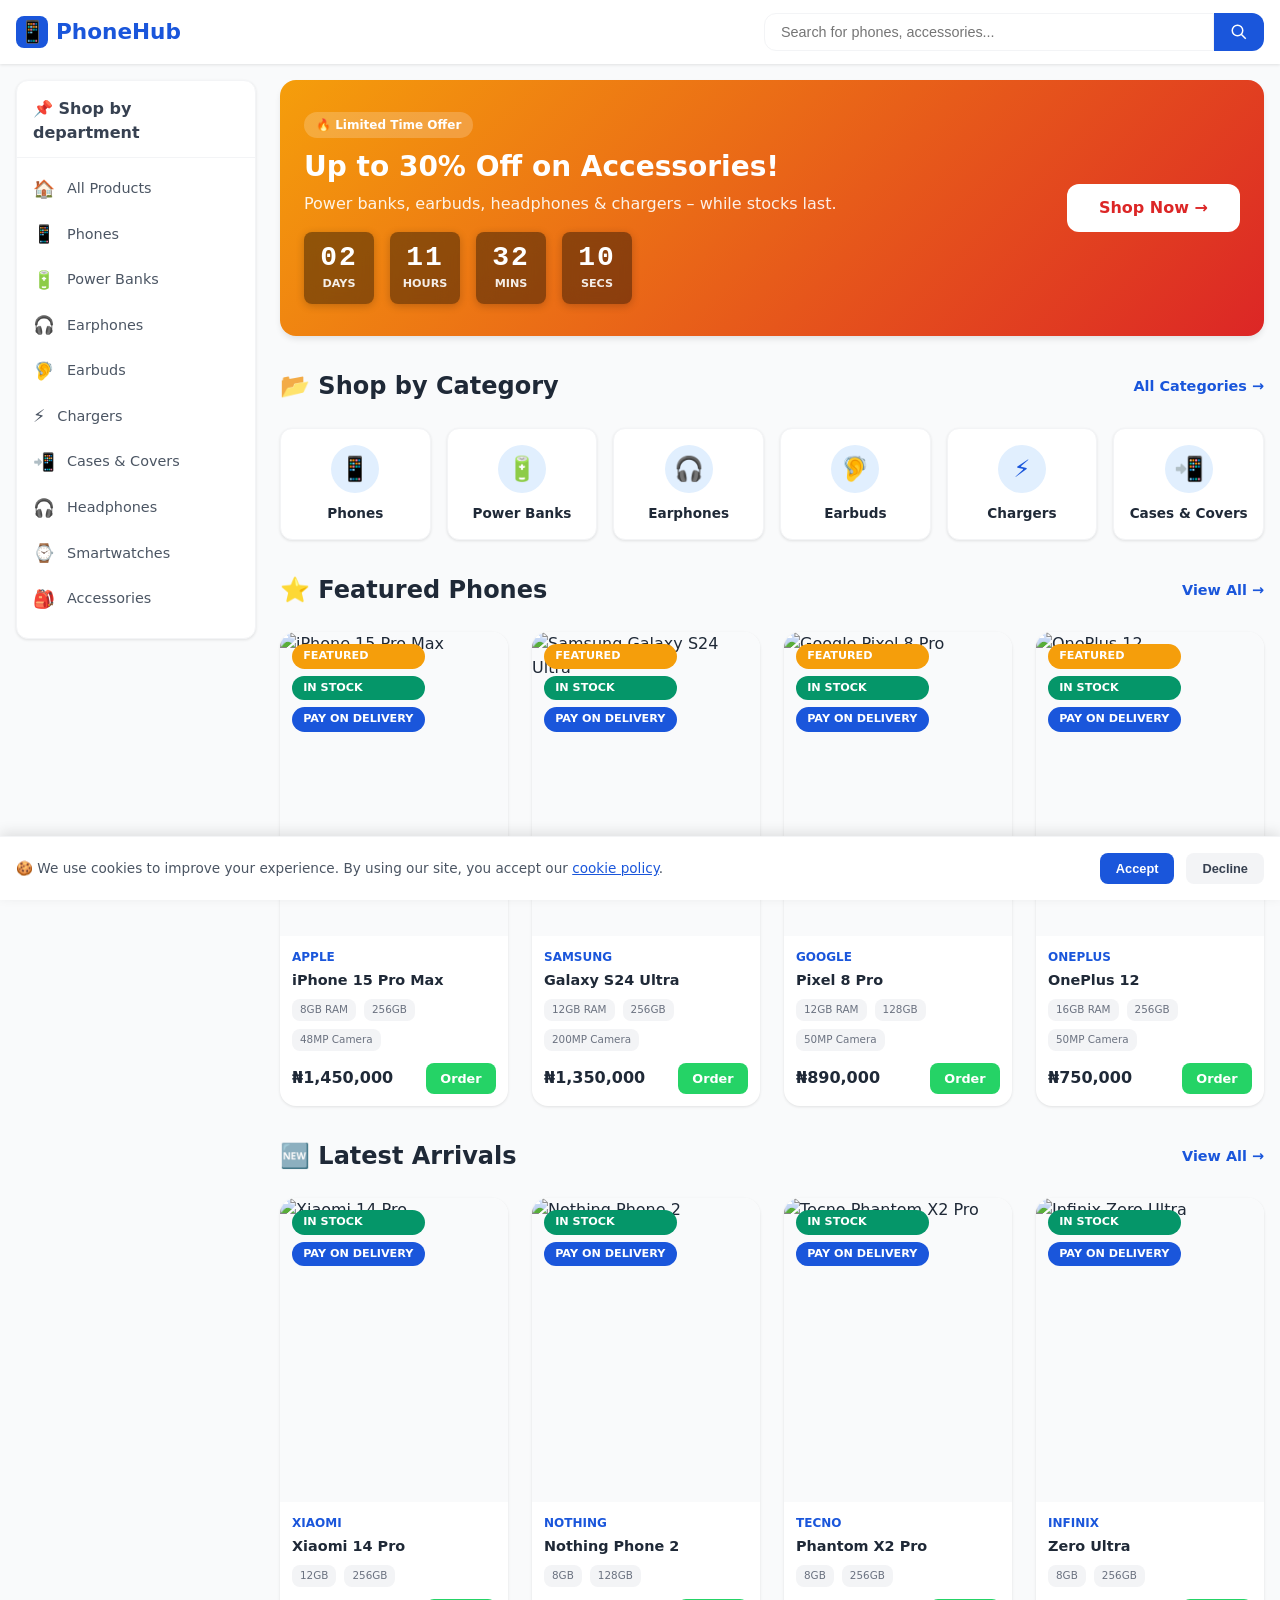
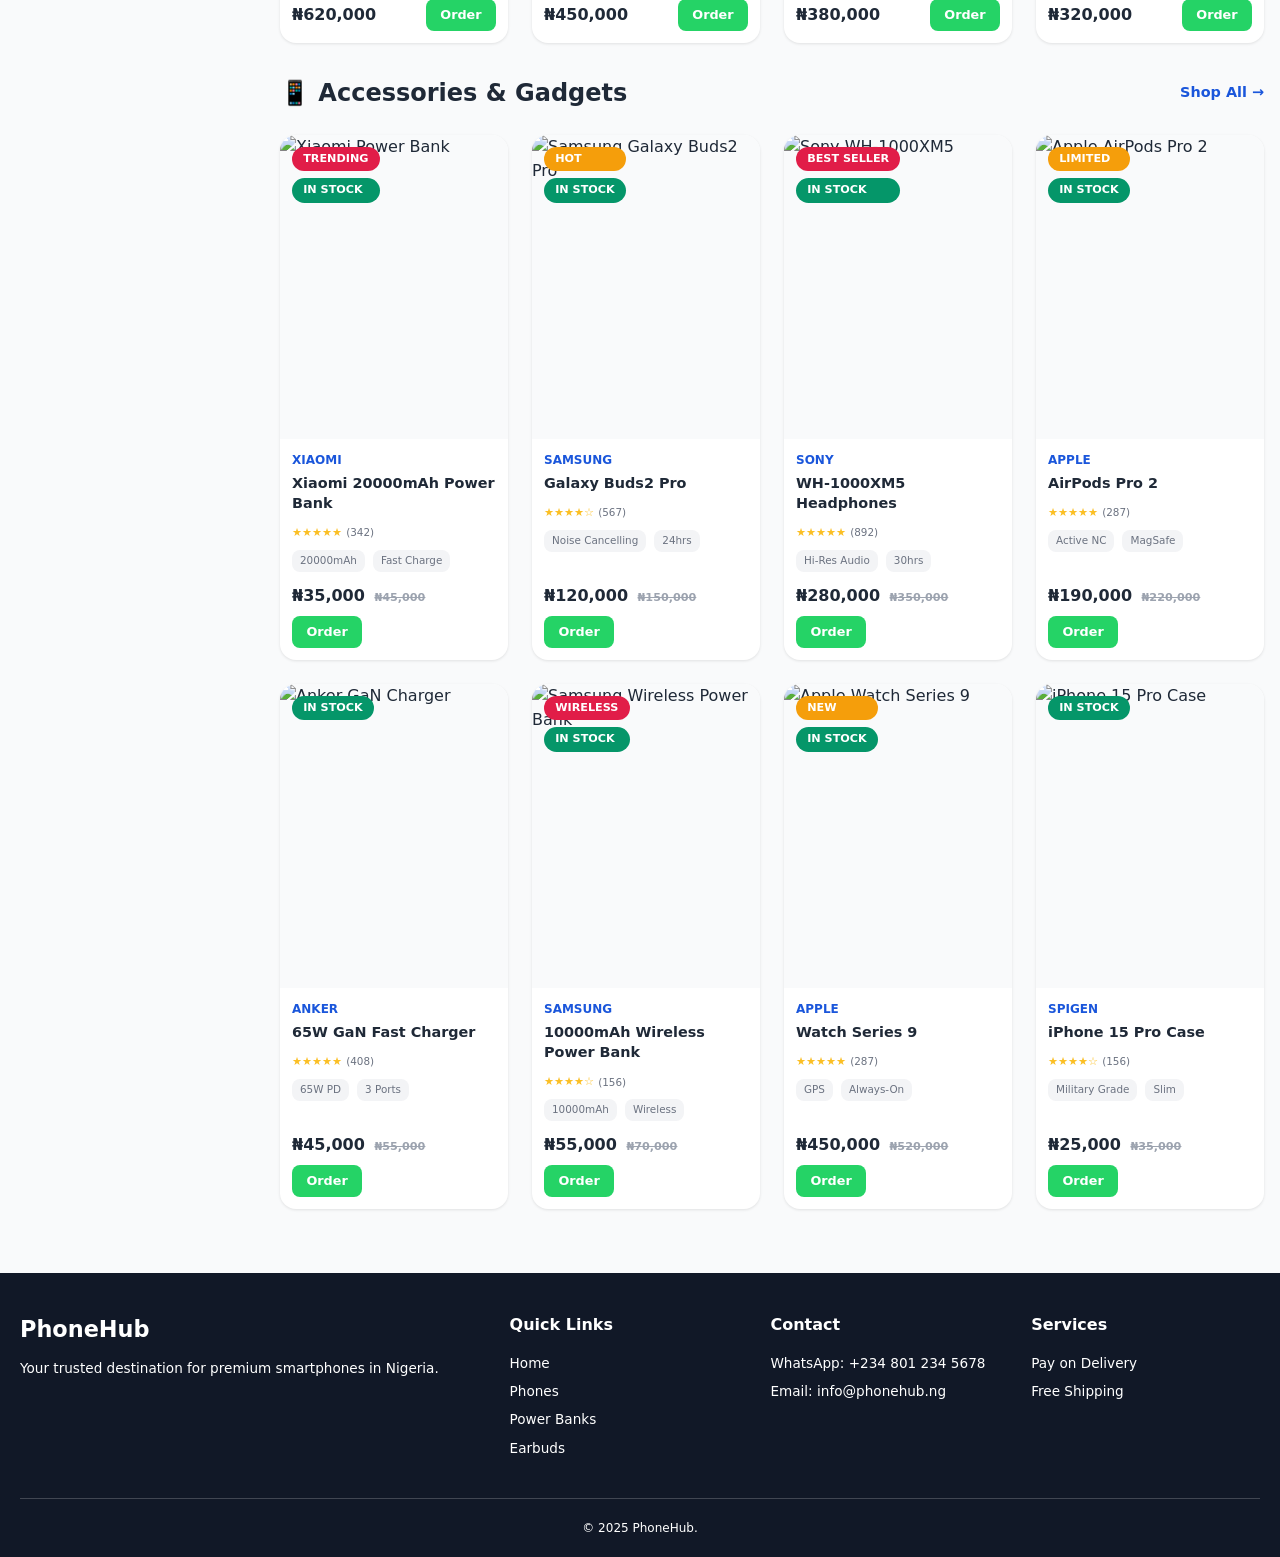
==== commit 03764472: "Updated index page and restructured product pages" ====
--- a/index.html
+++ b/index.html
@@ -1,6 +1,5 @@
 <!DOCTYPE html>
 <html lang="en">
-
 <head>
   <meta charset="UTF-8">
   <meta name="viewport" content="width=device-width, initial-scale=1.0, viewport-fit=cover">
@@ -46,6 +45,10 @@
       overflow-x: hidden;
     }
 
+    body.menu-open {
+      overflow: hidden;
+    }
+
     a {
       text-decoration: none;
       color: inherit;
@@ -55,6 +58,59 @@
     img {
       max-width: 100%;
       display: block;
+    }
+
+    /* ========== HAMBURGER MENU BUTTON ========== */
+    .hamburger {
+      display: none;
+      flex-direction: column;
+      justify-content: space-between;
+      width: 30px;
+      height: 21px;
+      cursor: pointer;
+      z-index: 1001;
+      background: transparent;
+      border: none;
+    }
+
+    .hamburger span {
+      display: block;
+      width: 100%;
+      height: 3px;
+      background: var(--gray-800);
+      border-radius: 3px;
+      transition: var(--transition);
+    }
+
+    .hamburger.active span:nth-child(1) {
+      transform: translateY(9px) rotate(45deg);
+    }
+
+    .hamburger.active span:nth-child(2) {
+      opacity: 0;
+    }
+
+    .hamburger.active span:nth-child(3) {
+      transform: translateY(-9px) rotate(-45deg);
+    }
+
+    /* Mobile Sidebar Overlay */
+    .sidebar-overlay {
+      display: none;
+      position: fixed;
+      top: 0;
+      left: 0;
+      right: 0;
+      bottom: 0;
+      background: rgba(0, 0, 0, 0.5);
+      z-index: 998;
+      opacity: 0;
+      transition: opacity 0.3s ease;
+    }
+
+    .sidebar-overlay.active {
+      display: block;
+      opacity: 1;
     }
 
     /* ========== NAVIGATION ========== */
@@ -186,7 +242,6 @@
       font-size: 1.1rem;
     }
 
-    /* Main content wrapper */
     .main-wrapper {
       max-width: 1280px;
       margin: 1rem auto 0;
@@ -212,48 +267,98 @@
     }
 
     @media (max-width: 768px) {
-      .main-wrapper {
-        flex-direction: column;
-        gap: 1rem;
-      }
-      .side-navbar {
+      .hamburger {
+        display: flex;
+        order: 1;
+      }
+      
+      .logo {
+        order: 2;
+      }
+      
+      .search-container {
+        order: 3;
+        max-width: 100%;
         width: 100%;
-        position: static;
-      }
-      .side-navbar-list li a {
-        padding: 0.75rem 1rem;
-      }
+      }
+      
       .nav-container {
         flex-wrap: wrap;
         height: auto;
         padding: 0.75rem 1rem;
         gap: 0.8rem;
       }
-      .search-container {
-        max-width: 100%;
-        width: 100%;
-      }
+      
+      .main-wrapper {
+        flex-direction: column;
+        gap: 1rem;
+      }
+      
+      /* Mobile Sidebar Styles */
+      .side-navbar {
+        position: fixed;
+        top: 0;
+        left: -280px;
+        width: 280px;
+        height: 100vh;
+        z-index: 999;
+        border-radius: 0;
+        border-right: 1px solid var(--gray-200);
+        transition: left 0.3s ease;
+        overflow-y: auto;
+        margin: 0;
+        background: var(--white);
+      }
+      
+      .side-navbar.mobile-open {
+        left: 0;
+      }
+      
+      .side-navbar .close-sidebar {
+        display: block;
+        text-align: right;
+        padding: 1rem;
+        font-size: 1.5rem;
+        cursor: pointer;
+        color: var(--gray-600);
+        border-bottom: 1px solid var(--gray-200);
+      }
+      
+      .side-navbar .close-sidebar:hover {
+        color: var(--danger);
+      }
+      
       .promo-banner .container {
         flex-direction: column;
         text-align: center;
         padding: 1.5rem;
       }
+      
       .promo-timer {
         justify-content: center;
       }
+      
       .timer-box {
         min-width: 50px;
         padding: 0.4rem;
       }
     }
 
-    /* Promo banner, category grid, product grid same as before */
+    /* Desktop view - hide close button */
+    @media (min-width: 769px) {
+      .side-navbar .close-sidebar {
+        display: none;
+      }
+    }
+
+    /* Promo banner */
     .promo-banner {
       background: linear-gradient(135deg, #f59e0b, #dc2626);
       border-radius: var(--radius-xl);
       box-shadow: var(--shadow-md);
       margin-bottom: 2rem;
     }
+
     .promo-banner .container {
       padding: 2rem 1.5rem;
       display: flex;
@@ -261,10 +366,13 @@
       justify-content: space-between;
       flex-wrap: wrap;
       gap: 1.5rem;
-    }
+      position: relative;
+    }
+
     .promo-content {
       flex: 1;
     }
+
     .promo-label {
       background: rgba(255, 255, 255, 0.2);
       display: inline-block;
@@ -275,6 +383,7 @@
       color: white;
       margin-bottom: 0.75rem;
     }
+
     .promo-title {
       font-size: 1.75rem;
       font-weight: 800;
@@ -282,35 +391,66 @@
       line-height: 1.2;
       margin-bottom: 0.5rem;
     }
+
     .promo-description {
       color: rgba(255, 255, 255, 0.9);
       font-size: 1rem;
       margin-bottom: 1rem;
     }
+
     .promo-timer {
       display: flex;
       gap: 1rem;
       margin-top: 0.5rem;
       flex-wrap: wrap;
     }
+
     .timer-box {
-      background: rgba(0, 0, 0, 0.3);
-      padding: 0.5rem;
+      background: rgba(0, 0, 0, 0.4);
+      backdrop-filter: blur(10px);
+      padding: 0.75rem 0.5rem;
       border-radius: var(--radius);
       text-align: center;
-      min-width: 60px;
-    }
+      min-width: 70px;
+      transition: all 0.3s ease;
+      box-shadow: 0 2px 8px rgba(0, 0, 0, 0.2);
+    }
+
+    .timer-box:hover {
+      transform: translateY(-2px);
+      background: rgba(0, 0, 0, 0.5);
+    }
+
     .timer-number {
-      font-size: 1.5rem;
+      font-size: 1.75rem;
       font-weight: 800;
       color: white;
       line-height: 1;
-    }
+      font-family: monospace;
+      letter-spacing: 2px;
+    }
+
     .timer-label {
       font-size: 0.7rem;
-      color: rgba(255, 255, 255, 0.8);
+      color: rgba(255, 255, 255, 0.9);
       text-transform: uppercase;
-    }
+      font-weight: 600;
+      margin-top: 4px;
+    }
+
+    @media (max-width: 768px) {
+      .timer-box {
+        min-width: 55px;
+        padding: 0.5rem 0.3rem;
+      }
+      .timer-number {
+        font-size: 1.25rem;
+      }
+      .timer-label {
+        font-size: 0.6rem;
+      }
+    }
+
     .promo-button {
       background: white;
       color: var(--danger);
@@ -320,13 +460,17 @@
       transition: var(--transition);
       white-space: nowrap;
     }
+
     .promo-button:hover {
       transform: translateY(-3px);
       box-shadow: var(--shadow-lg);
     }
+
+    /* Sections */
     .section {
       margin-bottom: 2rem;
     }
+
     .section-header {
       display: flex;
       align-items: center;
@@ -335,11 +479,13 @@
       flex-wrap: wrap;
       gap: 0.5rem;
     }
+
     .section-title {
       font-size: 1.5rem;
       font-weight: 700;
       color: var(--gray-900);
     }
+
     .view-all {
       color: var(--primary);
       font-weight: 600;
@@ -349,17 +495,26 @@
       font-size: 0.9rem;
       cursor: pointer;
     }
+
+    /* Category grid */
     .category-grid {
       display: grid;
       grid-template-columns: repeat(3, 1fr);
       gap: 1rem;
     }
+
     @media (min-width: 480px) {
-      .category-grid { grid-template-columns: repeat(4, 1fr); }
-    }
+      .category-grid {
+        grid-template-columns: repeat(4, 1fr);
+      }
+    }
+
     @media (min-width: 768px) {
-      .category-grid { grid-template-columns: repeat(6, 1fr); }
-    }
+      .category-grid {
+        grid-template-columns: repeat(6, 1fr);
+      }
+    }
+
     .category-card {
       background: white;
       border-radius: var(--radius-lg);
@@ -370,11 +525,13 @@
       border: 1px solid var(--gray-200);
       cursor: pointer;
     }
+
     .category-card:hover {
       transform: translateY(-3px);
       box-shadow: var(--shadow-md);
       border-color: var(--primary-light);
     }
+
     .category-icon {
       width: 48px;
       height: 48px;
@@ -387,25 +544,54 @@
       color: var(--primary);
       font-size: 1.5rem;
     }
+
     .category-name {
       font-weight: 600;
       font-size: 0.85rem;
     }
-    /* ========== RESPONSIVE PRODUCT GRID ========== */
+
+    /* Original product grid */
     .product-grid {
       display: grid;
-      grid-template-columns: repeat(2, 1fr);  /* 2 on mobile */
+      grid-template-columns: repeat(2, 1fr);
       gap: 1rem;
     }
+
     @media (min-width: 640px) {
-      .product-grid { gap: 1.5rem; }
-    }
-    @media (min-width: 768px) {
-      .product-grid { grid-template-columns: repeat(3, 1fr); } /* 3 on tablet */
-    }
+      .product-grid {
+        grid-template-columns: repeat(3, 1fr);
+        gap: 1.5rem;
+      }
+    }
+
     @media (min-width: 1024px) {
-      .product-grid { grid-template-columns: repeat(4, 1fr); } /* 4 on laptop/desktop */
-    }
+      .product-grid {
+        grid-template-columns: repeat(4, 1fr);
+      }
+    }
+
+    /* Filtered results grid */
+    .filtered-grid {
+      display: grid;
+      grid-template-columns: repeat(2, 1fr);
+      gap: 1rem;
+      margin-bottom: 2rem;
+    }
+
+    @media (min-width: 640px) {
+      .filtered-grid {
+        grid-template-columns: repeat(3, 1fr);
+        gap: 1.5rem;
+      }
+    }
+
+    @media (min-width: 1024px) {
+      .filtered-grid {
+        grid-template-columns: repeat(4, 1fr);
+      }
+    }
+
+    /* Product card */
     .product-card {
       background: white;
       border-radius: var(--radius-xl);
@@ -416,25 +602,30 @@
       flex-direction: column;
       height: 100%;
     }
+
     .product-card:hover {
       transform: translateY(-4px);
       box-shadow: var(--shadow-lg);
     }
+
     .product-image {
       position: relative;
       aspect-ratio: 3/4;
       overflow: hidden;
       background: var(--gray-100);
     }
+
     .product-image img {
       width: 100%;
       height: 100%;
       object-fit: cover;
       transition: transform 0.5s;
     }
+
     .product-card:hover .product-image img {
       transform: scale(1.03);
     }
+
     .product-badges {
       position: absolute;
       top: 0.75rem;
@@ -444,6 +635,7 @@
       gap: 0.4rem;
       z-index: 2;
     }
+
     .badge {
       padding: 0.25rem 0.7rem;
       border-radius: 999px;
@@ -451,22 +643,41 @@
       font-weight: 700;
       text-transform: uppercase;
     }
-    .badge-featured { background: var(--accent); color: white; }
-    .badge-stock { background: var(--success); color: white; }
-    .badge-delivery { background: var(--primary); color: white; }
-    .badge-trending { background: #e11d48; color: white; }
+
+    .badge-featured {
+      background: var(--accent);
+      color: white;
+    }
+
+    .badge-stock {
+      background: var(--success);
+      color: white;
+    }
+
+    .badge-delivery {
+      background: var(--primary);
+      color: white;
+    }
+
+    .badge-trending {
+      background: #e11d48;
+      color: white;
+    }
+
     .product-info {
       padding: 0.75rem;
       flex: 1;
       display: flex;
       flex-direction: column;
     }
+
     .product-brand {
       font-size: 0.75rem;
       color: var(--primary);
       font-weight: 700;
       text-transform: uppercase;
     }
+
     .product-name {
       font-size: 0.9rem;
       font-weight: 700;
@@ -477,12 +688,14 @@
       -webkit-box-orient: vertical;
       overflow: hidden;
     }
+
     .product-specs {
       display: flex;
       gap: 0.5rem;
       flex-wrap: wrap;
       margin-bottom: 0.75rem;
     }
+
     .spec-tag {
       font-size: 0.65rem;
       background: var(--gray-200);
@@ -490,22 +703,26 @@
       border-radius: var(--radius);
       color: var(--gray-600);
     }
+
     .rating {
       display: flex;
       align-items: center;
       gap: 0.25rem;
       margin: 0.25rem 0 0.5rem;
     }
+
     .stars {
       display: flex;
       gap: 2px;
       color: #fbbf24;
       font-size: 0.7rem;
     }
+
     .rating-count {
       font-size: 0.65rem;
       color: var(--gray-600);
     }
+
     .product-footer {
       display: flex;
       align-items: center;
@@ -514,16 +731,19 @@
       flex-wrap: wrap;
       gap: 0.5rem;
     }
+
     .product-price {
       font-size: 1rem;
       font-weight: 800;
     }
+
     .old-price {
       font-size: 0.7rem;
       text-decoration: line-through;
       color: var(--gray-500);
       margin-left: 0.25rem;
     }
+
     .btn-whatsapp {
       background: #25d366;
       color: white;
@@ -538,15 +758,18 @@
       align-items: center;
       gap: 0.25rem;
     }
+
     .btn-whatsapp:hover {
       background: #128c7e;
     }
+
     .whatsapp-float {
       position: fixed;
       bottom: 1.25rem;
       right: 1rem;
       z-index: 999;
     }
+
     .whatsapp-btn {
       display: flex;
       align-items: center;
@@ -560,14 +783,17 @@
       box-shadow: var(--shadow-lg);
       transition: var(--transition);
     }
+
     .whatsapp-btn:hover {
       background: #128c7e;
       transform: scale(1.02);
     }
+
     .whatsapp-btn svg {
       width: 22px;
       height: 22px;
     }
+
     .cookie-banner {
       position: fixed;
       bottom: 0;
@@ -586,22 +812,27 @@
       transform: translateY(100%);
       transition: transform 0.3s ease;
     }
+
     .cookie-banner.show {
       transform: translateY(0);
     }
+
     .cookie-text {
       font-size: 0.85rem;
       color: var(--gray-700);
       flex: 1;
     }
+
     .cookie-text a {
       color: var(--primary);
       text-decoration: underline;
     }
+
     .cookie-buttons {
       display: flex;
       gap: 0.75rem;
     }
+
     .cookie-btn {
       padding: 0.5rem 1rem;
       border-radius: var(--radius);
@@ -611,14 +842,24 @@
       border: none;
       transition: var(--transition);
     }
-    .cookie-accept { background: var(--primary); color: white; }
-    .cookie-decline { background: var(--gray-200); color: var(--gray-800); }
+
+    .cookie-accept {
+      background: var(--primary);
+      color: white;
+    }
+
+    .cookie-decline {
+      background: var(--gray-200);
+      color: var(--gray-800);
+    }
+
     .footer {
       background: var(--dark);
       color: white;
       padding: 2.5rem 1.25rem 1.25rem;
       margin-top: 2rem;
     }
+
     .footer-content {
       max-width: 1280px;
       margin: 0 auto;
@@ -626,19 +867,53 @@
       gap: 2rem;
       grid-template-columns: 1fr;
     }
+
     @media (min-width: 540px) {
-      .footer-content { grid-template-columns: repeat(2, 1fr); }
-    }
+      .footer-content {
+        grid-template-columns: repeat(2, 1fr);
+      }
+    }
+
     @media (min-width: 900px) {
-      .footer-content { grid-template-columns: 2fr 1fr 1fr 1fr; }
-    }
-    .footer-brand { font-size: 1.4rem; font-weight: 800; margin-bottom: 0.75rem; }
-    .footer-desc { font-size: 0.85rem; }
-    .footer-title { font-weight: 700; margin-bottom: 1rem; font-size: 1rem; }
-    .footer-links { list-style: none; }
-    .footer-links li { margin-bottom: 0.5rem; font-size: 0.85rem; }
-    .footer-links a { color: white; cursor: pointer; }
-    .footer-links a:hover { text-decoration: underline; }
+      .footer-content {
+        grid-template-columns: 2fr 1fr 1fr 1fr;
+      }
+    }
+
+    .footer-brand {
+      font-size: 1.4rem;
+      font-weight: 800;
+      margin-bottom: 0.75rem;
+    }
+
+    .footer-desc {
+      font-size: 0.85rem;
+    }
+
+    .footer-title {
+      font-weight: 700;
+      margin-bottom: 1rem;
+      font-size: 1rem;
+    }
+
+    .footer-links {
+      list-style: none;
+    }
+
+    .footer-links li {
+      margin-bottom: 0.5rem;
+      font-size: 0.85rem;
+    }
+
+    .footer-links a {
+      color: white;
+      cursor: pointer;
+    }
+
+    .footer-links a:hover {
+      text-decoration: underline;
+    }
+
     .footer-bottom {
       max-width: 1280px;
       margin: 2rem auto 0;
@@ -647,6 +922,7 @@
       text-align: center;
       font-size: 0.75rem;
     }
+
     .no-results {
       text-align: center;
       padding: 2rem;
@@ -654,17 +930,37 @@
       border-radius: var(--radius-lg);
       color: var(--gray-600);
     }
+
     .filter-active {
       background: var(--primary-light);
       color: var(--primary);
       font-weight: bold;
     }
+
+    .hidden {
+      display: none;
+    }
+
+    /* Urgency animation */
+    @keyframes pulse {
+      0%, 100% { opacity: 1; }
+      50% { opacity: 0.7; }
+    }
+    
+    .timer-box.low-time {
+      animation: pulse 1s ease-in-out infinite;
+    }
   </style>
 </head>
 
 <body>
   <nav class="navbar">
     <div class="nav-container">
+      <button class="hamburger" id="hamburgerBtn">
+        <span></span>
+        <span></span>
+        <span></span>
+      </button>
       <div class="logo" id="resetFilterLink">
         <div class="logo-icon">📱</div>
         PhoneHub
@@ -683,8 +979,11 @@
     </div>
   </nav>
 
+  <div class="sidebar-overlay" id="sidebarOverlay"></div>
+
   <div class="main-wrapper">
-    <aside class="side-navbar">
+    <aside class="side-navbar" id="sideNavbar">
+      <div class="close-sidebar" id="closeSidebarBtn">✕</div>
       <div class="side-navbar-title">📌 Shop by department</div>
       <ul class="side-navbar-list">
         <li><a data-category="all"><span class="emoji">🏠</span> All Products</a></li>
@@ -707,7 +1006,12 @@
             <div class="promo-label">🔥 Limited Time Offer</div>
             <div class="promo-title">Up to 30% Off on Accessories!</div>
             <div class="promo-description">Power banks, earbuds, headphones & chargers – while stocks last.</div>
-            <div class="promo-timer"><div class="timer-box"><div class="timer-number">02</div><div class="timer-label">Days</div></div><div class="timer-box"><div class="timer-number">12</div><div class="timer-label">Hours</div></div><div class="timer-box"><div class="timer-number">45</div><div class="timer-label">Mins</div></div><div class="timer-box"><div class="timer-number">30</div><div class="timer-label">Secs</div></div></div>
+            <div class="promo-timer" id="countdownTimer">
+              <div class="timer-box"><div class="timer-number" id="days">00</div><div class="timer-label">Days</div></div>
+              <div class="timer-box"><div class="timer-number" id="hours">00</div><div class="timer-label">Hours</div></div>
+              <div class="timer-box"><div class="timer-number" id="minutes">00</div><div class="timer-label">Mins</div></div>
+              <div class="timer-box"><div class="timer-number" id="seconds">00</div><div class="timer-label">Secs</div></div>
+            </div>
           </div>
           <a href="#" class="promo-button">Shop Now →</a>
         </div>
@@ -728,190 +1032,365 @@
         </div>
       </section>
 
-      <!-- All product sections with all original products restored -->
-      <div id="productsContainer">
-        <!-- Featured Phones (4 products) -->
+      <!-- ORIGINAL SECTIONS -->
+      <div id="originalSections">
+        <!-- Featured Phones -->
         <section class="section">
           <div class="section-header"><h2 class="section-title">⭐ Featured Phones</h2><a class="view-all" data-category="phones">View All →</a></div>
           <div class="product-grid">
-            <div class="product-card" data-category="phones" data-name="NovaTech X1 Pro" data-brand="NovaTech"><a href="#"><div class="product-image"><div class="product-badges"><span class="badge badge-featured">Featured</span><span class="badge badge-stock">In Stock</span><span class="badge badge-delivery">Pay on Delivery</span></div><img src="https://placehold.co/400x500?text=NovaTech+X1" alt="NovaTech X1 Pro"></div></a><div class="product-info"><div class="product-brand">NovaTech</div><h3 class="product-name">NovaTech X1 Pro</h3><div class="product-specs"><span class="spec-tag">12GB RAM</span><span class="spec-tag">256GB</span><span class="spec-tag">108MP Camera</span></div><div class="product-footer"><div class="product-price">₦245,000</div><a href="https://wa.me/2348012345678?text=Hello%2C%20I%20want%20to%20order%20NovaTech%20X1%20Pro" target="_blank" class="btn-whatsapp">Order</a></div></div></div>
-            <div class="product-card" data-category="phones" data-name="Galaxy Prime S24" data-brand="Galaxy"><a href="#"><div class="product-image"><div class="product-badges"><span class="badge badge-featured">Featured</span><span class="badge badge-stock">In Stock</span><span class="badge badge-delivery">Pay on Delivery</span></div><img src="https://placehold.co/400x500?text=Galaxy+S24" alt="Galaxy Prime S24"></div></a><div class="product-info"><div class="product-brand">Galaxy</div><h3 class="product-name">Galaxy Prime S24</h3><div class="product-specs"><span class="spec-tag">8GB RAM</span><span class="spec-tag">128GB</span><span class="spec-tag">50MP Camera</span></div><div class="product-footer"><div class="product-price">₦389,000</div><a href="https://wa.me/2348012345678?text=Order+Galaxy+S24" target="_blank" class="btn-whatsapp">Order</a></div></div></div>
-            <div class="product-card" data-category="phones" data-name="Aurora Edge Ultra" data-brand="Aurora"><a href="#"><div class="product-image"><div class="product-badges"><span class="badge badge-featured">Featured</span><span class="badge badge-stock">In Stock</span><span class="badge badge-delivery">Pay on Delivery</span></div><img src="https://placehold.co/400x500?text=Aurora+Ultra" alt="Aurora Edge Ultra"></div></a><div class="product-info"><div class="product-brand">Aurora</div><h3 class="product-name">Aurora Edge Ultra</h3><div class="product-specs"><span class="spec-tag">16GB RAM</span><span class="spec-tag">512GB</span><span class="spec-tag">200MP Camera</span></div><div class="product-footer"><div class="product-price">₦520,000</div><a href="https://wa.me/2348012345678?text=Order+Aurora+Edge+Ultra" target="_blank" class="btn-whatsapp">Order</a></div></div></div>
-            <div class="product-card" data-category="phones" data-name="RogueFire GT" data-brand="RogueFire"><a href="#"><div class="product-image"><div class="product-badges"><span class="badge badge-featured">Featured</span><span class="badge badge-stock">In Stock</span><span class="badge badge-delivery">Pay on Delivery</span></div><img src="https://placehold.co/400x500?text=RogueFire+GT" alt="RogueFire GT"></div></a><div class="product-info"><div class="product-brand">RogueFire</div><h3 class="product-name">RogueFire GT</h3><div class="product-specs"><span class="spec-tag">16GB RAM</span><span class="spec-tag">256GB</span><span class="spec-tag">64MP Camera</span></div><div class="product-footer"><div class="product-price">₦310,000</div><a href="https://wa.me/2348012345678?text=Order+RogueFire+GT" target="_blank" class="btn-whatsapp">Order</a></div></div></div>
+            <div class="product-card" data-category="phones" data-name="iPhone 15 Pro Max" data-brand="Apple"><div class="product-image"><div class="product-badges"><span class="badge badge-featured">Featured</span><span class="badge badge-stock">In Stock</span><span class="badge badge-delivery">Pay on Delivery</span></div><img src="https://fdn2.gsmarena.com/vv/bigpic/apple-iphone-15-pro-max.jpg" alt="iPhone 15 Pro Max"></div><div class="product-info"><div class="product-brand">Apple</div><h3 class="product-name">iPhone 15 Pro Max</h3><div class="product-specs"><span class="spec-tag">8GB RAM</span><span class="spec-tag">256GB</span><span class="spec-tag">48MP Camera</span></div><div class="product-footer"><div class="product-price">₦1,450,000</div><div class="btn-whatsapp">Order</div></div></div></div>
+            <div class="product-card" data-category="phones" data-name="Samsung Galaxy S24 Ultra" data-brand="Samsung"><div class="product-image"><div class="product-badges"><span class="badge badge-featured">Featured</span><span class="badge badge-stock">In Stock</span><span class="badge badge-delivery">Pay on Delivery</span></div><img src="https://fdn2.gsmarena.com/vv/bigpic/samsung-galaxy-s24-ultra-sm-s928.jpg" alt="Samsung Galaxy S24 Ultra"></div><div class="product-info"><div class="product-brand">Samsung</div><h3 class="product-name">Galaxy S24 Ultra</h3><div class="product-specs"><span class="spec-tag">12GB RAM</span><span class="spec-tag">256GB</span><span class="spec-tag">200MP Camera</span></div><div class="product-footer"><div class="product-price">₦1,350,000</div><div class="btn-whatsapp">Order</div></div></div></div>
+            <div class="product-card" data-category="phones" data-name="Google Pixel 8 Pro" data-brand="Google"><div class="product-image"><div class="product-badges"><span class="badge badge-featured">Featured</span><span class="badge badge-stock">In Stock</span><span class="badge badge-delivery">Pay on Delivery</span></div><img src="https://fdn2.gsmarena.com/vv/bigpic/google-pixel-8-pro.jpg" alt="Google Pixel 8 Pro"></div><div class="product-info"><div class="product-brand">Google</div><h3 class="product-name">Pixel 8 Pro</h3><div class="product-specs"><span class="spec-tag">12GB RAM</span><span class="spec-tag">128GB</span><span class="spec-tag">50MP Camera</span></div><div class="product-footer"><div class="product-price">₦890,000</div><div class="btn-whatsapp">Order</div></div></div></div>
+            <div class="product-card" data-category="phones" data-name="OnePlus 12" data-brand="OnePlus"><div class="product-image"><div class="product-badges"><span class="badge badge-featured">Featured</span><span class="badge badge-stock">In Stock</span><span class="badge badge-delivery">Pay on Delivery</span></div><img src="https://fdn2.gsmarena.com/vv/bigpic/oneplus-12.jpg" alt="OnePlus 12"></div><div class="product-info"><div class="product-brand">OnePlus</div><h3 class="product-name">OnePlus 12</h3><div class="product-specs"><span class="spec-tag">16GB RAM</span><span class="spec-tag">256GB</span><span class="spec-tag">50MP Camera</span></div><div class="product-footer"><div class="product-price">₦750,000</div><div class="btn-whatsapp">Order</div></div></div></div>
           </div>
         </section>
 
-        <!-- Duplicate featured section (original had repeated grids) -->
-        <section class="section">
-          <div class="product-grid">
-            <div class="product-card" data-category="phones" data-name="NovaTech X1 Pro" data-brand="NovaTech"><a href="#"><div class="product-image"><div class="product-badges"><span class="badge badge-featured">Featured</span><span class="badge badge-stock">In Stock</span><span class="badge badge-delivery">Pay on Delivery</span></div><img src="https://placehold.co/400x500?text=NovaTech+X1" alt="NovaTech X1 Pro"></div></a><div class="product-info"><div class="product-brand">NovaTech</div><h3 class="product-name">NovaTech X1 Pro</h3><div class="product-specs"><span class="spec-tag">12GB RAM</span><span class="spec-tag">256GB</span><span class="spec-tag">108MP Camera</span></div><div class="product-footer"><div class="product-price">₦245,000</div><a href="https://wa.me/2348012345678?text=Hello%2C%20I%20want%20to%20order%20NovaTech%20X1%20Pro" target="_blank" class="btn-whatsapp">Order</a></div></div></div>
-            <div class="product-card" data-category="phones" data-name="Galaxy Prime S24" data-brand="Galaxy"><a href="#"><div class="product-image"><div class="product-badges"><span class="badge badge-featured">Featured</span><span class="badge badge-stock">In Stock</span><span class="badge badge-delivery">Pay on Delivery</span></div><img src="https://placehold.co/400x500?text=Galaxy+S24" alt="Galaxy Prime S24"></div></a><div class="product-info"><div class="product-brand">Galaxy</div><h3 class="product-name">Galaxy Prime S24</h3><div class="product-specs"><span class="spec-tag">8GB RAM</span><span class="spec-tag">128GB</span><span class="spec-tag">50MP Camera</span></div><div class="product-footer"><div class="product-price">₦389,000</div><a href="https://wa.me/2348012345678?text=Order+Galaxy+S24" target="_blank" class="btn-whatsapp">Order</a></div></div></div>
-            <div class="product-card" data-category="phones" data-name="Aurora Edge Ultra" data-brand="Aurora"><a href="#"><div class="product-image"><div class="product-badges"><span class="badge badge-featured">Featured</span><span class="badge badge-stock">In Stock</span><span class="badge badge-delivery">Pay on Delivery</span></div><img src="https://placehold.co/400x500?text=Aurora+Ultra" alt="Aurora Edge Ultra"></div></a><div class="product-info"><div class="product-brand">Aurora</div><h3 class="product-name">Aurora Edge Ultra</h3><div class="product-specs"><span class="spec-tag">16GB RAM</span><span class="spec-tag">512GB</span><span class="spec-tag">200MP Camera</span></div><div class="product-footer"><div class="product-price">₦520,000</div><a href="https://wa.me/2348012345678?text=Order+Aurora+Edge+Ultra" target="_blank" class="btn-whatsapp">Order</a></div></div></div>
-            <div class="product-card" data-category="phones" data-name="RogueFire GT" data-brand="RogueFire"><a href="#"><div class="product-image"><div class="product-badges"><span class="badge badge-featured">Featured</span><span class="badge badge-stock">In Stock</span><span class="badge badge-delivery">Pay on Delivery</span></div><img src="https://placehold.co/400x500?text=RogueFire+GT" alt="RogueFire GT"></div></a><div class="product-info"><div class="product-brand">RogueFire</div><h3 class="product-name">RogueFire GT</h3><div class="product-specs"><span class="spec-tag">16GB RAM</span><span class="spec-tag">256GB</span><span class="spec-tag">64MP Camera</span></div><div class="product-footer"><div class="product-price">₦310,000</div><a href="https://wa.me/2348012345678?text=Order+RogueFire+GT" target="_blank" class="btn-whatsapp">Order</a></div></div></div>
-          </div>
-        </section>
-
-        <!-- Third duplicate (original had 4 duplicate sections) -->
-        <section class="section">
-          <div class="product-grid">
-            <div class="product-card" data-category="phones" data-name="NovaTech X1 Pro" data-brand="NovaTech"><a href="#"><div class="product-image"><div class="product-badges"><span class="badge badge-featured">Featured</span><span class="badge badge-stock">In Stock</span><span class="badge badge-delivery">Pay on Delivery</span></div><img src="https://placehold.co/400x500?text=NovaTech+X1" alt="NovaTech X1 Pro"></div></a><div class="product-info"><div class="product-brand">NovaTech</div><h3 class="product-name">NovaTech X1 Pro</h3><div class="product-specs"><span class="spec-tag">12GB RAM</span><span class="spec-tag">256GB</span><span class="spec-tag">108MP Camera</span></div><div class="product-footer"><div class="product-price">₦245,000</div><a href="https://wa.me/2348012345678?text=Hello%2C%20I%20want%20to%20order%20NovaTech%20X1%20Pro" target="_blank" class="btn-whatsapp">Order</a></div></div></div>
-            <div class="product-card" data-category="phones" data-name="Galaxy Prime S24" data-brand="Galaxy"><a href="#"><div class="product-image"><div class="product-badges"><span class="badge badge-featured">Featured</span><span class="badge badge-stock">In Stock</span><span class="badge badge-delivery">Pay on Delivery</span></div><img src="https://placehold.co/400x500?text=Galaxy+S24" alt="Galaxy Prime S24"></div></a><div class="product-info"><div class="product-brand">Galaxy</div><h3 class="product-name">Galaxy Prime S24</h3><div class="product-specs"><span class="spec-tag">8GB RAM</span><span class="spec-tag">128GB</span><span class="spec-tag">50MP Camera</span></div><div class="product-footer"><div class="product-price">₦389,000</div><a href="https://wa.me/2348012345678?text=Order+Galaxy+S24" target="_blank" class="btn-whatsapp">Order</a></div></div></div>
-            <div class="product-card" data-category="phones" data-name="Aurora Edge Ultra" data-brand="Aurora"><a href="#"><div class="product-image"><div class="product-badges"><span class="badge badge-featured">Featured</span><span class="badge badge-stock">In Stock</span><span class="badge badge-delivery">Pay on Delivery</span></div><img src="https://placehold.co/400x500?text=Aurora+Ultra" alt="Aurora Edge Ultra"></div></a><div class="product-info"><div class="product-brand">Aurora</div><h3 class="product-name">Aurora Edge Ultra</h3><div class="product-specs"><span class="spec-tag">16GB RAM</span><span class="spec-tag">512GB</span><span class="spec-tag">200MP Camera</span></div><div class="product-footer"><div class="product-price">₦520,000</div><a href="https://wa.me/2348012345678?text=Order+Aurora+Edge+Ultra" target="_blank" class="btn-whatsapp">Order</a></div></div></div>
-            <div class="product-card" data-category="phones" data-name="RogueFire GT" data-brand="RogueFire"><a href="#"><div class="product-image"><div class="product-badges"><span class="badge badge-featured">Featured</span><span class="badge badge-stock">In Stock</span><span class="badge badge-delivery">Pay on Delivery</span></div><img src="https://placehold.co/400x500?text=RogueFire+GT" alt="RogueFire GT"></div></a><div class="product-info"><div class="product-brand">RogueFire</div><h3 class="product-name">RogueFire GT</h3><div class="product-specs"><span class="spec-tag">16GB RAM</span><span class="spec-tag">256GB</span><span class="spec-tag">64MP Camera</span></div><div class="product-footer"><div class="product-price">₦310,000</div><a href="https://wa.me/2348012345678?text=Order+RogueFire+GT" target="_blank" class="btn-whatsapp">Order</a></div></div></div>
-          </div>
-        </section>
-
-        <!-- Fourth duplicate -->
-        <section class="section">
-          <div class="product-grid">
-            <div class="product-card" data-category="phones" data-name="NovaTech X1 Pro" data-brand="NovaTech"><a href="#"><div class="product-image"><div class="product-badges"><span class="badge badge-featured">Featured</span><span class="badge badge-stock">In Stock</span><span class="badge badge-delivery">Pay on Delivery</span></div><img src="https://placehold.co/400x500?text=NovaTech+X1" alt="NovaTech X1 Pro"></div></a><div class="product-info"><div class="product-brand">NovaTech</div><h3 class="product-name">NovaTech X1 Pro</h3><div class="product-specs"><span class="spec-tag">12GB RAM</span><span class="spec-tag">256GB</span><span class="spec-tag">108MP Camera</span></div><div class="product-footer"><div class="product-price">₦245,000</div><a href="https://wa.me/2348012345678?text=Hello%2C%20I%20want%20to%20order%20NovaTech%20X1%20Pro" target="_blank" class="btn-whatsapp">Order</a></div></div></div>
-            <div class="product-card" data-category="phones" data-name="Galaxy Prime S24" data-brand="Galaxy"><a href="#"><div class="product-image"><div class="product-badges"><span class="badge badge-featured">Featured</span><span class="badge badge-stock">In Stock</span><span class="badge badge-delivery">Pay on Delivery</span></div><img src="https://placehold.co/400x500?text=Galaxy+S24" alt="Galaxy Prime S24"></div></a><div class="product-info"><div class="product-brand">Galaxy</div><h3 class="product-name">Galaxy Prime S24</h3><div class="product-specs"><span class="spec-tag">8GB RAM</span><span class="spec-tag">128GB</span><span class="spec-tag">50MP Camera</span></div><div class="product-footer"><div class="product-price">₦389,000</div><a href="https://wa.me/2348012345678?text=Order+Galaxy+S24" target="_blank" class="btn-whatsapp">Order</a></div></div></div>
-            <div class="product-card" data-category="phones" data-name="Aurora Edge Ultra" data-brand="Aurora"><a href="#"><div class="product-image"><div class="product-badges"><span class="badge badge-featured">Featured</span><span class="badge badge-stock">In Stock</span><span class="badge badge-delivery">Pay on Delivery</span></div><img src="https://placehold.co/400x500?text=Aurora+Ultra" alt="Aurora Edge Ultra"></div></a><div class="product-info"><div class="product-brand">Aurora</div><h3 class="product-name">Aurora Edge Ultra</h3><div class="product-specs"><span class="spec-tag">16GB RAM</span><span class="spec-tag">512GB</span><span class="spec-tag">200MP Camera</span></div><div class="product-footer"><div class="product-price">₦520,000</div><a href="https://wa.me/2348012345678?text=Order+Aurora+Edge+Ultra" target="_blank" class="btn-whatsapp">Order</a></div></div></div>
-            <div class="product-card" data-category="phones" data-name="RogueFire GT" data-brand="RogueFire"><a href="#"><div class="product-image"><div class="product-badges"><span class="badge badge-featured">Featured</span><span class="badge badge-stock">In Stock</span><span class="badge badge-delivery">Pay on Delivery</span></div><img src="https://placehold.co/400x500?text=RogueFire+GT" alt="RogueFire GT"></div></a><div class="product-info"><div class="product-brand">RogueFire</div><h3 class="product-name">RogueFire GT</h3><div class="product-specs"><span class="spec-tag">16GB RAM</span><span class="spec-tag">256GB</span><span class="spec-tag">64MP Camera</span></div><div class="product-footer"><div class="product-price">₦310,000</div><a href="https://wa.me/2348012345678?text=Order+RogueFire+GT" target="_blank" class="btn-whatsapp">Order</a></div></div></div>
-          </div>
-        </section>
-
-        <!-- Latest Arrivals (phones) original -->
+        <!-- Latest Arrivals -->
         <section class="section">
           <div class="section-header"><h2 class="section-title">🆕 Latest Arrivals</h2><a class="view-all" data-category="phones">View All →</a></div>
           <div class="product-grid">
-            <div class="product-card" data-category="phones" data-name="NovaTech X1 Pro" data-brand="NovaTech"><a href="#"><div class="product-image"><div class="product-badges"><span class="badge badge-stock">In Stock</span><span class="badge badge-delivery">Pay on Delivery</span></div><img src="https://placehold.co/400x500?text=NovaTech" alt="NovaTech X1 Pro"></div></a><div class="product-info"><div class="product-brand">NovaTech</div><h3 class="product-name">NovaTech X1 Pro</h3><div class="product-specs"><span class="spec-tag">12GB</span><span class="spec-tag">256GB</span></div><div class="product-footer"><div class="product-price">₦245,000</div><a href="https://wa.me/2348012345678?text=Order+NovaTech+X1+Pro" target="_blank" class="btn-whatsapp">Order</a></div></div></div>
-            <div class="product-card" data-category="phones" data-name="Galaxy Prime S24" data-brand="Galaxy"><a href="#"><div class="product-image"><div class="product-badges"><span class="badge badge-stock">In Stock</span><span class="badge badge-delivery">Pay on Delivery</span></div><img src="https://placehold.co/400x500?text=Galaxy+S24" alt="Galaxy Prime S24"></div></a><div class="product-info"><div class="product-brand">Galaxy</div><h3 class="product-name">Galaxy Prime S24</h3><div class="product-specs"><span class="spec-tag">8GB</span><span class="spec-tag">128GB</span></div><div class="product-footer"><div class="product-price">₦389,000</div><a href="https://wa.me/2348012345678?text=Order+Galaxy+S24" target="_blank" class="btn-whatsapp">Order</a></div></div></div>
-            <div class="product-card" data-category="phones" data-name="PixelLeaf 9 Pro" data-brand="PixelLeaf"><a href="#"><div class="product-image"><div class="product-badges"><span class="badge badge-stock">In Stock</span><span class="badge badge-delivery">Pay on Delivery</span></div><img src="https://placehold.co/400x500?text=PixelLeaf+9" alt="PixelLeaf 9 Pro"></div></a><div class="product-info"><div class="product-brand">PixelLeaf</div><h3 class="product-name">PixelLeaf 9 Pro</h3><div class="product-specs"><span class="spec-tag">8GB</span><span class="spec-tag">128GB</span></div><div class="product-footer"><div class="product-price">₦175,000</div><a href="https://wa.me/2348012345678?text=Order+PixelLeaf+9+Pro" target="_blank" class="btn-whatsapp">Order</a></div></div></div>
-            <div class="product-card" data-category="phones" data-name="CloudBook Air" data-brand="CloudBook"><a href="#"><div class="product-image"><div class="product-badges"><span class="badge badge-stock">In Stock</span><span class="badge badge-delivery">Pay on Delivery</span></div><img src="https://placehold.co/400x500?text=CloudBook+Air" alt="CloudBook Air"></div></a><div class="product-info"><div class="product-brand">CloudBook</div><h3 class="product-name">CloudBook Air</h3><div class="product-specs"><span class="spec-tag">6GB</span><span class="spec-tag">128GB</span></div><div class="product-footer"><div class="product-price">₦145,000</div><a href="https://wa.me/2348012345678?text=Order+CloudBook+Air" target="_blank" class="btn-whatsapp">Order</a></div></div></div>
+            <div class="product-card" data-category="phones" data-name="Xiaomi 14 Pro" data-brand="Xiaomi"><div class="product-image"><div class="product-badges"><span class="badge badge-stock">In Stock</span><span class="badge badge-delivery">Pay on Delivery</span></div><img src="https://fdn2.gsmarena.com/vv/bigpic/xiaomi-14-pro.jpg" alt="Xiaomi 14 Pro"></div><div class="product-info"><div class="product-brand">Xiaomi</div><h3 class="product-name">Xiaomi 14 Pro</h3><div class="product-specs"><span class="spec-tag">12GB</span><span class="spec-tag">256GB</span></div><div class="product-footer"><div class="product-price">₦620,000</div><div class="btn-whatsapp">Order</div></div></div></div>
+            <div class="product-card" data-category="phones" data-name="Nothing Phone 2" data-brand="Nothing"><div class="product-image"><div class="product-badges"><span class="badge badge-stock">In Stock</span><span class="badge badge-delivery">Pay on Delivery</span></div><img src="https://fdn2.gsmarena.com/vv/bigpic/nothing-phone-2.jpg" alt="Nothing Phone 2"></div><div class="product-info"><div class="product-brand">Nothing</div><h3 class="product-name">Nothing Phone 2</h3><div class="product-specs"><span class="spec-tag">8GB</span><span class="spec-tag">128GB</span></div><div class="product-footer"><div class="product-price">₦450,000</div><div class="btn-whatsapp">Order</div></div></div></div>
+            <div class="product-card" data-category="phones" data-name="Tecno Phantom X2 Pro" data-brand="Tecno"><div class="product-image"><div class="product-badges"><span class="badge badge-stock">In Stock</span><span class="badge badge-delivery">Pay on Delivery</span></div><img src="https://fdn2.gsmarena.com/vv/bigpic/tecno-phantom-x2-pro.jpg" alt="Tecno Phantom X2 Pro"></div><div class="product-info"><div class="product-brand">Tecno</div><h3 class="product-name">Phantom X2 Pro</h3><div class="product-specs"><span class="spec-tag">8GB</span><span class="spec-tag">256GB</span></div><div class="product-footer"><div class="product-price">₦380,000</div><div class="btn-whatsapp">Order</div></div></div></div>
+            <div class="product-card" data-category="phones" data-name="Infinix Zero Ultra" data-brand="Infinix"><div class="product-image"><div class="product-badges"><span class="badge badge-stock">In Stock</span><span class="badge badge-delivery">Pay on Delivery</span></div><img src="https://fdn2.gsmarena.com/vv/bigpic/infinix-zero-ultra.jpg" alt="Infinix Zero Ultra"></div><div class="product-info"><div class="product-brand">Infinix</div><h3 class="product-name">Zero Ultra</h3><div class="product-specs"><span class="spec-tag">8GB</span><span class="spec-tag">256GB</span></div><div class="product-footer"><div class="product-price">₦320,000</div><div class="btn-whatsapp">Order</div></div></div></div>
           </div>
         </section>
 
-        <!-- Duplicate Latest Arrivals sections (original had 3 duplicates) -->
-        <section class="section">
-          <div class="product-grid">
-            <div class="product-card" data-category="phones" data-name="NovaTech X1 Pro" data-brand="NovaTech"><a href="#"><div class="product-image"><div class="product-badges"><span class="badge badge-stock">In Stock</span><span class="badge badge-delivery">Pay on Delivery</span></div><img src="https://placehold.co/400x500?text=NovaTech" alt="NovaTech X1 Pro"></div></a><div class="product-info"><div class="product-brand">NovaTech</div><h3 class="product-name">NovaTech X1 Pro</h3><div class="product-specs"><span class="spec-tag">12GB</span><span class="spec-tag">256GB</span></div><div class="product-footer"><div class="product-price">₦245,000</div><a href="https://wa.me/2348012345678?text=Order+NovaTech+X1+Pro" target="_blank" class="btn-whatsapp">Order</a></div></div></div>
-            <div class="product-card" data-category="phones" data-name="Galaxy Prime S24" data-brand="Galaxy"><a href="#"><div class="product-image"><div class="product-badges"><span class="badge badge-stock">In Stock</span><span class="badge badge-delivery">Pay on Delivery</span></div><img src="https://placehold.co/400x500?text=Galaxy+S24" alt="Galaxy Prime S24"></div></a><div class="product-info"><div class="product-brand">Galaxy</div><h3 class="product-name">Galaxy Prime S24</h3><div class="product-specs"><span class="spec-tag">8GB</span><span class="spec-tag">128GB</span></div><div class="product-footer"><div class="product-price">₦389,000</div><a href="https://wa.me/2348012345678?text=Order+Galaxy+S24" target="_blank" class="btn-whatsapp">Order</a></div></div></div>
-            <div class="product-card" data-category="phones" data-name="PixelLeaf 9 Pro" data-brand="PixelLeaf"><a href="#"><div class="product-image"><div class="product-badges"><span class="badge badge-stock">In Stock</span><span class="badge badge-delivery">Pay on Delivery</span></div><img src="https://placehold.co/400x500?text=PixelLeaf+9" alt="PixelLeaf 9 Pro"></div></a><div class="product-info"><div class="product-brand">PixelLeaf</div><h3 class="product-name">PixelLeaf 9 Pro</h3><div class="product-specs"><span class="spec-tag">8GB</span><span class="spec-tag">128GB</span></div><div class="product-footer"><div class="product-price">₦175,000</div><a href="https://wa.me/2348012345678?text=Order+PixelLeaf+9+Pro" target="_blank" class="btn-whatsapp">Order</a></div></div></div>
-            <div class="product-card" data-category="phones" data-name="CloudBook Air" data-brand="CloudBook"><a href="#"><div class="product-image"><div class="product-badges"><span class="badge badge-stock">In Stock</span><span class="badge badge-delivery">Pay on Delivery</span></div><img src="https://placehold.co/400x500?text=CloudBook+Air" alt="CloudBook Air"></div></a><div class="product-info"><div class="product-brand">CloudBook</div><h3 class="product-name">CloudBook Air</h3><div class="product-specs"><span class="spec-tag">6GB</span><span class="spec-tag">128GB</span></div><div class="product-footer"><div class="product-price">₦145,000</div><a href="https://wa.me/2348012345678?text=Order+CloudBook+Air" target="_blank" class="btn-whatsapp">Order</a></div></div></div>
-          </div>
-        </section>
-
-        <section class="section">
-          <div class="product-grid">
-            <div class="product-card" data-category="phones" data-name="NovaTech X1 Pro" data-brand="NovaTech"><a href="#"><div class="product-image"><div class="product-badges"><span class="badge badge-stock">In Stock</span><span class="badge badge-delivery">Pay on Delivery</span></div><img src="https://placehold.co/400x500?text=NovaTech" alt="NovaTech X1 Pro"></div></a><div class="product-info"><div class="product-brand">NovaTech</div><h3 class="product-name">NovaTech X1 Pro</h3><div class="product-specs"><span class="spec-tag">12GB</span><span class="spec-tag">256GB</span></div><div class="product-footer"><div class="product-price">₦245,000</div><a href="https://wa.me/2348012345678?text=Order+NovaTech+X1+Pro" target="_blank" class="btn-whatsapp">Order</a></div></div></div>
-            <div class="product-card" data-category="phones" data-name="Galaxy Prime S24" data-brand="Galaxy"><a href="#"><div class="product-image"><div class="product-badges"><span class="badge badge-stock">In Stock</span><span class="badge badge-delivery">Pay on Delivery</span></div><img src="https://placehold.co/400x500?text=Galaxy+S24" alt="Galaxy Prime S24"></div></a><div class="product-info"><div class="product-brand">Galaxy</div><h3 class="product-name">Galaxy Prime S24</h3><div class="product-specs"><span class="spec-tag">8GB</span><span class="spec-tag">128GB</span></div><div class="product-footer"><div class="product-price">₦389,000</div><a href="https://wa.me/2348012345678?text=Order+Galaxy+S24" target="_blank" class="btn-whatsapp">Order</a></div></div></div>
-            <div class="product-card" data-category="phones" data-name="PixelLeaf 9 Pro" data-brand="PixelLeaf"><a href="#"><div class="product-image"><div class="product-badges"><span class="badge badge-stock">In Stock</span><span class="badge badge-delivery">Pay on Delivery</span></div><img src="https://placehold.co/400x500?text=PixelLeaf+9" alt="PixelLeaf 9 Pro"></div></a><div class="product-info"><div class="product-brand">PixelLeaf</div><h3 class="product-name">PixelLeaf 9 Pro</h3><div class="product-specs"><span class="spec-tag">8GB</span><span class="spec-tag">128GB</span></div><div class="product-footer"><div class="product-price">₦175,000</div><a href="https://wa.me/2348012345678?text=Order+PixelLeaf+9+Pro" target="_blank" class="btn-whatsapp">Order</a></div></div></div>
-            <div class="product-card" data-category="phones" data-name="CloudBook Air" data-brand="CloudBook"><a href="#"><div class="product-image"><div class="product-badges"><span class="badge badge-stock">In Stock</span><span class="badge badge-delivery">Pay on Delivery</span></div><img src="https://placehold.co/400x500?text=CloudBook+Air" alt="CloudBook Air"></div></a><div class="product-info"><div class="product-brand">CloudBook</div><h3 class="product-name">CloudBook Air</h3><div class="product-specs"><span class="spec-tag">6GB</span><span class="spec-tag">128GB</span></div><div class="product-footer"><div class="product-price">₦145,000</div><a href="https://wa.me/2348012345678?text=Order+CloudBook+Air" target="_blank" class="btn-whatsapp">Order</a></div></div></div>
-          </div>
-        </section>
-
-        <!-- Accessories & Gadgets (original had 3 duplicate sections, each with 8 products) -->
-        <!-- Accessories block 1 -->
+        <!-- Accessories & Gadgets -->
         <section class="section">
           <div class="section-header"><h2 class="section-title">📱 Accessories & Gadgets</h2><a class="view-all" data-category="accessories">Shop All →</a></div>
           <div class="product-grid">
-            <div class="product-card" data-category="powerbanks" data-name="Ultra Power Bank 20000mAh" data-brand="PowerHub"><div class="product-image"><div class="product-badges"><span class="badge badge-trending">Trending</span><span class="badge badge-stock">In Stock</span></div><img src="https://placehold.co/400x500?text=Power+Bank+20000mAh" alt="Power Bank"></div><div class="product-info"><div class="product-brand">PowerHub</div><h3 class="product-name">Ultra Power Bank 20000mAh</h3><div class="rating"><div class="stars">★★★★★</div><span class="rating-count">(342)</span></div><div class="product-specs"><span class="spec-tag">20000mAh</span><span class="spec-tag">Fast Charge</span></div><div class="product-footer"><div class="product-price">₦25,000 <span class="old-price">₦35,000</span></div><a href="https://wa.me/2348012345678?text=Order+Power+Bank" target="_blank" class="btn-whatsapp">Order</a></div></div></div>
-            <div class="product-card" data-category="earbuds" data-name="AirSound Pro TWS Earbuds" data-brand="AirSound"><div class="product-image"><div class="product-badges"><span class="badge badge-featured">Hot</span><span class="badge badge-stock">In Stock</span></div><img src="https://placehold.co/400x500?text=TWS+Earbuds+Pro" alt="Earbuds"></div><div class="product-info"><div class="product-brand">AirSound</div><h3 class="product-name">AirSound Pro TWS Earbuds</h3><div class="rating"><div class="stars">★★★★☆</div><span class="rating-count">(567)</span></div><div class="product-specs"><span class="spec-tag">Noise Cancelling</span><span class="spec-tag">40hrs</span></div><div class="product-footer"><div class="product-price">₦18,500 <span class="old-price">₦28,000</span></div><a href="https://wa.me/2348012345678?text=Order+Earbuds" target="_blank" class="btn-whatsapp">Order</a></div></div></div>
-            <div class="product-card" data-category="headphones" data-name="BassBoom Wireless Headphones" data-brand="BassBoom"><div class="product-image"><div class="product-badges"><span class="badge badge-trending">Best Seller</span><span class="badge badge-stock">In Stock</span></div><img src="https://placehold.co/400x500?text=Wireless+Headphones" alt="Headphones"></div><div class="product-info"><div class="product-brand">BassBoom</div><h3 class="product-name">BassBoom Wireless Headphones</h3><div class="rating"><div class="stars">★★★★★</div><span class="rating-count">(892)</span></div><div class="product-specs"><span class="spec-tag">Hi-Fi</span><span class="spec-tag">30hrs</span></div><div class="product-footer"><div class="product-price">₦45,000 <span class="old-price">₦65,000</span></div><a href="https://wa.me/2348012345678?text=Order+Headphones" target="_blank" class="btn-whatsapp">Order</a></div></div></div>
-            <div class="product-card" data-category="powerbanks" data-name="SlimFit 10000mAh Power Bank" data-brand="SlimFit"><div class="product-image"><div class="product-badges"><span class="badge badge-stock">In Stock</span></div><img src="https://placehold.co/400x500?text=Slim+Power+Bank" alt="Slim Power Bank"></div><div class="product-info"><div class="product-brand">SlimFit</div><h3 class="product-name">SlimFit 10000mAh Power Bank</h3><div class="rating"><div class="stars">★★★★☆</div><span class="rating-count">(213)</span></div><div class="product-specs"><span class="spec-tag">10000mAh</span><span class="spec-tag">Lightweight</span></div><div class="product-footer"><div class="product-price">₦12,500 <span class="old-price">₦18,000</span></div><a href="https://wa.me/2348012345678?text=Order+Slim+Power+Bank" target="_blank" class="btn-whatsapp">Order</a></div></div></div>
+            <div class="product-card" data-category="powerbanks" data-name="Xiaomi 20000mAh Power Bank" data-brand="Xiaomi"><div class="product-image"><div class="product-badges"><span class="badge badge-trending">Trending</span><span class="badge badge-stock">In Stock</span></div><img src="https://i02.appmifile.com/894_operator_sg/1722/885f139e/PB200SMI-BK-800x800.jpg" alt="Xiaomi Power Bank"></div><div class="product-info"><div class="product-brand">Xiaomi</div><h3 class="product-name">Xiaomi 20000mAh Power Bank</h3><div class="rating"><div class="stars">★★★★★</div><span class="rating-count">(342)</span></div><div class="product-specs"><span class="spec-tag">20000mAh</span><span class="spec-tag">Fast Charge</span></div><div class="product-footer"><div class="product-price">₦35,000 <span class="old-price">₦45,000</span></div><div class="btn-whatsapp">Order</div></div></div></div>
+            <div class="product-card" data-category="earbuds" data-name="Samsung Galaxy Buds2 Pro" data-brand="Samsung"><div class="product-image"><div class="product-badges"><span class="badge badge-featured">Hot</span><span class="badge badge-stock">In Stock</span></div><img src="https://images.samsung.com/is/image/samsung/p6pim/global/sm-r510nzkaaao/gallery/global-sm-r510nzkaaao-534754242?$684_547_PNG$" alt="Samsung Galaxy Buds2 Pro"></div><div class="product-info"><div class="product-brand">Samsung</div><h3 class="product-name">Galaxy Buds2 Pro</h3><div class="rating"><div class="stars">★★★★☆</div><span class="rating-count">(567)</span></div><div class="product-specs"><span class="spec-tag">Noise Cancelling</span><span class="spec-tag">24hrs</span></div><div class="product-footer"><div class="product-price">₦120,000 <span class="old-price">₦150,000</span></div><div class="btn-whatsapp">Order</div></div></div></div>
+            <div class="product-card" data-category="headphones" data-name="Sony WH-1000XM5" data-brand="Sony"><div class="product-image"><div class="product-badges"><span class="badge badge-trending">Best Seller</span><span class="badge badge-stock">In Stock</span></div><img src="https://sony.scene7.com/is/image/sonyglobalsolutions/wh-1000xm5_Primary_image?$categorypdpnav$&fmt=png-alpha" alt="Sony WH-1000XM5"></div><div class="product-info"><div class="product-brand">Sony</div><h3 class="product-name">WH-1000XM5 Headphones</h3><div class="rating"><div class="stars">★★★★★</div><span class="rating-count">(892)</span></div><div class="product-specs"><span class="spec-tag">Hi-Res Audio</span><span class="spec-tag">30hrs</span></div><div class="product-footer"><div class="product-price">₦280,000 <span class="old-price">₦350,000</span></div><div class="btn-whatsapp">Order</div></div></div></div>
+            <div class="product-card" data-category="earbuds" data-name="Apple AirPods Pro 2" data-brand="Apple"><div class="product-image"><div class="product-badges"><span class="badge badge-featured">Limited</span><span class="badge badge-stock">In Stock</span></div><img src="https://store.storeimages.cdn-apple.com/4668/as-images.apple.com/is/airpods-pro-2nd-gen?wid=2000&hei=2000&fmt=jpeg&qlt=90&.v=1692818091634" alt="Apple AirPods Pro 2"></div><div class="product-info"><div class="product-brand">Apple</div><h3 class="product-name">AirPods Pro 2</h3><div class="rating"><div class="stars">★★★★★</div><span class="rating-count">(287)</span></div><div class="product-specs"><span class="spec-tag">Active NC</span><span class="spec-tag">MagSafe</span></div><div class="product-footer"><div class="product-price">₦190,000 <span class="old-price">₦220,000</span></div><div class="btn-whatsapp">Order</div></div></div></div>
           </div>
           <div class="product-grid" style="margin-top: 1.5rem;">
-            <div class="product-card" data-category="earphones" data-name="SportFlex Wireless Earhooks" data-brand="SportFlex"><div class="product-image"><div class="product-badges"><span class="badge badge-trending">Trending</span><span class="badge badge-stock">In Stock</span></div><img src="https://placehold.co/400x500?text=Sport+Earhooks" alt="Sport Earhooks"></div><div class="product-info"><div class="product-brand">SportFlex</div><h3 class="product-name">SportFlex Wireless Earhooks</h3><div class="rating"><div class="stars">★★★★☆</div><span class="rating-count">(124)</span></div><div class="product-specs"><span class="spec-tag">Sweatproof</span><span class="spec-tag">20hrs</span></div><div class="product-footer"><div class="product-price">₦14,900 <span class="old-price">₦22,000</span></div><a href="https://wa.me/2348012345678?text=Order+Sport+Earhooks" target="_blank" class="btn-whatsapp">Order</a></div></div></div>
-            <div class="product-card" data-category="chargers" data-name="GaN 65W Fast Charger + Cable" data-brand="VoltCore"><div class="product-image"><div class="product-badges"><span class="badge badge-stock">In Stock</span></div><img src="https://placehold.co/400x500?text=65W+GaN+Charger" alt="Charger"></div><div class="product-info"><div class="product-brand">VoltCore</div><h3 class="product-name">GaN 65W Fast Charger + Cable</h3><div class="rating"><div class="stars">★★★★★</div><span class="rating-count">(408)</span></div><div class="product-specs"><span class="spec-tag">65W PD</span><span class="spec-tag">3 Ports</span></div><div class="product-footer"><div class="product-price">₦22,000 <span class="old-price">₦32,000</span></div><a href="https://wa.me/2348012345678?text=Order+Charger" target="_blank" class="btn-whatsapp">Order</a></div></div></div>
-            <div class="product-card" data-category="earbuds" data-name="LuxePod Ceramic Edition TWS" data-brand="LuxePod"><div class="product-image"><div class="product-badges"><span class="badge badge-featured">Limited</span><span class="badge badge-stock">In Stock</span></div><img src="https://placehold.co/400x500?text=Ceramic+Earbuds" alt="Ceramic Earbuds"></div><div class="product-info"><div class="product-brand">LuxePod</div><h3 class="product-name">LuxePod Ceramic Edition TWS</h3><div class="rating"><div class="stars">★★★★★</div><span class="rating-count">(287)</span></div><div class="product-specs"><span class="spec-tag">Hi-Res</span><span class="spec-tag">Wireless Charging</span></div><div class="product-footer"><div class="product-price">₦38,000 <span class="old-price">₦55,000</span></div><a href="https://wa.me/2348012345678?text=Order+Ceramic+Earbuds" target="_blank" class="btn-whatsapp">Order</a></div></div></div>
-            <div class="product-card" data-category="powerbanks" data-name="MagJuice Magnetic Power Bank" data-brand="MagJuice"><div class="product-image"><div class="product-badges"><span class="badge badge-trending">MagSafe</span><span class="badge badge-stock">In Stock</span></div><img src="https://placehold.co/400x500?text=Magnetic+Power+Bank" alt="Magnetic Power Bank"></div><div class="product-info"><div class="product-brand">MagJuice</div><h3 class="product-name">MagJuice Magnetic Power Bank</h3><div class="rating"><div class="stars">★★★★☆</div><span class="rating-count">(156)</span></div><div class="product-specs"><span class="spec-tag">5000mAh</span><span class="spec-tag">Magnetic</span></div><div class="product-footer"><div class="product-price">₦29,000 <span class="old-price">₦42,000</span></div><a href="https://wa.me/2348012345678?text=Order+Magnetic+Power+Bank" target="_blank" class="btn-whatsapp">Order</a></div></div></div>
+            <div class="product-card" data-category="chargers" data-name="Anker 65W GaN Charger" data-brand="Anker"><div class="product-image"><div class="product-badges"><span class="badge badge-stock">In Stock</span></div><img src="https://cdn.shopify.com/s/files/1/0494/5341/0736/files/Anker_Nano_II_65W_GaN_Charger_3.jpg" alt="Anker GaN Charger"></div><div class="product-info"><div class="product-brand">Anker</div><h3 class="product-name">65W GaN Fast Charger</h3><div class="rating"><div class="stars">★★★★★</div><span class="rating-count">(408)</span></div><div class="product-specs"><span class="spec-tag">65W PD</span><span class="spec-tag">3 Ports</span></div><div class="product-footer"><div class="product-price">₦45,000 <span class="old-price">₦55,000</span></div><div class="btn-whatsapp">Order</div></div></div></div>
+            <div class="product-card" data-category="powerbanks" data-name="Samsung 10000mAh Wireless" data-brand="Samsung"><div class="product-image"><div class="product-badges"><span class="badge badge-trending">Wireless</span><span class="badge badge-stock">In Stock</span></div><img src="https://images.samsung.com/is/image/samsung/p6pim/ae/eb-u3300xujgme/gallery/ae-samsung-10000mah-battery-pack-eb-u3300xujgme-534100198?$684_547_PNG$" alt="Samsung Wireless Power Bank"></div><div class="product-info"><div class="product-brand">Samsung</div><h3 class="product-name">10000mAh Wireless Power Bank</h3><div class="rating"><div class="stars">★★★★☆</div><span class="rating-count">(156)</span></div><div class="product-specs"><span class="spec-tag">10000mAh</span><span class="spec-tag">Wireless</span></div><div class="product-footer"><div class="product-price">₦55,000 <span class="old-price">₦70,000</span></div><div class="btn-whatsapp">Order</div></div></div></div>
+            <div class="product-card" data-category="smartwatches" data-name="Apple Watch Series 9" data-brand="Apple"><div class="product-image"><div class="product-badges"><span class="badge badge-featured">New</span><span class="badge badge-stock">In Stock</span></div><img src="https://store.storeimages.cdn-apple.com/4668/as-images.apple.com/is/watch-s9-select-silver-alum-45-ai?wid=2000&hei=2000&fmt=jpeg&qlt=90&.v=1692927662407" alt="Apple Watch Series 9"></div><div class="product-info"><div class="product-brand">Apple</div><h3 class="product-name">Watch Series 9</h3><div class="rating"><div class="stars">★★★★★</div><span class="rating-count">(287)</span></div><div class="product-specs"><span class="spec-tag">GPS</span><span class="spec-tag">Always-On</span></div><div class="product-footer"><div class="product-price">₦450,000 <span class="old-price">₦520,000</span></div><div class="btn-whatsapp">Order</div></div></div></div>
+            <div class="product-card" data-category="cases" data-name="iPhone 15 Pro Case" data-brand="Spigen"><div class="product-image"><div class="product-badges"><span class="badge badge-stock">In Stock</span></div><img src="https://shop.spigen.com/cdn/shop/files/iPhone15ProMax_AirCushion_Black_01.jpg" alt="iPhone 15 Pro Case"></div><div class="product-info"><div class="product-brand">Spigen</div><h3 class="product-name">iPhone 15 Pro Case</h3><div class="rating"><div class="stars">★★★★☆</div><span class="rating-count">(156)</span></div><div class="product-specs"><span class="spec-tag">Military Grade</span><span class="spec-tag">Slim</span></div><div class="product-footer"><div class="product-price">₦25,000 <span class="old-price">₦35,000</span></div><div class="btn-whatsapp">Order</div></div></div></div>
           </div>
         </section>
-
-        <!-- Duplicate accessories sections (original had many repeats) -->
-        <section class="section"><div class="product-grid"><div class="product-card" data-category="powerbanks" data-name="Ultra Power Bank 20000mAh" data-brand="PowerHub"><div class="product-image"><div class="product-badges"><span class="badge badge-trending">Trending</span><span class="badge badge-stock">In Stock</span></div><img src="https://placehold.co/400x500?text=Power+Bank+20000mAh" alt="Power Bank"></div><div class="product-info"><div class="product-brand">PowerHub</div><h3 class="product-name">Ultra Power Bank 20000mAh</h3><div class="rating"><div class="stars">★★★★★</div><span class="rating-count">(342)</span></div><div class="product-specs"><span class="spec-tag">20000mAh</span><span class="spec-tag">Fast Charge</span></div><div class="product-footer"><div class="product-price">₦25,000 <span class="old-price">₦35,000</span></div><a href="https://wa.me/2348012345678?text=Order+Power+Bank" target="_blank" class="btn-whatsapp">Order</a></div></div></div><div class="product-card" data-category="earbuds" data-name="AirSound Pro TWS Earbuds" data-brand="AirSound"><div class="product-image"><div class="product-badges"><span class="badge badge-featured">Hot</span><span class="badge badge-stock">In Stock</span></div><img src="https://placehold.co/400x500?text=TWS+Earbuds+Pro" alt="Earbuds"></div><div class="product-info"><div class="product-brand">AirSound</div><h3 class="product-name">AirSound Pro TWS Earbuds</h3><div class="rating"><div class="stars">★★★★☆</div><span class="rating-count">(567)</span></div><div class="product-specs"><span class="spec-tag">Noise Cancelling</span><span class="spec-tag">40hrs</span></div><div class="product-footer"><div class="product-price">₦18,500 <span class="old-price">₦28,000</span></div><a href="https://wa.me/2348012345678?text=Order+Earbuds" target="_blank" class="btn-whatsapp">Order</a></div></div></div><div class="product-card" data-category="headphones" data-name="BassBoom Wireless Headphones" data-brand="BassBoom"><div class="product-image"><div class="product-badges"><span class="badge badge-trending">Best Seller</span><span class="badge badge-stock">In Stock</span></div><img src="https://placehold.co/400x500?text=Wireless+Headphones" alt="Headphones"></div><div class="product-info"><div class="product-brand">BassBoom</div><h3 class="product-name">BassBoom Wireless Headphones</h3><div class="rating"><div class="stars">★★★★★</div><span class="rating-count">(892)</span></div><div class="product-specs"><span class="spec-tag">Hi-Fi</span><span class="spec-tag">30hrs</span></div><div class="product-footer"><div class="product-price">₦45,000 <span class="old-price">₦65,000</span></div><a href="https://wa.me/2348012345678?text=Order+Headphones" target="_blank" class="btn-whatsapp">Order</a></div></div></div><div class="product-card" data-category="powerbanks" data-name="SlimFit 10000mAh Power Bank" data-brand="SlimFit"><div class="product-image"><div class="product-badges"><span class="badge badge-stock">In Stock</span></div><img src="https://placehold.co/400x500?text=Slim+Power+Bank" alt="Slim Power Bank"></div><div class="product-info"><div class="product-brand">SlimFit</div><h3 class="product-name">SlimFit 10000mAh Power Bank</h3><div class="rating"><div class="stars">★★★★☆</div><span class="rating-count">(213)</span></div><div class="product-specs"><span class="spec-tag">10000mAh</span><span class="spec-tag">Lightweight</span></div><div class="product-footer"><div class="product-price">₦12,500 <span class="old-price">₦18,000</span></div><a href="https://wa.me/2348012345678?text=Order+Slim+Power+Bank" target="_blank" class="btn-whatsapp">Order</a></div></div></div></div><div class="product-grid" style="margin-top:1.5rem;"><div class="product-card" data-category="earphones" data-name="SportFlex Wireless Earhooks" data-brand="SportFlex"><div class="product-image"><div class="product-badges"><span class="badge badge-trending">Trending</span><span class="badge badge-stock">In Stock</span></div><img src="https://placehold.co/400x500?text=Sport+Earhooks" alt="Sport Earhooks"></div><div class="product-info"><div class="product-brand">SportFlex</div><h3 class="product-name">SportFlex Wireless Earhooks</h3><div class="rating"><div class="stars">★★★★☆</div><span class="rating-count">(124)</span></div><div class="product-specs"><span class="spec-tag">Sweatproof</span><span class="spec-tag">20hrs</span></div><div class="product-footer"><div class="product-price">₦14,900 <span class="old-price">₦22,000</span></div><a href="https://wa.me/2348012345678?text=Order+Sport+Earhooks" target="_blank" class="btn-whatsapp">Order</a></div></div></div><div class="product-card" data-category="chargers" data-name="GaN 65W Fast Charger + Cable" data-brand="VoltCore"><div class="product-image"><div class="product-badges"><span class="badge badge-stock">In Stock</span></div><img src="https://placehold.co/400x500?text=65W+GaN+Charger" alt="Charger"></div><div class="product-info"><div class="product-brand">VoltCore</div><h3 class="product-name">GaN 65W Fast Charger + Cable</h3><div class="rating"><div class="stars">★★★★★</div><span class="rating-count">(408)</span></div><div class="product-specs"><span class="spec-tag">65W PD</span><span class="spec-tag">3 Ports</span></div><div class="product-footer"><div class="product-price">₦22,000 <span class="old-price">₦32,000</span></div><a href="https://wa.me/2348012345678?text=Order+Charger" target="_blank" class="btn-whatsapp">Order</a></div></div></div><div class="product-card" data-category="earbuds" data-name="LuxePod Ceramic Edition TWS" data-brand="LuxePod"><div class="product-image"><div class="product-badges"><span class="badge badge-featured">Limited</span><span class="badge badge-stock">In Stock</span></div><img src="https://placehold.co/400x500?text=Ceramic+Earbuds" alt="Ceramic Earbuds"></div><div class="product-info"><div class="product-brand">LuxePod</div><h3 class="product-name">LuxePod Ceramic Edition TWS</h3><div class="rating"><div class="stars">★★★★★</div><span class="rating-count">(287)</span></div><div class="product-specs"><span class="spec-tag">Hi-Res</span><span class="spec-tag">Wireless Charging</span></div><div class="product-footer"><div class="product-price">₦38,000 <span class="old-price">₦55,000</span></div><a href="https://wa.me/2348012345678?text=Order+Ceramic+Earbuds" target="_blank" class="btn-whatsapp">Order</a></div></div></div><div class="product-card" data-category="powerbanks" data-name="MagJuice Magnetic Power Bank" data-brand="MagJuice"><div class="product-image"><div class="product-badges"><span class="badge badge-trending">MagSafe</span><span class="badge badge-stock">In Stock</span></div><img src="https://placehold.co/400x500?text=Magnetic+Power+Bank" alt="Magnetic Power Bank"></div><div class="product-info"><div class="product-brand">MagJuice</div><h3 class="product-name">MagJuice Magnetic Power Bank</h3><div class="rating"><div class="stars">★★★★☆</div><span class="rating-count">(156)</span></div><div class="product-specs"><span class="spec-tag">5000mAh</span><span class="spec-tag">Magnetic</span></div><div class="product-footer"><div class="product-price">₦29,000 <span class="old-price">₦42,000</span></div><a href="https://wa.me/2348012345678?text=Order+Magnetic+Power+Bank" target="_blank" class="btn-whatsapp">Order</a></div></div></div></div></section>
-        <!-- Third accessories duplicate -->
-        <section class="section"><div class="product-grid"><div class="product-card" data-category="powerbanks" data-name="Ultra Power Bank 20000mAh" data-brand="PowerHub"><div class="product-image"><div class="product-badges"><span class="badge badge-trending">Trending</span><span class="badge badge-stock">In Stock</span></div><img src="https://placehold.co/400x500?text=Power+Bank+20000mAh" alt="Power Bank"></div><div class="product-info"><div class="product-brand">PowerHub</div><h3 class="product-name">Ultra Power Bank 20000mAh</h3><div class="rating"><div class="stars">★★★★★</div><span class="rating-count">(342)</span></div><div class="product-specs"><span class="spec-tag">20000mAh</span><span class="spec-tag">Fast Charge</span></div><div class="product-footer"><div class="product-price">₦25,000 <span class="old-price">₦35,000</span></div><a href="https://wa.me/2348012345678?text=Order+Power+Bank" target="_blank" class="btn-whatsapp">Order</a></div></div></div><div class="product-card" data-category="earbuds" data-name="AirSound Pro TWS Earbuds" data-brand="AirSound"><div class="product-image"><div class="product-badges"><span class="badge badge-featured">Hot</span><span class="badge badge-stock">In Stock</span></div><img src="https://placehold.co/400x500?text=TWS+Earbuds+Pro" alt="Earbuds"></div><div class="product-info"><div class="product-brand">AirSound</div><h3 class="product-name">AirSound Pro TWS Earbuds</h3><div class="rating"><div class="stars">★★★★☆</div><span class="rating-count">(567)</span></div><div class="product-specs"><span class="spec-tag">Noise Cancelling</span><span class="spec-tag">40hrs</span></div><div class="product-footer"><div class="product-price">₦18,500 <span class="old-price">₦28,000</span></div><a href="https://wa.me/2348012345678?text=Order+Earbuds" target="_blank" class="btn-whatsapp">Order</a></div></div></div><div class="product-card" data-category="headphones" data-name="BassBoom Wireless Headphones" data-brand="BassBoom"><div class="product-image"><div class="product-badges"><span class="badge badge-trending">Best Seller</span><span class="badge badge-stock">In Stock</span></div><img src="https://placehold.co/400x500?text=Wireless+Headphones" alt="Headphones"></div><div class="product-info"><div class="product-brand">BassBoom</div><h3 class="product-name">BassBoom Wireless Headphones</h3><div class="rating"><div class="stars">★★★★★</div><span class="rating-count">(892)</span></div><div class="product-specs"><span class="spec-tag">Hi-Fi</span><span class="spec-tag">30hrs</span></div><div class="product-footer"><div class="product-price">₦45,000 <span class="old-price">₦65,000</span></div><a href="https://wa.me/2348012345678?text=Order+Headphones" target="_blank" class="btn-whatsapp">Order</a></div></div></div><div class="product-card" data-category="powerbanks" data-name="SlimFit 10000mAh Power Bank" data-brand="SlimFit"><div class="product-image"><div class="product-badges"><span class="badge badge-stock">In Stock</span></div><img src="https://placehold.co/400x500?text=Slim+Power+Bank" alt="Slim Power Bank"></div><div class="product-info"><div class="product-brand">SlimFit</div><h3 class="product-name">SlimFit 10000mAh Power Bank</h3><div class="rating"><div class="stars">★★★★☆</div><span class="rating-count">(213)</span></div><div class="product-specs"><span class="spec-tag">10000mAh</span><span class="spec-tag">Lightweight</span></div><div class="product-footer"><div class="product-price">₦12,500 <span class="old-price">₦18,000</span></div><a href="https://wa.me/2348012345678?text=Order+Slim+Power+Bank" target="_blank" class="btn-whatsapp">Order</a></div></div></div></div><div class="product-grid" style="margin-top:1.5rem;"><div class="product-card" data-category="earphones" data-name="SportFlex Wireless Earhooks" data-brand="SportFlex"><div class="product-image"><div class="product-badges"><span class="badge badge-trending">Trending</span><span class="badge badge-stock">In Stock</span></div><img src="https://placehold.co/400x500?text=Sport+Earhooks" alt="Sport Earhooks"></div><div class="product-info"><div class="product-brand">SportFlex</div><h3 class="product-name">SportFlex Wireless Earhooks</h3><div class="rating"><div class="stars">★★★★☆</div><span class="rating-count">(124)</span></div><div class="product-specs"><span class="spec-tag">Sweatproof</span><span class="spec-tag">20hrs</span></div><div class="product-footer"><div class="product-price">₦14,900 <span class="old-price">₦22,000</span></div><a href="https://wa.me/2348012345678?text=Order+Sport+Earhooks" target="_blank" class="btn-whatsapp">Order</a></div></div></div><div class="product-card" data-category="chargers" data-name="GaN 65W Fast Charger + Cable" data-brand="VoltCore"><div class="product-image"><div class="product-badges"><span class="badge badge-stock">In Stock</span></div><img src="https://placehold.co/400x500?text=65W+GaN+Charger" alt="Charger"></div><div class="product-info"><div class="product-brand">VoltCore</div><h3 class="product-name">GaN 65W Fast Charger + Cable</h3><div class="rating"><div class="stars">★★★★★</div><span class="rating-count">(408)</span></div><div class="product-specs"><span class="spec-tag">65W PD</span><span class="spec-tag">3 Ports</span></div><div class="product-footer"><div class="product-price">₦22,000 <span class="old-price">₦32,000</span></div><a href="https://wa.me/2348012345678?text=Order+Charger" target="_blank" class="btn-whatsapp">Order</a></div></div></div><div class="product-card" data-category="earbuds" data-name="LuxePod Ceramic Edition TWS" data-brand="LuxePod"><div class="product-image"><div class="product-badges"><span class="badge badge-featured">Limited</span><span class="badge badge-stock">In Stock</span></div><img src="https://placehold.co/400x500?text=Ceramic+Earbuds" alt="Ceramic Earbuds"></div><div class="product-info"><div class="product-brand">LuxePod</div><h3 class="product-name">LuxePod Ceramic Edition TWS</h3><div class="rating"><div class="stars">★★★★★</div><span class="rating-count">(287)</span></div><div class="product-specs"><span class="spec-tag">Hi-Res</span><span class="spec-tag">Wireless Charging</span></div><div class="product-footer"><div class="product-price">₦38,000 <span class="old-price">₦55,000</span></div><a href="https://wa.me/2348012345678?text=Order+Ceramic+Earbuds" target="_blank" class="btn-whatsapp">Order</a></div></div></div><div class="product-card" data-category="powerbanks" data-name="MagJuice Magnetic Power Bank" data-brand="MagJuice"><div class="product-image"><div class="product-badges"><span class="badge badge-trending">MagSafe</span><span class="badge badge-stock">In Stock</span></div><img src="https://placehold.co/400x500?text=Magnetic+Power+Bank" alt="Magnetic Power Bank"></div><div class="product-info"><div class="product-brand">MagJuice</div><h3 class="product-name">MagJuice Magnetic Power Bank</h3><div class="rating"><div class="stars">★★★★☆</div><span class="rating-count">(156)</span></div><div class="product-specs"><span class="spec-tag">5000mAh</span><span class="spec-tag">Magnetic</span></div><div class="product-footer"><div class="product-price">₦29,000 <span class="old-price">₦42,000</span></div><a href="https://wa.me/2348012345678?text=Order+Magnetic+Power+Bank" target="_blank" class="btn-whatsapp">Order</a></div></div></div></div></section>
       </div>
-      <div id="noResultsMsg" style="display: none;" class="no-results">No products found.</div>
+
+      <!-- Filtered results container (hidden by default) -->
+      <div id="filteredResultsContainer" class="hidden"></div>
+      <div id="noResultsMsg" class="hidden no-results">No products found.</div>
     </div>
   </div>
 
+  <!-- Cookie Banner -->
   <div id="cookieBanner" class="cookie-banner">
     <div class="cookie-text">🍪 We use cookies to improve your experience. By using our site, you accept our <a href="#">cookie policy</a>.</div>
     <div class="cookie-buttons"><button id="acceptCookies" class="cookie-btn cookie-accept">Accept</button><button id="declineCookies" class="cookie-btn cookie-decline">Decline</button></div>
   </div>
 
+  <!-- WhatsApp Float -->
   <div class="whatsapp-float">
-    <a href="https://wa.me/2348012345678?text=Hello%2C%20I%20want%20to%20order%20a%20phone" target="_blank" class="whatsapp-btn"><svg viewBox="0 0 24 24" fill="currentColor"><path d="M17.472 14.382c-.297-.149-1.758-.867-2.03-.967-.273-.099-.471-.148-.67.15-.197.297-.767.966-.94 1.164-.173.199-.347.223-.644.075-.297-.15-1.255-.463-2.39-1.475-.883-.788-1.48-1.761-1.653-2.059-.173-.297-.018-.458.13-.606.134-.133.298-.347.446-.52.149-.174.198-.298.298-.497.099-.198.05-.371-.025-.52-.075-.149-.669-1.612-.916-2.207-.242-.579-.487-.5-.669-.51-.173-.008-.371-.01-.57-.01-.198 0-.52.074-.792.372-.272.297-1.04 1.016-1.04 2.479 0 1.462 1.065 2.875 1.213 3.074.149.198 2.096 3.2 5.077 4.487.709.306 1.262.489 1.694.625.712.227 1.36.195 1.871.118.571-.085 1.758-.719 2.006-1.413.248-.694.248-1.289.173-1.413-.074-.124-.272-.198-.57-.347m-5.421 7.403h-.004a9.87 9.87 0 01-5.031-1.378l-.361-.214-3.741.982.998-3.648-.235-.374a9.86 9.86 0 01-1.51-5.26c.001-5.45 4.436-9.884 9.888-9.884 2.64 0 5.122 1.03 6.988 2.898a9.825 9.825 0 012.893 6.994c-.003 5.45-4.437 9.884-9.885 9.884m8.413-18.297A11.815 11.815 0 0012.05 0C5.495 0 .16 5.335.157 11.892c0 2.096.547 4.142 1.588 5.945L.057 24l6.305-1.654a11.882 11.882 0 005.683 1.448h.005c6.554 0 11.89-5.335 11.893-11.893a11.821 11.821 0 00-3.48-8.413z"/></svg><span>Order on WhatsApp</span></a>
+    <a href="https://wa.me/2348012345678?text=Hello%2C%20I%20want%20to%20order%20a%20phone" target="_blank" class="whatsapp-btn">
+      <svg viewBox="0 0 24 24" fill="currentColor"><path d="M17.472 14.382c-.297-.149-1.758-.867-2.03-.967-.273-.099-.471-.148-.67.15-.197.297-.767.966-.94 1.164-.173.199-.347.223-.644.075-.297-.15-1.255-.463-2.39-1.475-.883-.788-1.48-1.761-1.653-2.059-.173-.297-.018-.458.13-.606.134-.133.298-.347.446-.52.149-.174.198-.298.298-.497.099-.198.05-.371-.025-.52-.075-.149-.669-1.612-.916-2.207-.242-.579-.487-.5-.669-.51-.173-.008-.371-.01-.57-.01-.198 0-.52.074-.792.372-.272.297-1.04 1.016-1.04 2.479 0 1.462 1.065 2.875 1.213 3.074.149.198 2.096 3.2 5.077 4.487.709.306 1.262.489 1.694.625.712.227 1.36.195 1.871.118.571-.085 1.758-.719 2.006-1.413.248-.694.248-1.289.173-1.413-.074-.124-.272-.198-.57-.347m-5.421 7.403h-.004a9.87 9.87 0 01-5.031-1.378l-.361-.214-3.741.982.998-3.648-.235-.374a9.86 9.86 0 01-1.51-5.26c.001-5.45 4.436-9.884 9.888-9.884 2.64 0 5.122 1.03 6.988 2.898a9.825 9.825 0 012.893 6.994c-.003 5.45-4.437 9.884-9.885 9.884m8.413-18.297A11.815 11.815 0 0012.05 0C5.495 0 .16 5.335.157 11.892c0 2.096.547 4.142 1.588 5.945L.057 24l6.305-1.654a11.882 11.882 0 005.683 1.448h.005c6.554 0 11.89-5.335 11.893-11.893a11.821 11.821 0 00-3.48-8.413z"/></svg>
+      <span>Order on WhatsApp</span>
+    </a>
   </div>
 
   <footer class="footer">
-    <div class="footer-content"><div><div class="footer-brand">PhoneHub</div><p class="footer-desc">Your trusted destination for premium smartphones in Nigeria.</p></div><div><h4 class="footer-title">Quick Links</h4><ul class="footer-links"><li><a id="resetFooter">Home</a></li><li><a data-category="phones">Phones</a></li><li><a data-category="powerbanks">Power Banks</a></li><li><a data-category="earbuds">Earbuds</a></li></ul></div><div><h4 class="footer-title">Contact</h4><ul class="footer-links"><li>WhatsApp: +234 801 234 5678</li><li>Email: info@phonehub.ng</li></ul></div><div><h4 class="footer-title">Services</h4><ul class="footer-links"><li>Pay on Delivery</li><li>Free Shipping</li></ul></div></div>
+    <div class="footer-content">
+      <div><div class="footer-brand">PhoneHub</div><p class="footer-desc">Your trusted destination for premium smartphones in Nigeria.</p></div>
+      <div><h4 class="footer-title">Quick Links</h4><ul class="footer-links"><li><a id="resetFooter">Home</a></li><li><a data-category="phones">Phones</a></li><li><a data-category="powerbanks">Power Banks</a></li><li><a data-category="earbuds">Earbuds</a></li></ul></div>
+      <div><h4 class="footer-title">Contact</h4><ul class="footer-links"><li>WhatsApp: +234 801 234 5678</li><li>Email: info@phonehub.ng</li></ul></div>
+      <div><h4 class="footer-title">Services</h4><ul class="footer-links"><li>Pay on Delivery</li><li>Free Shipping</li></ul></div>
+    </div>
     <div class="footer-bottom"><p>&copy; 2025 PhoneHub.</p></div>
   </footer>
 
   <script>
-    // Filtering logic - maintains responsive grid automatically because hidden items are removed from layout
-    const allProductCards = Array.from(document.querySelectorAll('.product-card'));
+    // ========== HAMBURGER MENU FUNCTIONALITY ==========
+    const hamburgerBtn = document.getElementById('hamburgerBtn');
+    const sideNavbar = document.getElementById('sideNavbar');
+    const sidebarOverlay = document.getElementById('sidebarOverlay');
+    const closeSidebarBtn = document.getElementById('closeSidebarBtn');
+
+    function openSidebar() {
+      sideNavbar.classList.add('mobile-open');
+      sidebarOverlay.classList.add('active');
+      document.body.classList.add('menu-open');
+      hamburgerBtn.classList.add('active');
+    }
+
+    function closeSidebar() {
+      sideNavbar.classList.remove('mobile-open');
+      sidebarOverlay.classList.remove('active');
+      document.body.classList.remove('menu-open');
+      hamburgerBtn.classList.remove('active');
+    }
+
+    hamburgerBtn.addEventListener('click', openSidebar);
+    closeSidebarBtn.addEventListener('click', closeSidebar);
+    sidebarOverlay.addEventListener('click', closeSidebar);
+
+    // Close sidebar when a category link is clicked (on mobile)
+    const sidebarLinks = document.querySelectorAll('.side-navbar-list li a');
+    sidebarLinks.forEach(link => {
+      link.addEventListener('click', () => {
+        if (window.innerWidth <= 768) {
+          closeSidebar();
+        }
+      });
+    });
+
+    // ========== COUNTDOWN TIMER WITH STORAGE ==========
+    let targetDate;
+    let timerInterval;
+    
+    function setTargetDate() {
+      const storedDate = localStorage.getItem('promoTargetDate');
+      const now = new Date();
+      
+      if (storedDate) {
+        targetDate = new Date(storedDate);
+        if (targetDate < now) {
+          createNewTargetDate();
+        }
+      } else {
+        createNewTargetDate();
+      }
+    }
+    
+    function createNewTargetDate() {
+      targetDate = new Date();
+      targetDate.setDate(targetDate.getDate() + 2);
+      targetDate.setHours(targetDate.getHours() + 12);
+      targetDate.setMinutes(0);
+      targetDate.setSeconds(0);
+      targetDate.setMilliseconds(0);
+      localStorage.setItem('promoTargetDate', targetDate.toISOString());
+    }
+    
+    function updateCountdown() {
+      if (!targetDate) setTargetDate();
+      
+      const now = new Date().getTime();
+      const distance = targetDate - now;
+      
+      if (distance < 0) {
+        createNewTargetDate();
+        updateCountdown();
+        return;
+      }
+      
+      const days = Math.floor(distance / (1000 * 60 * 60 * 24));
+      const hours = Math.floor((distance % (1000 * 60 * 60 * 24)) / (1000 * 60 * 60));
+      const minutes = Math.floor((distance % (1000 * 60 * 60)) / (1000 * 60));
+      const seconds = Math.floor((distance % (1000 * 60)) / 1000);
+      
+      document.getElementById('days').innerText = days.toString().padStart(2, '0');
+      document.getElementById('hours').innerText = hours.toString().padStart(2, '0');
+      document.getElementById('minutes').innerText = minutes.toString().padStart(2, '0');
+      document.getElementById('seconds').innerText = seconds.toString().padStart(2, '0');
+      
+      const hoursLeft = distance / (1000 * 60 * 60);
+      const timerBoxes = document.querySelectorAll('.timer-box');
+      if (hoursLeft < 1 && hoursLeft > 0) {
+        timerBoxes.forEach(box => box.classList.add('low-time'));
+      } else {
+        timerBoxes.forEach(box => box.classList.remove('low-time'));
+      }
+    }
+    
+    setTargetDate();
+    updateCountdown();
+    timerInterval = setInterval(updateCountdown, 1000);
+    
+    // ========== PRODUCT DATABASE & DETAILS LINKING ==========
+    let nextProductId = 1;
+    let allProducts = [];
+
+    function extractProductData(card) {
+      const name = card.querySelector('.product-name')?.innerText || '';
+      const brand = card.querySelector('.product-brand')?.innerText || '';
+      const priceElem = card.querySelector('.product-price');
+      let price = priceElem ? priceElem.innerText.trim() : '';
+      const oldPriceElem = card.querySelector('.old-price');
+      const oldPrice = oldPriceElem ? oldPriceElem.innerText.trim() : '';
+      const img = card.querySelector('.product-image img')?.src || '';
+      const specs = Array.from(card.querySelectorAll('.spec-tag')).map(s => s.innerText);
+      const ratingStars = card.querySelector('.stars')?.innerHTML || '';
+      const ratingCount = card.querySelector('.rating-count')?.innerText || '';
+      const category = card.getAttribute('data-category') || '';
+      const productName = card.getAttribute('data-name') || name;
+      const productBrand = card.getAttribute('data-brand') || brand;
+      return { id: nextProductId, name, brand, price, oldPrice, img, specs, ratingStars, ratingCount, category, productName, productBrand };
+    }
+
+    function wrapCardWithLink(card) {
+      const id = card.getAttribute('data-product-id');
+      if (!id) return;
+      if (card.parentElement && card.parentElement.classList.contains('product-link-wrapper')) return;
+      
+      const linkWrapper = document.createElement('a');
+      linkWrapper.href = `product-details.html?id=${id}`;
+      linkWrapper.style.textDecoration = 'none';
+      linkWrapper.style.color = 'inherit';
+      linkWrapper.style.display = 'block';
+      linkWrapper.classList.add('product-link-wrapper');
+      linkWrapper.addEventListener('click', (e) => {
+        const productData = allProducts.find(p => p.id == id);
+        if (productData) {
+          sessionStorage.setItem(`product_${id}`, JSON.stringify(productData));
+        }
+      });
+      card.parentNode.insertBefore(linkWrapper, card);
+      linkWrapper.appendChild(card);
+    }
+
+    function initProductLinks() {
+      const cards = document.querySelectorAll('#originalSections .product-card');
+      allProducts = [];
+      nextProductId = 1;
+      
+      cards.forEach((card) => {
+        const productData = extractProductData(card);
+        productData.id = nextProductId;
+        card.setAttribute('data-product-id', nextProductId);
+        allProducts.push(productData);
+        nextProductId++;
+      });
+      
+      cards.forEach(card => wrapCardWithLink(card));
+      localStorage.setItem('allProducts', JSON.stringify(allProducts));
+    }
+
+    // ========== PRODUCT FILTERING ==========
+    const originalSectionsDiv = document.getElementById('originalSections');
+    const filteredContainer = document.getElementById('filteredResultsContainer');
     const noResultsDiv = document.getElementById('noResultsMsg');
-    const sections = document.querySelectorAll('#productsContainer .section');
     let currentCategory = 'all';
     let currentSearchTerm = '';
 
-    function filterProducts() {
-      let anyVisible = false;
-      allProductCards.forEach(card => {
-        const category = card.getAttribute('data-category');
-        const name = (card.getAttribute('data-name') || '').toLowerCase();
-        const brand = (card.getAttribute('data-brand') || '').toLowerCase();
-        const searchMatch = currentSearchTerm === '' || name.includes(currentSearchTerm) || brand.includes(currentSearchTerm);
-        const categoryMatch = currentCategory === 'all' || category === currentCategory;
-        if (categoryMatch && searchMatch) {
-          card.style.display = '';
-          anyVisible = true;
-        } else {
-          card.style.display = 'none';
-        }
+    function renderFilteredProducts() {
+      const filteredProducts = allProducts.filter(product => {
+        const categoryMatch = currentCategory === 'all' || product.category === currentCategory;
+        const searchMatch = currentSearchTerm === '' || 
+          product.productName.toLowerCase().includes(currentSearchTerm) || 
+          product.productBrand.toLowerCase().includes(currentSearchTerm) ||
+          product.name.toLowerCase().includes(currentSearchTerm);
+        return categoryMatch && searchMatch;
       });
-      sections.forEach(section => {
-        const visibleCards = Array.from(section.querySelectorAll('.product-card')).some(card => card.style.display !== 'none');
-        section.style.display = visibleCards ? '' : 'none';
+
+      if (filteredProducts.length === 0) {
+        originalSectionsDiv.classList.add('hidden');
+        filteredContainer.classList.add('hidden');
+        noResultsDiv.classList.remove('hidden');
+        return;
+      }
+
+      originalSectionsDiv.classList.add('hidden');
+      noResultsDiv.classList.add('hidden');
+      filteredContainer.classList.remove('hidden');
+      filteredContainer.innerHTML = '';
+      
+      const grid = document.createElement('div');
+      grid.className = 'filtered-grid';
+      
+      filteredProducts.forEach(product => {
+        const card = document.createElement('div');
+        card.className = 'product-card';
+        card.setAttribute('data-category', product.category);
+        card.setAttribute('data-name', product.productName);
+        card.setAttribute('data-brand', product.productBrand);
+        card.setAttribute('data-product-id', product.id);
+        
+        card.innerHTML = `
+          <div class="product-image">
+            <div class="product-badges">
+              <span class="badge badge-stock">In Stock</span>
+              <span class="badge badge-delivery">Pay on Delivery</span>
+            </div>
+            <img src="${product.img}" alt="${product.name}" onerror="this.src='https://placehold.co/400x500?text=Product'">
+          </div>
+          <div class="product-info">
+            <div class="product-brand">${product.brand}</div>
+            <h3 class="product-name">${product.name}</h3>
+            <div class="product-specs">
+              ${product.specs.map(spec => `<span class="spec-tag">${spec}</span>`).join('')}
+            </div>
+            ${product.ratingStars ? `
+            <div class="rating">
+              <div class="stars">${product.ratingStars}</div>
+              <span class="rating-count">${product.ratingCount}</span>
+            </div>` : ''}
+            <div class="product-footer">
+              <div class="product-price">${product.price} ${product.oldPrice ? `<span class="old-price">${product.oldPrice}</span>` : ''}</div>
+              <a href="https://wa.me/2348012345678?text=Hello%2C%20I%20want%20to%20order%20${encodeURIComponent(product.name)}" target="_blank" class="btn-whatsapp">Order</a>
+            </div>
+          </div>
+        `;
+        grid.appendChild(card);
       });
-      noResultsDiv.style.display = anyVisible ? 'none' : 'block';
-    }
-
-    function setActiveFilter(category) {
-      document.querySelectorAll('.side-navbar-list li a, .category-card, .view-all[data-category], .footer-links a[data-category]').forEach(el => {
-        if (el.getAttribute && el.getAttribute('data-category') === category && category !== 'all') {
-          el.classList.add('filter-active');
-        } else {
-          el.classList.remove('filter-active');
-        }
-      });
-      const allLink = document.querySelector('.side-navbar-list li a[data-category="all"]');
-      if (category === 'all' && allLink) allLink.classList.add('filter-active');
-      else if (allLink) allLink.classList.remove('filter-active');
+      
+      const newCards = grid.querySelectorAll('.product-card');
+      newCards.forEach(card => wrapCardWithLink(card));
+      filteredContainer.appendChild(grid);
+      filteredContainer.scrollIntoView({ behavior: 'smooth', block: 'start' });
     }
 
     function applyFilter(category) {
       currentCategory = category;
       currentSearchTerm = '';
       document.getElementById('searchInput').value = '';
-      filterProducts();
+      renderFilteredProducts();
       setActiveFilter(category);
+      window.location.hash = category === 'all' ? '' : category;
     }
 
     function applySearch(term) {
       currentSearchTerm = term.toLowerCase().trim();
-      filterProducts();
-    }
-
-    // Event listeners
+      if (currentSearchTerm !== '' || currentCategory !== 'all') {
+        renderFilteredProducts();
+      } else if (currentSearchTerm === '' && currentCategory === 'all') {
+        resetToAll();
+      }
+    }
+
+    function resetToAll() {
+      currentCategory = 'all';
+      currentSearchTerm = '';
+      document.getElementById('searchInput').value = '';
+      originalSectionsDiv.classList.remove('hidden');
+      filteredContainer.classList.add('hidden');
+      noResultsDiv.classList.add('hidden');
+      setActiveFilter('all');
+      window.location.hash = '';
+    }
+
+    function setActiveFilter(category) {
+      document.querySelectorAll('.side-navbar-list li a').forEach(el => {
+        const elCat = el.getAttribute('data-category');
+        el.classList.toggle('filter-active', elCat === category);
+      });
+      document.querySelectorAll('.category-card').forEach(el => {
+        const elCat = el.getAttribute('data-category');
+        el.classList.toggle('filter-active', elCat === category);
+      });
+    }
+
+    // ========== EVENT LISTENERS ==========
     document.querySelectorAll('.side-navbar-list li a').forEach(link => {
       link.addEventListener('click', (e) => {
         e.preventDefault();
         const cat = link.getAttribute('data-category');
-        if (cat) applyFilter(cat);
+        cat === 'all' ? resetToAll() : applyFilter(cat);
       });
     });
+
     document.querySelectorAll('.category-card').forEach(card => {
       card.addEventListener('click', () => {
         const cat = card.getAttribute('data-category');
         if (cat) applyFilter(cat);
       });
     });
+
     document.querySelectorAll('.view-all[data-category]').forEach(link => {
       link.addEventListener('click', (e) => {
         e.preventDefault();
@@ -919,6 +1398,7 @@
         if (cat) applyFilter(cat);
       });
     });
+
     document.querySelectorAll('.footer-links a[data-category]').forEach(link => {
       link.addEventListener('click', (e) => {
         e.preventDefault();
@@ -926,36 +1406,70 @@
         if (cat) applyFilter(cat);
       });
     });
-    const resetLinks = document.querySelectorAll('#resetFilterLink, #resetFooter');
-    resetLinks.forEach(link => {
-      link.addEventListener('click', (e) => {
-        e.preventDefault();
-        applyFilter('all');
-      });
+
+    document.getElementById('resetFilterLink')?.addEventListener('click', (e) => {
+      e.preventDefault();
+      resetToAll();
     });
+    
+    document.getElementById('resetFooter')?.addEventListener('click', (e) => {
+      e.preventDefault();
+      resetToAll();
+    });
+    
+    document.getElementById('viewAllCategories')?.addEventListener('click', (e) => {
+      e.preventDefault();
+      resetToAll();
+    });
+
     const searchForm = document.getElementById('searchForm');
     const searchInput = document.getElementById('searchInput');
     searchForm.addEventListener('submit', (e) => {
       e.preventDefault();
       applySearch(searchInput.value);
     });
+    
     searchInput.addEventListener('input', () => {
-      if (searchInput.value === '') applySearch('');
+      if (searchInput.value === '') {
+        currentCategory === 'all' ? resetToAll() : applySearch('');
+      } else {
+        applySearch(searchInput.value);
+      }
     });
 
-    applyFilter('all');
-
-    // Cookie consent
+    function handleHashChange() {
+      const hash = window.location.hash.substring(1);
+      if (hash && hash !== currentCategory) {
+        const validCategories = ['phones', 'powerbanks', 'earphones', 'earbuds', 'chargers', 'cases', 'headphones', 'smartwatches', 'accessories'];
+        if (validCategories.includes(hash)) applyFilter(hash);
+        else if (hash === 'all') resetToAll();
+      }
+    }
+
+    window.addEventListener('hashchange', handleHashChange);
+    if (window.location.hash) setTimeout(handleHashChange, 100);
+
+    // ========== COOKIE CONSENT ==========
     document.addEventListener('DOMContentLoaded', function () {
+      initProductLinks();
+      
       const cookieBanner = document.getElementById('cookieBanner');
       const acceptBtn = document.getElementById('acceptCookies');
       const declineBtn = document.getElementById('declineCookies');
       const cookieChoice = localStorage.getItem('cookieConsent');
+      
       if (cookieChoice === null) setTimeout(() => cookieBanner.classList.add('show'), 500);
-      acceptBtn.addEventListener('click', () => { localStorage.setItem('cookieConsent', 'accepted'); cookieBanner.classList.remove('show'); });
-      declineBtn.addEventListener('click', () => { localStorage.setItem('cookieConsent', 'declined'); cookieBanner.classList.remove('show'); });
+      
+      acceptBtn.addEventListener('click', () => { 
+        localStorage.setItem('cookieConsent', 'accepted'); 
+        cookieBanner.classList.remove('show'); 
+      });
+      
+      declineBtn.addEventListener('click', () => { 
+        localStorage.setItem('cookieConsent', 'declined'); 
+        cookieBanner.classList.remove('show'); 
+      });
     });
   </script>
 </body>
-
 </html>
